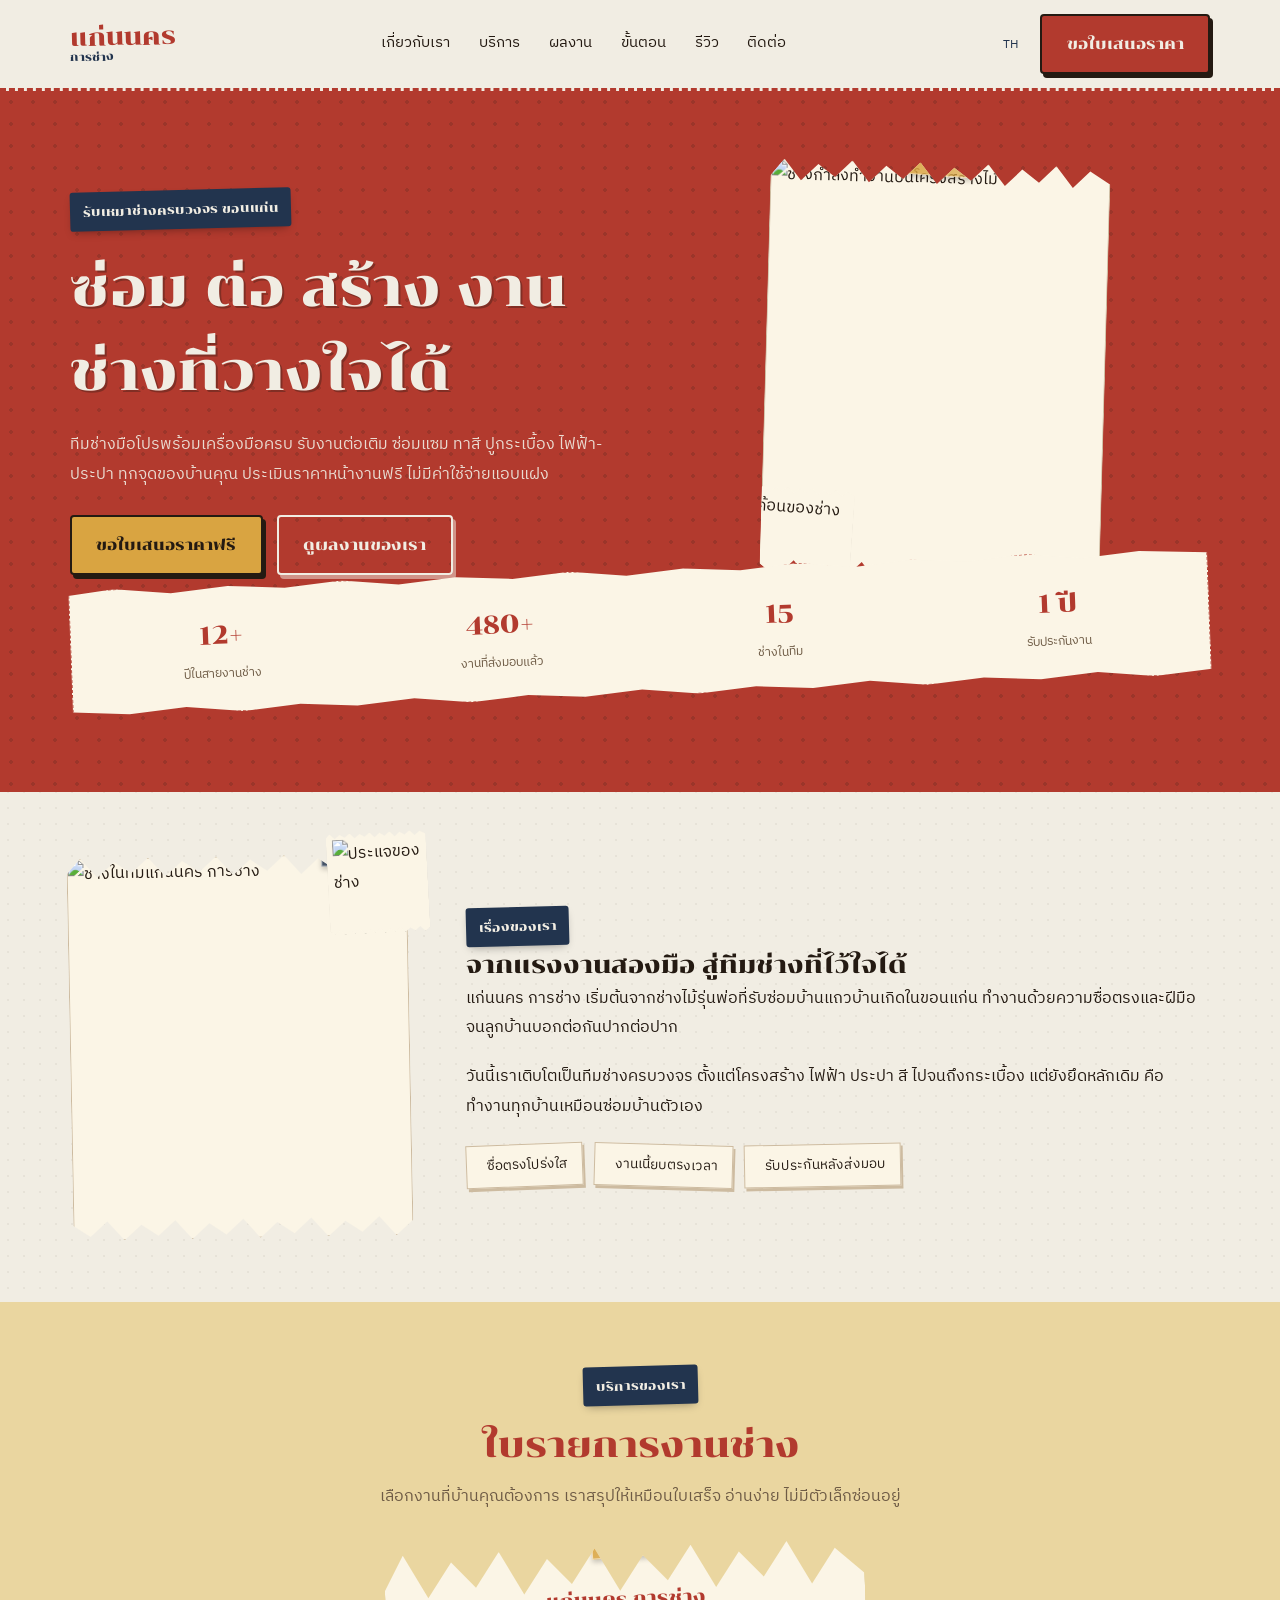
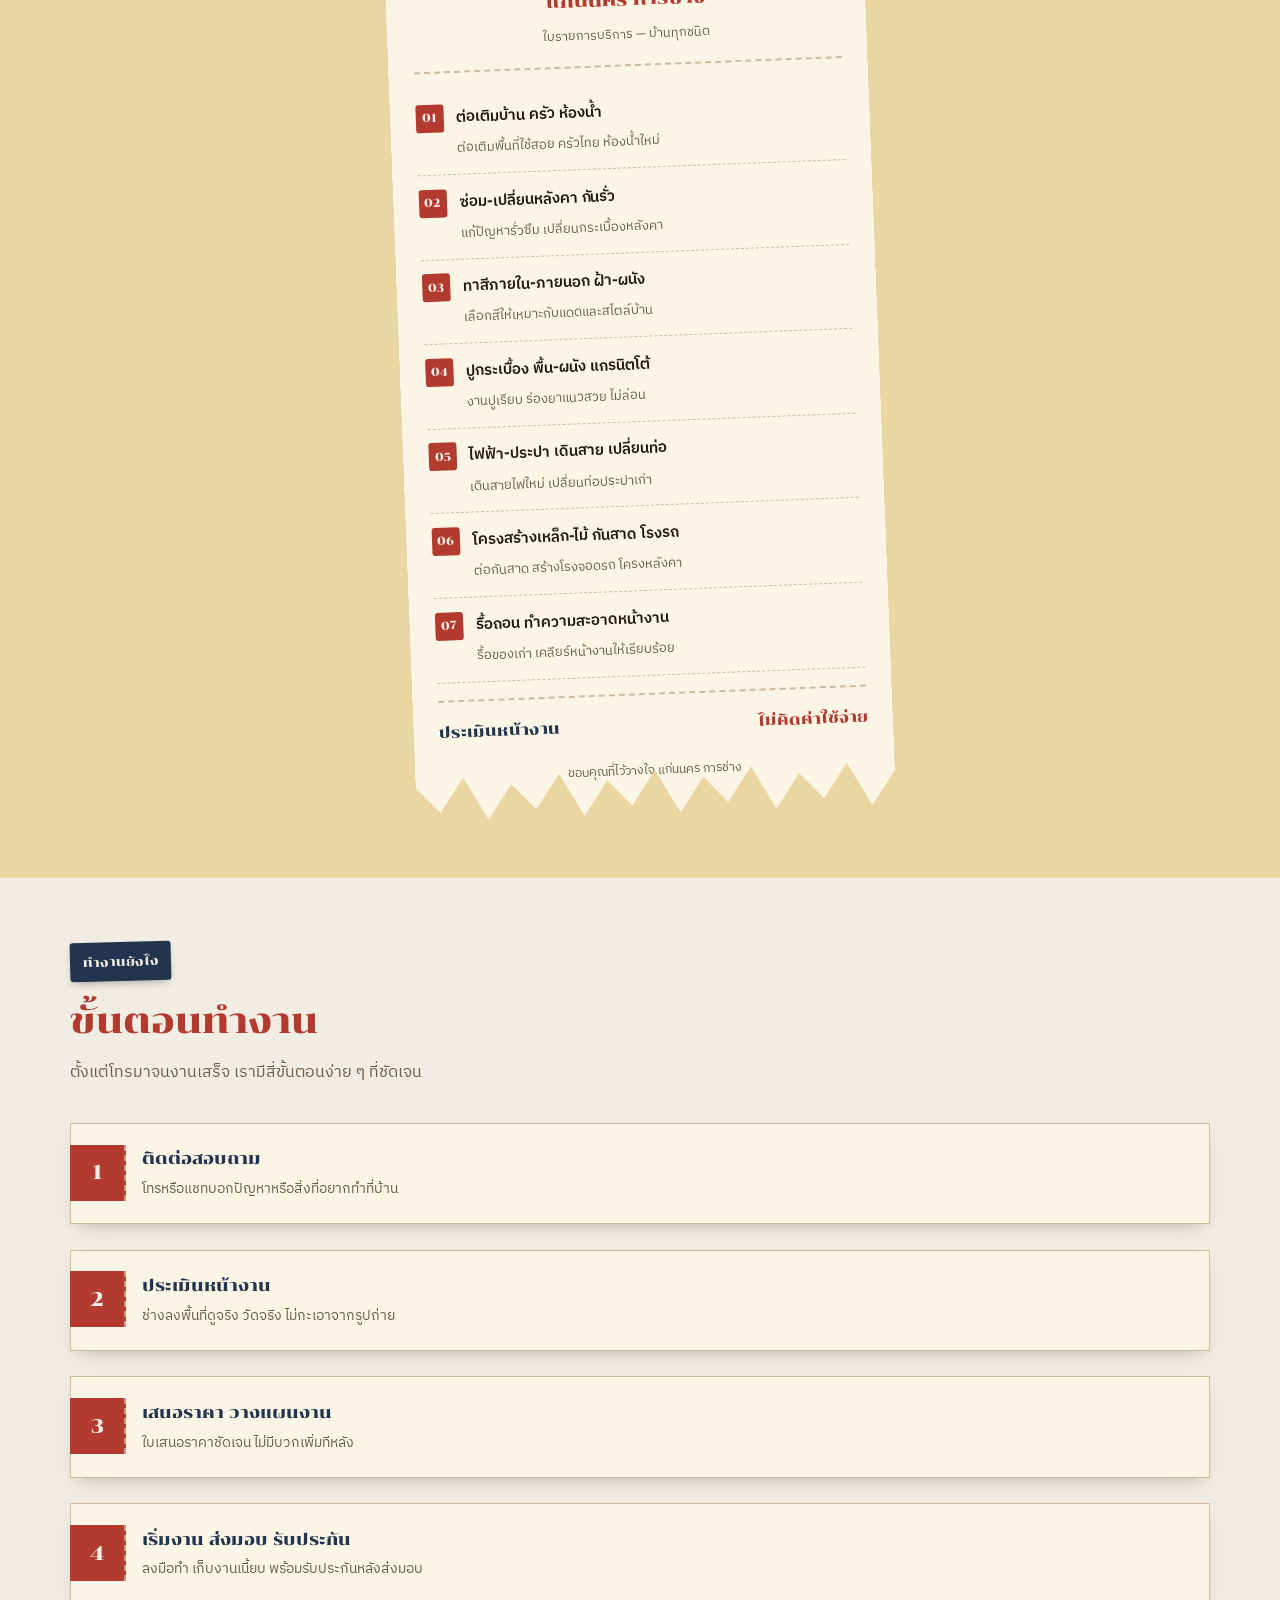
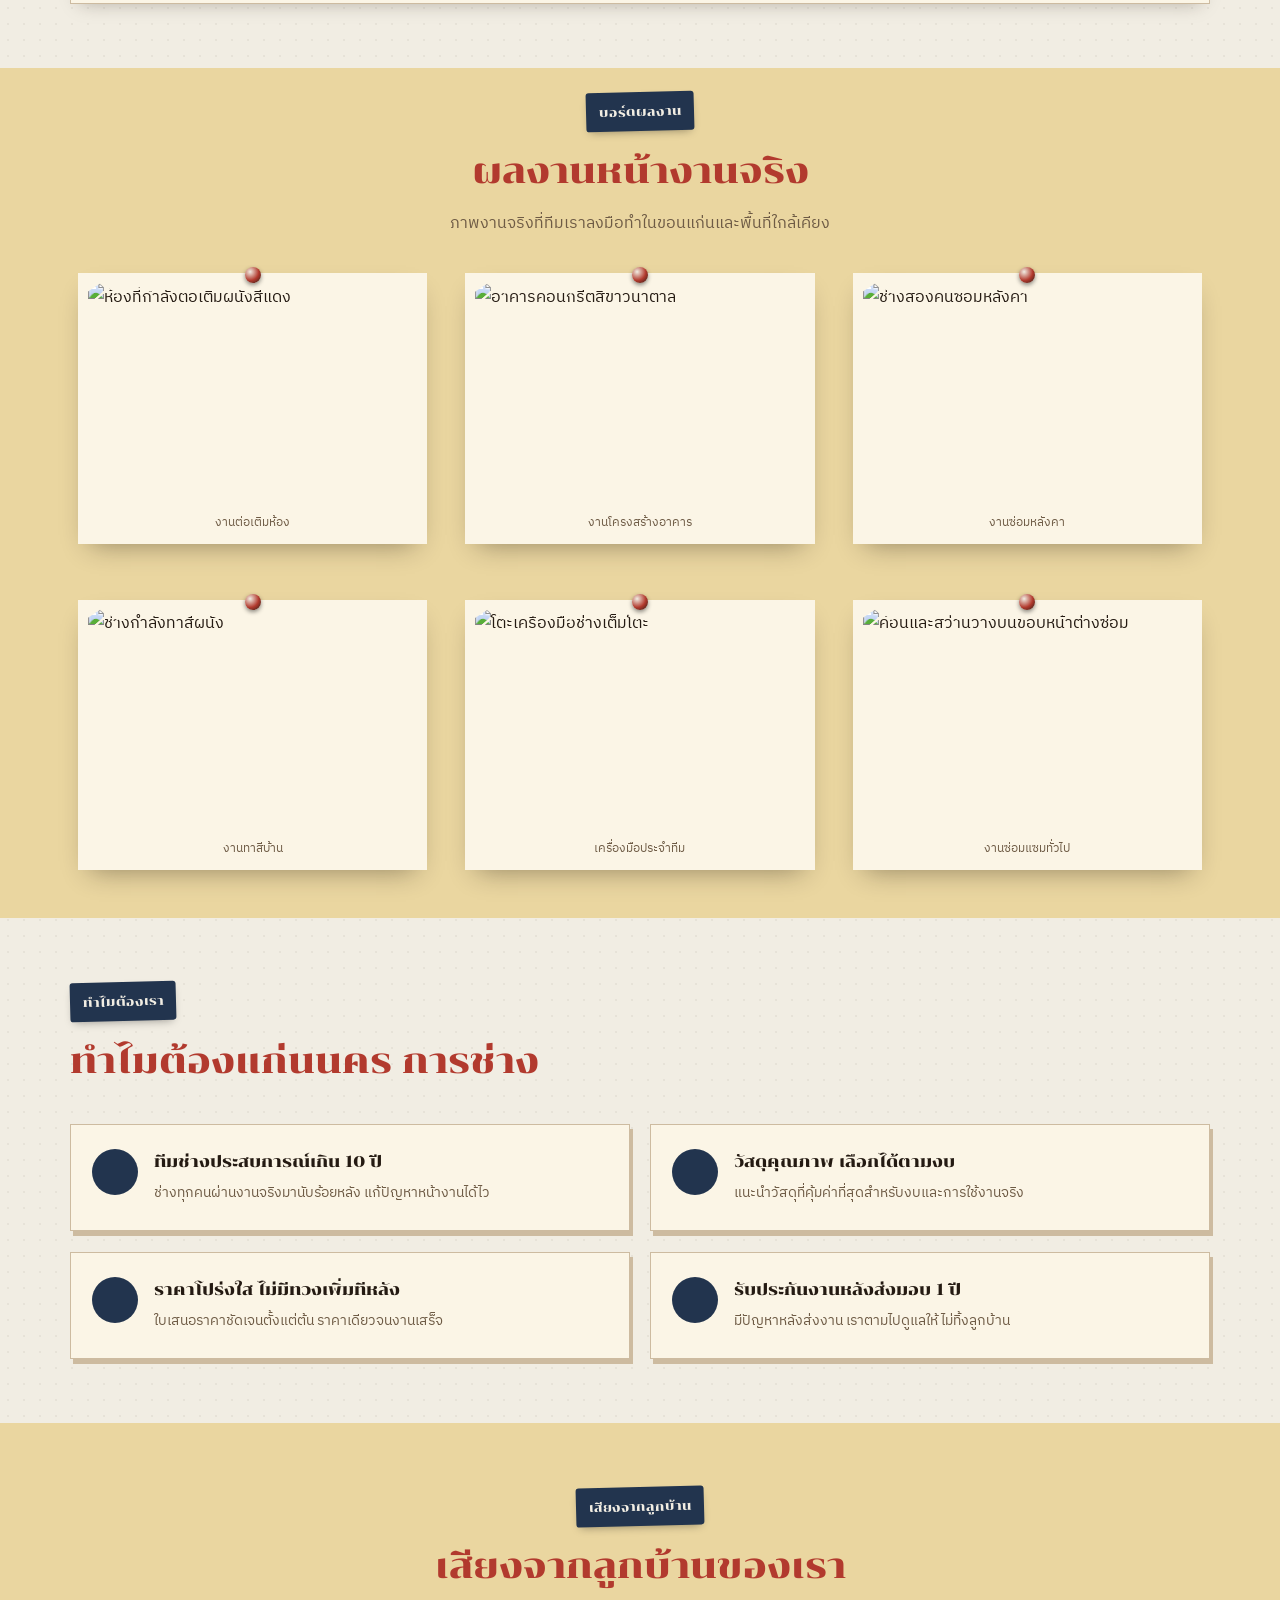
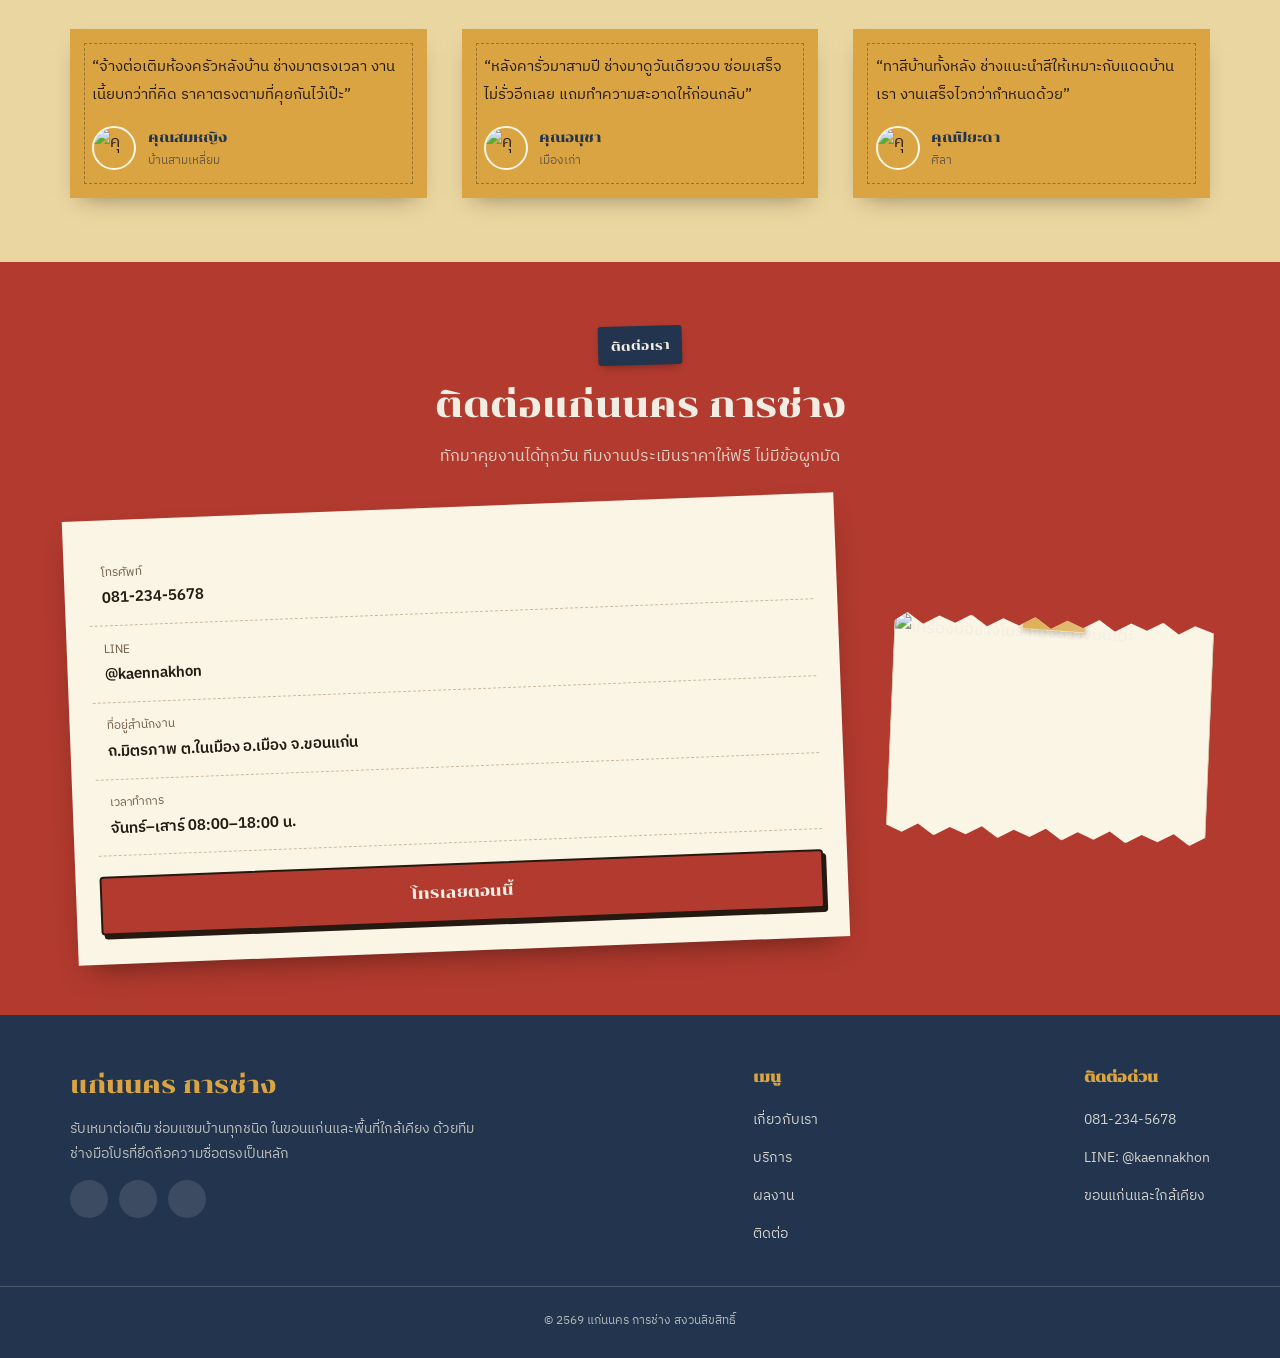
==== index.html @ 8d7f2924 "Lock variant 3 as index.html" ====
<!DOCTYPE html>
<html lang="th">
<head>
<meta charset="UTF-8">
<meta name="viewport" content="width=device-width, initial-scale=1.0">
<title>แก่นนคร การช่าง — รับเหมาต่อเติม ซ่อมแซมบ้านทุกชนิด ขอนแก่น</title>
<meta name="description" content="แก่นนคร การช่าง รับเหมาต่อเติม ซ่อมแซมบ้านทุกชนิด ในขอนแก่นและพื้นที่ใกล้เคียง ทีมช่างมือโปร ประเมินราคาหน้างานฟรี รับประกันงานหลังส่งมอบ">
<link rel="preconnect" href="https://fonts.googleapis.com">
<link rel="preconnect" href="https://fonts.gstatic.com" crossorigin>
<link href="https://fonts.googleapis.com/css2?family=Chonburi&family=IBM+Plex+Sans+Thai:wght@300;400;500;600;700&display=swap" rel="stylesheet">
<script src="https://unpkg.com/lucide@0.460.0"></script>
<style>
  :root{
    --background:#F1EDE3;
    --card:#FBF5E6;
    --bg-accent:#EAD6A0;
    --foreground:#241A12;
    --muted:#6E5B45;
    --border:#CDBBA0;
    --primary:#B23A2E;
    --secondary:#D9A441;
    --accent:#22344E;

    --font-heading:'Chonburi','Kanit',sans-serif;
    --font-body:'IBM Plex Sans Thai','Sarabun',sans-serif;

    --torn: polygon(0% 4%,4% 0%,9% 5%,14% 1%,19% 4%,24% 0%,29% 5%,34% 1%,39% 4%,44% 0%,49% 5%,54% 1%,59% 4%,64% 0%,69% 5%,74% 1%,79% 4%,84% 0%,89% 5%,94% 1%,100% 4%,100% 96%,95% 100%,90% 95%,85% 99%,80% 96%,75% 100%,70% 95%,65% 99%,60% 96%,55% 100%,50% 95%,45% 99%,40% 96%,35% 100%,30% 95%,25% 99%,20% 96%,15% 100%,10% 95%,5% 99%,0% 96%);
  }

  *{margin:0;padding:0;box-sizing:border-box;}
  html{scroll-behavior:smooth;}
  body{
    background:var(--background);
    color:var(--foreground);
    font-family:var(--font-body);
    line-height:1.85;
    word-break:break-word;
    overflow-wrap:break-word;
    overflow-x:hidden;
    font-size:16px;
    background-image:
      radial-gradient(circle, rgba(36,26,18,0.05) 1px, transparent 1.4px);
    background-size:16px 16px;
  }
  img{max-width:100%;height:auto;display:block;}
  a{color:inherit;text-decoration:none;}
  ul{list-style:none;}
  section{position:relative;}

  h1,h2,h3,h4{
    font-family:var(--font-heading);
    line-height:1.55;
    font-weight:400;
    letter-spacing:normal;
  }
  html:lang(en) h1, html:lang(en) h2, html:lang(en) h3, html:lang(en) h4,
  html:lang(en) .stencil, html:lang(en) .kicker, html:lang(en) .stamp, html:lang(en) .receipt-code{
    letter-spacing:0.03em;
  }

  .wrap{max-width:1180px;margin:0 auto;padding:0 1.25rem;}
  .container{max-width:1180px;margin:0 auto;padding:0 1.25rem;}

  /* ---------- utility: torn paper & tape & pins ---------- */
  .torn{ clip-path:var(--torn); }
  .paper{
    background:var(--card);
    border:1px solid var(--border);
    box-shadow:0 10px 24px -10px rgba(36,26,18,.35), 0 2px 0 rgba(36,26,18,.06);
    position:relative;
  }
  .tape{
    position:absolute;
    width:64px;height:24px;
    background:linear-gradient(135deg, rgba(217,164,65,.92), rgba(217,164,65,.68));
    box-shadow:0 3px 5px rgba(0,0,0,.2);
    border:1px solid rgba(255,255,255,.5);
    z-index:3;
  }
  .tape.navy{background:linear-gradient(135deg, rgba(34,52,78,.9), rgba(34,52,78,.65));}
  .pin{
    position:absolute;
    width:16px;height:16px;border-radius:50%;
    background:radial-gradient(circle at 32% 30%, var(--background), var(--primary) 55%, var(--foreground) 100%);
    box-shadow:0 2px 4px rgba(0,0,0,.45);
    z-index:4;
  }
  .rot1{transform:rotate(-2.2deg);}
  .rot2{transform:rotate(1.6deg);}
  .rot3{transform:rotate(-1.1deg);}
  .rot4{transform:rotate(2.4deg);}
  .rot5{transform:rotate(-3deg);}
  .rot6{transform:rotate(1.1deg);}

  .kicker{
    display:inline-flex;align-items:center;gap:.5rem;
    background:var(--accent);
    color:var(--background);
    font-family:var(--font-heading);
    font-size:.78rem;
    padding:.65em 1em;
    border-radius:3px;
    transform:rotate(-1.5deg);
    box-shadow:0 4px 10px -4px rgba(0,0,0,.4);
  }

  .btn{
    display:inline-flex;align-items:center;justify-content:center;gap:.5rem;
    font-family:var(--font-heading);
    font-size:.95rem;
    padding:.9em 1.6em;
    border-radius:4px;
    border:2px solid var(--foreground);
    cursor:pointer;
    min-height:44px;
    box-shadow:3px 4px 0 var(--foreground);
    transition:transform .25s ease, box-shadow .25s ease;
  }
  .btn:hover{transform:translate(-2px,-2px);box-shadow:5px 6px 0 var(--foreground);}
  .btn:active{transform:translate(0,0);box-shadow:1px 1px 0 var(--foreground);}
  .btn-primary{background:var(--primary);color:var(--background);}
  .btn-secondary{background:var(--secondary);color:var(--foreground);}
  .btn-outline{background:transparent;color:var(--background);border-color:var(--background);box-shadow:3px 4px 0 rgba(241,237,227,.5);}
  .btn-outline:hover{box-shadow:5px 6px 0 rgba(241,237,227,.5);}

  .reveal{opacity:0;transform:translateY(26px);transition:opacity .6s ease-out, transform .6s ease-out;}
  .reveal.in-view{opacity:1;transform:translateY(0);}

  /* ---------- NAV ---------- */
  header.nav{
    position:sticky;top:0;z-index:50;
    background:var(--background);
    border-bottom:3px dashed var(--primary);
    padding:.9rem 0;
    transition:background .3s ease, padding .3s ease, box-shadow .3s ease;
  }
  header.nav.scrolled{
    padding:.55rem 0;
    background:var(--card);
    box-shadow:0 6px 16px -8px rgba(36,26,18,.35);
  }
  .nav-inner{display:flex;align-items:center;justify-content:space-between;gap:1rem;}
  .brand{display:flex;flex-direction:column;line-height:1;transform:rotate(-1.5deg);}
  .brand .b1{font-family:var(--font-heading);color:var(--primary);font-size:1.5rem;}
  .brand .b2{font-family:var(--font-heading);color:var(--accent);font-size:.7rem;margin-top:.15rem;}
  .nav-links{display:none;align-items:center;gap:1.6rem;}
  .nav-links a{font-size:.95rem;padding:.5rem .1rem;border-bottom:2px solid transparent;transition:border-color .25s, color .25s;}
  .nav-links a:hover{border-color:var(--primary);color:var(--primary);}
  .nav-right{display:flex;align-items:center;gap:1rem;}
  .lang-sw{display:flex;align-items:center;gap:.3rem;font-size:.78em;color:var(--accent);padding:.4rem;border-radius:3px;}
  .lang-sw svg{stroke:var(--accent);}
  .hamburger{display:flex;align-items:center;justify-content:center;width:44px;height:44px;background:var(--primary);color:var(--background);border-radius:4px;border:none;cursor:pointer;}
  .nav-cta{display:none;}

  .mobile-menu{
    position:fixed;inset:0 0 0 auto;width:78%;max-width:320px;height:100vh;
    background:var(--card);
    border-left:3px dashed var(--primary);
    transform:translateX(100%);
    transition:transform .35s ease;
    z-index:60;
    padding:5.5rem 1.75rem 2rem;
    overflow-y:auto;
  }
  .mobile-menu.open{transform:translateX(0);}
  .mobile-menu a{display:block;font-family:var(--font-heading);font-size:1.15rem;padding:.9rem 0;border-bottom:1px solid var(--border);}
  .menu-backdrop{position:fixed;inset:0;background:rgba(36,26,18,.5);opacity:0;visibility:hidden;transition:opacity .3s ease;z-index:55;}
  .menu-backdrop.open{opacity:1;visibility:visible;}
  .close-menu{position:absolute;top:1.4rem;right:1.4rem;width:40px;height:40px;background:var(--primary);color:var(--background);border-radius:4px;display:flex;align-items:center;justify-content:center;border:none;cursor:pointer;}

  /* ---------- HERO ---------- */
  .hero{
    background:var(--primary);
    padding:3.5rem 0 6rem;
    position:relative;
    overflow:visible;
    background-image:
      radial-gradient(circle, rgba(36,26,18,.16) 1.6px, transparent 1.8px);
    background-size:22px 22px;
  }
  .hero-inner{display:flex;flex-direction:column;gap:2.5rem;}
  .hero-text{color:var(--background);}
  .hero-text h1{font-size:2.1rem;margin:1rem 0 1rem;color:var(--background);text-shadow:2px 2px 0 rgba(36,26,18,.35);}
  .hero-text p{font-size:1.02rem;color:rgba(241,237,227,.9);max-width:34rem;margin-bottom:1.6rem;}
  .hero-ctas{display:flex;flex-direction:column;gap:.9rem;}
  .hero-media{position:relative;display:flex;justify-content:center;padding:1rem 0 2rem;}
  .hero-photo-wrap{position:relative;width:260px;}
  .hero-photo{width:100%;height:330px;object-fit:cover;}
  .hero-chip{
    position:absolute;bottom:-30px;left:-30px;
    width:120px;
    background:var(--card);
    padding:.4rem;
    box-shadow:0 8px 18px -8px rgba(0,0,0,.5);
  }
  .hero-chip img{height:110px;width:100%;object-fit:cover;}

  /* stats strip */
  .stats-wrap{margin-top:-3rem;position:relative;z-index:5;}
  .stats-strip{
    background:var(--card);
    border:1px dashed var(--primary);
    display:grid;grid-template-columns:1fr 1fr;gap:1.4rem;
    padding:1.6rem 1.4rem;
  }
  .stats-strip .stat{text-align:center;}
  .stats-strip .num{font-family:var(--font-heading);font-size:1.6rem;color:var(--primary);}
  .stats-strip .lab{font-size:.78rem;color:var(--muted);margin-top:.2rem;}

  /* ---------- SECTION HEAD ---------- */
  .sec-head{margin-bottom:2.2rem;}
  .sec-head h2{font-size:1.85rem;color:var(--primary);margin-top:.6rem;padding-top:.2rem;}
  .sec-head .lead{color:var(--muted);margin-top:.6rem;max-width:36rem;}
  .section{padding:4rem 0;}
  .section.tint{background:var(--bg-accent);}

  /* ---------- ABOUT ---------- */
  .about-grid{display:flex;flex-direction:column;gap:2.4rem;}
  .about-photo-wrap{position:relative;max-width:340px;margin:0 auto;}
  .about-photo{width:100%;height:380px;object-fit:cover;}
  .about-chip{position:absolute;top:-24px;right:-18px;width:100px;background:var(--card);padding:.35rem;box-shadow:0 8px 16px -8px rgba(0,0,0,.5);}
  .about-chip img{height:90px;width:100%;object-fit:cover;}
  .about-copy p{margin-bottom:1.2rem;color:var(--foreground);}
  .badge-row{display:flex;flex-wrap:wrap;gap:.7rem;margin-top:1.4rem;}
  .badge{
    background:var(--card);border:1px solid var(--border);
    padding:.6em 1em;font-size:.85rem;
    box-shadow:2px 3px 0 var(--border);
    display:flex;align-items:center;gap:.4rem;
  }
  .badge svg{color:var(--primary);flex-shrink:0;}

  /* ---------- RECEIPT / SERVICES ---------- */
  .receipt-wrap{display:flex;justify-content:center;}
  .receipt{
    background:var(--card);
    max-width:480px;width:100%;
    padding:2.2rem 1.6rem 2rem;
    box-shadow:0 16px 32px -14px rgba(36,26,18,.4);
    position:relative;
  }
  .receipt-head{text-align:center;border-bottom:2px dashed var(--border);padding-bottom:1.1rem;margin-bottom:1.1rem;}
  .receipt-head .brandline{font-family:var(--font-heading);color:var(--primary);font-size:1.15rem;}
  .receipt-head .subline{font-size:.8rem;color:var(--muted);margin-top:.4rem;}
  .r-item{padding:.85rem 0;border-bottom:1px dashed var(--border);display:flex;gap:.8rem;}
  .r-item:last-of-type{border-bottom:none;}
  .r-code{
    font-family:var(--font-heading);color:var(--background);background:var(--primary);
    font-size:.72rem;min-width:28px;height:28px;display:flex;align-items:center;justify-content:center;
    border-radius:3px;flex-shrink:0;
  }
  .r-title{font-weight:600;font-size:.95rem;}
  .r-desc{font-size:.82rem;color:var(--muted);margin-top:.25rem;}
  .r-total{
    margin-top:1.1rem;padding-top:1rem;border-top:2px dashed var(--border);
    display:flex;justify-content:space-between;align-items:center;gap:.6rem;
  }
  .r-total .tot-label{font-family:var(--font-heading);color:var(--accent);font-size:.95rem;}
  .r-total .tot-val{font-family:var(--font-heading);color:var(--primary);font-size:.95rem;text-align:right;}
  .receipt-foot{text-align:center;margin-top:1.2rem;font-size:.78rem;color:var(--muted);}
  .receipt-tape{position:absolute;top:-14px;left:50%;transform:translateX(-50%) rotate(-2deg);}

  /* ---------- PROCESS ---------- */
  .process-list{display:flex;flex-direction:column;gap:1.6rem;position:relative;}
  .ticket{
    background:var(--card);border:1px solid var(--border);
    display:flex;align-items:flex-start;gap:1rem;
    padding:1.3rem 1.3rem 1.3rem 0;
    box-shadow:0 8px 18px -10px rgba(36,26,18,.35);
    position:relative;
  }
  .ticket-num{
    font-family:var(--font-heading);
    background:var(--primary);color:var(--background);
    width:56px;min-height:56px;flex-shrink:0;
    display:flex;align-items:center;justify-content:center;
    font-size:1.3rem;
    margin-left:-1px;
    border-right:2px dashed rgba(241,237,227,.5);
  }
  .ticket-body h4{font-size:1.02rem;color:var(--accent);margin-bottom:.35rem;padding-top:.1rem;}
  .ticket-body p{font-size:.85rem;color:var(--muted);}

  /* ---------- GALLERY ---------- */
  .board{
    position:relative;
    background-image:radial-gradient(circle, rgba(36,26,18,.14) 1.5px, transparent 1.7px);
    background-size:20px 20px;
    padding:1.5rem 0 3rem;
  }
  .gallery-grid{display:grid;grid-template-columns:1fr;gap:2.6rem;padding:0 .5rem;}
  .g-card{position:relative;background:var(--card);padding:.6rem;box-shadow:0 12px 26px -12px rgba(36,26,18,.45);}
  .g-card img{width:100%;height:220px;object-fit:cover;}
  .g-cap{font-size:.78rem;color:var(--muted);text-align:center;padding-top:.5rem;}

  /* ---------- WHY US ---------- */
  .why-grid{display:grid;grid-template-columns:1fr;gap:1.3rem;}
  .why-card{
    background:var(--card);border:1px solid var(--border);
    padding:1.5rem 1.3rem;
    display:flex;gap:1rem;align-items:flex-start;
    box-shadow:3px 5px 0 var(--border);
  }
  .why-icon{
    width:46px;height:46px;flex-shrink:0;border-radius:50%;
    background:var(--accent);color:var(--background);
    display:flex;align-items:center;justify-content:center;
  }
  .why-card h4{font-size:1rem;color:var(--foreground);margin-bottom:.35rem;padding-top:.1rem;}
  .why-card p{font-size:.85rem;color:var(--muted);}

  /* ---------- TESTIMONIALS ---------- */
  .notes-grid{display:flex;flex-direction:column;gap:2.2rem;}
  .note{
    background:var(--secondary);
    padding:1.6rem 1.4rem;
    position:relative;
    box-shadow:0 10px 22px -12px rgba(36,26,18,.5);
    color:var(--foreground);
  }
  .note::before{
    content:"";position:absolute;top:14px;left:14px;right:14px;bottom:14px;
    border:1px dashed rgba(36,26,18,.35);pointer-events:none;
  }
  .note p.quote{font-size:.92rem;margin-bottom:1rem;position:relative;z-index:1;}
  .note-person{display:flex;align-items:center;gap:.7rem;}
  .note-person img{width:44px;height:44px;border-radius:50%;object-fit:cover;border:2px solid var(--card);}
  .note-person .nm{font-family:var(--font-heading);font-size:.85rem;color:var(--accent);}
  .note-person .loc{font-size:.75rem;color:var(--muted);}

  /* ---------- CONTACT ---------- */
  .contact-sec{background:var(--primary);padding:4rem 0;color:var(--background);}
  .contact-grid{display:flex;flex-direction:column;gap:2.2rem;}
  .contact-sec .sec-head h2{color:var(--background);}
  .contact-sec .sec-head .lead{color:rgba(241,237,227,.85);}
  .contact-card{
    background:var(--card);color:var(--foreground);
    padding:1.8rem 1.5rem;
    box-shadow:0 14px 30px -14px rgba(0,0,0,.5);
  }
  .c-row{display:flex;align-items:flex-start;gap:.8rem;padding:.8rem 0;border-bottom:1px dashed var(--border);}
  .c-row:last-child{border-bottom:none;}
  .c-row svg{color:var(--primary);flex-shrink:0;margin-top:.2rem;}
  .c-row .c-label{font-size:.75rem;color:var(--muted);}
  .c-row .c-val{font-size:.95rem;font-weight:600;}
  .contact-photo-wrap{position:relative;max-width:320px;margin:0 auto;}
  .contact-photo-wrap img{width:100%;height:220px;object-fit:cover;}

  /* ---------- FOOTER ---------- */
  footer{background:var(--accent);color:var(--background);padding:3rem 0 1.6rem;}
  .foot-grid{display:flex;flex-direction:column;gap:2rem;}
  .foot-brand .b1{font-family:var(--font-heading);color:var(--secondary);font-size:1.5rem;}
  .foot-brand p{color:rgba(241,237,227,.75);font-size:.85rem;margin-top:.6rem;max-width:26rem;}
  .foot-links h5{font-family:var(--font-heading);font-size:.9rem;color:var(--secondary);margin-bottom:.7rem;padding-top:.1rem;}
  .foot-links a{display:block;font-size:.85rem;color:rgba(241,237,227,.85);padding:.4rem 0;}
  .foot-social{display:flex;gap:.7rem;margin-top:.8rem;}
  .foot-social a{width:38px;height:38px;border-radius:50%;background:rgba(241,237,227,.12);display:flex;align-items:center;justify-content:center;}
  .foot-bottom{border-top:1px solid rgba(241,237,227,.2);margin-top:2rem;padding-top:1.4rem;text-align:center;font-size:.78rem;color:rgba(241,237,227,.7);}

  /* ================= DESKTOP ================= */
  @media (min-width:768px){
    .nav-links{display:flex;}
    .hamburger{display:none;}
    .nav-cta{display:inline-flex;}
    .hero-inner{flex-direction:row;align-items:center;justify-content:space-between;}
    .hero-text{flex:1;max-width:560px;}
    .hero-text h1{font-size:2.9rem;}
    .hero-media{flex:1;}
    .hero-photo-wrap{width:340px;}
    .hero-photo{height:420px;}
    .hero-ctas{flex-direction:row;}
    .stats-strip{grid-template-columns:repeat(4,1fr);}
    .about-grid{flex-direction:row;align-items:center;gap:3.5rem;}
    .about-photo-wrap{flex:0 0 340px;}
    .about-copy{flex:1;}
    .gallery-grid{grid-template-columns:repeat(3,1fr);gap:3rem 2rem;}
    .why-grid{grid-template-columns:repeat(2,1fr);}
    .notes-grid{flex-direction:row;}
    .note{flex:1;}
    .contact-grid{flex-direction:row;align-items:center;gap:3rem;}
    .contact-card{flex:1;}
    .contact-photo-wrap{flex:0 0 320px;}
    .foot-grid{flex-direction:row;justify-content:space-between;align-items:flex-start;}
    .sec-head h2{font-size:2.2rem;}
  }
  @media (min-width:1024px){
    .hero-text h1{font-size:3.4rem;}
    .gallery-grid{gap:3.5rem 2.4rem;}
  }
</style>
</head>
<body>

<header class="nav" id="siteNav">
  <div class="wrap nav-inner">
    <a href="#top" class="brand">
      <span class="b1">แก่นนคร</span>
      <span class="b2">การช่าง</span>
    </a>
    <nav class="nav-links">
      <a href="#about" data-lang-th="เกี่ยวกับเรา" data-lang-en="About">เกี่ยวกับเรา</a>
      <a href="#services" data-lang-th="บริการ" data-lang-en="Services">บริการ</a>
      <a href="#gallery" data-lang-th="ผลงาน" data-lang-en="Our Work">ผลงาน</a>
      <a href="#process" data-lang-th="ขั้นตอน" data-lang-en="Process">ขั้นตอน</a>
      <a href="#reviews" data-lang-th="รีวิว" data-lang-en="Reviews">รีวิว</a>
      <a href="#contact" data-lang-th="ติดต่อ" data-lang-en="Contact">ติดต่อ</a>
    </nav>
    <div class="nav-right">
      <div class="lang-sw" aria-label="switch language">
        <i data-lucide="globe" width="14" height="14"></i>
        <span class="lang-sw__label">TH</span>
      </div>
      <a href="#contact" class="btn btn-primary nav-cta" data-lang-th="ขอใบเสนอราคา" data-lang-en="Get a Quote">ขอใบเสนอราคา</a>
      <button class="hamburger" id="openMenu" aria-label="menu"><i data-lucide="menu"></i></button>
    </div>
  </div>
</header>

<div class="menu-backdrop" id="backdrop"></div>
<div class="mobile-menu" id="mobileMenu">
  <button class="close-menu" id="closeMenu" aria-label="close"><i data-lucide="x"></i></button>
  <a href="#about" data-lang-th="เกี่ยวกับเรา" data-lang-en="About">เกี่ยวกับเรา</a>
  <a href="#services" data-lang-th="บริการ" data-lang-en="Services">บริการ</a>
  <a href="#gallery" data-lang-th="ผลงาน" data-lang-en="Our Work">ผลงาน</a>
  <a href="#process" data-lang-th="ขั้นตอน" data-lang-en="Process">ขั้นตอน</a>
  <a href="#reviews" data-lang-th="รีวิว" data-lang-en="Reviews">รีวิว</a>
  <a href="#contact" data-lang-th="ติดต่อ" data-lang-en="Contact">ติดต่อ</a>
  <a href="#contact" class="btn btn-primary" style="margin-top:1.2rem;width:100%;" data-lang-th="ขอใบเสนอราคา" data-lang-en="Get a Quote">ขอใบเสนอราคา</a>
</div>

<main id="top">

  <!-- HERO -->
  <section class="hero">
    <div class="wrap hero-inner">
      <div class="hero-text">
        <span class="kicker stencil" data-lang-th="รับเหมาช่างครบวงจร ขอนแก่น" data-lang-en="Full-Service Trade Contractor — Khon Kaen">รับเหมาช่างครบวงจร ขอนแก่น</span>
        <h1 class="stencil" data-lang-th="ซ่อม ต่อ สร้าง งานช่างที่วางใจได้" data-lang-en="Repair. Extend. Build. Trade work you can trust.">ซ่อม ต่อ สร้าง งานช่างที่วางใจได้</h1>
        <p data-lang-th="ทีมช่างมือโปรพร้อมเครื่องมือครบ รับงานต่อเติม ซ่อมแซม ทาสี ปูกระเบื้อง ไฟฟ้า-ประปา ทุกจุดของบ้านคุณ ประเมินราคาหน้างานฟรี ไม่มีค่าใช้จ่ายแอบแฝง" data-lang-en="A crew of skilled tradesmen with a full set of tools — extensions, repairs, painting, tiling, plumbing and electrical, every corner of your home covered. Free on-site quote, no hidden costs.">ทีมช่างมือโปรพร้อมเครื่องมือครบ รับงานต่อเติม ซ่อมแซม ทาสี ปูกระเบื้อง ไฟฟ้า-ประปา ทุกจุดของบ้านคุณ ประเมินราคาหน้างานฟรี ไม่มีค่าใช้จ่ายแอบแฝง</p>
        <div class="hero-ctas">
          <a href="#contact" class="btn btn-secondary" data-lang-th="ขอใบเสนอราคาฟรี" data-lang-en="Get a Free Quote">ขอใบเสนอราคาฟรี</a>
          <a href="#gallery" class="btn btn-outline" data-lang-th="ดูผลงานของเรา" data-lang-en="See Our Work">ดูผลงานของเรา</a>
        </div>
      </div>
      <div class="hero-media">
        <div class="hero-photo-wrap torn rot2 paper">
          <div class="tape rot4" style="top:-12px;left:calc(50% - 32px);"></div>
          <img class="hero-photo" src="https://images.unsplash.com/photo-1647513690842-e15bc73ac7b2?w=640&h=800&fit=crop" alt="ช่างกำลังทำงานบนโครงสร้างไม้">
          <div class="hero-chip torn rot4">
            <img src="https://images.unsplash.com/photo-1623927576966-9fbc0d3cdda6?w=380&h=380&fit=crop" alt="ค้อนของช่าง">
          </div>
        </div>
      </div>
    </div>

    <div class="wrap stats-wrap reveal">
      <div class="stats-strip rot1 torn">
        <div class="stat">
          <div class="num">12+</div>
          <div class="lab" data-lang-th="ปีในสายงานช่าง" data-lang-en="years in the trade">ปีในสายงานช่าง</div>
        </div>
        <div class="stat">
          <div class="num">480+</div>
          <div class="lab" data-lang-th="งานที่ส่งมอบแล้ว" data-lang-en="jobs delivered">งานที่ส่งมอบแล้ว</div>
        </div>
        <div class="stat">
          <div class="num">15</div>
          <div class="lab" data-lang-th="ช่างในทีม" data-lang-en="crew members">ช่างในทีม</div>
        </div>
        <div class="stat">
          <div class="num">1 <span data-lang-th="ปี" data-lang-en="yr">ปี</span></div>
          <div class="lab" data-lang-th="รับประกันงาน" data-lang-en="workmanship guarantee">รับประกันงาน</div>
        </div>
      </div>
    </div>
  </section>

  <!-- ABOUT -->
  <section class="section" id="about">
    <div class="wrap about-grid">
      <div class="about-photo-wrap reveal">
        <div class="rot3 torn paper" style="overflow:visible;">
          <div class="tape navy rot2" style="top:-12px;right:20px;"></div>
          <img class="about-photo" src="https://images.unsplash.com/photo-1598226863630-2826f1d31532?w=520&h=680&fit=crop" alt="ช่างในทีมแก่นนคร การช่าง">
        </div>
        <div class="about-chip torn rot5">
          <img src="https://images.unsplash.com/photo-1569783899817-a49d2d25287c?w=320&h=320&fit=crop" alt="ประแจของช่าง">
        </div>
      </div>
      <div class="about-copy reveal">
        <span class="kicker stencil rot2" data-lang-th="เรื่องของเรา" data-lang-en="Our Story">เรื่องของเรา</span>
        <h2 class="stencil" data-lang-th="จากแรงงานสองมือ สู่ทีมช่างที่ไว้ใจได้" data-lang-en="From two hands to a crew you can trust">จากแรงงานสองมือ สู่ทีมช่างที่ไว้ใจได้</h2>
        <p data-lang-th="แก่นนคร การช่าง เริ่มต้นจากช่างไม้รุ่นพ่อที่รับซ่อมบ้านแถวบ้านเกิดในขอนแก่น ทำงานด้วยความซื่อตรงและฝีมือจนลูกบ้านบอกต่อกันปากต่อปาก" data-lang-en="Kaen Nakhon Karnchang began with a father's generation of carpenters fixing houses around their hometown in Khon Kaen, building trust job by job through honest work and word of mouth.">แก่นนคร การช่าง เริ่มต้นจากช่างไม้รุ่นพ่อที่รับซ่อมบ้านแถวบ้านเกิดในขอนแก่น ทำงานด้วยความซื่อตรงและฝีมือจนลูกบ้านบอกต่อกันปากต่อปาก</p>
        <p data-lang-th="วันนี้เราเติบโตเป็นทีมช่างครบวงจร ตั้งแต่โครงสร้าง ไฟฟ้า ประปา สี ไปจนถึงกระเบื้อง แต่ยังยึดหลักเดิม คือ ทำงานทุกบ้านเหมือนซ่อมบ้านตัวเอง" data-lang-en="Today we've grown into a full-service crew covering structure, electrical, plumbing, paint and tile — but we still work every house like it's our own.">วันนี้เราเติบโตเป็นทีมช่างครบวงจร ตั้งแต่โครงสร้าง ไฟฟ้า ประปา สี ไปจนถึงกระเบื้อง แต่ยังยึดหลักเดิม คือ ทำงานทุกบ้านเหมือนซ่อมบ้านตัวเอง</p>
        <div class="badge-row">
          <span class="badge rot1"><i data-lucide="shield-check" width="18" height="18"></i><span data-lang-th="ซื่อตรงโปร่งใส" data-lang-en="Honest & transparent">ซื่อตรงโปร่งใส</span></span>
          <span class="badge rot2"><i data-lucide="ruler" width="18" height="18"></i><span data-lang-th="งานเนี้ยบตรงเวลา" data-lang-en="Neat & on schedule">งานเนี้ยบตรงเวลา</span></span>
          <span class="badge rot3"><i data-lucide="check-circle" width="18" height="18"></i><span data-lang-th="รับประกันหลังส่งมอบ" data-lang-en="Warrantied after handover">รับประกันหลังส่งมอบ</span></span>
        </div>
      </div>
    </div>
  </section>

  <!-- SERVICES / RECEIPT -->
  <section class="section tint" id="services">
    <div class="wrap">
      <div class="sec-head reveal" style="text-align:center;">
        <span class="kicker stencil rot3" data-lang-th="บริการของเรา" data-lang-en="Our Services">บริการของเรา</span>
        <h2 class="stencil" data-lang-th="ใบรายการงานช่าง" data-lang-en="The Job Sheet">ใบรายการงานช่าง</h2>
        <p class="lead" style="margin-left:auto;margin-right:auto;" data-lang-th="เลือกงานที่บ้านคุณต้องการ เราสรุปให้เหมือนใบเสร็จ อ่านง่าย ไม่มีตัวเล็กซ่อนอยู่" data-lang-en="Pick what your home needs — laid out like a receipt, easy to read, nothing hidden in the fine print.">เลือกงานที่บ้านคุณต้องการ เราสรุปให้เหมือนใบเสร็จ อ่านง่าย ไม่มีตัวเล็กซ่อนอยู่</p>
      </div>

      <div class="receipt-wrap reveal">
        <div class="receipt rot1 torn">
          <div class="tape receipt-tape"></div>
          <div class="receipt-head">
            <div class="brandline">แก่นนคร การช่าง</div>
            <div class="subline" data-lang-th="ใบรายการบริการ — บ้านทุกชนิด" data-lang-en="SERVICE RECEIPT — All Home Types">ใบรายการบริการ — บ้านทุกชนิด</div>
          </div>

          <div class="r-item">
            <div class="r-code">01</div>
            <div>
              <div class="r-title" data-lang-th="ต่อเติมบ้าน ครัว ห้องน้ำ" data-lang-en="Home Extension, Kitchen & Bath">ต่อเติมบ้าน ครัว ห้องน้ำ</div>
              <div class="r-desc" data-lang-th="ต่อเติมพื้นที่ใช้สอย ครัวไทย ห้องน้ำใหม่" data-lang-en="Extra living space, Thai kitchens, new bathrooms">ต่อเติมพื้นที่ใช้สอย ครัวไทย ห้องน้ำใหม่</div>
            </div>
          </div>
          <div class="r-item">
            <div class="r-code">02</div>
            <div>
              <div class="r-title" data-lang-th="ซ่อม-เปลี่ยนหลังคา กันรั่ว" data-lang-en="Roof Repair & Waterproofing">ซ่อม-เปลี่ยนหลังคา กันรั่ว</div>
              <div class="r-desc" data-lang-th="แก้ปัญหารั่วซึม เปลี่ยนกระเบื้องหลังคา" data-lang-en="Leak diagnosis, re-roofing & sealing">แก้ปัญหารั่วซึม เปลี่ยนกระเบื้องหลังคา</div>
            </div>
          </div>
          <div class="r-item">
            <div class="r-code">03</div>
            <div>
              <div class="r-title" data-lang-th="ทาสีภายใน-ภายนอก ฝ้า-ผนัง" data-lang-en="Interior & Exterior Painting">ทาสีภายใน-ภายนอก ฝ้า-ผนัง</div>
              <div class="r-desc" data-lang-th="เลือกสีให้เหมาะกับแดดและสไตล์บ้าน" data-lang-en="Color advice suited to your home & sun exposure">เลือกสีให้เหมาะกับแดดและสไตล์บ้าน</div>
            </div>
          </div>
          <div class="r-item">
            <div class="r-code">04</div>
            <div>
              <div class="r-title" data-lang-th="ปูกระเบื้อง พื้น-ผนัง แกรนิตโต้" data-lang-en="Tiling — Floor, Wall & Granite">ปูกระเบื้อง พื้น-ผนัง แกรนิตโต้</div>
              <div class="r-desc" data-lang-th="งานปูเรียบ ร่องยาแนวสวย ไม่ล่อน" data-lang-en="Clean lines, tidy grouting, no loose tiles">งานปูเรียบ ร่องยาแนวสวย ไม่ล่อน</div>
            </div>
          </div>
          <div class="r-item">
            <div class="r-code">05</div>
            <div>
              <div class="r-title" data-lang-th="ไฟฟ้า-ประปา เดินสาย เปลี่ยนท่อ" data-lang-en="Electrical & Plumbing">ไฟฟ้า-ประปา เดินสาย เปลี่ยนท่อ</div>
              <div class="r-desc" data-lang-th="เดินสายไฟใหม่ เปลี่ยนท่อประปาเก่า" data-lang-en="Rewiring & repiping, safe and up to code">เดินสายไฟใหม่ เปลี่ยนท่อประปาเก่า</div>
            </div>
          </div>
          <div class="r-item">
            <div class="r-code">06</div>
            <div>
              <div class="r-title" data-lang-th="โครงสร้างเหล็ก-ไม้ กันสาด โรงรถ" data-lang-en="Steel & Wood Structures">โครงสร้างเหล็ก-ไม้ กันสาด โรงรถ</div>
              <div class="r-desc" data-lang-th="ต่อกันสาด สร้างโรงจอดรถ โครงหลังคา" data-lang-en="Awnings, carports, roof framing">ต่อกันสาด สร้างโรงจอดรถ โครงหลังคา</div>
            </div>
          </div>
          <div class="r-item">
            <div class="r-code">07</div>
            <div>
              <div class="r-title" data-lang-th="รื้อถอน ทำความสะอาดหน้างาน" data-lang-en="Demolition & Site Cleanup">รื้อถอน ทำความสะอาดหน้างาน</div>
              <div class="r-desc" data-lang-th="รื้อของเก่า เคลียร์หน้างานให้เรียบร้อย" data-lang-en="Clear out old structures, tidy site before we leave">รื้อของเก่า เคลียร์หน้างานให้เรียบร้อย</div>
            </div>
          </div>

          <div class="r-total">
            <span class="tot-label stencil" data-lang-th="ประเมินหน้างาน" data-lang-en="ON-SITE ESTIMATE">ประเมินหน้างาน</span>
            <span class="tot-val stencil" data-lang-th="ไม่คิดค่าใช้จ่าย" data-lang-en="FREE OF CHARGE">ไม่คิดค่าใช้จ่าย</span>
          </div>
          <div class="receipt-foot" data-lang-th="ขอบคุณที่ไว้วางใจ แก่นนคร การช่าง" data-lang-en="Thank you for trusting Kaen Nakhon Karnchang">ขอบคุณที่ไว้วางใจ แก่นนคร การช่าง</div>
        </div>
      </div>
    </div>
  </section>

  <!-- PROCESS -->
  <section class="section" id="process">
    <div class="wrap">
      <div class="sec-head reveal">
        <span class="kicker stencil rot1" data-lang-th="ทำงานยังไง" data-lang-en="How It Works">ทำงานยังไง</span>
        <h2 class="stencil" data-lang-th="ขั้นตอนทำงาน" data-lang-en="Our Process">ขั้นตอนทำงาน</h2>
        <p class="lead" data-lang-th="ตั้งแต่โทรมาจนงานเสร็จ เรามีสี่ขั้นตอนง่าย ๆ ที่ชัดเจน" data-lang-en="From your first call to the finished job — four clear, simple steps.">ตั้งแต่โทรมาจนงานเสร็จ เรามีสี่ขั้นตอนง่าย ๆ ที่ชัดเจน</p>
      </div>
      <div class="process-list">
        <div class="ticket rot1 reveal">
          <div class="ticket-num">1</div>
          <div class="ticket-body">
            <h4 data-lang-th="ติดต่อสอบถาม" data-lang-en="Contact Us">ติดต่อสอบถาม</h4>
            <p data-lang-th="โทรหรือแชทบอกปัญหาหรือสิ่งที่อยากทำที่บ้าน" data-lang-en="Call or chat with us and tell us what your home needs.">โทรหรือแชทบอกปัญหาหรือสิ่งที่อยากทำที่บ้าน</p>
          </div>
        </div>
        <div class="ticket rot2 reveal">
          <div class="ticket-num">2</div>
          <div class="ticket-body">
            <h4 data-lang-th="ประเมินหน้างาน" data-lang-en="Site Survey">ประเมินหน้างาน</h4>
            <p data-lang-th="ช่างลงพื้นที่ดูจริง วัดจริง ไม่กะเอาจากรูปถ่าย" data-lang-en="Our crew visits, measures and inspects — no guessing from photos.">ช่างลงพื้นที่ดูจริง วัดจริง ไม่กะเอาจากรูปถ่าย</p>
          </div>
        </div>
        <div class="ticket rot3 reveal">
          <div class="ticket-num">3</div>
          <div class="ticket-body">
            <h4 data-lang-th="เสนอราคา วางแผนงาน" data-lang-en="Quote & Plan">เสนอราคา วางแผนงาน</h4>
            <p data-lang-th="ใบเสนอราคาชัดเจน ไม่มีบวกเพิ่มทีหลัง" data-lang-en="Clear written quote with a plan — no surprise add-ons later.">ใบเสนอราคาชัดเจน ไม่มีบวกเพิ่มทีหลัง</p>
          </div>
        </div>
        <div class="ticket rot4 reveal">
          <div class="ticket-num">4</div>
          <div class="ticket-body">
            <h4 data-lang-th="เริ่มงาน ส่งมอบ รับประกัน" data-lang-en="Build & Deliver">เริ่มงาน ส่งมอบ รับประกัน</h4>
            <p data-lang-th="ลงมือทำ เก็บงานเนี้ยบ พร้อมรับประกันหลังส่งมอบ" data-lang-en="We build, clean up thoroughly, and warranty the finished work.">ลงมือทำ เก็บงานเนี้ยบ พร้อมรับประกันหลังส่งมอบ</p>
          </div>
        </div>
      </div>
    </div>
  </section>

  <!-- GALLERY -->
  <section class="section tint board" id="gallery">
    <div class="wrap">
      <div class="sec-head reveal" style="text-align:center;">
        <span class="kicker stencil rot4" data-lang-th="บอร์ดผลงาน" data-lang-en="The Job Board">บอร์ดผลงาน</span>
        <h2 class="stencil" data-lang-th="ผลงานหน้างานจริง" data-lang-en="Real Jobs, Real Sites">ผลงานหน้างานจริง</h2>
        <p class="lead" style="margin-left:auto;margin-right:auto;" data-lang-th="ภาพงานจริงที่ทีมเราลงมือทำในขอนแก่นและพื้นที่ใกล้เคียง" data-lang-en="Real project photos from our crew's work around Khon Kaen and nearby.">ภาพงานจริงที่ทีมเราลงมือทำในขอนแก่นและพื้นที่ใกล้เคียง</p>
      </div>
      <div class="gallery-grid">
        <div class="g-card rot1 reveal">
          <div class="pin" style="top:-6px;left:calc(50% - 8px);"></div>
          <img class="torn" src="https://images.unsplash.com/photo-1736182615481-3795ea557614?w=460&h=340&fit=crop" alt="ห้องที่กำลังต่อเติมผนังสีแดง">
          <div class="g-cap" data-lang-th="งานต่อเติมห้อง" data-lang-en="Room extension">งานต่อเติมห้อง</div>
        </div>
        <div class="g-card rot2 reveal">
          <div class="pin" style="top:-6px;left:calc(50% - 8px);"></div>
          <img class="torn" src="https://images.unsplash.com/photo-1606383446056-eb3fc3cde97b?w=460&h=340&fit=crop" alt="อาคารคอนกรีตสีขาวน้ำตาล">
          <div class="g-cap" data-lang-th="งานโครงสร้างอาคาร" data-lang-en="Structural build">งานโครงสร้างอาคาร</div>
        </div>
        <div class="g-card rot3 reveal">
          <div class="pin" style="top:-6px;left:calc(50% - 8px);"></div>
          <img class="torn" src="https://images.unsplash.com/photo-1635424709961-f3a150459ad4?w=460&h=340&fit=crop" alt="ช่างสองคนซ่อมหลังคา">
          <div class="g-cap" data-lang-th="งานซ่อมหลังคา" data-lang-en="Roof repair">งานซ่อมหลังคา</div>
        </div>
        <div class="g-card rot4 reveal">
          <div class="pin" style="top:-6px;left:calc(50% - 8px);"></div>
          <img class="torn" src="https://images.unsplash.com/photo-1511822148790-e7b58ba14c72?w=460&h=340&fit=crop" alt="ช่างกำลังทาสีผนัง">
          <div class="g-cap" data-lang-th="งานทาสีบ้าน" data-lang-en="House painting">งานทาสีบ้าน</div>
        </div>
        <div class="g-card rot5 reveal">
          <div class="pin" style="top:-6px;left:calc(50% - 8px);"></div>
          <img class="torn" src="https://images.unsplash.com/photo-1641091059144-649f128d23ac?w=460&h=340&fit=crop" alt="โต๊ะเครื่องมือช่างเต็มโต๊ะ">
          <div class="g-cap" data-lang-th="เครื่องมือประจำทีม" data-lang-en="Our tool kit">เครื่องมือประจำทีม</div>
        </div>
        <div class="g-card rot6 reveal">
          <div class="pin" style="top:-6px;left:calc(50% - 8px);"></div>
          <img class="torn" src="https://images.unsplash.com/photo-1783587616528-a37972228563?w=460&h=340&fit=crop" alt="ค้อนและสว่านวางบนขอบหน้าต่างซ่อม">
          <div class="g-cap" data-lang-th="งานซ่อมแซมทั่วไป" data-lang-en="General repairs">งานซ่อมแซมทั่วไป</div>
        </div>
      </div>
    </div>
  </section>

  <!-- WHY US -->
  <section class="section" id="whyus">
    <div class="wrap">
      <div class="sec-head reveal">
        <span class="kicker stencil rot2" data-lang-th="ทำไมต้องเรา" data-lang-en="Why Choose Us">ทำไมต้องเรา</span>
        <h2 class="stencil" data-lang-th="ทำไมต้องแก่นนคร การช่าง" data-lang-en="Why Kaen Nakhon Karnchang">ทำไมต้องแก่นนคร การช่าง</h2>
      </div>
      <div class="why-grid">
        <div class="why-card reveal">
          <div class="why-icon"><i data-lucide="hard-hat" width="22" height="22"></i></div>
          <div>
            <h4 data-lang-th="ทีมช่างประสบการณ์เกิน 10 ปี" data-lang-en="10+ years of hands-on crew experience">ทีมช่างประสบการณ์เกิน 10 ปี</h4>
            <p data-lang-th="ช่างทุกคนผ่านงานจริงมานับร้อยหลัง แก้ปัญหาหน้างานได้ไว" data-lang-en="Every tradesman has worked hundreds of real homes and solves site issues fast.">ช่างทุกคนผ่านงานจริงมานับร้อยหลัง แก้ปัญหาหน้างานได้ไว</p>
          </div>
        </div>
        <div class="why-card reveal">
          <div class="why-icon"><i data-lucide="layers" width="22" height="22"></i></div>
          <div>
            <h4 data-lang-th="วัสดุคุณภาพ เลือกได้ตามงบ" data-lang-en="Quality materials to fit your budget">วัสดุคุณภาพ เลือกได้ตามงบ</h4>
            <p data-lang-th="แนะนำวัสดุที่คุ้มค่าที่สุดสำหรับงบและการใช้งานจริง" data-lang-en="We recommend the best-value materials for your budget and daily use.">แนะนำวัสดุที่คุ้มค่าที่สุดสำหรับงบและการใช้งานจริง</p>
          </div>
        </div>
        <div class="why-card reveal">
          <div class="why-icon"><i data-lucide="receipt" width="22" height="22"></i></div>
          <div>
            <h4 data-lang-th="ราคาโปร่งใส ไม่มีทวงเพิ่มทีหลัง" data-lang-en="Transparent pricing, no surprise add-ons">ราคาโปร่งใส ไม่มีทวงเพิ่มทีหลัง</h4>
            <p data-lang-th="ใบเสนอราคาชัดเจนตั้งแต่ต้น ราคาเดียวจนงานเสร็จ" data-lang-en="Clear quote from day one — the price we quote is the price you pay.">ใบเสนอราคาชัดเจนตั้งแต่ต้น ราคาเดียวจนงานเสร็จ</p>
          </div>
        </div>
        <div class="why-card reveal">
          <div class="why-icon"><i data-lucide="shield-check" width="22" height="22"></i></div>
          <div>
            <h4 data-lang-th="รับประกันงานหลังส่งมอบ 1 ปี" data-lang-en="1-year post-handover warranty">รับประกันงานหลังส่งมอบ 1 ปี</h4>
            <p data-lang-th="มีปัญหาหลังส่งงาน เราตามไปดูแลให้ ไม่ทิ้งลูกบ้าน" data-lang-en="Issues after handover? We follow up and fix them — we never disappear.">มีปัญหาหลังส่งงาน เราตามไปดูแลให้ ไม่ทิ้งลูกบ้าน</p>
          </div>
        </div>
      </div>
    </div>
  </section>

  <!-- TESTIMONIALS -->
  <section class="section tint" id="reviews">
    <div class="wrap">
      <div class="sec-head reveal" style="text-align:center;">
        <span class="kicker stencil rot5" data-lang-th="เสียงจากลูกบ้าน" data-lang-en="Notes From Customers">เสียงจากลูกบ้าน</span>
        <h2 class="stencil" data-lang-th="เสียงจากลูกบ้านของเรา" data-lang-en="Notes From Our Customers">เสียงจากลูกบ้านของเรา</h2>
      </div>
      <div class="notes-grid">
        <div class="note rot1 reveal">
          <p class="quote" data-lang-th="“จ้างต่อเติมห้องครัวหลังบ้าน ช่างมาตรงเวลา งานเนี้ยบกว่าที่คิด ราคาตรงตามที่คุยกันไว้เป๊ะ”" data-lang-en="“Hired them to extend our kitchen — showed up on time, work was neater than expected, and the price matched exactly what we agreed.”">“จ้างต่อเติมห้องครัวหลังบ้าน ช่างมาตรงเวลา งานเนี้ยบกว่าที่คิด ราคาตรงตามที่คุยกันไว้เป๊ะ”</p>
          <div class="note-person">
            <img src="https://images.unsplash.com/photo-1683744319278-19d5b4309576?w=140&h=140&fit=crop" alt="คุณสมหญิง ลูกบ้าน">
            <div>
              <div class="nm">คุณสมหญิง</div>
              <div class="loc" data-lang-th="บ้านสามเหลี่ยม" data-lang-en="Samliam, Khon Kaen">บ้านสามเหลี่ยม</div>
            </div>
          </div>
        </div>
        <div class="note rot2 reveal">
          <p class="quote" data-lang-th="“หลังคารั่วมาสามปี ช่างมาดูวันเดียวจบ ซ่อมเสร็จไม่รั่วอีกเลย แถมทำความสะอาดให้ก่อนกลับ”" data-lang-en="“Our roof leaked for three years — they diagnosed it in one visit, fixed it for good, and even cleaned up before leaving.”">“หลังคารั่วมาสามปี ช่างมาดูวันเดียวจบ ซ่อมเสร็จไม่รั่วอีกเลย แถมทำความสะอาดให้ก่อนกลับ”</p>
          <div class="note-person">
            <img src="https://images.unsplash.com/photo-1598226863630-2826f1d31532?w=140&h=140&fit=crop" alt="คุณอนุชา ลูกบ้าน">
            <div>
              <div class="nm">คุณอนุชา</div>
              <div class="loc" data-lang-th="เมืองเก่า" data-lang-en="Mueang Kao, Khon Kaen">เมืองเก่า</div>
            </div>
          </div>
        </div>
        <div class="note rot3 reveal">
          <p class="quote" data-lang-th="“ทาสีบ้านทั้งหลัง ช่างแนะนำสีให้เหมาะกับแดดบ้านเรา งานเสร็จไวกว่ากำหนดด้วย”" data-lang-en="“Painted our whole house — they even advised on colors that suit our sun exposure, and finished ahead of schedule.”">“ทาสีบ้านทั้งหลัง ช่างแนะนำสีให้เหมาะกับแดดบ้านเรา งานเสร็จไวกว่ากำหนดด้วย”</p>
          <div class="note-person">
            <img src="https://images.unsplash.com/photo-1647513690842-e15bc73ac7b2?w=140&h=140&fit=crop" alt="คุณปิยะดา ลูกบ้าน">
            <div>
              <div class="nm">คุณปิยะดา</div>
              <div class="loc" data-lang-th="ศิลา" data-lang-en="Sila, Khon Kaen">ศิลา</div>
            </div>
          </div>
        </div>
      </div>
    </div>
  </section>

  <!-- CONTACT -->
  <section class="contact-sec" id="contact">
    <div class="wrap">
      <div class="sec-head reveal" style="text-align:center;">
        <span class="kicker stencil rot1" data-lang-th="ติดต่อเรา" data-lang-en="Get In Touch">ติดต่อเรา</span>
        <h2 class="stencil" data-lang-th="ติดต่อแก่นนคร การช่าง" data-lang-en="Contact Kaen Nakhon Karnchang">ติดต่อแก่นนคร การช่าง</h2>
        <p class="lead" style="margin-left:auto;margin-right:auto;" data-lang-th="ทักมาคุยงานได้ทุกวัน ทีมงานประเมินราคาให้ฟรี ไม่มีข้อผูกมัด" data-lang-en="Message us any day — we'll give you a free, no-obligation quote.">ทักมาคุยงานได้ทุกวัน ทีมงานประเมินราคาให้ฟรี ไม่มีข้อผูกมัด</p>
      </div>
      <div class="contact-grid reveal">
        <div class="contact-card rot1">
          <div class="c-row">
            <i data-lucide="phone" width="20" height="20"></i>
            <div>
              <div class="c-label" data-lang-th="โทรศัพท์" data-lang-en="Phone">โทรศัพท์</div>
              <div class="c-val">081-234-5678</div>
            </div>
          </div>
          <div class="c-row">
            <i data-lucide="message-circle" width="20" height="20"></i>
            <div>
              <div class="c-label">LINE</div>
              <div class="c-val">@kaennakhon</div>
            </div>
          </div>
          <div class="c-row">
            <i data-lucide="map-pin" width="20" height="20"></i>
            <div>
              <div class="c-label" data-lang-th="ที่อยู่สำนักงาน" data-lang-en="Office Address">ที่อยู่สำนักงาน</div>
              <div class="c-val" data-lang-th="ถ.มิตรภาพ ต.ในเมือง อ.เมือง จ.ขอนแก่น" data-lang-en="Mittraphap Rd, Nai Mueang, Khon Kaen">ถ.มิตรภาพ ต.ในเมือง อ.เมือง จ.ขอนแก่น</div>
            </div>
          </div>
          <div class="c-row">
            <i data-lucide="clock" width="20" height="20"></i>
            <div>
              <div class="c-label" data-lang-th="เวลาทำการ" data-lang-en="Working Hours">เวลาทำการ</div>
              <div class="c-val" data-lang-th="จันทร์–เสาร์ 08:00–18:00 น." data-lang-en="Mon–Sat, 08:00–18:00">จันทร์–เสาร์ 08:00–18:00 น.</div>
            </div>
          </div>
          <a href="tel:0812345678" class="btn btn-primary" style="width:100%;margin-top:1.2rem;" data-lang-th="โทรเลยตอนนี้" data-lang-en="Call Now">โทรเลยตอนนี้</a>
        </div>
        <div class="contact-photo-wrap">
          <div class="rot4 torn paper" style="overflow:visible;">
            <div class="tape rot2" style="top:-12px;left:calc(50% - 32px);"></div>
            <img src="https://images.unsplash.com/photo-1725916631418-7c000895345f?w=420&h=300&fit=crop" alt="เครื่องมือช่างโบราณจัดวางบนโต๊ะ">
          </div>
        </div>
      </div>
    </div>
  </section>

</main>

<footer>
  <div class="wrap foot-grid">
    <div class="foot-brand">
      <div class="b1">แก่นนคร การช่าง</div>
      <p data-lang-th="รับเหมาต่อเติม ซ่อมแซมบ้านทุกชนิด ในขอนแก่นและพื้นที่ใกล้เคียง ด้วยทีมช่างมือโปรที่ยึดถือความซื่อตรงเป็นหลัก" data-lang-en="Home extension and repair contractors serving Khon Kaen and nearby areas — a skilled crew built on honest, careful work.">รับเหมาต่อเติม ซ่อมแซมบ้านทุกชนิด ในขอนแก่นและพื้นที่ใกล้เคียง ด้วยทีมช่างมือโปรที่ยึดถือความซื่อตรงเป็นหลัก</p>
      <div class="foot-social">
        <a href="#" aria-label="Facebook"><i data-lucide="facebook" width="18" height="18"></i></a>
        <a href="#" aria-label="Instagram"><i data-lucide="instagram" width="18" height="18"></i></a>
        <a href="#" aria-label="Line"><i data-lucide="message-circle" width="18" height="18"></i></a>
      </div>
    </div>
    <div class="foot-links">
      <h5 data-lang-th="เมนู" data-lang-en="Menu">เมนู</h5>
      <a href="#about" data-lang-th="เกี่ยวกับเรา" data-lang-en="About">เกี่ยวกับเรา</a>
      <a href="#services" data-lang-th="บริการ" data-lang-en="Services">บริการ</a>
      <a href="#gallery" data-lang-th="ผลงาน" data-lang-en="Our Work">ผลงาน</a>
      <a href="#contact" data-lang-th="ติดต่อ" data-lang-en="Contact">ติดต่อ</a>
    </div>
    <div class="foot-links">
      <h5 data-lang-th="ติดต่อด่วน" data-lang-en="Quick Contact">ติดต่อด่วน</h5>
      <a href="tel:0812345678">081-234-5678</a>
      <a href="#">LINE: @kaennakhon</a>
      <a href="#" data-lang-th="ขอนแก่นและใกล้เคียง" data-lang-en="Khon Kaen & nearby">ขอนแก่นและใกล้เคียง</a>
    </div>
  </div>
  <div class="foot-bottom">
    <span data-lang-th="© 2569 แก่นนคร การช่าง สงวนลิขสิทธิ์" data-lang-en="© 2026 Kaen Nakhon Karnchang. All rights reserved.">© 2569 แก่นนคร การช่าง สงวนลิขสิทธิ์</span>
  </div>
</footer>

<script>
(function(){var K='site-lang',L=localStorage.getItem(K)||'th';function S(l){L=l;localStorage.setItem(K,l);document.documentElement.lang=l;document.querySelectorAll('[data-lang-th]').forEach(function(e){var t=e.getAttribute('data-lang-'+l);if(t!==null){if(/[<&]/.test(t)){e.innerHTML=t}else{e.textContent=t}}});var lb=document.querySelector('.lang-sw__label');if(lb){lb.textContent=l.toUpperCase()}}var sw=document.querySelector('.lang-sw');if(sw){sw.addEventListener('click',function(){S(L==='th'?'en':'th')});sw.style.cursor='pointer'}if(L!=='th'){S(L)}})();
</script>
<script>
  // navbar shrink on scroll
  var nav = document.getElementById('siteNav');
  window.addEventListener('scroll', function(){
    if(window.scrollY > 40){ nav.classList.add('scrolled'); } else { nav.classList.remove('scrolled'); }
  });

  // mobile menu
  var openBtn = document.getElementById('openMenu');
  var closeBtn = document.getElementById('closeMenu');
  var menu = document.getElementById('mobileMenu');
  var backdrop = document.getElementById('backdrop');
  function openMenu(){ menu.classList.add('open'); backdrop.classList.add('open'); }
  function closeMenu(){ menu.classList.remove('open'); backdrop.classList.remove('open'); }
  openBtn.addEventListener('click', openMenu);
  closeBtn.addEventListener('click', closeMenu);
  backdrop.addEventListener('click', closeMenu);
  menu.querySelectorAll('a').forEach(function(a){ a.addEventListener('click', closeMenu); });

  // scroll reveal
  var reveals = document.querySelectorAll('.reveal');
  var io = new IntersectionObserver(function(entries){
    entries.forEach(function(en){
      if(en.isIntersecting){ en.target.classList.add('in-view'); io.unobserve(en.target); }
    });
  }, {threshold:0.15});
  reveals.forEach(function(el){ io.observe(el); });

  lucide.createIcons();
</script>
</body>
</html>
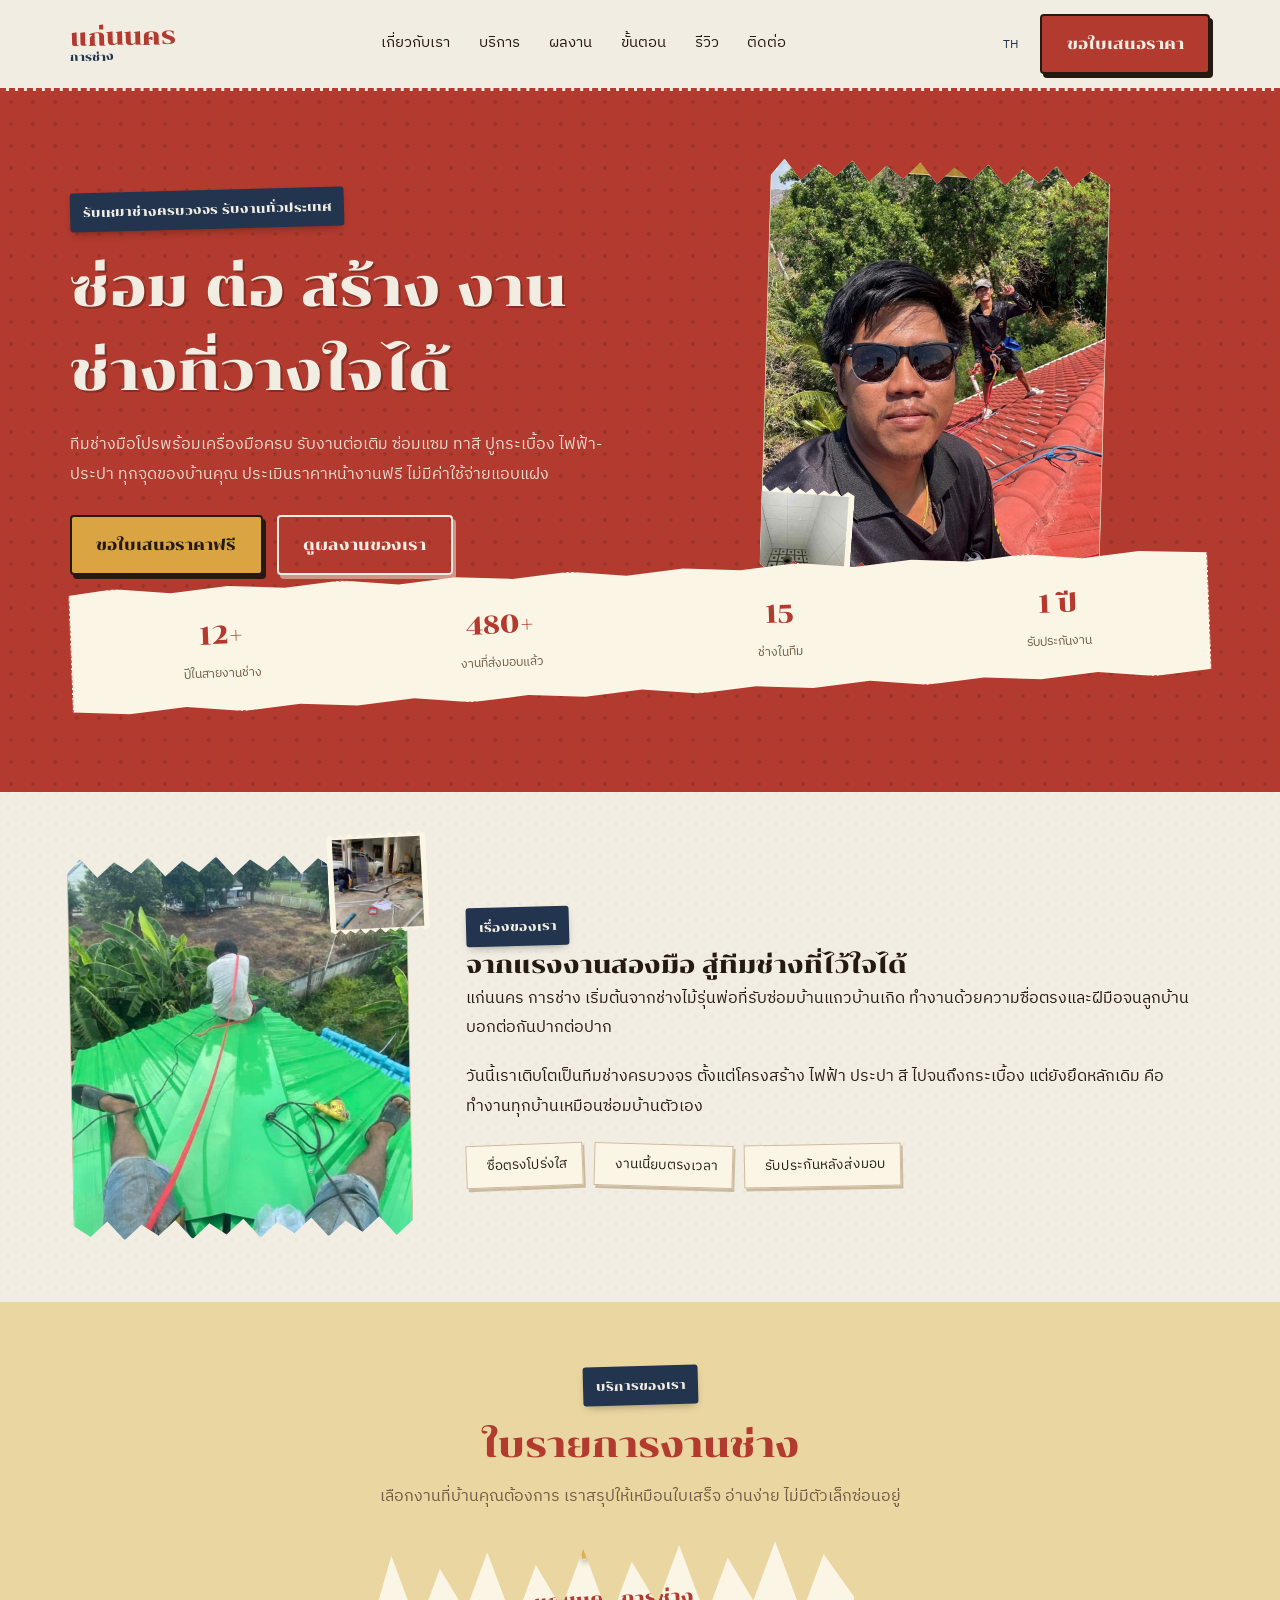
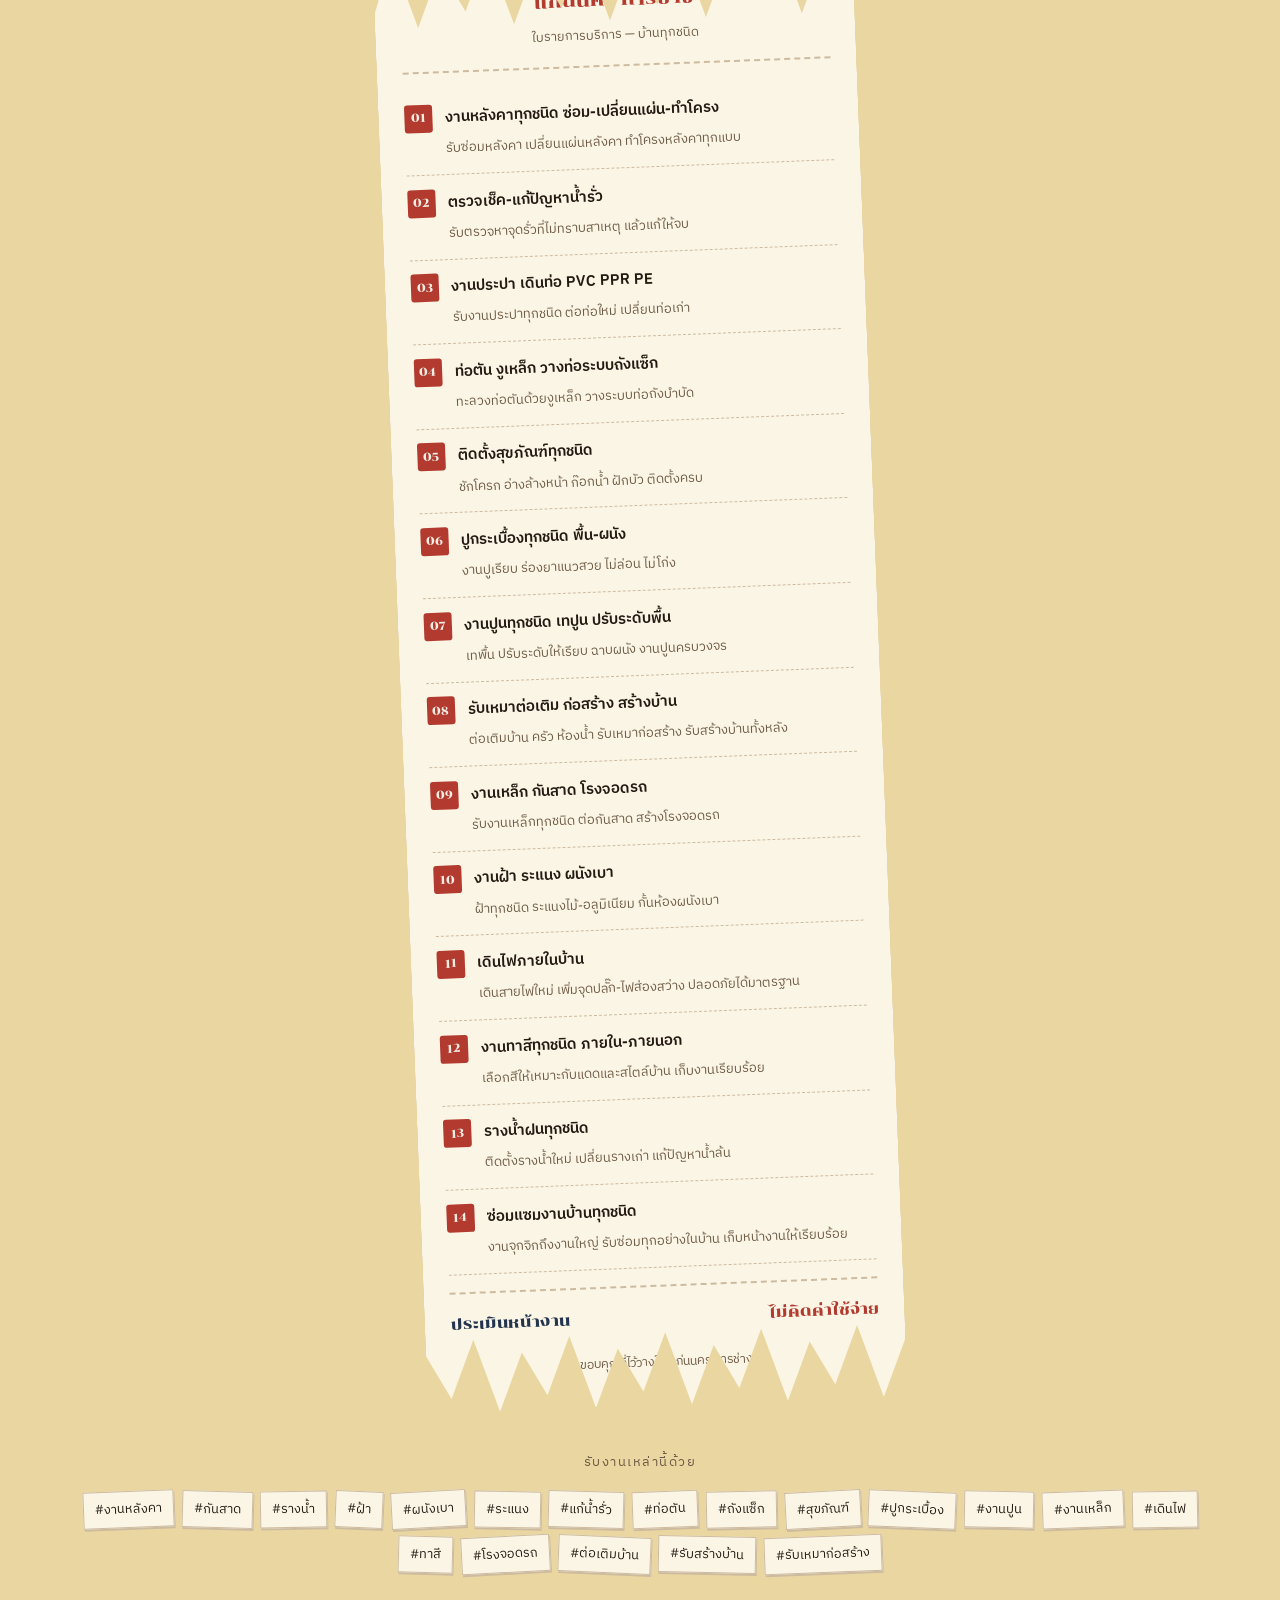
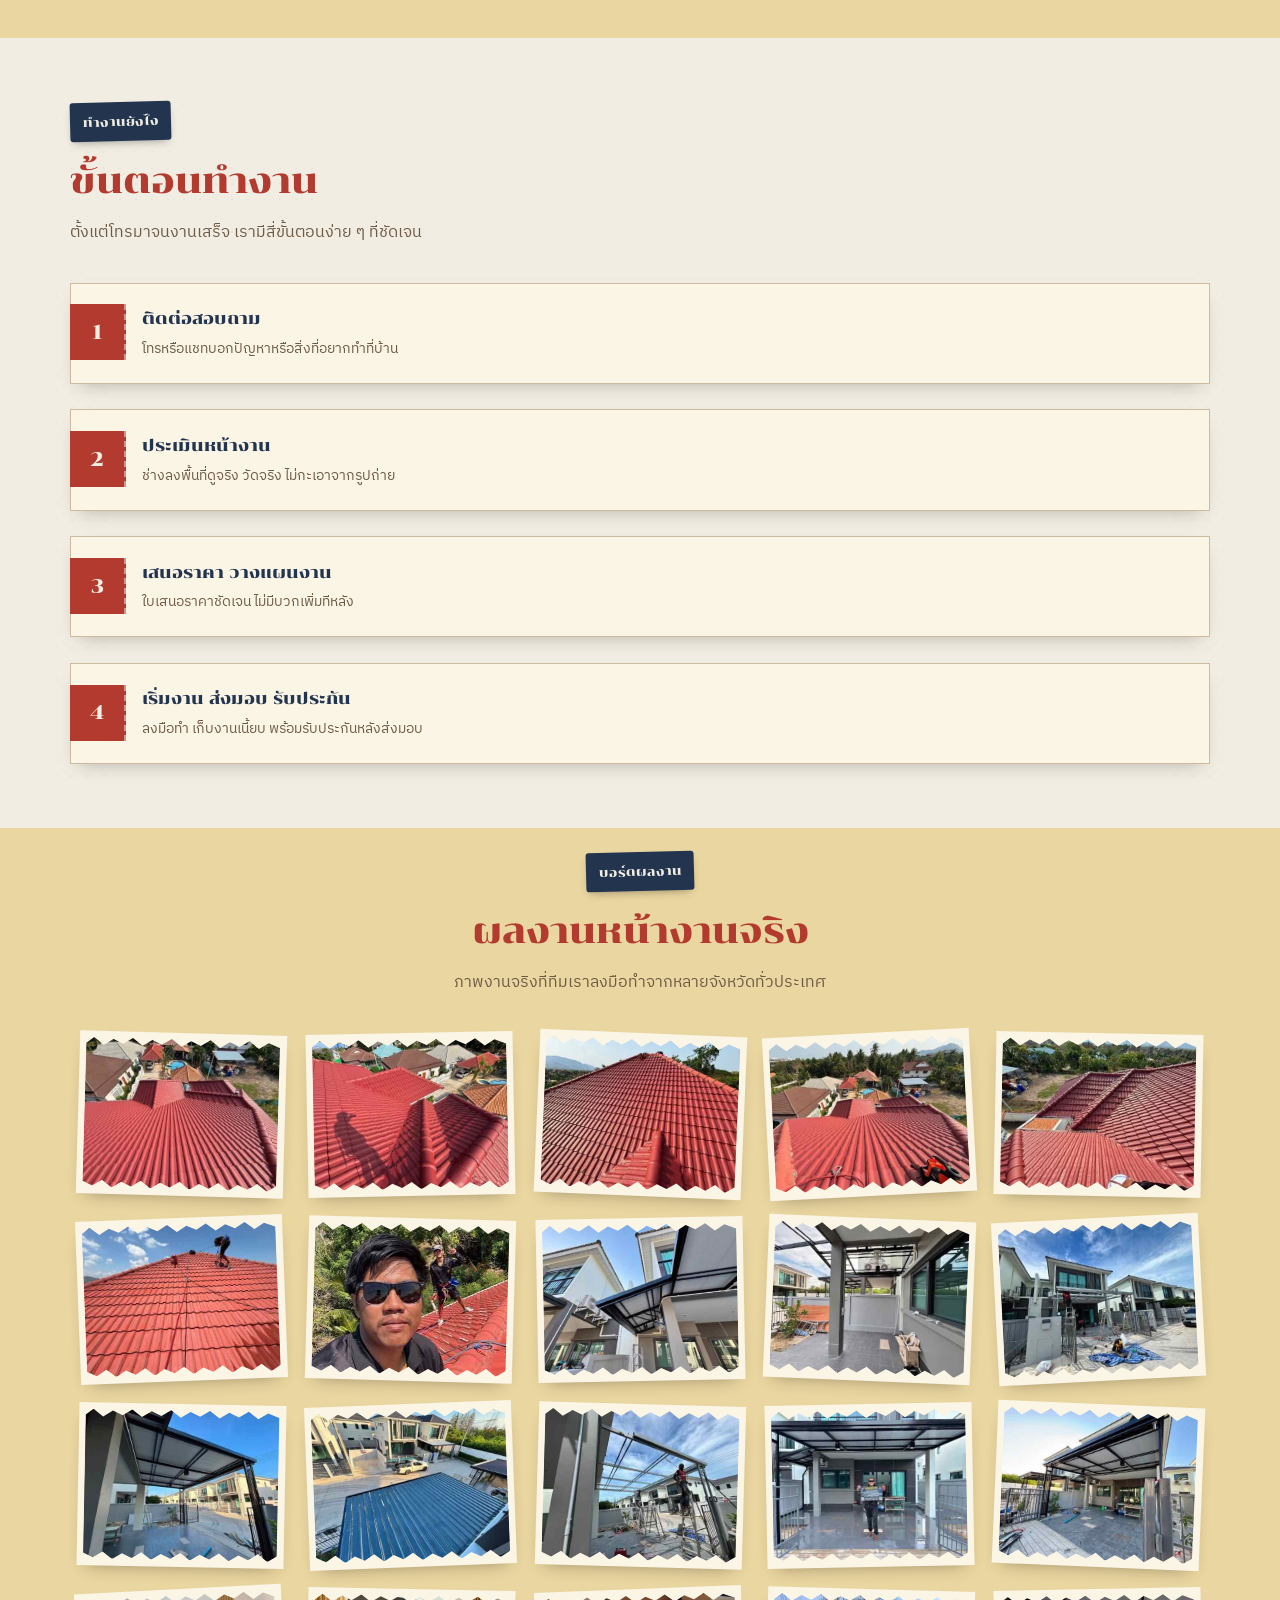
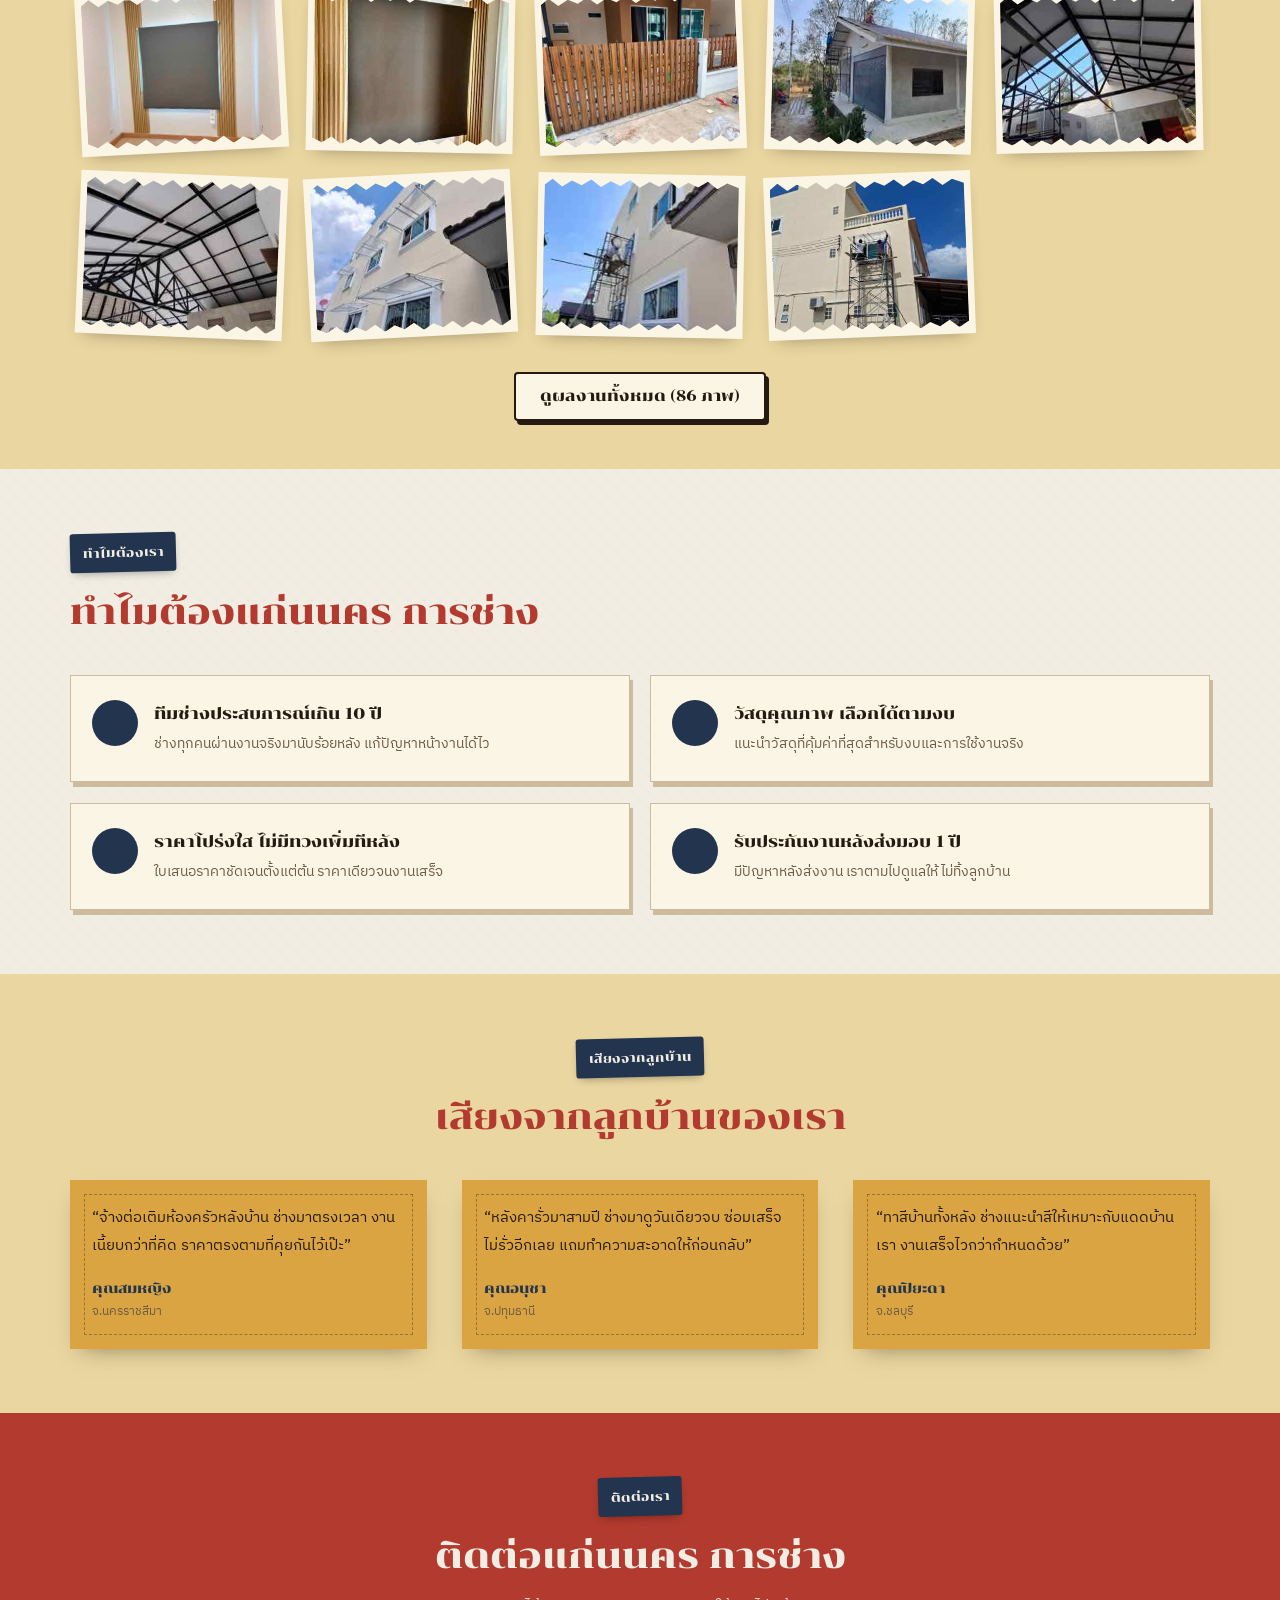
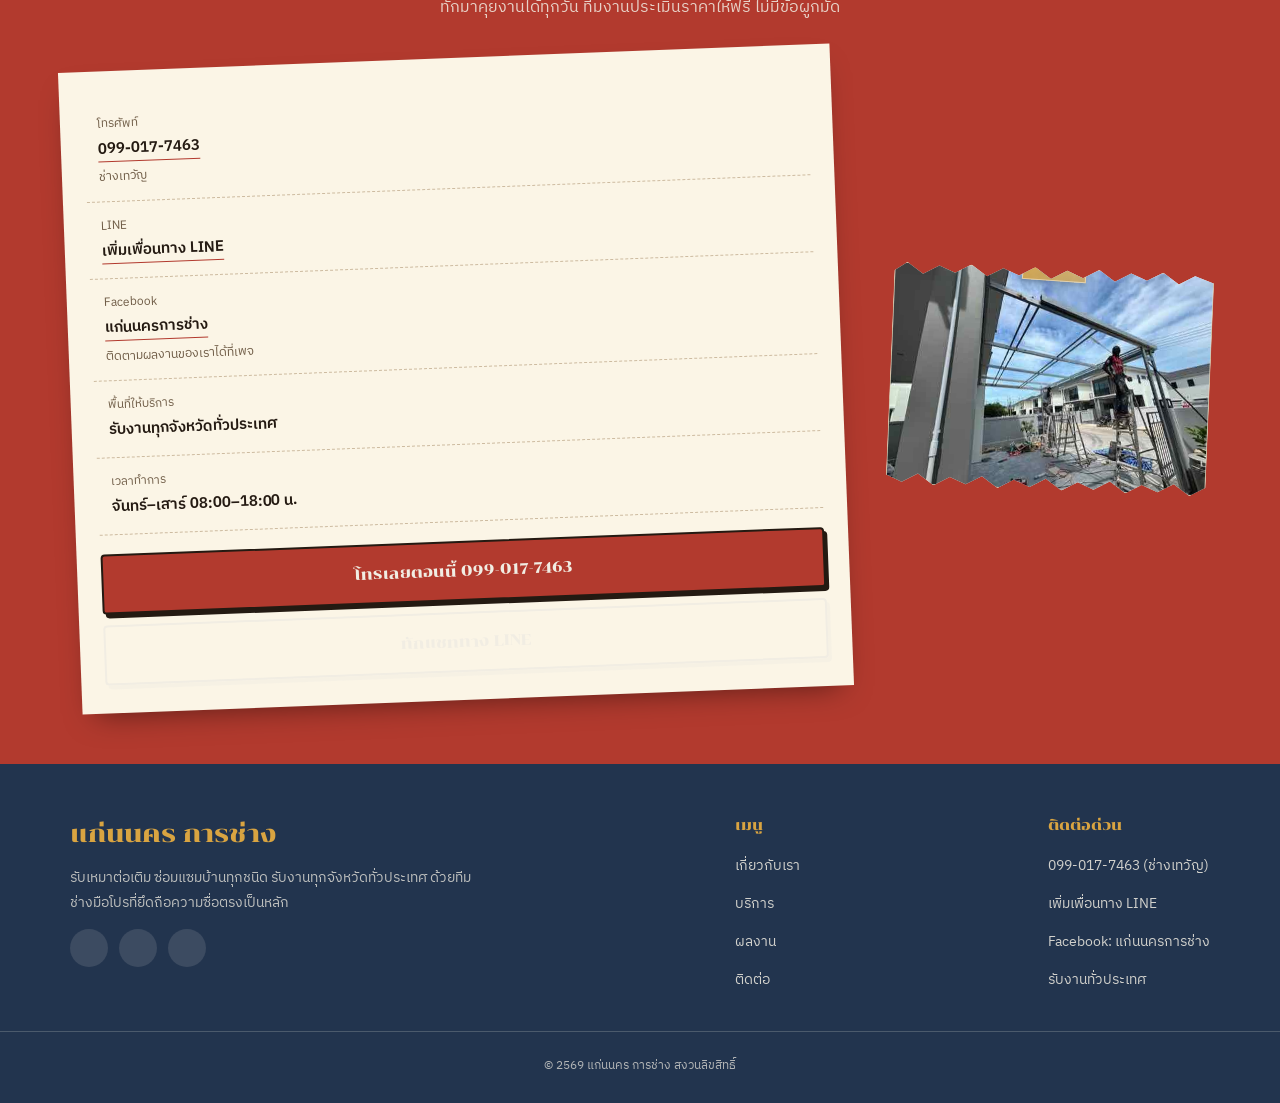
==== commit 16e83232: "Rework landing page: nationwide positioning, real services, photos, gallery Content - Remove all Kho" ====
--- a/index.html
+++ b/index.html
@@ -3,8 +3,9 @@
 <head>
 <meta charset="UTF-8">
 <meta name="viewport" content="width=device-width, initial-scale=1.0">
-<title>แก่นนคร การช่าง — รับเหมาต่อเติม ซ่อมแซมบ้านทุกชนิด ขอนแก่น</title>
-<meta name="description" content="แก่นนคร การช่าง รับเหมาต่อเติม ซ่อมแซมบ้านทุกชนิด ในขอนแก่นและพื้นที่ใกล้เคียง ทีมช่างมือโปร ประเมินราคาหน้างานฟรี รับประกันงานหลังส่งมอบ">
+<title>แก่นนคร การช่าง — รับเหมาต่อเติม ซ่อมแซมบ้านทุกชนิด รับงานทั่วประเทศ</title>
+<meta name="description" content="แก่นนคร การช่าง รับเหมาต่อเติม ซ่อมแซมบ้านทุกชนิด รับงานทุกจังหวัดทั่วประเทศ งานหลังคา ประปา ไฟฟ้า ปูกระเบื้อง ทาสี กันสาด รางน้ำ ทีมช่างมือโปร ประเมินราคาหน้างานฟรี">
+<meta name="keywords" content="รับซ่อมหลังคาทุกชนิด, รับตรวจเช็คน้ำรั่วไม่ทราบสาเหตุ, รับงานประปา, รับปูกระเบื้องทุกชนิด, รับเหมาต่อเติมทุกชนิด, รับทำโครงหลังคาทุกชนิด, เปลี่ยนแผ่นหลังคา, กันสาดทุกชนิด, งานฝ้าทุกชนิด, ระแนงทุกชนิด, เดินไฟภายในบ้าน, ซ่อมแซมงานบ้าน, ปรับระดับพื้นปูนเทปูน, ปูกระเบื้อง, งานซ่อมแซมทุกชนิด, รับติดตั้งสุขภัณฑ์ทุกชนิด, รับวางท่อระบบถังแซ็ก, รับงานทาสีทุกชนิด, รับงานท่อตันงูเหล็กทุกชนิด, รับงานต่อท่อ PVC PPR PE, รับงานปูนทุกชนิด, รับงานเหล็กทุกชนิด, รับงานรางน้ำฝนทุกชนิด, รับต่อเติมบ้าน, รับเหมาก่อสร้าง, รับสร้างบ้าน, รับงานหลังคา, โรงจอดรถ, ผนังเบา, แก้น้ำรั่ว">
 <link rel="preconnect" href="https://fonts.googleapis.com">
 <link rel="preconnect" href="https://fonts.gstatic.com" crossorigin>
 <link href="https://fonts.googleapis.com/css2?family=Chonburi&family=IBM+Plex+Sans+Thai:wght@300;400;500;600;700&display=swap" rel="stylesheet">
@@ -78,13 +79,6 @@
     z-index:3;
   }
   .tape.navy{background:linear-gradient(135deg, rgba(34,52,78,.9), rgba(34,52,78,.65));}
-  .pin{
-    position:absolute;
-    width:16px;height:16px;border-radius:50%;
-    background:radial-gradient(circle at 32% 30%, var(--background), var(--primary) 55%, var(--foreground) 100%);
-    box-shadow:0 2px 4px rgba(0,0,0,.45);
-    z-index:4;
-  }
   .rot1{transform:rotate(-2.2deg);}
   .rot2{transform:rotate(1.6deg);}
   .rot3{transform:rotate(-1.1deg);}
@@ -122,6 +116,8 @@
   .btn-secondary{background:var(--secondary);color:var(--foreground);}
   .btn-outline{background:transparent;color:var(--background);border-color:var(--background);box-shadow:3px 4px 0 rgba(241,237,227,.5);}
   .btn-outline:hover{box-shadow:5px 6px 0 rgba(241,237,227,.5);}
+  /* outline variant for light/tinted backgrounds */
+  .btn-outline-dark{background:var(--card);color:var(--foreground);border-color:var(--foreground);}
 
   .reveal{opacity:0;transform:translateY(26px);transition:opacity .6s ease-out, transform .6s ease-out;}
   .reveal.in-view{opacity:1;transform:translateY(0);}
@@ -230,6 +226,14 @@
   }
   .badge svg{color:var(--primary);flex-shrink:0;}
 
+  .tag-strip{margin-top:2.6rem;text-align:center;}
+  .tag-strip-label{
+    display:inline-block;font-size:.8rem;letter-spacing:.12em;
+    text-transform:uppercase;color:var(--muted);margin-bottom:1rem;
+  }
+  .tag-chips{justify-content:center;gap:.5rem;margin-top:0;}
+  .tag-chips .badge{font-size:.8rem;padding:.45em .85em;box-shadow:1px 2px 0 var(--border);}
+
   /* ---------- RECEIPT / SERVICES ---------- */
   .receipt-wrap{display:flex;justify-content:center;}
   .receipt{
@@ -238,6 +242,11 @@
     padding:2.2rem 1.6rem 2rem;
     box-shadow:0 16px 32px -14px rgba(36,26,18,.4);
     position:relative;
+  }
+  /* the receipt is very tall, so even a 2deg tilt pushes its bounding box
+     past a narrow viewport and causes sideways page scroll — sit it straight on mobile */
+  @media (max-width:767px){
+    .receipt.rot1{transform:none;}
   }
   .receipt-head{text-align:center;border-bottom:2px dashed var(--border);padding-bottom:1.1rem;margin-bottom:1.1rem;}
   .receipt-head .brandline{font-family:var(--font-heading);color:var(--primary);font-size:1.15rem;}
@@ -278,7 +287,7 @@
     margin-left:-1px;
     border-right:2px dashed rgba(241,237,227,.5);
   }
-  .ticket-body h4{font-size:1.02rem;color:var(--accent);margin-bottom:.35rem;padding-top:.1rem;}
+  .ticket-body h3{font-size:1.02rem;color:var(--accent);margin-bottom:.35rem;padding-top:.1rem;}
   .ticket-body p{font-size:.85rem;color:var(--muted);}
 
   /* ---------- GALLERY ---------- */
@@ -288,10 +297,47 @@
     background-size:20px 20px;
     padding:1.5rem 0 3rem;
   }
-  .gallery-grid{display:grid;grid-template-columns:1fr;gap:2.6rem;padding:0 .5rem;}
-  .g-card{position:relative;background:var(--card);padding:.6rem;box-shadow:0 12px 26px -12px rgba(36,26,18,.45);}
-  .g-card img{width:100%;height:220px;object-fit:cover;}
-  .g-cap{font-size:.78rem;color:var(--muted);text-align:center;padding-top:.5rem;}
+  .gallery-grid{
+    display:grid;grid-template-columns:repeat(auto-fill,minmax(140px,1fr));
+    gap:1rem;padding:0 .5rem;
+  }
+  .g-card{
+    position:relative;background:var(--card);padding:.4rem;
+    box-shadow:0 8px 18px -10px rgba(36,26,18,.45);
+    border:none;cursor:pointer;font:inherit;text-align:inherit;
+    transition:transform .18s ease, box-shadow .18s ease;
+  }
+  .g-card img{width:100%;height:130px;object-fit:cover;display:block;background:var(--border);}
+  .g-card:hover,.g-card:focus-visible{transform:translateY(-4px) rotate(0deg);box-shadow:0 16px 30px -12px rgba(36,26,18,.6);z-index:2;}
+  .g-card:focus-visible{outline:3px solid var(--accent);outline-offset:3px;}
+  .g-card.is-hidden{display:none;}
+  .gallery-more{display:flex;justify-content:center;margin-top:2.2rem;}
+
+  /* ---------- LIGHTBOX ---------- */
+  .lb{
+    position:fixed;inset:0;z-index:200;display:none;
+    background:rgba(24,18,12,.94);
+    align-items:center;justify-content:center;
+  }
+  .lb.open{display:flex;}
+  .lb img{max-width:92vw;max-height:82vh;object-fit:contain;box-shadow:0 24px 60px -20px #000;}
+  .lb-count{
+    position:absolute;top:1.1rem;left:50%;transform:translateX(-50%);
+    color:#f3ede2;font-size:.85rem;letter-spacing:.08em;
+  }
+  .lb-btn{
+    position:absolute;background:rgba(243,237,226,.12);border:1px solid rgba(243,237,226,.35);
+    color:#f3ede2;width:46px;height:46px;display:flex;align-items:center;justify-content:center;
+    cursor:pointer;transition:background .15s ease;
+  }
+  .lb-btn:hover{background:rgba(243,237,226,.28);}
+  .lb-close{top:1rem;right:1rem;}
+  .lb-prev{left:1rem;top:50%;transform:translateY(-50%);}
+  .lb-next{right:1rem;top:50%;transform:translateY(-50%);}
+  @media (max-width:600px){
+    .lb-prev{left:.4rem;} .lb-next{right:.4rem;}
+    .lb-btn{width:40px;height:40px;}
+  }
 
   /* ---------- WHY US ---------- */
   .why-grid{display:grid;grid-template-columns:1fr;gap:1.3rem;}
@@ -306,7 +352,7 @@
     background:var(--accent);color:var(--background);
     display:flex;align-items:center;justify-content:center;
   }
-  .why-card h4{font-size:1rem;color:var(--foreground);margin-bottom:.35rem;padding-top:.1rem;}
+  .why-card h3{font-size:1rem;color:var(--foreground);margin-bottom:.35rem;padding-top:.1rem;}
   .why-card p{font-size:.85rem;color:var(--muted);}
 
   /* ---------- TESTIMONIALS ---------- */
@@ -343,6 +389,9 @@
   .c-row svg{color:var(--primary);flex-shrink:0;margin-top:.2rem;}
   .c-row .c-label{font-size:.75rem;color:var(--muted);}
   .c-row .c-val{font-size:.95rem;font-weight:600;}
+  .c-row .c-val a{color:inherit;text-decoration:none;border-bottom:1px solid var(--primary);}
+  .c-row .c-val a:hover{color:var(--primary);}
+  .c-row .c-sub{font-size:.78rem;color:var(--muted);margin-top:.15rem;}
   .contact-photo-wrap{position:relative;max-width:320px;margin:0 auto;}
   .contact-photo-wrap img{width:100%;height:220px;object-fit:cover;}
 
@@ -351,7 +400,7 @@
   .foot-grid{display:flex;flex-direction:column;gap:2rem;}
   .foot-brand .b1{font-family:var(--font-heading);color:var(--secondary);font-size:1.5rem;}
   .foot-brand p{color:rgba(241,237,227,.75);font-size:.85rem;margin-top:.6rem;max-width:26rem;}
-  .foot-links h5{font-family:var(--font-heading);font-size:.9rem;color:var(--secondary);margin-bottom:.7rem;padding-top:.1rem;}
+  .foot-links h2{font-family:var(--font-heading);font-size:.9rem;color:var(--secondary);margin-bottom:.7rem;padding-top:.1rem;}
   .foot-links a{display:block;font-size:.85rem;color:rgba(241,237,227,.85);padding:.4rem 0;}
   .foot-social{display:flex;gap:.7rem;margin-top:.8rem;}
   .foot-social a{width:38px;height:38px;border-radius:50%;background:rgba(241,237,227,.12);display:flex;align-items:center;justify-content:center;}
@@ -373,7 +422,7 @@
     .about-grid{flex-direction:row;align-items:center;gap:3.5rem;}
     .about-photo-wrap{flex:0 0 340px;}
     .about-copy{flex:1;}
-    .gallery-grid{grid-template-columns:repeat(3,1fr);gap:3rem 2rem;}
+    .gallery-grid{grid-template-columns:repeat(auto-fill,minmax(170px,1fr));gap:1.2rem;}
     .why-grid{grid-template-columns:repeat(2,1fr);}
     .notes-grid{flex-direction:row;}
     .note{flex:1;}
@@ -385,7 +434,8 @@
   }
   @media (min-width:1024px){
     .hero-text h1{font-size:3.4rem;}
-    .gallery-grid{gap:3.5rem 2.4rem;}
+    .gallery-grid{gap:1.4rem;}
+    .g-card img{height:150px;}
   }
 </style>
 </head>
@@ -434,7 +484,7 @@
   <section class="hero">
     <div class="wrap hero-inner">
       <div class="hero-text">
-        <span class="kicker stencil" data-lang-th="รับเหมาช่างครบวงจร ขอนแก่น" data-lang-en="Full-Service Trade Contractor — Khon Kaen">รับเหมาช่างครบวงจร ขอนแก่น</span>
+        <span class="kicker stencil" data-lang-th="รับเหมาช่างครบวงจร รับงานทั่วประเทศ" data-lang-en="Full-Service Trade Contractor — Nationwide">รับเหมาช่างครบวงจร รับงานทั่วประเทศ</span>
         <h1 class="stencil" data-lang-th="ซ่อม ต่อ สร้าง งานช่างที่วางใจได้" data-lang-en="Repair. Extend. Build. Trade work you can trust.">ซ่อม ต่อ สร้าง งานช่างที่วางใจได้</h1>
         <p data-lang-th="ทีมช่างมือโปรพร้อมเครื่องมือครบ รับงานต่อเติม ซ่อมแซม ทาสี ปูกระเบื้อง ไฟฟ้า-ประปา ทุกจุดของบ้านคุณ ประเมินราคาหน้างานฟรี ไม่มีค่าใช้จ่ายแอบแฝง" data-lang-en="A crew of skilled tradesmen with a full set of tools — extensions, repairs, painting, tiling, plumbing and electrical, every corner of your home covered. Free on-site quote, no hidden costs.">ทีมช่างมือโปรพร้อมเครื่องมือครบ รับงานต่อเติม ซ่อมแซม ทาสี ปูกระเบื้อง ไฟฟ้า-ประปา ทุกจุดของบ้านคุณ ประเมินราคาหน้างานฟรี ไม่มีค่าใช้จ่ายแอบแฝง</p>
         <div class="hero-ctas">
@@ -445,9 +495,9 @@
       <div class="hero-media">
         <div class="hero-photo-wrap torn rot2 paper">
           <div class="tape rot4" style="top:-12px;left:calc(50% - 32px);"></div>
-          <img class="hero-photo" src="https://images.unsplash.com/photo-1647513690842-e15bc73ac7b2?w=640&h=800&fit=crop" alt="ช่างกำลังทำงานบนโครงสร้างไม้">
+          <img class="hero-photo" src="assets/img/web/line_oa_chat_260730_124318.jpg" loading="eager" width="1050" height="1400" alt="ช่างในทีมแก่นนคร การช่าง ขณะทำงานบนหลังคา">
           <div class="hero-chip torn rot4">
-            <img src="https://images.unsplash.com/photo-1623927576966-9fbc0d3cdda6?w=380&h=380&fit=crop" alt="ค้อนของช่าง">
+            <img src="assets/img/thumb/line_oa_chat_260730_124546.jpg" loading="lazy" width="500" height="375" alt="งานปูกระเบื้องห้องน้ำพร้อมช่องระบายน้ำ">
           </div>
         </div>
       </div>
@@ -481,16 +531,16 @@
       <div class="about-photo-wrap reveal">
         <div class="rot3 torn paper" style="overflow:visible;">
           <div class="tape navy rot2" style="top:-12px;right:20px;"></div>
-          <img class="about-photo" src="https://images.unsplash.com/photo-1598226863630-2826f1d31532?w=520&h=680&fit=crop" alt="ช่างในทีมแก่นนคร การช่าง">
+          <img class="about-photo" src="assets/img/web/line_oa_chat_260730_124625.jpg" loading="lazy" width="1400" height="1050" alt="ช่างกำลังมุงหลังคาเมทัลชีทสีเขียวหน้างานจริง">
         </div>
         <div class="about-chip torn rot5">
-          <img src="https://images.unsplash.com/photo-1569783899817-a49d2d25287c?w=320&h=320&fit=crop" alt="ประแจของช่าง">
+          <img src="assets/img/thumb/line_oa_chat_260730_124653.jpg" loading="lazy" width="500" height="375" alt="ช่างกำลังตัดแผ่นหลังคาโปร่งแสงหน้างาน">
         </div>
       </div>
       <div class="about-copy reveal">
         <span class="kicker stencil rot2" data-lang-th="เรื่องของเรา" data-lang-en="Our Story">เรื่องของเรา</span>
         <h2 class="stencil" data-lang-th="จากแรงงานสองมือ สู่ทีมช่างที่ไว้ใจได้" data-lang-en="From two hands to a crew you can trust">จากแรงงานสองมือ สู่ทีมช่างที่ไว้ใจได้</h2>
-        <p data-lang-th="แก่นนคร การช่าง เริ่มต้นจากช่างไม้รุ่นพ่อที่รับซ่อมบ้านแถวบ้านเกิดในขอนแก่น ทำงานด้วยความซื่อตรงและฝีมือจนลูกบ้านบอกต่อกันปากต่อปาก" data-lang-en="Kaen Nakhon Karnchang began with a father's generation of carpenters fixing houses around their hometown in Khon Kaen, building trust job by job through honest work and word of mouth.">แก่นนคร การช่าง เริ่มต้นจากช่างไม้รุ่นพ่อที่รับซ่อมบ้านแถวบ้านเกิดในขอนแก่น ทำงานด้วยความซื่อตรงและฝีมือจนลูกบ้านบอกต่อกันปากต่อปาก</p>
+        <p data-lang-th="แก่นนคร การช่าง เริ่มต้นจากช่างไม้รุ่นพ่อที่รับซ่อมบ้านแถวบ้านเกิด ทำงานด้วยความซื่อตรงและฝีมือจนลูกบ้านบอกต่อกันปากต่อปาก" data-lang-en="Kaen Nakhon Karnchang began with a father's generation of carpenters fixing houses around their hometown, building trust job by job through honest work and word of mouth.">แก่นนคร การช่าง เริ่มต้นจากช่างไม้รุ่นพ่อที่รับซ่อมบ้านแถวบ้านเกิด ทำงานด้วยความซื่อตรงและฝีมือจนลูกบ้านบอกต่อกันปากต่อปาก</p>
         <p data-lang-th="วันนี้เราเติบโตเป็นทีมช่างครบวงจร ตั้งแต่โครงสร้าง ไฟฟ้า ประปา สี ไปจนถึงกระเบื้อง แต่ยังยึดหลักเดิม คือ ทำงานทุกบ้านเหมือนซ่อมบ้านตัวเอง" data-lang-en="Today we've grown into a full-service crew covering structure, electrical, plumbing, paint and tile — but we still work every house like it's our own.">วันนี้เราเติบโตเป็นทีมช่างครบวงจร ตั้งแต่โครงสร้าง ไฟฟ้า ประปา สี ไปจนถึงกระเบื้อง แต่ยังยึดหลักเดิม คือ ทำงานทุกบ้านเหมือนซ่อมบ้านตัวเอง</p>
         <div class="badge-row">
           <span class="badge rot1"><i data-lucide="shield-check" width="18" height="18"></i><span data-lang-th="ซื่อตรงโปร่งใส" data-lang-en="Honest & transparent">ซื่อตรงโปร่งใส</span></span>
@@ -521,50 +571,99 @@
           <div class="r-item">
             <div class="r-code">01</div>
             <div>
-              <div class="r-title" data-lang-th="ต่อเติมบ้าน ครัว ห้องน้ำ" data-lang-en="Home Extension, Kitchen & Bath">ต่อเติมบ้าน ครัว ห้องน้ำ</div>
-              <div class="r-desc" data-lang-th="ต่อเติมพื้นที่ใช้สอย ครัวไทย ห้องน้ำใหม่" data-lang-en="Extra living space, Thai kitchens, new bathrooms">ต่อเติมพื้นที่ใช้สอย ครัวไทย ห้องน้ำใหม่</div>
+              <div class="r-title" data-lang-th="งานหลังคาทุกชนิด ซ่อม-เปลี่ยนแผ่น-ทำโครง" data-lang-en="All Roofing — Repair, Re-sheet & Framing">งานหลังคาทุกชนิด ซ่อม-เปลี่ยนแผ่น-ทำโครง</div>
+              <div class="r-desc" data-lang-th="รับซ่อมหลังคา เปลี่ยนแผ่นหลังคา ทำโครงหลังคาทุกแบบ" data-lang-en="Roof repairs, sheet replacement and new roof framing of every type">รับซ่อมหลังคา เปลี่ยนแผ่นหลังคา ทำโครงหลังคาทุกแบบ</div>
             </div>
           </div>
           <div class="r-item">
             <div class="r-code">02</div>
             <div>
-              <div class="r-title" data-lang-th="ซ่อม-เปลี่ยนหลังคา กันรั่ว" data-lang-en="Roof Repair & Waterproofing">ซ่อม-เปลี่ยนหลังคา กันรั่ว</div>
-              <div class="r-desc" data-lang-th="แก้ปัญหารั่วซึม เปลี่ยนกระเบื้องหลังคา" data-lang-en="Leak diagnosis, re-roofing & sealing">แก้ปัญหารั่วซึม เปลี่ยนกระเบื้องหลังคา</div>
+              <div class="r-title" data-lang-th="ตรวจเช็ค-แก้ปัญหาน้ำรั่ว" data-lang-en="Leak Tracing & Repair">ตรวจเช็ค-แก้ปัญหาน้ำรั่ว</div>
+              <div class="r-desc" data-lang-th="รับตรวจหาจุดรั่วที่ไม่ทราบสาเหตุ แล้วแก้ให้จบ" data-lang-en="We find leaks with no obvious source — then fix them for good">รับตรวจหาจุดรั่วที่ไม่ทราบสาเหตุ แล้วแก้ให้จบ</div>
             </div>
           </div>
           <div class="r-item">
             <div class="r-code">03</div>
             <div>
-              <div class="r-title" data-lang-th="ทาสีภายใน-ภายนอก ฝ้า-ผนัง" data-lang-en="Interior & Exterior Painting">ทาสีภายใน-ภายนอก ฝ้า-ผนัง</div>
-              <div class="r-desc" data-lang-th="เลือกสีให้เหมาะกับแดดและสไตล์บ้าน" data-lang-en="Color advice suited to your home & sun exposure">เลือกสีให้เหมาะกับแดดและสไตล์บ้าน</div>
+              <div class="r-title" data-lang-th="งานประปา เดินท่อ PVC PPR PE" data-lang-en="Plumbing — PVC, PPR & PE Pipework">งานประปา เดินท่อ PVC PPR PE</div>
+              <div class="r-desc" data-lang-th="รับงานประปาทุกชนิด ต่อท่อใหม่ เปลี่ยนท่อเก่า" data-lang-en="All plumbing work — new runs and replacing tired old pipe">รับงานประปาทุกชนิด ต่อท่อใหม่ เปลี่ยนท่อเก่า</div>
             </div>
           </div>
           <div class="r-item">
             <div class="r-code">04</div>
             <div>
-              <div class="r-title" data-lang-th="ปูกระเบื้อง พื้น-ผนัง แกรนิตโต้" data-lang-en="Tiling — Floor, Wall & Granite">ปูกระเบื้อง พื้น-ผนัง แกรนิตโต้</div>
-              <div class="r-desc" data-lang-th="งานปูเรียบ ร่องยาแนวสวย ไม่ล่อน" data-lang-en="Clean lines, tidy grouting, no loose tiles">งานปูเรียบ ร่องยาแนวสวย ไม่ล่อน</div>
+              <div class="r-title" data-lang-th="ท่อตัน งูเหล็ก วางท่อระบบถังแซ็ก" data-lang-en="Drain Clearing & Septic Lines">ท่อตัน งูเหล็ก วางท่อระบบถังแซ็ก</div>
+              <div class="r-desc" data-lang-th="ทะลวงท่อตันด้วยงูเหล็ก วางระบบท่อถังบำบัด" data-lang-en="Power-snake blocked drains, lay septic tank pipework">ทะลวงท่อตันด้วยงูเหล็ก วางระบบท่อถังบำบัด</div>
             </div>
           </div>
           <div class="r-item">
             <div class="r-code">05</div>
             <div>
-              <div class="r-title" data-lang-th="ไฟฟ้า-ประปา เดินสาย เปลี่ยนท่อ" data-lang-en="Electrical & Plumbing">ไฟฟ้า-ประปา เดินสาย เปลี่ยนท่อ</div>
-              <div class="r-desc" data-lang-th="เดินสายไฟใหม่ เปลี่ยนท่อประปาเก่า" data-lang-en="Rewiring & repiping, safe and up to code">เดินสายไฟใหม่ เปลี่ยนท่อประปาเก่า</div>
+              <div class="r-title" data-lang-th="ติดตั้งสุขภัณฑ์ทุกชนิด" data-lang-en="Sanitary Ware Installation">ติดตั้งสุขภัณฑ์ทุกชนิด</div>
+              <div class="r-desc" data-lang-th="ชักโครก อ่างล้างหน้า ก๊อกน้ำ ฝักบัว ติดตั้งครบ" data-lang-en="Toilets, basins, taps and showers — fitted and sealed properly">ชักโครก อ่างล้างหน้า ก๊อกน้ำ ฝักบัว ติดตั้งครบ</div>
             </div>
           </div>
           <div class="r-item">
             <div class="r-code">06</div>
             <div>
-              <div class="r-title" data-lang-th="โครงสร้างเหล็ก-ไม้ กันสาด โรงรถ" data-lang-en="Steel & Wood Structures">โครงสร้างเหล็ก-ไม้ กันสาด โรงรถ</div>
-              <div class="r-desc" data-lang-th="ต่อกันสาด สร้างโรงจอดรถ โครงหลังคา" data-lang-en="Awnings, carports, roof framing">ต่อกันสาด สร้างโรงจอดรถ โครงหลังคา</div>
+              <div class="r-title" data-lang-th="ปูกระเบื้องทุกชนิด พื้น-ผนัง" data-lang-en="All Tiling — Floor & Wall">ปูกระเบื้องทุกชนิด พื้น-ผนัง</div>
+              <div class="r-desc" data-lang-th="งานปูเรียบ ร่องยาแนวสวย ไม่ล่อน ไม่โก่ง" data-lang-en="Flat lay, tidy grouting, no loose or lifting tiles">งานปูเรียบ ร่องยาแนวสวย ไม่ล่อน ไม่โก่ง</div>
             </div>
           </div>
           <div class="r-item">
             <div class="r-code">07</div>
             <div>
-              <div class="r-title" data-lang-th="รื้อถอน ทำความสะอาดหน้างาน" data-lang-en="Demolition & Site Cleanup">รื้อถอน ทำความสะอาดหน้างาน</div>
-              <div class="r-desc" data-lang-th="รื้อของเก่า เคลียร์หน้างานให้เรียบร้อย" data-lang-en="Clear out old structures, tidy site before we leave">รื้อของเก่า เคลียร์หน้างานให้เรียบร้อย</div>
+              <div class="r-title" data-lang-th="งานปูนทุกชนิด เทปูน ปรับระดับพื้น" data-lang-en="Concrete & Screed — Pouring, Levelling">งานปูนทุกชนิด เทปูน ปรับระดับพื้น</div>
+              <div class="r-desc" data-lang-th="เทพื้น ปรับระดับให้เรียบ ฉาบผนัง งานปูนครบวงจร" data-lang-en="Slab pours, floor levelling, rendering — all concrete work">เทพื้น ปรับระดับให้เรียบ ฉาบผนัง งานปูนครบวงจร</div>
+            </div>
+          </div>
+          <div class="r-item">
+            <div class="r-code">08</div>
+            <div>
+              <div class="r-title" data-lang-th="รับเหมาต่อเติม ก่อสร้าง สร้างบ้าน" data-lang-en="Extensions, Construction & New Builds">รับเหมาต่อเติม ก่อสร้าง สร้างบ้าน</div>
+              <div class="r-desc" data-lang-th="ต่อเติมบ้าน ครัว ห้องน้ำ รับเหมาก่อสร้าง รับสร้างบ้านทั้งหลัง" data-lang-en="Home, kitchen and bathroom extensions, general contracting, full new builds">ต่อเติมบ้าน ครัว ห้องน้ำ รับเหมาก่อสร้าง รับสร้างบ้านทั้งหลัง</div>
+            </div>
+          </div>
+          <div class="r-item">
+            <div class="r-code">09</div>
+            <div>
+              <div class="r-title" data-lang-th="งานเหล็ก กันสาด โรงจอดรถ" data-lang-en="Steelwork, Awnings & Carports">งานเหล็ก กันสาด โรงจอดรถ</div>
+              <div class="r-desc" data-lang-th="รับงานเหล็กทุกชนิด ต่อกันสาด สร้างโรงจอดรถ" data-lang-en="All steel fabrication — awnings of every kind, carports built to fit">รับงานเหล็กทุกชนิด ต่อกันสาด สร้างโรงจอดรถ</div>
+            </div>
+          </div>
+          <div class="r-item">
+            <div class="r-code">10</div>
+            <div>
+              <div class="r-title" data-lang-th="งานฝ้า ระแนง ผนังเบา" data-lang-en="Ceilings, Battens & Lightweight Walls">งานฝ้า ระแนง ผนังเบา</div>
+              <div class="r-desc" data-lang-th="ฝ้าทุกชนิด ระแนงไม้-อลูมิเนียม กั้นห้องผนังเบา" data-lang-en="Ceilings of all types, timber & aluminium battens, partition walls">ฝ้าทุกชนิด ระแนงไม้-อลูมิเนียม กั้นห้องผนังเบา</div>
+            </div>
+          </div>
+          <div class="r-item">
+            <div class="r-code">11</div>
+            <div>
+              <div class="r-title" data-lang-th="เดินไฟภายในบ้าน" data-lang-en="House Wiring">เดินไฟภายในบ้าน</div>
+              <div class="r-desc" data-lang-th="เดินสายไฟใหม่ เพิ่มจุดปลั๊ก-ไฟส่องสว่าง ปลอดภัยได้มาตรฐาน" data-lang-en="New circuits, extra outlets and lighting points — safe and up to code">เดินสายไฟใหม่ เพิ่มจุดปลั๊ก-ไฟส่องสว่าง ปลอดภัยได้มาตรฐาน</div>
+            </div>
+          </div>
+          <div class="r-item">
+            <div class="r-code">12</div>
+            <div>
+              <div class="r-title" data-lang-th="งานทาสีทุกชนิด ภายใน-ภายนอก" data-lang-en="All Painting — Interior & Exterior">งานทาสีทุกชนิด ภายใน-ภายนอก</div>
+              <div class="r-desc" data-lang-th="เลือกสีให้เหมาะกับแดดและสไตล์บ้าน เก็บงานเรียบร้อย" data-lang-en="Color advice suited to your home & sun exposure, clean edges">เลือกสีให้เหมาะกับแดดและสไตล์บ้าน เก็บงานเรียบร้อย</div>
+            </div>
+          </div>
+          <div class="r-item">
+            <div class="r-code">13</div>
+            <div>
+              <div class="r-title" data-lang-th="รางน้ำฝนทุกชนิด" data-lang-en="Rain Gutters — All Types">รางน้ำฝนทุกชนิด</div>
+              <div class="r-desc" data-lang-th="ติดตั้งรางน้ำใหม่ เปลี่ยนรางเก่า แก้ปัญหาน้ำล้น" data-lang-en="New gutter runs, replacements, and fixing overflow problems">ติดตั้งรางน้ำใหม่ เปลี่ยนรางเก่า แก้ปัญหาน้ำล้น</div>
+            </div>
+          </div>
+          <div class="r-item">
+            <div class="r-code">14</div>
+            <div>
+              <div class="r-title" data-lang-th="ซ่อมแซมงานบ้านทุกชนิด" data-lang-en="General Home Repairs — Anything">ซ่อมแซมงานบ้านทุกชนิด</div>
+              <div class="r-desc" data-lang-th="งานจุกจิกถึงงานใหญ่ รับซ่อมทุกอย่างในบ้าน เก็บหน้างานให้เรียบร้อย" data-lang-en="Odd jobs to major work — we repair anything in the house and tidy up after">งานจุกจิกถึงงานใหญ่ รับซ่อมทุกอย่างในบ้าน เก็บหน้างานให้เรียบร้อย</div>
             </div>
           </div>
 
@@ -573,6 +672,31 @@
             <span class="tot-val stencil" data-lang-th="ไม่คิดค่าใช้จ่าย" data-lang-en="FREE OF CHARGE">ไม่คิดค่าใช้จ่าย</span>
           </div>
           <div class="receipt-foot" data-lang-th="ขอบคุณที่ไว้วางใจ แก่นนคร การช่าง" data-lang-en="Thank you for trusting Kaen Nakhon Karnchang">ขอบคุณที่ไว้วางใจ แก่นนคร การช่าง</div>
+        </div>
+      </div>
+
+      <div class="tag-strip reveal">
+        <span class="tag-strip-label stencil" data-lang-th="รับงานเหล่านี้ด้วย" data-lang-en="We also take on">รับงานเหล่านี้ด้วย</span>
+        <div class="badge-row tag-chips">
+          <span class="badge rot1">#งานหลังคา</span>
+          <span class="badge rot2">#กันสาด</span>
+          <span class="badge rot3">#รางน้ำ</span>
+          <span class="badge rot4">#ฝ้า</span>
+          <span class="badge rot5">#ผนังเบา</span>
+          <span class="badge rot6">#ระแนง</span>
+          <span class="badge rot2">#แก้น้ำรั่ว</span>
+          <span class="badge rot1">#ท่อตัน</span>
+          <span class="badge rot3">#ถังแซ็ก</span>
+          <span class="badge rot5">#สุขภัณฑ์</span>
+          <span class="badge rot4">#ปูกระเบื้อง</span>
+          <span class="badge rot6">#งานปูน</span>
+          <span class="badge rot1">#งานเหล็ก</span>
+          <span class="badge rot3">#เดินไฟ</span>
+          <span class="badge rot2">#ทาสี</span>
+          <span class="badge rot5">#โรงจอดรถ</span>
+          <span class="badge rot4">#ต่อเติมบ้าน</span>
+          <span class="badge rot6">#รับสร้างบ้าน</span>
+          <span class="badge rot1">#รับเหมาก่อสร้าง</span>
         </div>
       </div>
     </div>
@@ -590,28 +714,28 @@
         <div class="ticket rot1 reveal">
           <div class="ticket-num">1</div>
           <div class="ticket-body">
-            <h4 data-lang-th="ติดต่อสอบถาม" data-lang-en="Contact Us">ติดต่อสอบถาม</h4>
+            <h3 data-lang-th="ติดต่อสอบถาม" data-lang-en="Contact Us">ติดต่อสอบถาม</h3>
             <p data-lang-th="โทรหรือแชทบอกปัญหาหรือสิ่งที่อยากทำที่บ้าน" data-lang-en="Call or chat with us and tell us what your home needs.">โทรหรือแชทบอกปัญหาหรือสิ่งที่อยากทำที่บ้าน</p>
           </div>
         </div>
         <div class="ticket rot2 reveal">
           <div class="ticket-num">2</div>
           <div class="ticket-body">
-            <h4 data-lang-th="ประเมินหน้างาน" data-lang-en="Site Survey">ประเมินหน้างาน</h4>
+            <h3 data-lang-th="ประเมินหน้างาน" data-lang-en="Site Survey">ประเมินหน้างาน</h3>
             <p data-lang-th="ช่างลงพื้นที่ดูจริง วัดจริง ไม่กะเอาจากรูปถ่าย" data-lang-en="Our crew visits, measures and inspects — no guessing from photos.">ช่างลงพื้นที่ดูจริง วัดจริง ไม่กะเอาจากรูปถ่าย</p>
           </div>
         </div>
         <div class="ticket rot3 reveal">
           <div class="ticket-num">3</div>
           <div class="ticket-body">
-            <h4 data-lang-th="เสนอราคา วางแผนงาน" data-lang-en="Quote & Plan">เสนอราคา วางแผนงาน</h4>
+            <h3 data-lang-th="เสนอราคา วางแผนงาน" data-lang-en="Quote & Plan">เสนอราคา วางแผนงาน</h3>
             <p data-lang-th="ใบเสนอราคาชัดเจน ไม่มีบวกเพิ่มทีหลัง" data-lang-en="Clear written quote with a plan — no surprise add-ons later.">ใบเสนอราคาชัดเจน ไม่มีบวกเพิ่มทีหลัง</p>
           </div>
         </div>
         <div class="ticket rot4 reveal">
           <div class="ticket-num">4</div>
           <div class="ticket-body">
-            <h4 data-lang-th="เริ่มงาน ส่งมอบ รับประกัน" data-lang-en="Build & Deliver">เริ่มงาน ส่งมอบ รับประกัน</h4>
+            <h3 data-lang-th="เริ่มงาน ส่งมอบ รับประกัน" data-lang-en="Build & Deliver">เริ่มงาน ส่งมอบ รับประกัน</h3>
             <p data-lang-th="ลงมือทำ เก็บงานเนี้ยบ พร้อมรับประกันหลังส่งมอบ" data-lang-en="We build, clean up thoroughly, and warranty the finished work.">ลงมือทำ เก็บงานเนี้ยบ พร้อมรับประกันหลังส่งมอบ</p>
           </div>
         </div>
@@ -625,39 +749,270 @@
       <div class="sec-head reveal" style="text-align:center;">
         <span class="kicker stencil rot4" data-lang-th="บอร์ดผลงาน" data-lang-en="The Job Board">บอร์ดผลงาน</span>
         <h2 class="stencil" data-lang-th="ผลงานหน้างานจริง" data-lang-en="Real Jobs, Real Sites">ผลงานหน้างานจริง</h2>
-        <p class="lead" style="margin-left:auto;margin-right:auto;" data-lang-th="ภาพงานจริงที่ทีมเราลงมือทำในขอนแก่นและพื้นที่ใกล้เคียง" data-lang-en="Real project photos from our crew's work around Khon Kaen and nearby.">ภาพงานจริงที่ทีมเราลงมือทำในขอนแก่นและพื้นที่ใกล้เคียง</p>
-      </div>
-      <div class="gallery-grid">
-        <div class="g-card rot1 reveal">
-          <div class="pin" style="top:-6px;left:calc(50% - 8px);"></div>
-          <img class="torn" src="https://images.unsplash.com/photo-1736182615481-3795ea557614?w=460&h=340&fit=crop" alt="ห้องที่กำลังต่อเติมผนังสีแดง">
-          <div class="g-cap" data-lang-th="งานต่อเติมห้อง" data-lang-en="Room extension">งานต่อเติมห้อง</div>
-        </div>
-        <div class="g-card rot2 reveal">
-          <div class="pin" style="top:-6px;left:calc(50% - 8px);"></div>
-          <img class="torn" src="https://images.unsplash.com/photo-1606383446056-eb3fc3cde97b?w=460&h=340&fit=crop" alt="อาคารคอนกรีตสีขาวน้ำตาล">
-          <div class="g-cap" data-lang-th="งานโครงสร้างอาคาร" data-lang-en="Structural build">งานโครงสร้างอาคาร</div>
-        </div>
-        <div class="g-card rot3 reveal">
-          <div class="pin" style="top:-6px;left:calc(50% - 8px);"></div>
-          <img class="torn" src="https://images.unsplash.com/photo-1635424709961-f3a150459ad4?w=460&h=340&fit=crop" alt="ช่างสองคนซ่อมหลังคา">
-          <div class="g-cap" data-lang-th="งานซ่อมหลังคา" data-lang-en="Roof repair">งานซ่อมหลังคา</div>
-        </div>
-        <div class="g-card rot4 reveal">
-          <div class="pin" style="top:-6px;left:calc(50% - 8px);"></div>
-          <img class="torn" src="https://images.unsplash.com/photo-1511822148790-e7b58ba14c72?w=460&h=340&fit=crop" alt="ช่างกำลังทาสีผนัง">
-          <div class="g-cap" data-lang-th="งานทาสีบ้าน" data-lang-en="House painting">งานทาสีบ้าน</div>
-        </div>
-        <div class="g-card rot5 reveal">
-          <div class="pin" style="top:-6px;left:calc(50% - 8px);"></div>
-          <img class="torn" src="https://images.unsplash.com/photo-1641091059144-649f128d23ac?w=460&h=340&fit=crop" alt="โต๊ะเครื่องมือช่างเต็มโต๊ะ">
-          <div class="g-cap" data-lang-th="เครื่องมือประจำทีม" data-lang-en="Our tool kit">เครื่องมือประจำทีม</div>
-        </div>
-        <div class="g-card rot6 reveal">
-          <div class="pin" style="top:-6px;left:calc(50% - 8px);"></div>
-          <img class="torn" src="https://images.unsplash.com/photo-1783587616528-a37972228563?w=460&h=340&fit=crop" alt="ค้อนและสว่านวางบนขอบหน้าต่างซ่อม">
-          <div class="g-cap" data-lang-th="งานซ่อมแซมทั่วไป" data-lang-en="General repairs">งานซ่อมแซมทั่วไป</div>
-        </div>
+        <p class="lead" style="margin-left:auto;margin-right:auto;" data-lang-th="ภาพงานจริงที่ทีมเราลงมือทำจากหลายจังหวัดทั่วประเทศ" data-lang-en="Real project photos from our crew's work in provinces across Thailand.">ภาพงานจริงที่ทีมเราลงมือทำจากหลายจังหวัดทั่วประเทศ</p>
+      </div>
+      <div class="gallery-grid" id="galleryGrid">
+        <button type="button" class="g-card rot2" data-full="assets/img/web/line_oa_chat_260730_124300.jpg" aria-label="ดูภาพผลงานที่ 1 แบบเต็มจอ">
+          <img class="torn" src="assets/img/thumb/line_oa_chat_260730_124300.jpg" loading="lazy" width="500" height="375" alt="ผลงานจริงของแก่นนคร การช่าง ภาพที่ 1">
+        </button>
+        <button type="button" class="g-card rot3" data-full="assets/img/web/line_oa_chat_260730_124303.jpg" aria-label="ดูภาพผลงานที่ 2 แบบเต็มจอ">
+          <img class="torn" src="assets/img/thumb/line_oa_chat_260730_124303.jpg" loading="lazy" width="500" height="375" alt="ผลงานจริงของแก่นนคร การช่าง ภาพที่ 2">
+        </button>
+        <button type="button" class="g-card rot4" data-full="assets/img/web/line_oa_chat_260730_124306.jpg" aria-label="ดูภาพผลงานที่ 3 แบบเต็มจอ">
+          <img class="torn" src="assets/img/thumb/line_oa_chat_260730_124306.jpg" loading="lazy" width="500" height="375" alt="ผลงานจริงของแก่นนคร การช่าง ภาพที่ 3">
+        </button>
+        <button type="button" class="g-card rot5" data-full="assets/img/web/line_oa_chat_260730_124308.jpg" aria-label="ดูภาพผลงานที่ 4 แบบเต็มจอ">
+          <img class="torn" src="assets/img/thumb/line_oa_chat_260730_124308.jpg" loading="lazy" width="500" height="375" alt="ผลงานจริงของแก่นนคร การช่าง ภาพที่ 4">
+        </button>
+        <button type="button" class="g-card rot6" data-full="assets/img/web/line_oa_chat_260730_124311.jpg" aria-label="ดูภาพผลงานที่ 5 แบบเต็มจอ">
+          <img class="torn" src="assets/img/thumb/line_oa_chat_260730_124311.jpg" loading="lazy" width="500" height="375" alt="ผลงานจริงของแก่นนคร การช่าง ภาพที่ 5">
+        </button>
+        <button type="button" class="g-card rot1" data-full="assets/img/web/line_oa_chat_260730_124313.jpg" aria-label="ดูภาพผลงานที่ 6 แบบเต็มจอ">
+          <img class="torn" src="assets/img/thumb/line_oa_chat_260730_124313.jpg" loading="lazy" width="500" height="375" alt="ผลงานจริงของแก่นนคร การช่าง ภาพที่ 6">
+        </button>
+        <button type="button" class="g-card rot2" data-full="assets/img/web/line_oa_chat_260730_124318.jpg" aria-label="ดูภาพผลงานที่ 7 แบบเต็มจอ">
+          <img class="torn" src="assets/img/thumb/line_oa_chat_260730_124318.jpg" loading="lazy" width="375" height="500" alt="ผลงานจริงของแก่นนคร การช่าง ภาพที่ 7">
+        </button>
+        <button type="button" class="g-card rot3" data-full="assets/img/web/line_oa_chat_260730_124321.jpg" aria-label="ดูภาพผลงานที่ 8 แบบเต็มจอ">
+          <img class="torn" src="assets/img/thumb/line_oa_chat_260730_124321.jpg" loading="lazy" width="500" height="375" alt="ผลงานจริงของแก่นนคร การช่าง ภาพที่ 8">
+        </button>
+        <button type="button" class="g-card rot4" data-full="assets/img/web/line_oa_chat_260730_124323.jpg" aria-label="ดูภาพผลงานที่ 9 แบบเต็มจอ">
+          <img class="torn" src="assets/img/thumb/line_oa_chat_260730_124323.jpg" loading="lazy" width="500" height="375" alt="ผลงานจริงของแก่นนคร การช่าง ภาพที่ 9">
+        </button>
+        <button type="button" class="g-card rot5" data-full="assets/img/web/line_oa_chat_260730_124326.jpg" aria-label="ดูภาพผลงานที่ 10 แบบเต็มจอ">
+          <img class="torn" src="assets/img/thumb/line_oa_chat_260730_124326.jpg" loading="lazy" width="500" height="375" alt="ผลงานจริงของแก่นนคร การช่าง ภาพที่ 10">
+        </button>
+        <button type="button" class="g-card rot6" data-full="assets/img/web/line_oa_chat_260730_124328.jpg" aria-label="ดูภาพผลงานที่ 11 แบบเต็มจอ">
+          <img class="torn" src="assets/img/thumb/line_oa_chat_260730_124328.jpg" loading="lazy" width="500" height="375" alt="ผลงานจริงของแก่นนคร การช่าง ภาพที่ 11">
+        </button>
+        <button type="button" class="g-card rot1" data-full="assets/img/web/line_oa_chat_260730_124331.jpg" aria-label="ดูภาพผลงานที่ 12 แบบเต็มจอ">
+          <img class="torn" src="assets/img/thumb/line_oa_chat_260730_124331.jpg" loading="lazy" width="500" height="375" alt="ผลงานจริงของแก่นนคร การช่าง ภาพที่ 12">
+        </button>
+        <button type="button" class="g-card rot2" data-full="assets/img/web/line_oa_chat_260730_124334.jpg" aria-label="ดูภาพผลงานที่ 13 แบบเต็มจอ">
+          <img class="torn" src="assets/img/thumb/line_oa_chat_260730_124334.jpg" loading="lazy" width="500" height="375" alt="ผลงานจริงของแก่นนคร การช่าง ภาพที่ 13">
+        </button>
+        <button type="button" class="g-card rot3" data-full="assets/img/web/line_oa_chat_260730_124341.jpg" aria-label="ดูภาพผลงานที่ 14 แบบเต็มจอ">
+          <img class="torn" src="assets/img/thumb/line_oa_chat_260730_124341.jpg" loading="lazy" width="500" height="375" alt="ผลงานจริงของแก่นนคร การช่าง ภาพที่ 14">
+        </button>
+        <button type="button" class="g-card rot4" data-full="assets/img/web/line_oa_chat_260730_124345.jpg" aria-label="ดูภาพผลงานที่ 15 แบบเต็มจอ">
+          <img class="torn" src="assets/img/thumb/line_oa_chat_260730_124345.jpg" loading="lazy" width="500" height="375" alt="ผลงานจริงของแก่นนคร การช่าง ภาพที่ 15">
+        </button>
+        <button type="button" class="g-card rot5" data-full="assets/img/web/line_oa_chat_260730_124347.jpg" aria-label="ดูภาพผลงานที่ 16 แบบเต็มจอ">
+          <img class="torn" src="assets/img/thumb/line_oa_chat_260730_124347.jpg" loading="lazy" width="500" height="375" alt="ผลงานจริงของแก่นนคร การช่าง ภาพที่ 16">
+        </button>
+        <button type="button" class="g-card rot6" data-full="assets/img/web/line_oa_chat_260730_124350.jpg" aria-label="ดูภาพผลงานที่ 17 แบบเต็มจอ">
+          <img class="torn" src="assets/img/thumb/line_oa_chat_260730_124350.jpg" loading="lazy" width="375" height="500" alt="ผลงานจริงของแก่นนคร การช่าง ภาพที่ 17">
+        </button>
+        <button type="button" class="g-card rot1" data-full="assets/img/web/line_oa_chat_260730_124352.jpg" aria-label="ดูภาพผลงานที่ 18 แบบเต็มจอ">
+          <img class="torn" src="assets/img/thumb/line_oa_chat_260730_124352.jpg" loading="lazy" width="500" height="375" alt="ผลงานจริงของแก่นนคร การช่าง ภาพที่ 18">
+        </button>
+        <button type="button" class="g-card rot2" data-full="assets/img/web/line_oa_chat_260730_124355.jpg" aria-label="ดูภาพผลงานที่ 19 แบบเต็มจอ">
+          <img class="torn" src="assets/img/thumb/line_oa_chat_260730_124355.jpg" loading="lazy" width="500" height="230" alt="ผลงานจริงของแก่นนคร การช่าง ภาพที่ 19">
+        </button>
+        <button type="button" class="g-card rot3" data-full="assets/img/web/line_oa_chat_260730_124358.jpg" aria-label="ดูภาพผลงานที่ 20 แบบเต็มจอ">
+          <img class="torn" src="assets/img/thumb/line_oa_chat_260730_124358.jpg" loading="lazy" width="500" height="230" alt="ผลงานจริงของแก่นนคร การช่าง ภาพที่ 20">
+        </button>
+        <button type="button" class="g-card rot4" data-full="assets/img/web/line_oa_chat_260730_124400.jpg" aria-label="ดูภาพผลงานที่ 21 แบบเต็มจอ">
+          <img class="torn" src="assets/img/thumb/line_oa_chat_260730_124400.jpg" loading="lazy" width="500" height="230" alt="ผลงานจริงของแก่นนคร การช่าง ภาพที่ 21">
+        </button>
+        <button type="button" class="g-card rot5" data-full="assets/img/web/line_oa_chat_260730_124403.jpg" aria-label="ดูภาพผลงานที่ 22 แบบเต็มจอ">
+          <img class="torn" src="assets/img/thumb/line_oa_chat_260730_124403.jpg" loading="lazy" width="500" height="230" alt="ผลงานจริงของแก่นนคร การช่าง ภาพที่ 22">
+        </button>
+        <button type="button" class="g-card rot6" data-full="assets/img/web/line_oa_chat_260730_124406.jpg" aria-label="ดูภาพผลงานที่ 23 แบบเต็มจอ">
+          <img class="torn" src="assets/img/thumb/line_oa_chat_260730_124406.jpg" loading="lazy" width="230" height="500" alt="ผลงานจริงของแก่นนคร การช่าง ภาพที่ 23">
+        </button>
+        <button type="button" class="g-card rot1" data-full="assets/img/web/line_oa_chat_260730_124408.jpg" aria-label="ดูภาพผลงานที่ 24 แบบเต็มจอ">
+          <img class="torn" src="assets/img/thumb/line_oa_chat_260730_124408.jpg" loading="lazy" width="375" height="500" alt="ผลงานจริงของแก่นนคร การช่าง ภาพที่ 24">
+        </button>
+        <button type="button" class="g-card rot2 is-hidden" data-full="assets/img/web/line_oa_chat_260730_124410.jpg" aria-label="ดูภาพผลงานที่ 25 แบบเต็มจอ">
+          <img class="torn" src="assets/img/thumb/line_oa_chat_260730_124410.jpg" loading="lazy" width="500" height="230" alt="ผลงานจริงของแก่นนคร การช่าง ภาพที่ 25">
+        </button>
+        <button type="button" class="g-card rot3 is-hidden" data-full="assets/img/web/line_oa_chat_260730_124422.jpg" aria-label="ดูภาพผลงานที่ 26 แบบเต็มจอ">
+          <img class="torn" src="assets/img/thumb/line_oa_chat_260730_124422.jpg" loading="lazy" width="500" height="375" alt="ผลงานจริงของแก่นนคร การช่าง ภาพที่ 26">
+        </button>
+        <button type="button" class="g-card rot4 is-hidden" data-full="assets/img/web/line_oa_chat_260730_124427.jpg" aria-label="ดูภาพผลงานที่ 27 แบบเต็มจอ">
+          <img class="torn" src="assets/img/thumb/line_oa_chat_260730_124427.jpg" loading="lazy" width="500" height="375" alt="ผลงานจริงของแก่นนคร การช่าง ภาพที่ 27">
+        </button>
+        <button type="button" class="g-card rot5 is-hidden" data-full="assets/img/web/line_oa_chat_260730_124430.jpg" aria-label="ดูภาพผลงานที่ 28 แบบเต็มจอ">
+          <img class="torn" src="assets/img/thumb/line_oa_chat_260730_124430.jpg" loading="lazy" width="500" height="375" alt="ผลงานจริงของแก่นนคร การช่าง ภาพที่ 28">
+        </button>
+        <button type="button" class="g-card rot6 is-hidden" data-full="assets/img/web/line_oa_chat_260730_124433.jpg" aria-label="ดูภาพผลงานที่ 29 แบบเต็มจอ">
+          <img class="torn" src="assets/img/thumb/line_oa_chat_260730_124433.jpg" loading="lazy" width="500" height="230" alt="ผลงานจริงของแก่นนคร การช่าง ภาพที่ 29">
+        </button>
+        <button type="button" class="g-card rot1 is-hidden" data-full="assets/img/web/line_oa_chat_260730_124436.jpg" aria-label="ดูภาพผลงานที่ 30 แบบเต็มจอ">
+          <img class="torn" src="assets/img/thumb/line_oa_chat_260730_124436.jpg" loading="lazy" width="500" height="230" alt="ผลงานจริงของแก่นนคร การช่าง ภาพที่ 30">
+        </button>
+        <button type="button" class="g-card rot2 is-hidden" data-full="assets/img/web/line_oa_chat_260730_124438.jpg" aria-label="ดูภาพผลงานที่ 31 แบบเต็มจอ">
+          <img class="torn" src="assets/img/thumb/line_oa_chat_260730_124438.jpg" loading="lazy" width="500" height="230" alt="ผลงานจริงของแก่นนคร การช่าง ภาพที่ 31">
+        </button>
+        <button type="button" class="g-card rot3 is-hidden" data-full="assets/img/web/line_oa_chat_260730_124440.jpg" aria-label="ดูภาพผลงานที่ 32 แบบเต็มจอ">
+          <img class="torn" src="assets/img/thumb/line_oa_chat_260730_124440.jpg" loading="lazy" width="500" height="231" alt="ผลงานจริงของแก่นนคร การช่าง ภาพที่ 32">
+        </button>
+        <button type="button" class="g-card rot4 is-hidden" data-full="assets/img/web/line_oa_chat_260730_124443.jpg" aria-label="ดูภาพผลงานที่ 33 แบบเต็มจอ">
+          <img class="torn" src="assets/img/thumb/line_oa_chat_260730_124443.jpg" loading="lazy" width="500" height="231" alt="ผลงานจริงของแก่นนคร การช่าง ภาพที่ 33">
+        </button>
+        <button type="button" class="g-card rot5 is-hidden" data-full="assets/img/web/line_oa_chat_260730_124446.jpg" aria-label="ดูภาพผลงานที่ 34 แบบเต็มจอ">
+          <img class="torn" src="assets/img/thumb/line_oa_chat_260730_124446.jpg" loading="lazy" width="231" height="500" alt="ผลงานจริงของแก่นนคร การช่าง ภาพที่ 34">
+        </button>
+        <button type="button" class="g-card rot6 is-hidden" data-full="assets/img/web/line_oa_chat_260730_124448.jpg" aria-label="ดูภาพผลงานที่ 35 แบบเต็มจอ">
+          <img class="torn" src="assets/img/thumb/line_oa_chat_260730_124448.jpg" loading="lazy" width="500" height="231" alt="ผลงานจริงของแก่นนคร การช่าง ภาพที่ 35">
+        </button>
+        <button type="button" class="g-card rot1 is-hidden" data-full="assets/img/web/line_oa_chat_260730_124450.jpg" aria-label="ดูภาพผลงานที่ 36 แบบเต็มจอ">
+          <img class="torn" src="assets/img/thumb/line_oa_chat_260730_124450.jpg" loading="lazy" width="500" height="231" alt="ผลงานจริงของแก่นนคร การช่าง ภาพที่ 36">
+        </button>
+        <button type="button" class="g-card rot2 is-hidden" data-full="assets/img/web/line_oa_chat_260730_124453.jpg" aria-label="ดูภาพผลงานที่ 37 แบบเต็มจอ">
+          <img class="torn" src="assets/img/thumb/line_oa_chat_260730_124453.jpg" loading="lazy" width="500" height="231" alt="ผลงานจริงของแก่นนคร การช่าง ภาพที่ 37">
+        </button>
+        <button type="button" class="g-card rot3 is-hidden" data-full="assets/img/web/line_oa_chat_260730_124456.jpg" aria-label="ดูภาพผลงานที่ 38 แบบเต็มจอ">
+          <img class="torn" src="assets/img/thumb/line_oa_chat_260730_124456.jpg" loading="lazy" width="500" height="231" alt="ผลงานจริงของแก่นนคร การช่าง ภาพที่ 38">
+        </button>
+        <button type="button" class="g-card rot4 is-hidden" data-full="assets/img/web/line_oa_chat_260730_124458.jpg" aria-label="ดูภาพผลงานที่ 39 แบบเต็มจอ">
+          <img class="torn" src="assets/img/thumb/line_oa_chat_260730_124458.jpg" loading="lazy" width="500" height="230" alt="ผลงานจริงของแก่นนคร การช่าง ภาพที่ 39">
+        </button>
+        <button type="button" class="g-card rot5 is-hidden" data-full="assets/img/web/line_oa_chat_260730_124500.jpg" aria-label="ดูภาพผลงานที่ 40 แบบเต็มจอ">
+          <img class="torn" src="assets/img/thumb/line_oa_chat_260730_124500.jpg" loading="lazy" width="500" height="230" alt="ผลงานจริงของแก่นนคร การช่าง ภาพที่ 40">
+        </button>
+        <button type="button" class="g-card rot6 is-hidden" data-full="assets/img/web/line_oa_chat_260730_124502.jpg" aria-label="ดูภาพผลงานที่ 41 แบบเต็มจอ">
+          <img class="torn" src="assets/img/thumb/line_oa_chat_260730_124502.jpg" loading="lazy" width="500" height="230" alt="ผลงานจริงของแก่นนคร การช่าง ภาพที่ 41">
+        </button>
+        <button type="button" class="g-card rot1 is-hidden" data-full="assets/img/web/line_oa_chat_260730_124505.jpg" aria-label="ดูภาพผลงานที่ 42 แบบเต็มจอ">
+          <img class="torn" src="assets/img/thumb/line_oa_chat_260730_124505.jpg" loading="lazy" width="500" height="230" alt="ผลงานจริงของแก่นนคร การช่าง ภาพที่ 42">
+        </button>
+        <button type="button" class="g-card rot2 is-hidden" data-full="assets/img/web/line_oa_chat_260730_124509.jpg" aria-label="ดูภาพผลงานที่ 43 แบบเต็มจอ">
+          <img class="torn" src="assets/img/thumb/line_oa_chat_260730_124509.jpg" loading="lazy" width="500" height="230" alt="ผลงานจริงของแก่นนคร การช่าง ภาพที่ 43">
+        </button>
+        <button type="button" class="g-card rot3 is-hidden" data-full="assets/img/web/line_oa_chat_260730_124511.jpg" aria-label="ดูภาพผลงานที่ 44 แบบเต็มจอ">
+          <img class="torn" src="assets/img/thumb/line_oa_chat_260730_124511.jpg" loading="lazy" width="500" height="230" alt="ผลงานจริงของแก่นนคร การช่าง ภาพที่ 44">
+        </button>
+        <button type="button" class="g-card rot4 is-hidden" data-full="assets/img/web/line_oa_chat_260730_124513.jpg" aria-label="ดูภาพผลงานที่ 45 แบบเต็มจอ">
+          <img class="torn" src="assets/img/thumb/line_oa_chat_260730_124513.jpg" loading="lazy" width="500" height="230" alt="ผลงานจริงของแก่นนคร การช่าง ภาพที่ 45">
+        </button>
+        <button type="button" class="g-card rot5 is-hidden" data-full="assets/img/web/line_oa_chat_260730_124514.jpg" aria-label="ดูภาพผลงานที่ 46 แบบเต็มจอ">
+          <img class="torn" src="assets/img/thumb/line_oa_chat_260730_124514.jpg" loading="lazy" width="500" height="230" alt="ผลงานจริงของแก่นนคร การช่าง ภาพที่ 46">
+        </button>
+        <button type="button" class="g-card rot6 is-hidden" data-full="assets/img/web/line_oa_chat_260730_124516.jpg" aria-label="ดูภาพผลงานที่ 47 แบบเต็มจอ">
+          <img class="torn" src="assets/img/thumb/line_oa_chat_260730_124516.jpg" loading="lazy" width="500" height="230" alt="ผลงานจริงของแก่นนคร การช่าง ภาพที่ 47">
+        </button>
+        <button type="button" class="g-card rot1 is-hidden" data-full="assets/img/web/line_oa_chat_260730_124519.jpg" aria-label="ดูภาพผลงานที่ 48 แบบเต็มจอ">
+          <img class="torn" src="assets/img/thumb/line_oa_chat_260730_124519.jpg" loading="lazy" width="500" height="230" alt="ผลงานจริงของแก่นนคร การช่าง ภาพที่ 48">
+        </button>
+        <button type="button" class="g-card rot2 is-hidden" data-full="assets/img/web/line_oa_chat_260730_124522.jpg" aria-label="ดูภาพผลงานที่ 49 แบบเต็มจอ">
+          <img class="torn" src="assets/img/thumb/line_oa_chat_260730_124522.jpg" loading="lazy" width="500" height="230" alt="ผลงานจริงของแก่นนคร การช่าง ภาพที่ 49">
+        </button>
+        <button type="button" class="g-card rot3 is-hidden" data-full="assets/img/web/line_oa_chat_260730_124524.jpg" aria-label="ดูภาพผลงานที่ 50 แบบเต็มจอ">
+          <img class="torn" src="assets/img/thumb/line_oa_chat_260730_124524.jpg" loading="lazy" width="500" height="230" alt="ผลงานจริงของแก่นนคร การช่าง ภาพที่ 50">
+        </button>
+        <button type="button" class="g-card rot4 is-hidden" data-full="assets/img/web/line_oa_chat_260730_124526.jpg" aria-label="ดูภาพผลงานที่ 51 แบบเต็มจอ">
+          <img class="torn" src="assets/img/thumb/line_oa_chat_260730_124526.jpg" loading="lazy" width="500" height="230" alt="ผลงานจริงของแก่นนคร การช่าง ภาพที่ 51">
+        </button>
+        <button type="button" class="g-card rot5 is-hidden" data-full="assets/img/web/line_oa_chat_260730_124528.jpg" aria-label="ดูภาพผลงานที่ 52 แบบเต็มจอ">
+          <img class="torn" src="assets/img/thumb/line_oa_chat_260730_124528.jpg" loading="lazy" width="500" height="375" alt="ผลงานจริงของแก่นนคร การช่าง ภาพที่ 52">
+        </button>
+        <button type="button" class="g-card rot6 is-hidden" data-full="assets/img/web/line_oa_chat_260730_124531.jpg" aria-label="ดูภาพผลงานที่ 53 แบบเต็มจอ">
+          <img class="torn" src="assets/img/thumb/line_oa_chat_260730_124531.jpg" loading="lazy" width="500" height="375" alt="ผลงานจริงของแก่นนคร การช่าง ภาพที่ 53">
+        </button>
+        <button type="button" class="g-card rot1 is-hidden" data-full="assets/img/web/line_oa_chat_260730_124533.jpg" aria-label="ดูภาพผลงานที่ 54 แบบเต็มจอ">
+          <img class="torn" src="assets/img/thumb/line_oa_chat_260730_124533.jpg" loading="lazy" width="500" height="375" alt="ผลงานจริงของแก่นนคร การช่าง ภาพที่ 54">
+        </button>
+        <button type="button" class="g-card rot2 is-hidden" data-full="assets/img/web/line_oa_chat_260730_124536.jpg" aria-label="ดูภาพผลงานที่ 55 แบบเต็มจอ">
+          <img class="torn" src="assets/img/thumb/line_oa_chat_260730_124536.jpg" loading="lazy" width="500" height="375" alt="ผลงานจริงของแก่นนคร การช่าง ภาพที่ 55">
+        </button>
+        <button type="button" class="g-card rot3 is-hidden" data-full="assets/img/web/line_oa_chat_260730_124539.jpg" aria-label="ดูภาพผลงานที่ 56 แบบเต็มจอ">
+          <img class="torn" src="assets/img/thumb/line_oa_chat_260730_124539.jpg" loading="lazy" width="500" height="375" alt="ผลงานจริงของแก่นนคร การช่าง ภาพที่ 56">
+        </button>
+        <button type="button" class="g-card rot4 is-hidden" data-full="assets/img/web/line_oa_chat_260730_124541.jpg" aria-label="ดูภาพผลงานที่ 57 แบบเต็มจอ">
+          <img class="torn" src="assets/img/thumb/line_oa_chat_260730_124541.jpg" loading="lazy" width="500" height="375" alt="ผลงานจริงของแก่นนคร การช่าง ภาพที่ 57">
+        </button>
+        <button type="button" class="g-card rot5 is-hidden" data-full="assets/img/web/line_oa_chat_260730_124543.jpg" aria-label="ดูภาพผลงานที่ 58 แบบเต็มจอ">
+          <img class="torn" src="assets/img/thumb/line_oa_chat_260730_124543.jpg" loading="lazy" width="500" height="375" alt="ผลงานจริงของแก่นนคร การช่าง ภาพที่ 58">
+        </button>
+        <button type="button" class="g-card rot6 is-hidden" data-full="assets/img/web/line_oa_chat_260730_124546.jpg" aria-label="ดูภาพผลงานที่ 59 แบบเต็มจอ">
+          <img class="torn" src="assets/img/thumb/line_oa_chat_260730_124546.jpg" loading="lazy" width="500" height="375" alt="ผลงานจริงของแก่นนคร การช่าง ภาพที่ 59">
+        </button>
+        <button type="button" class="g-card rot1 is-hidden" data-full="assets/img/web/line_oa_chat_260730_124548.jpg" aria-label="ดูภาพผลงานที่ 60 แบบเต็มจอ">
+          <img class="torn" src="assets/img/thumb/line_oa_chat_260730_124548.jpg" loading="lazy" width="500" height="375" alt="ผลงานจริงของแก่นนคร การช่าง ภาพที่ 60">
+        </button>
+        <button type="button" class="g-card rot2 is-hidden" data-full="assets/img/web/line_oa_chat_260730_124550.jpg" aria-label="ดูภาพผลงานที่ 61 แบบเต็มจอ">
+          <img class="torn" src="assets/img/thumb/line_oa_chat_260730_124550.jpg" loading="lazy" width="500" height="375" alt="ผลงานจริงของแก่นนคร การช่าง ภาพที่ 61">
+        </button>
+        <button type="button" class="g-card rot3 is-hidden" data-full="assets/img/web/line_oa_chat_260730_124552.jpg" aria-label="ดูภาพผลงานที่ 62 แบบเต็มจอ">
+          <img class="torn" src="assets/img/thumb/line_oa_chat_260730_124552.jpg" loading="lazy" width="500" height="375" alt="ผลงานจริงของแก่นนคร การช่าง ภาพที่ 62">
+        </button>
+        <button type="button" class="g-card rot4 is-hidden" data-full="assets/img/web/line_oa_chat_260730_124555.jpg" aria-label="ดูภาพผลงานที่ 63 แบบเต็มจอ">
+          <img class="torn" src="assets/img/thumb/line_oa_chat_260730_124555.jpg" loading="lazy" width="500" height="375" alt="ผลงานจริงของแก่นนคร การช่าง ภาพที่ 63">
+        </button>
+        <button type="button" class="g-card rot5 is-hidden" data-full="assets/img/web/line_oa_chat_260730_124557.jpg" aria-label="ดูภาพผลงานที่ 64 แบบเต็มจอ">
+          <img class="torn" src="assets/img/thumb/line_oa_chat_260730_124557.jpg" loading="lazy" width="500" height="281" alt="ผลงานจริงของแก่นนคร การช่าง ภาพที่ 64">
+        </button>
+        <button type="button" class="g-card rot6 is-hidden" data-full="assets/img/web/line_oa_chat_260730_124559.jpg" aria-label="ดูภาพผลงานที่ 65 แบบเต็มจอ">
+          <img class="torn" src="assets/img/thumb/line_oa_chat_260730_124559.jpg" loading="lazy" width="500" height="375" alt="ผลงานจริงของแก่นนคร การช่าง ภาพที่ 65">
+        </button>
+        <button type="button" class="g-card rot1 is-hidden" data-full="assets/img/web/line_oa_chat_260730_124602.jpg" aria-label="ดูภาพผลงานที่ 66 แบบเต็มจอ">
+          <img class="torn" src="assets/img/thumb/line_oa_chat_260730_124602.jpg" loading="lazy" width="500" height="375" alt="ผลงานจริงของแก่นนคร การช่าง ภาพที่ 66">
+        </button>
+        <button type="button" class="g-card rot2 is-hidden" data-full="assets/img/web/line_oa_chat_260730_124604.jpg" aria-label="ดูภาพผลงานที่ 67 แบบเต็มจอ">
+          <img class="torn" src="assets/img/thumb/line_oa_chat_260730_124604.jpg" loading="lazy" width="500" height="375" alt="ผลงานจริงของแก่นนคร การช่าง ภาพที่ 67">
+        </button>
+        <button type="button" class="g-card rot3 is-hidden" data-full="assets/img/web/line_oa_chat_260730_124606.jpg" aria-label="ดูภาพผลงานที่ 68 แบบเต็มจอ">
+          <img class="torn" src="assets/img/thumb/line_oa_chat_260730_124606.jpg" loading="lazy" width="375" height="500" alt="ผลงานจริงของแก่นนคร การช่าง ภาพที่ 68">
+        </button>
+        <button type="button" class="g-card rot4 is-hidden" data-full="assets/img/web/line_oa_chat_260730_124608.jpg" aria-label="ดูภาพผลงานที่ 69 แบบเต็มจอ">
+          <img class="torn" src="assets/img/thumb/line_oa_chat_260730_124608.jpg" loading="lazy" width="500" height="375" alt="ผลงานจริงของแก่นนคร การช่าง ภาพที่ 69">
+        </button>
+        <button type="button" class="g-card rot5 is-hidden" data-full="assets/img/web/line_oa_chat_260730_124611.jpg" aria-label="ดูภาพผลงานที่ 70 แบบเต็มจอ">
+          <img class="torn" src="assets/img/thumb/line_oa_chat_260730_124611.jpg" loading="lazy" width="500" height="375" alt="ผลงานจริงของแก่นนคร การช่าง ภาพที่ 70">
+        </button>
+        <button type="button" class="g-card rot6 is-hidden" data-full="assets/img/web/line_oa_chat_260730_124614.jpg" aria-label="ดูภาพผลงานที่ 71 แบบเต็มจอ">
+          <img class="torn" src="assets/img/thumb/line_oa_chat_260730_124614.jpg" loading="lazy" width="375" height="500" alt="ผลงานจริงของแก่นนคร การช่าง ภาพที่ 71">
+        </button>
+        <button type="button" class="g-card rot1 is-hidden" data-full="assets/img/web/line_oa_chat_260730_124617.jpg" aria-label="ดูภาพผลงานที่ 72 แบบเต็มจอ">
+          <img class="torn" src="assets/img/thumb/line_oa_chat_260730_124617.jpg" loading="lazy" width="500" height="375" alt="ผลงานจริงของแก่นนคร การช่าง ภาพที่ 72">
+        </button>
+        <button type="button" class="g-card rot2 is-hidden" data-full="assets/img/web/line_oa_chat_260730_124619.jpg" aria-label="ดูภาพผลงานที่ 73 แบบเต็มจอ">
+          <img class="torn" src="assets/img/thumb/line_oa_chat_260730_124619.jpg" loading="lazy" width="500" height="375" alt="ผลงานจริงของแก่นนคร การช่าง ภาพที่ 73">
+        </button>
+        <button type="button" class="g-card rot3 is-hidden" data-full="assets/img/web/line_oa_chat_260730_124621.jpg" aria-label="ดูภาพผลงานที่ 74 แบบเต็มจอ">
+          <img class="torn" src="assets/img/thumb/line_oa_chat_260730_124621.jpg" loading="lazy" width="500" height="375" alt="ผลงานจริงของแก่นนคร การช่าง ภาพที่ 74">
+        </button>
+        <button type="button" class="g-card rot4 is-hidden" data-full="assets/img/web/line_oa_chat_260730_124625.jpg" aria-label="ดูภาพผลงานที่ 75 แบบเต็มจอ">
+          <img class="torn" src="assets/img/thumb/line_oa_chat_260730_124625.jpg" loading="lazy" width="500" height="375" alt="ผลงานจริงของแก่นนคร การช่าง ภาพที่ 75">
+        </button>
+        <button type="button" class="g-card rot5 is-hidden" data-full="assets/img/web/line_oa_chat_260730_124627.jpg" aria-label="ดูภาพผลงานที่ 76 แบบเต็มจอ">
+          <img class="torn" src="assets/img/thumb/line_oa_chat_260730_124627.jpg" loading="lazy" width="500" height="281" alt="ผลงานจริงของแก่นนคร การช่าง ภาพที่ 76">
+        </button>
+        <button type="button" class="g-card rot6 is-hidden" data-full="assets/img/web/line_oa_chat_260730_124646.jpg" aria-label="ดูภาพผลงานที่ 77 แบบเต็มจอ">
+          <img class="torn" src="assets/img/thumb/line_oa_chat_260730_124646.jpg" loading="lazy" width="500" height="375" alt="ผลงานจริงของแก่นนคร การช่าง ภาพที่ 77">
+        </button>
+        <button type="button" class="g-card rot1 is-hidden" data-full="assets/img/web/line_oa_chat_260730_124648.jpg" aria-label="ดูภาพผลงานที่ 78 แบบเต็มจอ">
+          <img class="torn" src="assets/img/thumb/line_oa_chat_260730_124648.jpg" loading="lazy" width="500" height="375" alt="ผลงานจริงของแก่นนคร การช่าง ภาพที่ 78">
+        </button>
+        <button type="button" class="g-card rot2 is-hidden" data-full="assets/img/web/line_oa_chat_260730_124650.jpg" aria-label="ดูภาพผลงานที่ 79 แบบเต็มจอ">
+          <img class="torn" src="assets/img/thumb/line_oa_chat_260730_124650.jpg" loading="lazy" width="500" height="375" alt="ผลงานจริงของแก่นนคร การช่าง ภาพที่ 79">
+        </button>
+        <button type="button" class="g-card rot3 is-hidden" data-full="assets/img/web/line_oa_chat_260730_124651.jpg" aria-label="ดูภาพผลงานที่ 80 แบบเต็มจอ">
+          <img class="torn" src="assets/img/thumb/line_oa_chat_260730_124651.jpg" loading="lazy" width="500" height="375" alt="ผลงานจริงของแก่นนคร การช่าง ภาพที่ 80">
+        </button>
+        <button type="button" class="g-card rot4 is-hidden" data-full="assets/img/web/line_oa_chat_260730_124653.jpg" aria-label="ดูภาพผลงานที่ 81 แบบเต็มจอ">
+          <img class="torn" src="assets/img/thumb/line_oa_chat_260730_124653.jpg" loading="lazy" width="500" height="375" alt="ผลงานจริงของแก่นนคร การช่าง ภาพที่ 81">
+        </button>
+        <button type="button" class="g-card rot5 is-hidden" data-full="assets/img/web/line_oa_chat_260730_124656.jpg" aria-label="ดูภาพผลงานที่ 82 แบบเต็มจอ">
+          <img class="torn" src="assets/img/thumb/line_oa_chat_260730_124656.jpg" loading="lazy" width="500" height="375" alt="ผลงานจริงของแก่นนคร การช่าง ภาพที่ 82">
+        </button>
+        <button type="button" class="g-card rot6 is-hidden" data-full="assets/img/web/line_oa_chat_260730_124658.jpg" aria-label="ดูภาพผลงานที่ 83 แบบเต็มจอ">
+          <img class="torn" src="assets/img/thumb/line_oa_chat_260730_124658.jpg" loading="lazy" width="375" height="500" alt="ผลงานจริงของแก่นนคร การช่าง ภาพที่ 83">
+        </button>
+        <button type="button" class="g-card rot1 is-hidden" data-full="assets/img/web/line_oa_chat_260730_124700.jpg" aria-label="ดูภาพผลงานที่ 84 แบบเต็มจอ">
+          <img class="torn" src="assets/img/thumb/line_oa_chat_260730_124700.jpg" loading="lazy" width="281" height="500" alt="ผลงานจริงของแก่นนคร การช่าง ภาพที่ 84">
+        </button>
+        <button type="button" class="g-card rot2 is-hidden" data-full="assets/img/web/line_oa_chat_260730_124705.jpg" aria-label="ดูภาพผลงานที่ 85 แบบเต็มจอ">
+          <img class="torn" src="assets/img/thumb/line_oa_chat_260730_124705.jpg" loading="lazy" width="281" height="500" alt="ผลงานจริงของแก่นนคร การช่าง ภาพที่ 85">
+        </button>
+        <button type="button" class="g-card rot3 is-hidden" data-full="assets/img/web/line_oa_chat_260730_124706.jpg" aria-label="ดูภาพผลงานที่ 86 แบบเต็มจอ">
+          <img class="torn" src="assets/img/thumb/line_oa_chat_260730_124706.jpg" loading="lazy" width="281" height="500" alt="ผลงานจริงของแก่นนคร การช่าง ภาพที่ 86">
+        </button>
+      </div>
+      <div class="gallery-more">
+        <button type="button" id="galleryMore" class="btn btn-outline-dark" data-lang-th="ดูผลงานทั้งหมด (86 ภาพ)" data-lang-en="View all work (86 photos)">ดูผลงานทั้งหมด (86 ภาพ)</button>
       </div>
     </div>
   </section>
@@ -673,28 +1028,28 @@
         <div class="why-card reveal">
           <div class="why-icon"><i data-lucide="hard-hat" width="22" height="22"></i></div>
           <div>
-            <h4 data-lang-th="ทีมช่างประสบการณ์เกิน 10 ปี" data-lang-en="10+ years of hands-on crew experience">ทีมช่างประสบการณ์เกิน 10 ปี</h4>
+            <h3 data-lang-th="ทีมช่างประสบการณ์เกิน 10 ปี" data-lang-en="10+ years of hands-on crew experience">ทีมช่างประสบการณ์เกิน 10 ปี</h3>
             <p data-lang-th="ช่างทุกคนผ่านงานจริงมานับร้อยหลัง แก้ปัญหาหน้างานได้ไว" data-lang-en="Every tradesman has worked hundreds of real homes and solves site issues fast.">ช่างทุกคนผ่านงานจริงมานับร้อยหลัง แก้ปัญหาหน้างานได้ไว</p>
           </div>
         </div>
         <div class="why-card reveal">
           <div class="why-icon"><i data-lucide="layers" width="22" height="22"></i></div>
           <div>
-            <h4 data-lang-th="วัสดุคุณภาพ เลือกได้ตามงบ" data-lang-en="Quality materials to fit your budget">วัสดุคุณภาพ เลือกได้ตามงบ</h4>
+            <h3 data-lang-th="วัสดุคุณภาพ เลือกได้ตามงบ" data-lang-en="Quality materials to fit your budget">วัสดุคุณภาพ เลือกได้ตามงบ</h3>
             <p data-lang-th="แนะนำวัสดุที่คุ้มค่าที่สุดสำหรับงบและการใช้งานจริง" data-lang-en="We recommend the best-value materials for your budget and daily use.">แนะนำวัสดุที่คุ้มค่าที่สุดสำหรับงบและการใช้งานจริง</p>
           </div>
         </div>
         <div class="why-card reveal">
           <div class="why-icon"><i data-lucide="receipt" width="22" height="22"></i></div>
           <div>
-            <h4 data-lang-th="ราคาโปร่งใส ไม่มีทวงเพิ่มทีหลัง" data-lang-en="Transparent pricing, no surprise add-ons">ราคาโปร่งใส ไม่มีทวงเพิ่มทีหลัง</h4>
+            <h3 data-lang-th="ราคาโปร่งใส ไม่มีทวงเพิ่มทีหลัง" data-lang-en="Transparent pricing, no surprise add-ons">ราคาโปร่งใส ไม่มีทวงเพิ่มทีหลัง</h3>
             <p data-lang-th="ใบเสนอราคาชัดเจนตั้งแต่ต้น ราคาเดียวจนงานเสร็จ" data-lang-en="Clear quote from day one — the price we quote is the price you pay.">ใบเสนอราคาชัดเจนตั้งแต่ต้น ราคาเดียวจนงานเสร็จ</p>
           </div>
         </div>
         <div class="why-card reveal">
           <div class="why-icon"><i data-lucide="shield-check" width="22" height="22"></i></div>
           <div>
-            <h4 data-lang-th="รับประกันงานหลังส่งมอบ 1 ปี" data-lang-en="1-year post-handover warranty">รับประกันงานหลังส่งมอบ 1 ปี</h4>
+            <h3 data-lang-th="รับประกันงานหลังส่งมอบ 1 ปี" data-lang-en="1-year post-handover warranty">รับประกันงานหลังส่งมอบ 1 ปี</h3>
             <p data-lang-th="มีปัญหาหลังส่งงาน เราตามไปดูแลให้ ไม่ทิ้งลูกบ้าน" data-lang-en="Issues after handover? We follow up and fix them — we never disappear.">มีปัญหาหลังส่งงาน เราตามไปดูแลให้ ไม่ทิ้งลูกบ้าน</p>
           </div>
         </div>
@@ -713,30 +1068,27 @@
         <div class="note rot1 reveal">
           <p class="quote" data-lang-th="“จ้างต่อเติมห้องครัวหลังบ้าน ช่างมาตรงเวลา งานเนี้ยบกว่าที่คิด ราคาตรงตามที่คุยกันไว้เป๊ะ”" data-lang-en="“Hired them to extend our kitchen — showed up on time, work was neater than expected, and the price matched exactly what we agreed.”">“จ้างต่อเติมห้องครัวหลังบ้าน ช่างมาตรงเวลา งานเนี้ยบกว่าที่คิด ราคาตรงตามที่คุยกันไว้เป๊ะ”</p>
           <div class="note-person">
-            <img src="https://images.unsplash.com/photo-1683744319278-19d5b4309576?w=140&h=140&fit=crop" alt="คุณสมหญิง ลูกบ้าน">
             <div>
               <div class="nm">คุณสมหญิง</div>
-              <div class="loc" data-lang-th="บ้านสามเหลี่ยม" data-lang-en="Samliam, Khon Kaen">บ้านสามเหลี่ยม</div>
+              <div class="loc" data-lang-th="จ.นครราชสีมา" data-lang-en="Nakhon Ratchasima">จ.นครราชสีมา</div>
             </div>
           </div>
         </div>
         <div class="note rot2 reveal">
           <p class="quote" data-lang-th="“หลังคารั่วมาสามปี ช่างมาดูวันเดียวจบ ซ่อมเสร็จไม่รั่วอีกเลย แถมทำความสะอาดให้ก่อนกลับ”" data-lang-en="“Our roof leaked for three years — they diagnosed it in one visit, fixed it for good, and even cleaned up before leaving.”">“หลังคารั่วมาสามปี ช่างมาดูวันเดียวจบ ซ่อมเสร็จไม่รั่วอีกเลย แถมทำความสะอาดให้ก่อนกลับ”</p>
           <div class="note-person">
-            <img src="https://images.unsplash.com/photo-1598226863630-2826f1d31532?w=140&h=140&fit=crop" alt="คุณอนุชา ลูกบ้าน">
             <div>
               <div class="nm">คุณอนุชา</div>
-              <div class="loc" data-lang-th="เมืองเก่า" data-lang-en="Mueang Kao, Khon Kaen">เมืองเก่า</div>
+              <div class="loc" data-lang-th="จ.ปทุมธานี" data-lang-en="Pathum Thani">จ.ปทุมธานี</div>
             </div>
           </div>
         </div>
         <div class="note rot3 reveal">
           <p class="quote" data-lang-th="“ทาสีบ้านทั้งหลัง ช่างแนะนำสีให้เหมาะกับแดดบ้านเรา งานเสร็จไวกว่ากำหนดด้วย”" data-lang-en="“Painted our whole house — they even advised on colors that suit our sun exposure, and finished ahead of schedule.”">“ทาสีบ้านทั้งหลัง ช่างแนะนำสีให้เหมาะกับแดดบ้านเรา งานเสร็จไวกว่ากำหนดด้วย”</p>
           <div class="note-person">
-            <img src="https://images.unsplash.com/photo-1647513690842-e15bc73ac7b2?w=140&h=140&fit=crop" alt="คุณปิยะดา ลูกบ้าน">
             <div>
               <div class="nm">คุณปิยะดา</div>
-              <div class="loc" data-lang-th="ศิลา" data-lang-en="Sila, Khon Kaen">ศิลา</div>
+              <div class="loc" data-lang-th="จ.ชลบุรี" data-lang-en="Chonburi">จ.ชลบุรี</div>
             </div>
           </div>
         </div>
@@ -758,21 +1110,30 @@
             <i data-lucide="phone" width="20" height="20"></i>
             <div>
               <div class="c-label" data-lang-th="โทรศัพท์" data-lang-en="Phone">โทรศัพท์</div>
-              <div class="c-val">081-234-5678</div>
+              <div class="c-val"><a href="tel:0990177463">099-017-7463</a></div>
+              <div class="c-sub" data-lang-th="ช่างเทวัญ" data-lang-en="Foreman Thewan">ช่างเทวัญ</div>
             </div>
           </div>
           <div class="c-row">
             <i data-lucide="message-circle" width="20" height="20"></i>
             <div>
               <div class="c-label">LINE</div>
-              <div class="c-val">@kaennakhon</div>
+              <div class="c-val"><a href="https://line.me/ti/p/tC8r5s-Dsp" target="_blank" rel="noopener" data-lang-th="เพิ่มเพื่อนทาง LINE" data-lang-en="Add us on LINE">เพิ่มเพื่อนทาง LINE</a></div>
+            </div>
+          </div>
+          <div class="c-row">
+            <i data-lucide="facebook" width="20" height="20"></i>
+            <div>
+              <div class="c-label">Facebook</div>
+              <div class="c-val"><a href="https://www.facebook.com/share/1DUG4TAhbw/?mibextid=wwXIfr" target="_blank" rel="noopener">แก่นนครการช่าง</a></div>
+              <div class="c-sub" data-lang-th="ติดตามผลงานของเราได้ที่เพจ" data-lang-en="Follow our work on the page">ติดตามผลงานของเราได้ที่เพจ</div>
             </div>
           </div>
           <div class="c-row">
             <i data-lucide="map-pin" width="20" height="20"></i>
             <div>
-              <div class="c-label" data-lang-th="ที่อยู่สำนักงาน" data-lang-en="Office Address">ที่อยู่สำนักงาน</div>
-              <div class="c-val" data-lang-th="ถ.มิตรภาพ ต.ในเมือง อ.เมือง จ.ขอนแก่น" data-lang-en="Mittraphap Rd, Nai Mueang, Khon Kaen">ถ.มิตรภาพ ต.ในเมือง อ.เมือง จ.ขอนแก่น</div>
+              <div class="c-label" data-lang-th="พื้นที่ให้บริการ" data-lang-en="Service Area">พื้นที่ให้บริการ</div>
+              <div class="c-val" data-lang-th="รับงานทุกจังหวัดทั่วประเทศ" data-lang-en="All provinces nationwide">รับงานทุกจังหวัดทั่วประเทศ</div>
             </div>
           </div>
           <div class="c-row">
@@ -782,12 +1143,13 @@
               <div class="c-val" data-lang-th="จันทร์–เสาร์ 08:00–18:00 น." data-lang-en="Mon–Sat, 08:00–18:00">จันทร์–เสาร์ 08:00–18:00 น.</div>
             </div>
           </div>
-          <a href="tel:0812345678" class="btn btn-primary" style="width:100%;margin-top:1.2rem;" data-lang-th="โทรเลยตอนนี้" data-lang-en="Call Now">โทรเลยตอนนี้</a>
+          <a href="tel:0990177463" class="btn btn-primary" style="width:100%;margin-top:1.2rem;" data-lang-th="โทรเลยตอนนี้ 099-017-7463" data-lang-en="Call Now — 099-017-7463">โทรเลยตอนนี้ 099-017-7463</a>
+          <a href="https://line.me/ti/p/tC8r5s-Dsp" target="_blank" rel="noopener" class="btn btn-outline" style="width:100%;margin-top:.7rem;" data-lang-th="ทักแชททาง LINE" data-lang-en="Chat with us on LINE">ทักแชททาง LINE</a>
         </div>
         <div class="contact-photo-wrap">
           <div class="rot4 torn paper" style="overflow:visible;">
             <div class="tape rot2" style="top:-12px;left:calc(50% - 32px);"></div>
-            <img src="https://images.unsplash.com/photo-1725916631418-7c000895345f?w=420&h=300&fit=crop" alt="เครื่องมือช่างโบราณจัดวางบนโต๊ะ">
+            <img src="assets/img/thumb/line_oa_chat_260730_124334.jpg" loading="lazy" width="500" height="375" alt="ทีมช่างแก่นนคร การช่าง กำลังติดตั้งโครงหลังคาเหล็ก">
           </div>
         </div>
       </div>
@@ -800,31 +1162,40 @@
   <div class="wrap foot-grid">
     <div class="foot-brand">
       <div class="b1">แก่นนคร การช่าง</div>
-      <p data-lang-th="รับเหมาต่อเติม ซ่อมแซมบ้านทุกชนิด ในขอนแก่นและพื้นที่ใกล้เคียง ด้วยทีมช่างมือโปรที่ยึดถือความซื่อตรงเป็นหลัก" data-lang-en="Home extension and repair contractors serving Khon Kaen and nearby areas — a skilled crew built on honest, careful work.">รับเหมาต่อเติม ซ่อมแซมบ้านทุกชนิด ในขอนแก่นและพื้นที่ใกล้เคียง ด้วยทีมช่างมือโปรที่ยึดถือความซื่อตรงเป็นหลัก</p>
+      <p data-lang-th="รับเหมาต่อเติม ซ่อมแซมบ้านทุกชนิด รับงานทุกจังหวัดทั่วประเทศ ด้วยทีมช่างมือโปรที่ยึดถือความซื่อตรงเป็นหลัก" data-lang-en="Home extension and repair contractors taking jobs in every province nationwide — a skilled crew built on honest, careful work.">รับเหมาต่อเติม ซ่อมแซมบ้านทุกชนิด รับงานทุกจังหวัดทั่วประเทศ ด้วยทีมช่างมือโปรที่ยึดถือความซื่อตรงเป็นหลัก</p>
       <div class="foot-social">
-        <a href="#" aria-label="Facebook"><i data-lucide="facebook" width="18" height="18"></i></a>
-        <a href="#" aria-label="Instagram"><i data-lucide="instagram" width="18" height="18"></i></a>
-        <a href="#" aria-label="Line"><i data-lucide="message-circle" width="18" height="18"></i></a>
+        <a href="https://www.facebook.com/share/1DUG4TAhbw/?mibextid=wwXIfr" target="_blank" rel="noopener" aria-label="Facebook: แก่นนครการช่าง"><i data-lucide="facebook" width="18" height="18"></i></a>
+        <a href="https://line.me/ti/p/tC8r5s-Dsp" target="_blank" rel="noopener" aria-label="Line"><i data-lucide="message-circle" width="18" height="18"></i></a>
+        <a href="tel:0990177463" aria-label="โทร 099-017-7463"><i data-lucide="phone" width="18" height="18"></i></a>
       </div>
     </div>
     <div class="foot-links">
-      <h5 data-lang-th="เมนู" data-lang-en="Menu">เมนู</h5>
+      <h2 data-lang-th="เมนู" data-lang-en="Menu">เมนู</h2>
       <a href="#about" data-lang-th="เกี่ยวกับเรา" data-lang-en="About">เกี่ยวกับเรา</a>
       <a href="#services" data-lang-th="บริการ" data-lang-en="Services">บริการ</a>
       <a href="#gallery" data-lang-th="ผลงาน" data-lang-en="Our Work">ผลงาน</a>
       <a href="#contact" data-lang-th="ติดต่อ" data-lang-en="Contact">ติดต่อ</a>
     </div>
     <div class="foot-links">
-      <h5 data-lang-th="ติดต่อด่วน" data-lang-en="Quick Contact">ติดต่อด่วน</h5>
-      <a href="tel:0812345678">081-234-5678</a>
-      <a href="#">LINE: @kaennakhon</a>
-      <a href="#" data-lang-th="ขอนแก่นและใกล้เคียง" data-lang-en="Khon Kaen & nearby">ขอนแก่นและใกล้เคียง</a>
+      <h2 data-lang-th="ติดต่อด่วน" data-lang-en="Quick Contact">ติดต่อด่วน</h2>
+      <a href="tel:0990177463" data-lang-th="099-017-7463 (ช่างเทวัญ)" data-lang-en="099-017-7463 (Foreman Thewan)">099-017-7463 (ช่างเทวัญ)</a>
+      <a href="https://line.me/ti/p/tC8r5s-Dsp" target="_blank" rel="noopener" data-lang-th="เพิ่มเพื่อนทาง LINE" data-lang-en="Add us on LINE">เพิ่มเพื่อนทาง LINE</a>
+      <a href="https://www.facebook.com/share/1DUG4TAhbw/?mibextid=wwXIfr" target="_blank" rel="noopener" data-lang-th="Facebook: แก่นนครการช่าง" data-lang-en="Facebook: แก่นนครการช่าง">Facebook: แก่นนครการช่าง</a>
+      <a href="#" data-lang-th="รับงานทั่วประเทศ" data-lang-en="Nationwide service">รับงานทั่วประเทศ</a>
     </div>
   </div>
   <div class="foot-bottom">
     <span data-lang-th="© 2569 แก่นนคร การช่าง สงวนลิขสิทธิ์" data-lang-en="© 2026 Kaen Nakhon Karnchang. All rights reserved.">© 2569 แก่นนคร การช่าง สงวนลิขสิทธิ์</span>
   </div>
 </footer>
+
+<div class="lb" id="lightbox" role="dialog" aria-modal="true" aria-label="ภาพผลงานขยาย">
+  <div class="lb-count" id="lbCount"></div>
+  <button type="button" class="lb-btn lb-close" id="lbClose" aria-label="ปิด"><i data-lucide="x"></i></button>
+  <button type="button" class="lb-btn lb-prev" id="lbPrev" aria-label="ภาพก่อนหน้า"><i data-lucide="chevron-left"></i></button>
+  <img id="lbImg" src="" alt="">
+  <button type="button" class="lb-btn lb-next" id="lbNext" aria-label="ภาพถัดไป"><i data-lucide="chevron-right"></i></button>
+</div>
 
 <script>
 (function(){var K='site-lang',L=localStorage.getItem(K)||'th';function S(l){L=l;localStorage.setItem(K,l);document.documentElement.lang=l;document.querySelectorAll('[data-lang-th]').forEach(function(e){var t=e.getAttribute('data-lang-'+l);if(t!==null){if(/[<&]/.test(t)){e.innerHTML=t}else{e.textContent=t}}});var lb=document.querySelector('.lang-sw__label');if(lb){lb.textContent=l.toUpperCase()}}var sw=document.querySelector('.lang-sw');if(sw){sw.addEventListener('click',function(){S(L==='th'?'en':'th')});sw.style.cursor='pointer'}if(L!=='th'){S(L)}})();
@@ -841,8 +1212,11 @@
   var closeBtn = document.getElementById('closeMenu');
   var menu = document.getElementById('mobileMenu');
   var backdrop = document.getElementById('backdrop');
-  function openMenu(){ menu.classList.add('open'); backdrop.classList.add('open'); }
-  function closeMenu(){ menu.classList.remove('open'); backdrop.classList.remove('open'); }
+  // inert keeps the off-canvas links out of the tab order while the menu is closed,
+  // without affecting layout or the slide transition
+  menu.inert = true;
+  function openMenu(){ menu.classList.add('open'); backdrop.classList.add('open'); menu.inert = false; }
+  function closeMenu(){ menu.classList.remove('open'); backdrop.classList.remove('open'); menu.inert = true; }
   openBtn.addEventListener('click', openMenu);
   closeBtn.addEventListener('click', closeMenu);
   backdrop.addEventListener('click', closeMenu);
@@ -857,6 +1231,78 @@
   }, {threshold:0.15});
   reveals.forEach(function(el){ io.observe(el); });
 
+  // gallery: show all / show less toggle
+  var moreBtn = document.getElementById('galleryMore');
+  if(moreBtn){
+    var PREVIEW = 24;
+    var gCards = document.querySelectorAll('#galleryGrid .g-card');
+    var expanded = false;
+    var LABELS = {
+      more: { th:'ดูผลงานทั้งหมด (' + gCards.length + ' ภาพ)', en:'View all work (' + gCards.length + ' photos)' },
+      less: { th:'แสดงน้อยลง', en:'Show less' }
+    };
+    function setLabel(kind){
+      var l = LABELS[kind];
+      moreBtn.setAttribute('data-lang-th', l.th);
+      moreBtn.setAttribute('data-lang-en', l.en);
+      moreBtn.textContent = (document.documentElement.lang === 'en') ? l.en : l.th;
+    }
+    moreBtn.addEventListener('click', function(){
+      expanded = !expanded;
+      for(var i = PREVIEW; i < gCards.length; i++){
+        gCards[i].classList.toggle('is-hidden', !expanded);
+      }
+      setLabel(expanded ? 'less' : 'more');
+      if(!expanded){
+        var g = document.getElementById('gallery');
+        window.scrollTo({ top: g.getBoundingClientRect().top + window.scrollY - 70, behavior:'smooth' });
+      }
+    });
+  }
+
+  // gallery lightbox
+  var cards   = Array.prototype.slice.call(document.querySelectorAll('.g-card'));
+  var lb      = document.getElementById('lightbox');
+  var lbImg   = document.getElementById('lbImg');
+  var lbCount = document.getElementById('lbCount');
+  var cur     = 0;
+  var lastFocus = null;
+
+  function show(i){
+    cur = (i + cards.length) % cards.length;
+    var card = cards[cur];
+    lbImg.src = card.getAttribute('data-full');
+    lbImg.alt = card.querySelector('img').alt;
+    lbCount.textContent = (cur + 1) + ' / ' + cards.length;
+  }
+  function openLb(i){
+    lastFocus = document.activeElement;
+    show(i);
+    lb.classList.add('open');
+    document.body.style.overflow = 'hidden';
+    document.getElementById('lbClose').focus();
+  }
+  function closeLb(){
+    lb.classList.remove('open');
+    lbImg.src = '';
+    document.body.style.overflow = '';
+    if(lastFocus){ lastFocus.focus(); }
+  }
+
+  cards.forEach(function(card, i){
+    card.addEventListener('click', function(){ openLb(i); });
+  });
+  document.getElementById('lbClose').addEventListener('click', closeLb);
+  document.getElementById('lbPrev').addEventListener('click', function(){ show(cur - 1); });
+  document.getElementById('lbNext').addEventListener('click', function(){ show(cur + 1); });
+  lb.addEventListener('click', function(e){ if(e.target === lb){ closeLb(); } });
+  document.addEventListener('keydown', function(e){
+    if(!lb.classList.contains('open')) return;
+    if(e.key === 'Escape'){ closeLb(); }
+    else if(e.key === 'ArrowLeft'){ show(cur - 1); }
+    else if(e.key === 'ArrowRight'){ show(cur + 1); }
+  });
+
   lucide.createIcons();
 </script>
 </body>
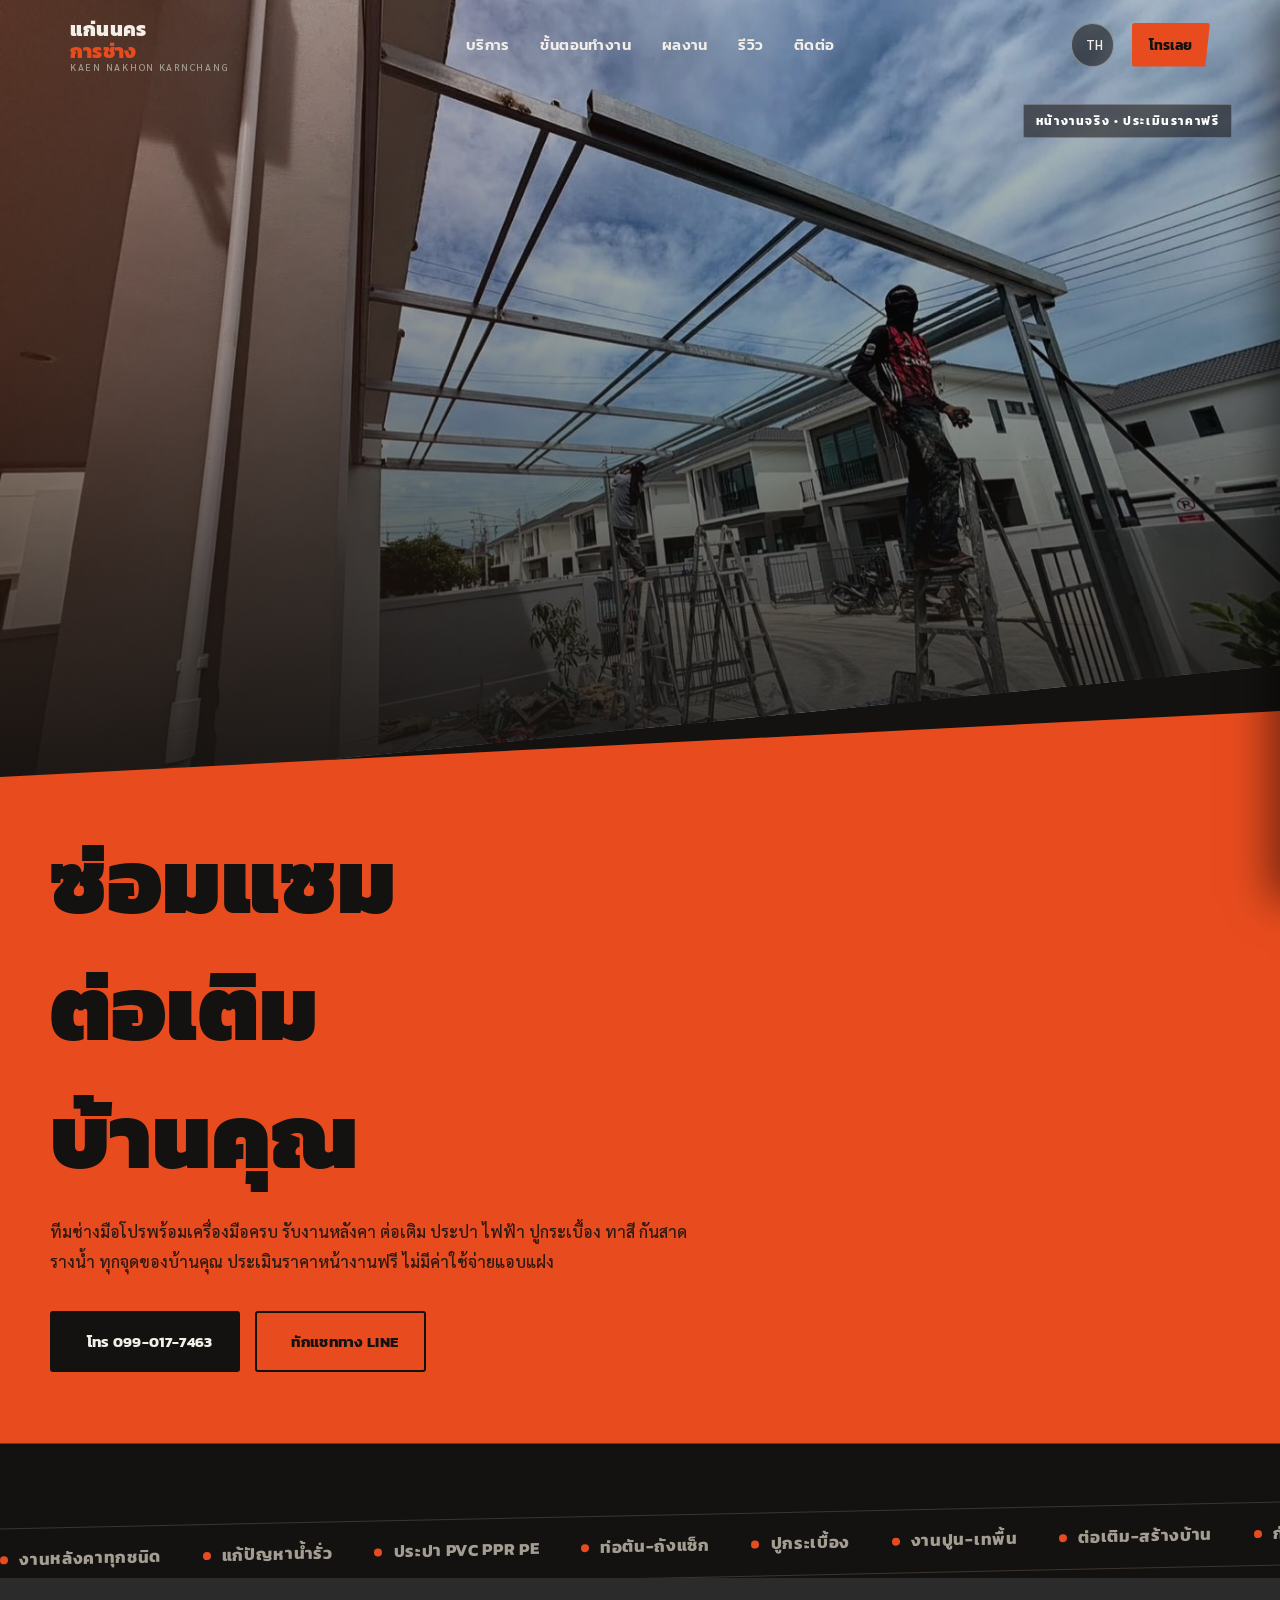
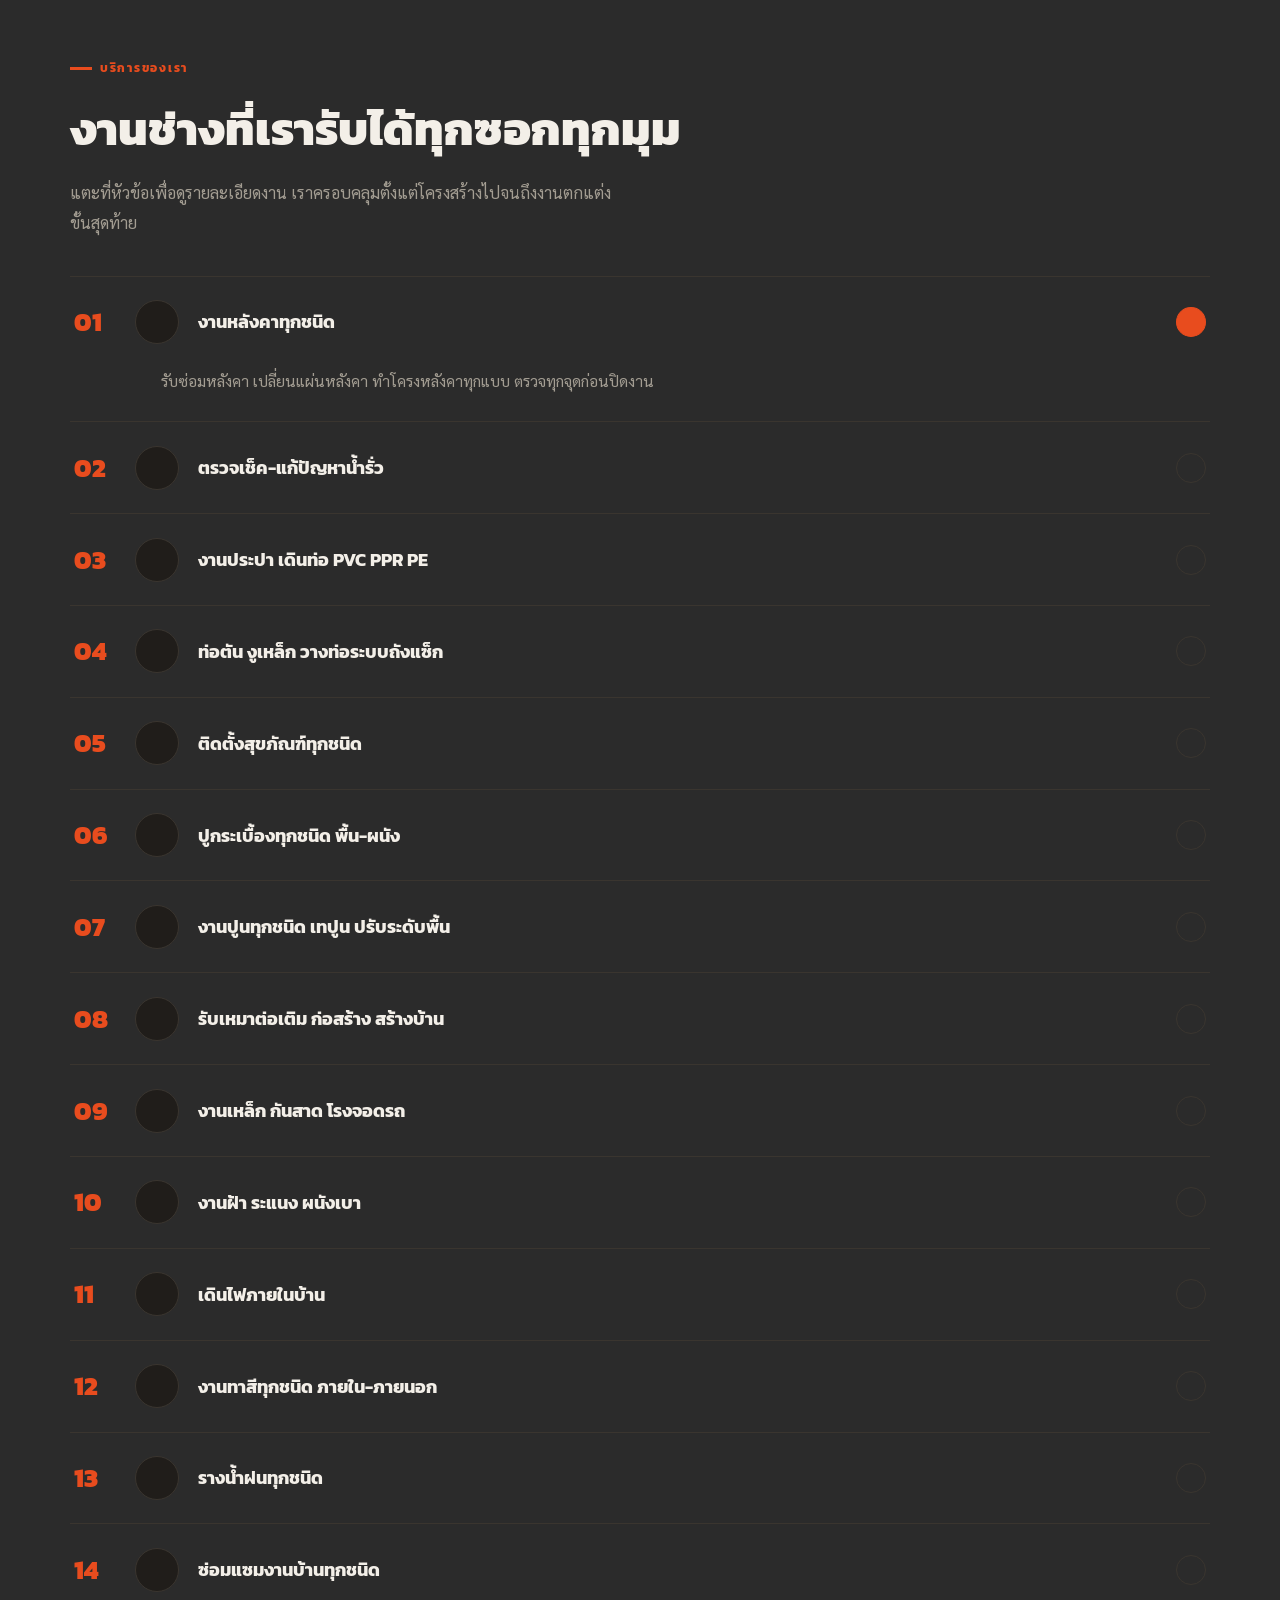
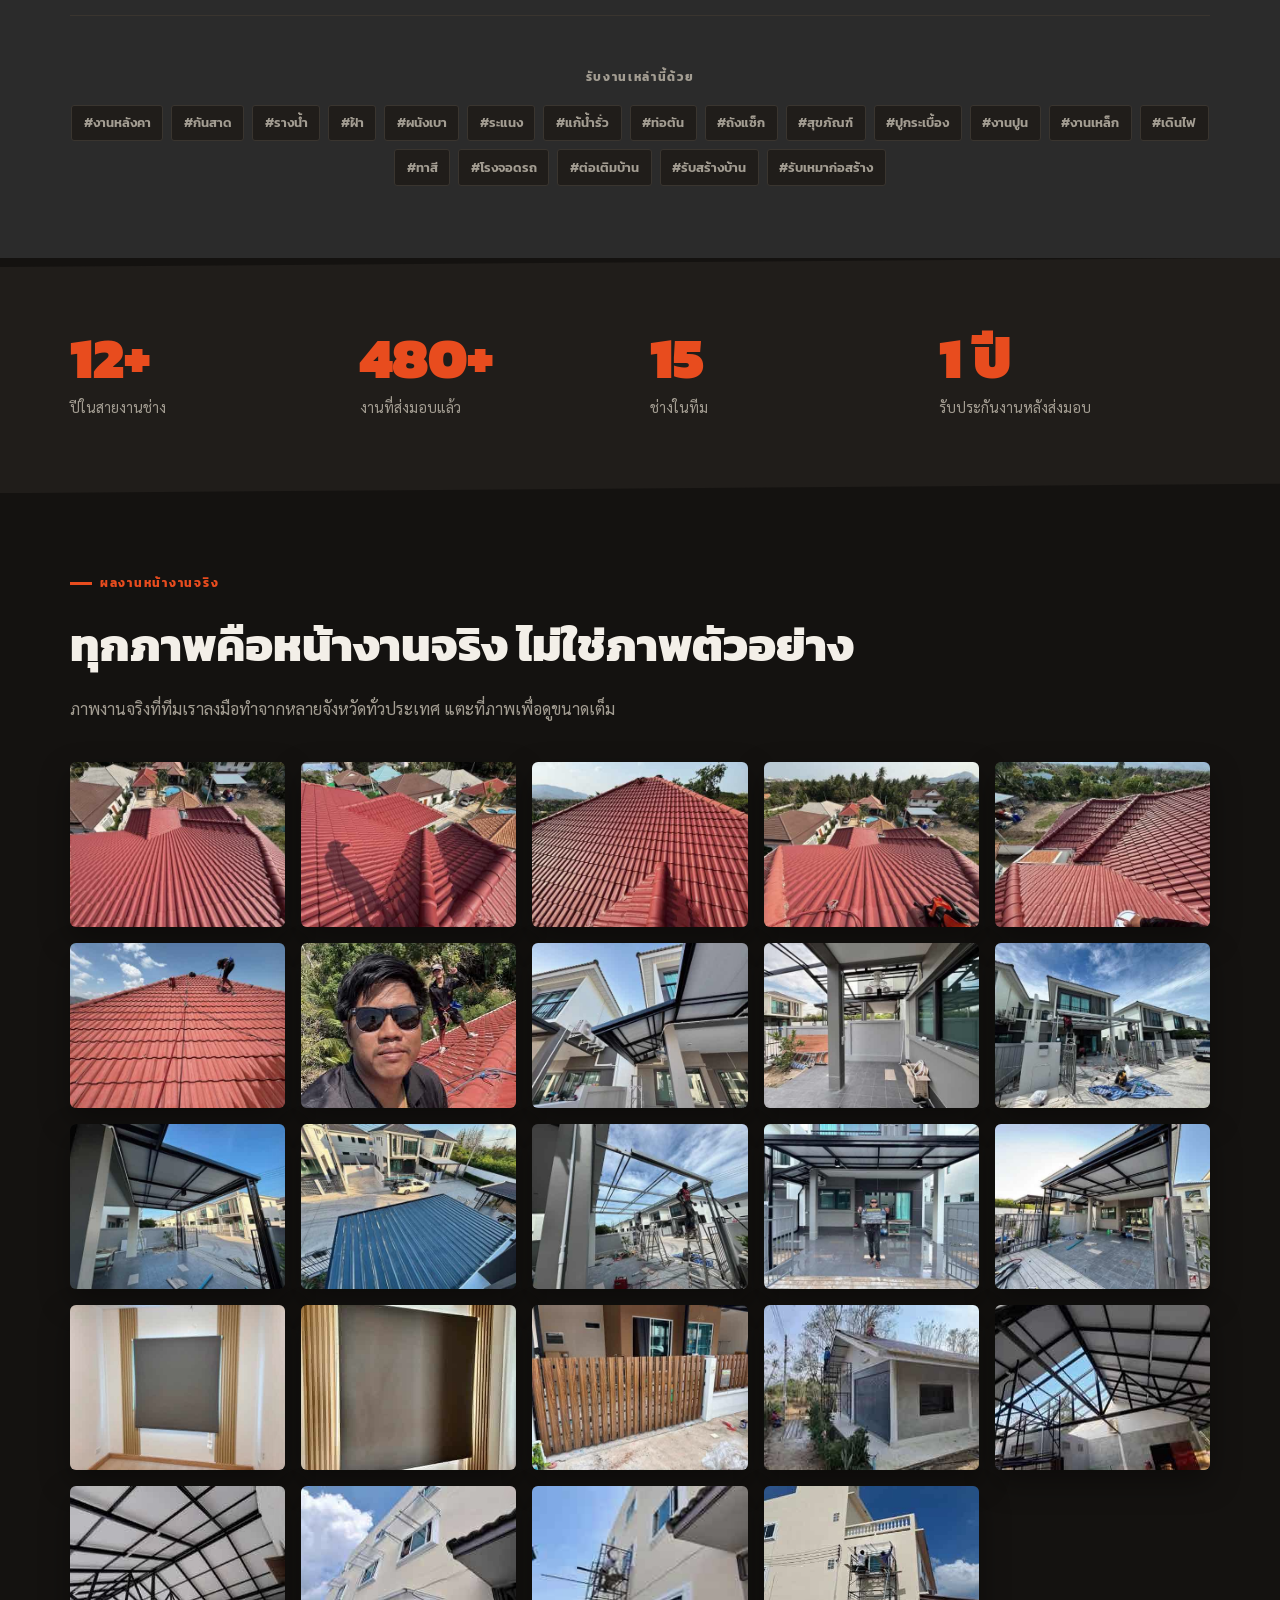
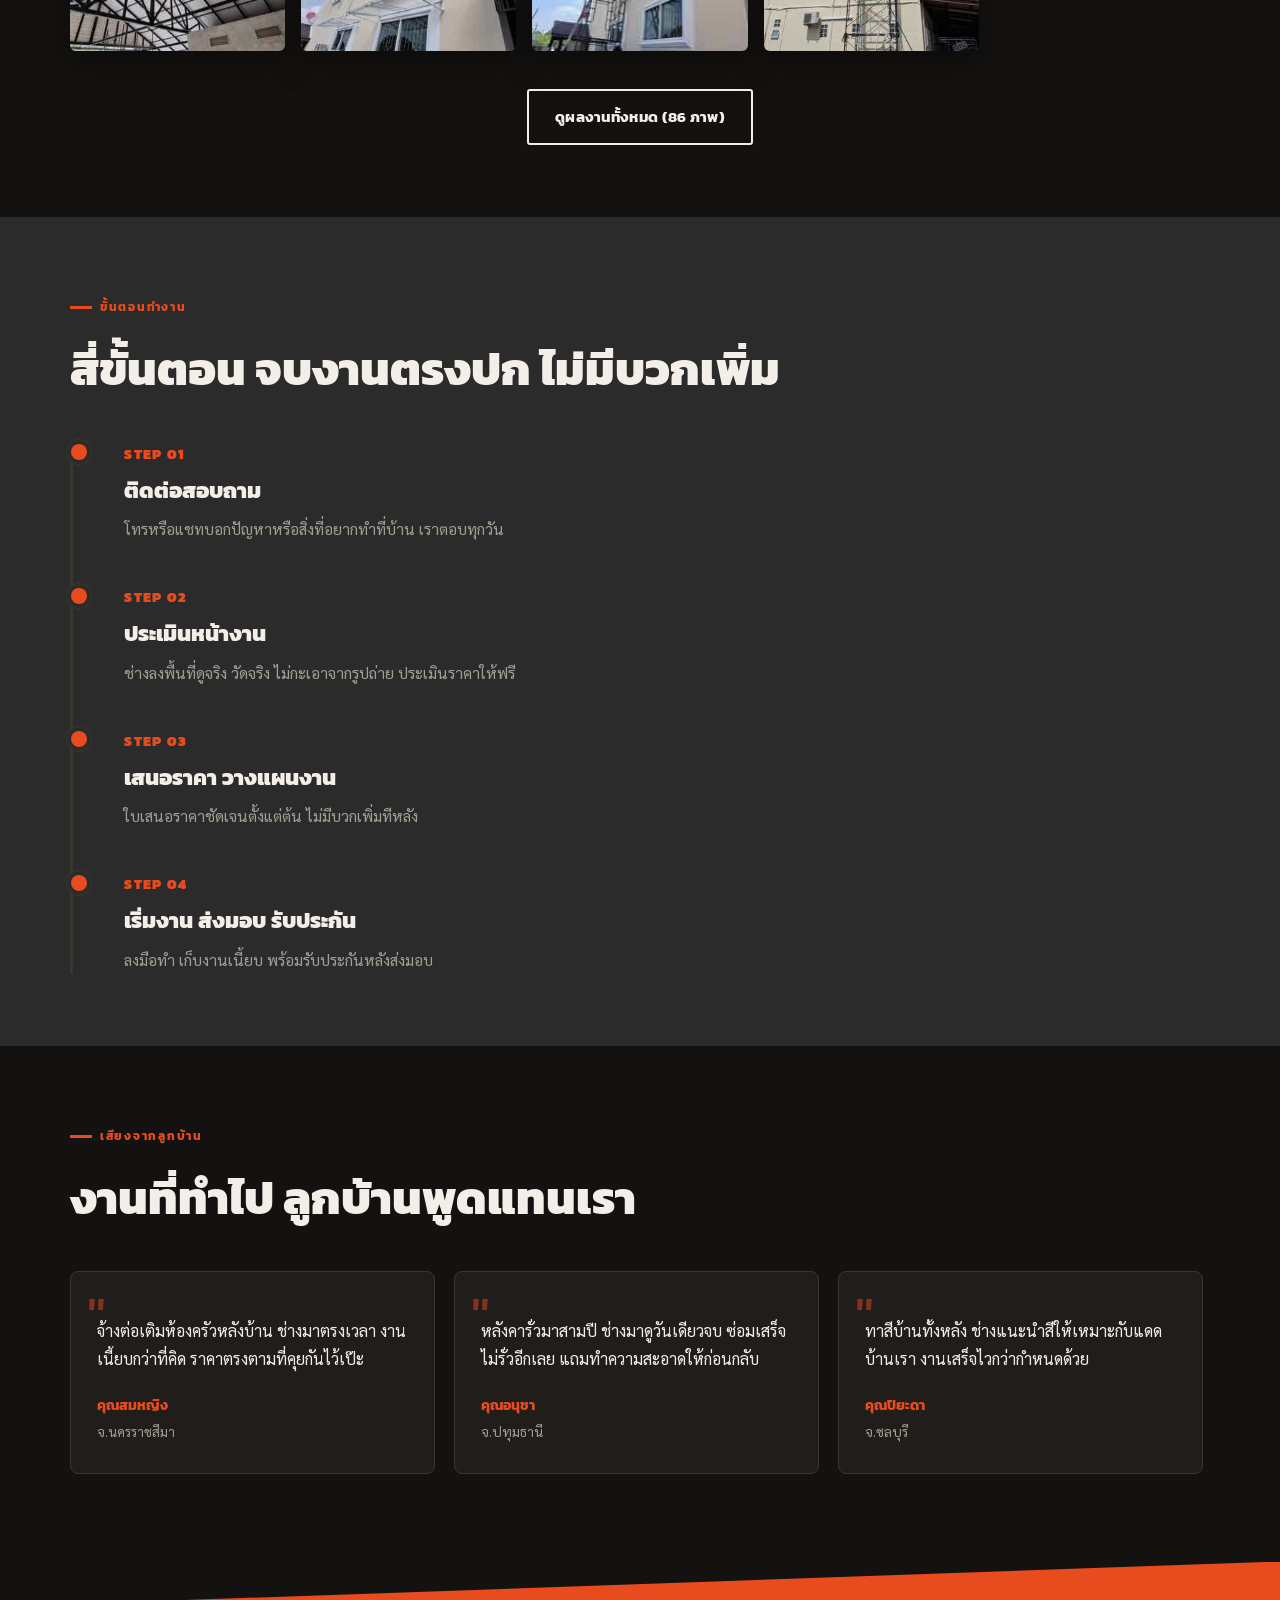
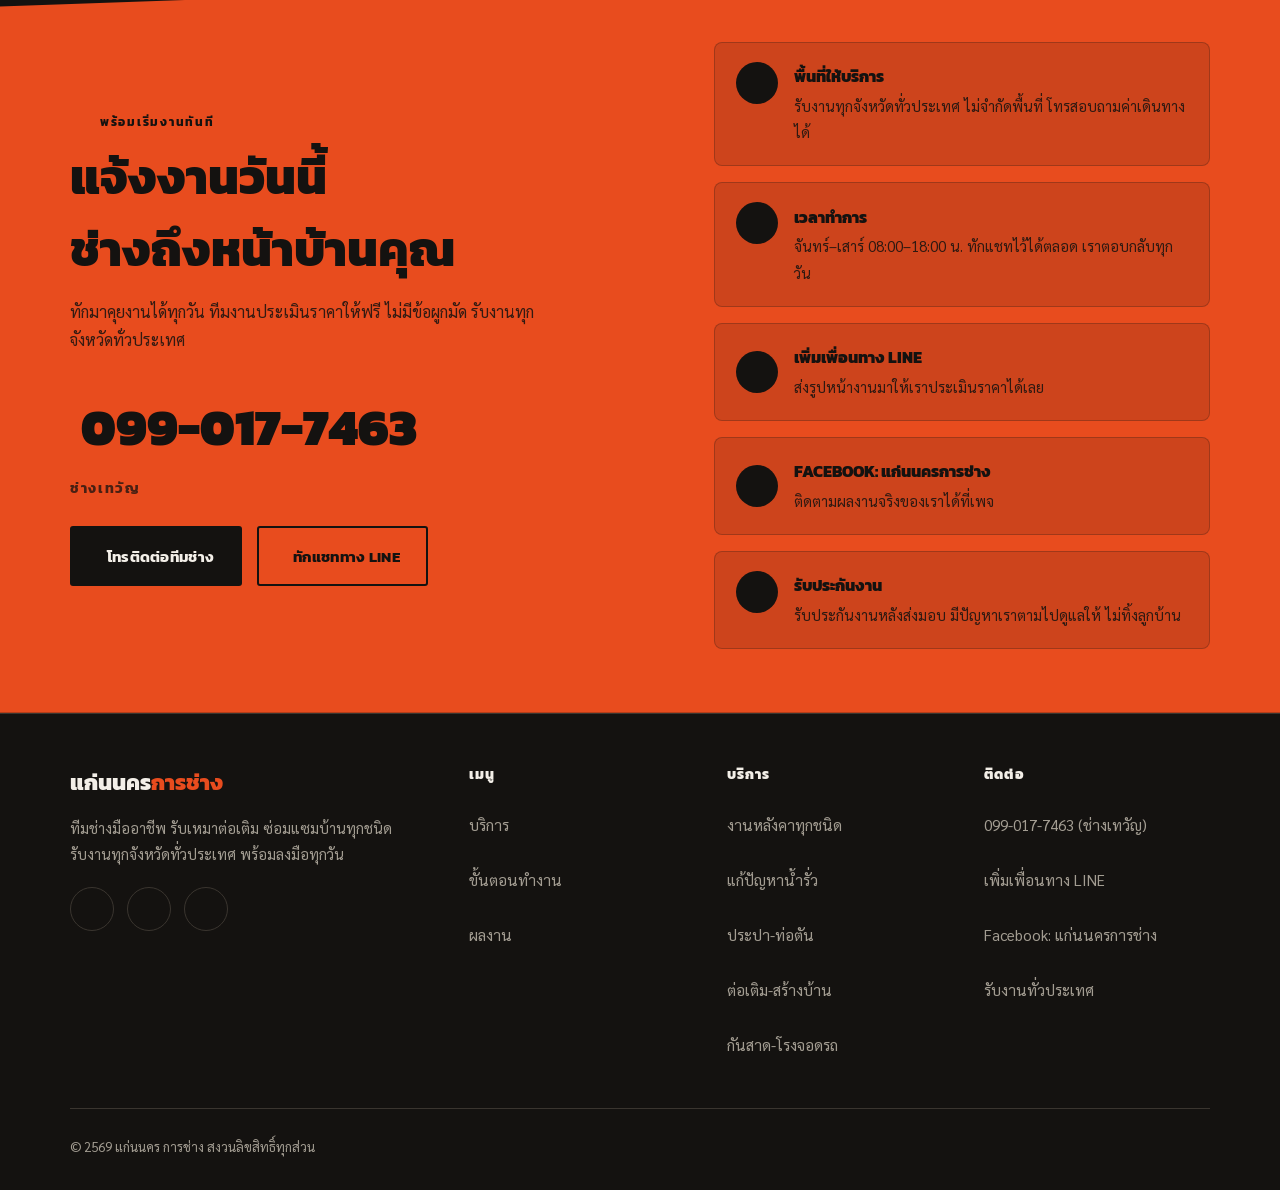
==== commit 44b65bc7: "Rebuild index.html on the v1 design, carrying the current content Swap the landing page to the v1 va" ====
--- a/index.html
+++ b/index.html
@@ -3,1307 +3,1328 @@
 <head>
 <meta charset="UTF-8">
 <meta name="viewport" content="width=device-width, initial-scale=1.0">
-<title>แก่นนคร การช่าง — รับเหมาต่อเติม ซ่อมแซมบ้านทุกชนิด รับงานทั่วประเทศ</title>
-<meta name="description" content="แก่นนคร การช่าง รับเหมาต่อเติม ซ่อมแซมบ้านทุกชนิด รับงานทุกจังหวัดทั่วประเทศ งานหลังคา ประปา ไฟฟ้า ปูกระเบื้อง ทาสี กันสาด รางน้ำ ทีมช่างมือโปร ประเมินราคาหน้างานฟรี">
+<title>แก่นนคร การช่าง | รับเหมาต่อเติม ซ่อมแซมบ้านทุกชนิด รับงานทั่วประเทศ</title>
+<meta name="description" content="แก่นนคร การช่าง ทีมช่างมืออาชีพ รับเหมาต่อเติม ซ่อมแซมบ้านทุกชนิด รับงานทุกจังหวัดทั่วประเทศ งานหลังคา ประปา ไฟฟ้า ปูกระเบื้อง ทาสี กันสาด รางน้ำ ประเมินราคาหน้างานฟรี">
 <meta name="keywords" content="รับซ่อมหลังคาทุกชนิด, รับตรวจเช็คน้ำรั่วไม่ทราบสาเหตุ, รับงานประปา, รับปูกระเบื้องทุกชนิด, รับเหมาต่อเติมทุกชนิด, รับทำโครงหลังคาทุกชนิด, เปลี่ยนแผ่นหลังคา, กันสาดทุกชนิด, งานฝ้าทุกชนิด, ระแนงทุกชนิด, เดินไฟภายในบ้าน, ซ่อมแซมงานบ้าน, ปรับระดับพื้นปูนเทปูน, ปูกระเบื้อง, งานซ่อมแซมทุกชนิด, รับติดตั้งสุขภัณฑ์ทุกชนิด, รับวางท่อระบบถังแซ็ก, รับงานทาสีทุกชนิด, รับงานท่อตันงูเหล็กทุกชนิด, รับงานต่อท่อ PVC PPR PE, รับงานปูนทุกชนิด, รับงานเหล็กทุกชนิด, รับงานรางน้ำฝนทุกชนิด, รับต่อเติมบ้าน, รับเหมาก่อสร้าง, รับสร้างบ้าน, รับงานหลังคา, โรงจอดรถ, ผนังเบา, แก้น้ำรั่ว">
 <link rel="preconnect" href="https://fonts.googleapis.com">
 <link rel="preconnect" href="https://fonts.gstatic.com" crossorigin>
-<link href="https://fonts.googleapis.com/css2?family=Chonburi&family=IBM+Plex+Sans+Thai:wght@300;400;500;600;700&display=swap" rel="stylesheet">
+<link href="https://fonts.googleapis.com/css2?family=Kanit:wght@400;500;600;700;800;900&family=Sarabun:wght@300;400;500;600;700&display=swap" rel="stylesheet">
 <script src="https://unpkg.com/lucide@0.460.0"></script>
 <style>
-  :root{
-    --background:#F1EDE3;
-    --card:#FBF5E6;
-    --bg-accent:#EAD6A0;
-    --foreground:#241A12;
-    --muted:#6E5B45;
-    --border:#CDBBA0;
-    --primary:#B23A2E;
-    --secondary:#D9A441;
-    --accent:#22344E;
-
-    --font-heading:'Chonburi','Kanit',sans-serif;
-    --font-body:'IBM Plex Sans Thai','Sarabun',sans-serif;
-
-    --torn: polygon(0% 4%,4% 0%,9% 5%,14% 1%,19% 4%,24% 0%,29% 5%,34% 1%,39% 4%,44% 0%,49% 5%,54% 1%,59% 4%,64% 0%,69% 5%,74% 1%,79% 4%,84% 0%,89% 5%,94% 1%,100% 4%,100% 96%,95% 100%,90% 95%,85% 99%,80% 96%,75% 100%,70% 95%,65% 99%,60% 96%,55% 100%,50% 95%,45% 99%,40% 96%,35% 100%,30% 95%,25% 99%,20% 96%,15% 100%,10% 95%,5% 99%,0% 96%);
-  }
-
-  *{margin:0;padding:0;box-sizing:border-box;}
-  html{scroll-behavior:smooth;}
-  body{
-    background:var(--background);
-    color:var(--foreground);
-    font-family:var(--font-body);
-    line-height:1.85;
-    word-break:break-word;
-    overflow-wrap:break-word;
-    overflow-x:hidden;
-    font-size:16px;
-    background-image:
-      radial-gradient(circle, rgba(36,26,18,0.05) 1px, transparent 1.4px);
-    background-size:16px 16px;
-  }
-  img{max-width:100%;height:auto;display:block;}
-  a{color:inherit;text-decoration:none;}
-  ul{list-style:none;}
-  section{position:relative;}
-
-  h1,h2,h3,h4{
-    font-family:var(--font-heading);
-    line-height:1.55;
-    font-weight:400;
-    letter-spacing:normal;
-  }
-  html:lang(en) h1, html:lang(en) h2, html:lang(en) h3, html:lang(en) h4,
-  html:lang(en) .stencil, html:lang(en) .kicker, html:lang(en) .stamp, html:lang(en) .receipt-code{
-    letter-spacing:0.03em;
-  }
-
-  .wrap{max-width:1180px;margin:0 auto;padding:0 1.25rem;}
-  .container{max-width:1180px;margin:0 auto;padding:0 1.25rem;}
-
-  /* ---------- utility: torn paper & tape & pins ---------- */
-  .torn{ clip-path:var(--torn); }
-  .paper{
-    background:var(--card);
-    border:1px solid var(--border);
-    box-shadow:0 10px 24px -10px rgba(36,26,18,.35), 0 2px 0 rgba(36,26,18,.06);
-    position:relative;
-  }
-  .tape{
-    position:absolute;
-    width:64px;height:24px;
-    background:linear-gradient(135deg, rgba(217,164,65,.92), rgba(217,164,65,.68));
-    box-shadow:0 3px 5px rgba(0,0,0,.2);
-    border:1px solid rgba(255,255,255,.5);
-    z-index:3;
-  }
-  .tape.navy{background:linear-gradient(135deg, rgba(34,52,78,.9), rgba(34,52,78,.65));}
-  .rot1{transform:rotate(-2.2deg);}
-  .rot2{transform:rotate(1.6deg);}
-  .rot3{transform:rotate(-1.1deg);}
-  .rot4{transform:rotate(2.4deg);}
-  .rot5{transform:rotate(-3deg);}
-  .rot6{transform:rotate(1.1deg);}
-
-  .kicker{
-    display:inline-flex;align-items:center;gap:.5rem;
-    background:var(--accent);
-    color:var(--background);
-    font-family:var(--font-heading);
-    font-size:.78rem;
-    padding:.65em 1em;
-    border-radius:3px;
-    transform:rotate(-1.5deg);
-    box-shadow:0 4px 10px -4px rgba(0,0,0,.4);
-  }
-
-  .btn{
-    display:inline-flex;align-items:center;justify-content:center;gap:.5rem;
-    font-family:var(--font-heading);
-    font-size:.95rem;
-    padding:.9em 1.6em;
-    border-radius:4px;
-    border:2px solid var(--foreground);
-    cursor:pointer;
-    min-height:44px;
-    box-shadow:3px 4px 0 var(--foreground);
-    transition:transform .25s ease, box-shadow .25s ease;
-  }
-  .btn:hover{transform:translate(-2px,-2px);box-shadow:5px 6px 0 var(--foreground);}
-  .btn:active{transform:translate(0,0);box-shadow:1px 1px 0 var(--foreground);}
-  .btn-primary{background:var(--primary);color:var(--background);}
-  .btn-secondary{background:var(--secondary);color:var(--foreground);}
-  .btn-outline{background:transparent;color:var(--background);border-color:var(--background);box-shadow:3px 4px 0 rgba(241,237,227,.5);}
-  .btn-outline:hover{box-shadow:5px 6px 0 rgba(241,237,227,.5);}
-  /* outline variant for light/tinted backgrounds */
-  .btn-outline-dark{background:var(--card);color:var(--foreground);border-color:var(--foreground);}
-
-  .reveal{opacity:0;transform:translateY(26px);transition:opacity .6s ease-out, transform .6s ease-out;}
-  .reveal.in-view{opacity:1;transform:translateY(0);}
-
-  /* ---------- NAV ---------- */
-  header.nav{
-    position:sticky;top:0;z-index:50;
-    background:var(--background);
-    border-bottom:3px dashed var(--primary);
-    padding:.9rem 0;
-    transition:background .3s ease, padding .3s ease, box-shadow .3s ease;
-  }
-  header.nav.scrolled{
-    padding:.55rem 0;
-    background:var(--card);
-    box-shadow:0 6px 16px -8px rgba(36,26,18,.35);
-  }
-  .nav-inner{display:flex;align-items:center;justify-content:space-between;gap:1rem;}
-  .brand{display:flex;flex-direction:column;line-height:1;transform:rotate(-1.5deg);}
-  .brand .b1{font-family:var(--font-heading);color:var(--primary);font-size:1.5rem;}
-  .brand .b2{font-family:var(--font-heading);color:var(--accent);font-size:.7rem;margin-top:.15rem;}
-  .nav-links{display:none;align-items:center;gap:1.6rem;}
-  .nav-links a{font-size:.95rem;padding:.5rem .1rem;border-bottom:2px solid transparent;transition:border-color .25s, color .25s;}
-  .nav-links a:hover{border-color:var(--primary);color:var(--primary);}
-  .nav-right{display:flex;align-items:center;gap:1rem;}
-  .lang-sw{display:flex;align-items:center;gap:.3rem;font-size:.78em;color:var(--accent);padding:.4rem;border-radius:3px;}
-  .lang-sw svg{stroke:var(--accent);}
-  .hamburger{display:flex;align-items:center;justify-content:center;width:44px;height:44px;background:var(--primary);color:var(--background);border-radius:4px;border:none;cursor:pointer;}
-  .nav-cta{display:none;}
-
-  .mobile-menu{
-    position:fixed;inset:0 0 0 auto;width:78%;max-width:320px;height:100vh;
-    background:var(--card);
-    border-left:3px dashed var(--primary);
-    transform:translateX(100%);
-    transition:transform .35s ease;
-    z-index:60;
-    padding:5.5rem 1.75rem 2rem;
-    overflow-y:auto;
-  }
-  .mobile-menu.open{transform:translateX(0);}
-  .mobile-menu a{display:block;font-family:var(--font-heading);font-size:1.15rem;padding:.9rem 0;border-bottom:1px solid var(--border);}
-  .menu-backdrop{position:fixed;inset:0;background:rgba(36,26,18,.5);opacity:0;visibility:hidden;transition:opacity .3s ease;z-index:55;}
-  .menu-backdrop.open{opacity:1;visibility:visible;}
-  .close-menu{position:absolute;top:1.4rem;right:1.4rem;width:40px;height:40px;background:var(--primary);color:var(--background);border-radius:4px;display:flex;align-items:center;justify-content:center;border:none;cursor:pointer;}
-
-  /* ---------- HERO ---------- */
-  .hero{
-    background:var(--primary);
-    padding:3.5rem 0 6rem;
-    position:relative;
-    overflow:visible;
-    background-image:
-      radial-gradient(circle, rgba(36,26,18,.16) 1.6px, transparent 1.8px);
-    background-size:22px 22px;
-  }
-  .hero-inner{display:flex;flex-direction:column;gap:2.5rem;}
-  .hero-text{color:var(--background);}
-  .hero-text h1{font-size:2.1rem;margin:1rem 0 1rem;color:var(--background);text-shadow:2px 2px 0 rgba(36,26,18,.35);}
-  .hero-text p{font-size:1.02rem;color:rgba(241,237,227,.9);max-width:34rem;margin-bottom:1.6rem;}
-  .hero-ctas{display:flex;flex-direction:column;gap:.9rem;}
-  .hero-media{position:relative;display:flex;justify-content:center;padding:1rem 0 2rem;}
-  .hero-photo-wrap{position:relative;width:260px;}
-  .hero-photo{width:100%;height:330px;object-fit:cover;}
-  .hero-chip{
-    position:absolute;bottom:-30px;left:-30px;
-    width:120px;
-    background:var(--card);
-    padding:.4rem;
-    box-shadow:0 8px 18px -8px rgba(0,0,0,.5);
-  }
-  .hero-chip img{height:110px;width:100%;object-fit:cover;}
-
-  /* stats strip */
-  .stats-wrap{margin-top:-3rem;position:relative;z-index:5;}
-  .stats-strip{
-    background:var(--card);
-    border:1px dashed var(--primary);
-    display:grid;grid-template-columns:1fr 1fr;gap:1.4rem;
-    padding:1.6rem 1.4rem;
-  }
-  .stats-strip .stat{text-align:center;}
-  .stats-strip .num{font-family:var(--font-heading);font-size:1.6rem;color:var(--primary);}
-  .stats-strip .lab{font-size:.78rem;color:var(--muted);margin-top:.2rem;}
-
-  /* ---------- SECTION HEAD ---------- */
-  .sec-head{margin-bottom:2.2rem;}
-  .sec-head h2{font-size:1.85rem;color:var(--primary);margin-top:.6rem;padding-top:.2rem;}
-  .sec-head .lead{color:var(--muted);margin-top:.6rem;max-width:36rem;}
-  .section{padding:4rem 0;}
-  .section.tint{background:var(--bg-accent);}
-
-  /* ---------- ABOUT ---------- */
-  .about-grid{display:flex;flex-direction:column;gap:2.4rem;}
-  .about-photo-wrap{position:relative;max-width:340px;margin:0 auto;}
-  .about-photo{width:100%;height:380px;object-fit:cover;}
-  .about-chip{position:absolute;top:-24px;right:-18px;width:100px;background:var(--card);padding:.35rem;box-shadow:0 8px 16px -8px rgba(0,0,0,.5);}
-  .about-chip img{height:90px;width:100%;object-fit:cover;}
-  .about-copy p{margin-bottom:1.2rem;color:var(--foreground);}
-  .badge-row{display:flex;flex-wrap:wrap;gap:.7rem;margin-top:1.4rem;}
-  .badge{
-    background:var(--card);border:1px solid var(--border);
-    padding:.6em 1em;font-size:.85rem;
-    box-shadow:2px 3px 0 var(--border);
-    display:flex;align-items:center;gap:.4rem;
-  }
-  .badge svg{color:var(--primary);flex-shrink:0;}
-
-  .tag-strip{margin-top:2.6rem;text-align:center;}
-  .tag-strip-label{
-    display:inline-block;font-size:.8rem;letter-spacing:.12em;
-    text-transform:uppercase;color:var(--muted);margin-bottom:1rem;
-  }
-  .tag-chips{justify-content:center;gap:.5rem;margin-top:0;}
-  .tag-chips .badge{font-size:.8rem;padding:.45em .85em;box-shadow:1px 2px 0 var(--border);}
-
-  /* ---------- RECEIPT / SERVICES ---------- */
-  .receipt-wrap{display:flex;justify-content:center;}
-  .receipt{
-    background:var(--card);
-    max-width:480px;width:100%;
-    padding:2.2rem 1.6rem 2rem;
-    box-shadow:0 16px 32px -14px rgba(36,26,18,.4);
-    position:relative;
-  }
-  /* the receipt is very tall, so even a 2deg tilt pushes its bounding box
-     past a narrow viewport and causes sideways page scroll — sit it straight on mobile */
-  @media (max-width:767px){
-    .receipt.rot1{transform:none;}
-  }
-  .receipt-head{text-align:center;border-bottom:2px dashed var(--border);padding-bottom:1.1rem;margin-bottom:1.1rem;}
-  .receipt-head .brandline{font-family:var(--font-heading);color:var(--primary);font-size:1.15rem;}
-  .receipt-head .subline{font-size:.8rem;color:var(--muted);margin-top:.4rem;}
-  .r-item{padding:.85rem 0;border-bottom:1px dashed var(--border);display:flex;gap:.8rem;}
-  .r-item:last-of-type{border-bottom:none;}
-  .r-code{
-    font-family:var(--font-heading);color:var(--background);background:var(--primary);
-    font-size:.72rem;min-width:28px;height:28px;display:flex;align-items:center;justify-content:center;
-    border-radius:3px;flex-shrink:0;
-  }
-  .r-title{font-weight:600;font-size:.95rem;}
-  .r-desc{font-size:.82rem;color:var(--muted);margin-top:.25rem;}
-  .r-total{
-    margin-top:1.1rem;padding-top:1rem;border-top:2px dashed var(--border);
-    display:flex;justify-content:space-between;align-items:center;gap:.6rem;
-  }
-  .r-total .tot-label{font-family:var(--font-heading);color:var(--accent);font-size:.95rem;}
-  .r-total .tot-val{font-family:var(--font-heading);color:var(--primary);font-size:.95rem;text-align:right;}
-  .receipt-foot{text-align:center;margin-top:1.2rem;font-size:.78rem;color:var(--muted);}
-  .receipt-tape{position:absolute;top:-14px;left:50%;transform:translateX(-50%) rotate(-2deg);}
-
-  /* ---------- PROCESS ---------- */
-  .process-list{display:flex;flex-direction:column;gap:1.6rem;position:relative;}
-  .ticket{
-    background:var(--card);border:1px solid var(--border);
-    display:flex;align-items:flex-start;gap:1rem;
-    padding:1.3rem 1.3rem 1.3rem 0;
-    box-shadow:0 8px 18px -10px rgba(36,26,18,.35);
-    position:relative;
-  }
-  .ticket-num{
-    font-family:var(--font-heading);
-    background:var(--primary);color:var(--background);
-    width:56px;min-height:56px;flex-shrink:0;
-    display:flex;align-items:center;justify-content:center;
-    font-size:1.3rem;
-    margin-left:-1px;
-    border-right:2px dashed rgba(241,237,227,.5);
-  }
-  .ticket-body h3{font-size:1.02rem;color:var(--accent);margin-bottom:.35rem;padding-top:.1rem;}
-  .ticket-body p{font-size:.85rem;color:var(--muted);}
-
-  /* ---------- GALLERY ---------- */
-  .board{
-    position:relative;
-    background-image:radial-gradient(circle, rgba(36,26,18,.14) 1.5px, transparent 1.7px);
-    background-size:20px 20px;
-    padding:1.5rem 0 3rem;
-  }
-  .gallery-grid{
-    display:grid;grid-template-columns:repeat(auto-fill,minmax(140px,1fr));
-    gap:1rem;padding:0 .5rem;
-  }
-  .g-card{
-    position:relative;background:var(--card);padding:.4rem;
-    box-shadow:0 8px 18px -10px rgba(36,26,18,.45);
-    border:none;cursor:pointer;font:inherit;text-align:inherit;
-    transition:transform .18s ease, box-shadow .18s ease;
-  }
-  .g-card img{width:100%;height:130px;object-fit:cover;display:block;background:var(--border);}
-  .g-card:hover,.g-card:focus-visible{transform:translateY(-4px) rotate(0deg);box-shadow:0 16px 30px -12px rgba(36,26,18,.6);z-index:2;}
-  .g-card:focus-visible{outline:3px solid var(--accent);outline-offset:3px;}
-  .g-card.is-hidden{display:none;}
-  .gallery-more{display:flex;justify-content:center;margin-top:2.2rem;}
-
-  /* ---------- LIGHTBOX ---------- */
-  .lb{
-    position:fixed;inset:0;z-index:200;display:none;
-    background:rgba(24,18,12,.94);
-    align-items:center;justify-content:center;
-  }
-  .lb.open{display:flex;}
-  .lb img{max-width:92vw;max-height:82vh;object-fit:contain;box-shadow:0 24px 60px -20px #000;}
-  .lb-count{
-    position:absolute;top:1.1rem;left:50%;transform:translateX(-50%);
-    color:#f3ede2;font-size:.85rem;letter-spacing:.08em;
-  }
-  .lb-btn{
-    position:absolute;background:rgba(243,237,226,.12);border:1px solid rgba(243,237,226,.35);
-    color:#f3ede2;width:46px;height:46px;display:flex;align-items:center;justify-content:center;
-    cursor:pointer;transition:background .15s ease;
-  }
-  .lb-btn:hover{background:rgba(243,237,226,.28);}
-  .lb-close{top:1rem;right:1rem;}
-  .lb-prev{left:1rem;top:50%;transform:translateY(-50%);}
-  .lb-next{right:1rem;top:50%;transform:translateY(-50%);}
-  @media (max-width:600px){
-    .lb-prev{left:.4rem;} .lb-next{right:.4rem;}
-    .lb-btn{width:40px;height:40px;}
-  }
-
-  /* ---------- WHY US ---------- */
-  .why-grid{display:grid;grid-template-columns:1fr;gap:1.3rem;}
-  .why-card{
-    background:var(--card);border:1px solid var(--border);
-    padding:1.5rem 1.3rem;
-    display:flex;gap:1rem;align-items:flex-start;
-    box-shadow:3px 5px 0 var(--border);
-  }
-  .why-icon{
-    width:46px;height:46px;flex-shrink:0;border-radius:50%;
-    background:var(--accent);color:var(--background);
-    display:flex;align-items:center;justify-content:center;
-  }
-  .why-card h3{font-size:1rem;color:var(--foreground);margin-bottom:.35rem;padding-top:.1rem;}
-  .why-card p{font-size:.85rem;color:var(--muted);}
-
-  /* ---------- TESTIMONIALS ---------- */
-  .notes-grid{display:flex;flex-direction:column;gap:2.2rem;}
-  .note{
-    background:var(--secondary);
-    padding:1.6rem 1.4rem;
-    position:relative;
-    box-shadow:0 10px 22px -12px rgba(36,26,18,.5);
-    color:var(--foreground);
-  }
-  .note::before{
-    content:"";position:absolute;top:14px;left:14px;right:14px;bottom:14px;
-    border:1px dashed rgba(36,26,18,.35);pointer-events:none;
-  }
-  .note p.quote{font-size:.92rem;margin-bottom:1rem;position:relative;z-index:1;}
-  .note-person{display:flex;align-items:center;gap:.7rem;}
-  .note-person img{width:44px;height:44px;border-radius:50%;object-fit:cover;border:2px solid var(--card);}
-  .note-person .nm{font-family:var(--font-heading);font-size:.85rem;color:var(--accent);}
-  .note-person .loc{font-size:.75rem;color:var(--muted);}
-
-  /* ---------- CONTACT ---------- */
-  .contact-sec{background:var(--primary);padding:4rem 0;color:var(--background);}
-  .contact-grid{display:flex;flex-direction:column;gap:2.2rem;}
-  .contact-sec .sec-head h2{color:var(--background);}
-  .contact-sec .sec-head .lead{color:rgba(241,237,227,.85);}
-  .contact-card{
-    background:var(--card);color:var(--foreground);
-    padding:1.8rem 1.5rem;
-    box-shadow:0 14px 30px -14px rgba(0,0,0,.5);
-  }
-  .c-row{display:flex;align-items:flex-start;gap:.8rem;padding:.8rem 0;border-bottom:1px dashed var(--border);}
-  .c-row:last-child{border-bottom:none;}
-  .c-row svg{color:var(--primary);flex-shrink:0;margin-top:.2rem;}
-  .c-row .c-label{font-size:.75rem;color:var(--muted);}
-  .c-row .c-val{font-size:.95rem;font-weight:600;}
-  .c-row .c-val a{color:inherit;text-decoration:none;border-bottom:1px solid var(--primary);}
-  .c-row .c-val a:hover{color:var(--primary);}
-  .c-row .c-sub{font-size:.78rem;color:var(--muted);margin-top:.15rem;}
-  .contact-photo-wrap{position:relative;max-width:320px;margin:0 auto;}
-  .contact-photo-wrap img{width:100%;height:220px;object-fit:cover;}
-
-  /* ---------- FOOTER ---------- */
-  footer{background:var(--accent);color:var(--background);padding:3rem 0 1.6rem;}
-  .foot-grid{display:flex;flex-direction:column;gap:2rem;}
-  .foot-brand .b1{font-family:var(--font-heading);color:var(--secondary);font-size:1.5rem;}
-  .foot-brand p{color:rgba(241,237,227,.75);font-size:.85rem;margin-top:.6rem;max-width:26rem;}
-  .foot-links h2{font-family:var(--font-heading);font-size:.9rem;color:var(--secondary);margin-bottom:.7rem;padding-top:.1rem;}
-  .foot-links a{display:block;font-size:.85rem;color:rgba(241,237,227,.85);padding:.4rem 0;}
-  .foot-social{display:flex;gap:.7rem;margin-top:.8rem;}
-  .foot-social a{width:38px;height:38px;border-radius:50%;background:rgba(241,237,227,.12);display:flex;align-items:center;justify-content:center;}
-  .foot-bottom{border-top:1px solid rgba(241,237,227,.2);margin-top:2rem;padding-top:1.4rem;text-align:center;font-size:.78rem;color:rgba(241,237,227,.7);}
-
-  /* ================= DESKTOP ================= */
-  @media (min-width:768px){
-    .nav-links{display:flex;}
-    .hamburger{display:none;}
-    .nav-cta{display:inline-flex;}
-    .hero-inner{flex-direction:row;align-items:center;justify-content:space-between;}
-    .hero-text{flex:1;max-width:560px;}
-    .hero-text h1{font-size:2.9rem;}
-    .hero-media{flex:1;}
-    .hero-photo-wrap{width:340px;}
-    .hero-photo{height:420px;}
-    .hero-ctas{flex-direction:row;}
-    .stats-strip{grid-template-columns:repeat(4,1fr);}
-    .about-grid{flex-direction:row;align-items:center;gap:3.5rem;}
-    .about-photo-wrap{flex:0 0 340px;}
-    .about-copy{flex:1;}
-    .gallery-grid{grid-template-columns:repeat(auto-fill,minmax(170px,1fr));gap:1.2rem;}
-    .why-grid{grid-template-columns:repeat(2,1fr);}
-    .notes-grid{flex-direction:row;}
-    .note{flex:1;}
-    .contact-grid{flex-direction:row;align-items:center;gap:3rem;}
-    .contact-card{flex:1;}
-    .contact-photo-wrap{flex:0 0 320px;}
-    .foot-grid{flex-direction:row;justify-content:space-between;align-items:flex-start;}
-    .sec-head h2{font-size:2.2rem;}
-  }
-  @media (min-width:1024px){
-    .hero-text h1{font-size:3.4rem;}
-    .gallery-grid{gap:1.4rem;}
-    .g-card img{height:150px;}
-  }
+:root{
+  --background:#141210;
+  --card:#201d1a;
+  --bg-accent:#2b2b2b;
+  --foreground:#f3efe8;
+  --muted:#a39d92;
+  --border:#3a352f;
+  --primary:#e84c1e;
+  --secondary:#3f3b36;
+  --accent:#ff7a3d;
+
+  --font-heading:'Kanit', 'Sarabun', sans-serif;
+  --font-body:'Sarabun', 'Sukhumvit Set', sans-serif;
+}
+*{margin:0;padding:0;box-sizing:border-box;}
+html{scroll-behavior:smooth;}
+body{
+  background:var(--background);
+  color:var(--foreground);
+  font-family:var(--font-body);
+  line-height:1.8;
+  word-break:break-word;
+  overflow-wrap:break-word;
+  overflow-x:hidden;
+  font-size:16px;
+}
+img{max-width:100%;height:auto;display:block;}
+a{color:inherit;text-decoration:none;}
+h1,h2,h3,h4{
+  font-family:var(--font-heading);
+  font-weight:800;
+  line-height:1.5;
+  text-transform:uppercase;
+  padding-top:.15em;
+}
+.container{width:100%;max-width:1180px;margin:0 auto;padding:0 1.25rem;}
+.eyebrow{
+  display:inline-flex;align-items:center;gap:.5rem;
+  font-family:var(--font-heading);
+  font-weight:700;font-size:.78rem;
+  letter-spacing:.14em;
+  text-transform:uppercase;
+  color:var(--primary);
+}
+.eyebrow::before{content:'';width:22px;height:3px;background:var(--primary);display:inline-block;}
+
+/* ---------- NAV ---------- */
+.nav{
+  position:fixed;top:0;left:0;right:0;z-index:100;
+  padding:1.1rem 0;
+  transition:background .35s ease, padding .35s ease, box-shadow .35s ease;
+}
+.nav.scrolled{
+  background:rgba(20,18,16,.94);
+  backdrop-filter:blur(8px);
+  padding:.7rem 0;
+  box-shadow:0 6px 24px rgba(0,0,0,.4);
+  border-bottom:1px solid var(--border);
+}
+.nav__inner{display:flex;align-items:center;justify-content:space-between;}
+.logo{
+  font-family:var(--font-heading);
+  font-weight:800;
+  font-size:1.25rem;
+  text-transform:uppercase;
+  letter-spacing:.01em;
+  line-height:1.1;
+  color:var(--foreground);
+  display:flex;flex-direction:column;
+}
+.logo span{color:var(--primary);}
+.logo small{
+  font-family:var(--font-body);
+  font-weight:500;
+  font-size:.6rem;
+  letter-spacing:.18em;
+  color:var(--muted);
+  text-transform:uppercase;
+}
+.nav__links{
+  display:none;
+  align-items:center;
+  gap:1.9rem;
+}
+.nav__links a{
+  font-family:var(--font-heading);
+  font-weight:600;
+  font-size:.92rem;
+  text-transform:uppercase;
+  letter-spacing:.03em;
+  padding:.6rem 0;
+  position:relative;
+  color:var(--foreground);
+}
+.nav__links a::after{
+  content:'';position:absolute;left:0;bottom:0;width:0;height:2px;background:var(--primary);
+  transition:width .3s ease;
+}
+.nav__links a:hover::after{width:100%;}
+.nav__right{display:flex;align-items:center;gap:1.1rem;}
+.nav__cta{
+  display:none;
+  font-family:var(--font-heading);
+  font-weight:700;
+  text-transform:uppercase;
+  font-size:.85rem;
+  background:var(--primary);
+  color:var(--background);
+  padding:.7em 1.3em;
+  border-radius:3px;
+  clip-path:polygon(0 0,100% 0,94% 100%,0% 100%);
+}
+.lang-sw{
+  display:flex;align-items:center;gap:.3rem;
+  font-size:.8em;font-weight:600;
+  /* the nav sits over the hero photo before scroll, so the pill carries its own
+     translucent backdrop to stay legible against bright sky or dark ground */
+  color:var(--foreground);
+  background:rgba(20,18,16,.55);
+  border:1px solid rgba(243,239,232,.4);
+  backdrop-filter:blur(4px);
+  padding:.4em .75em;
+  border-radius:22px;
+  min-height:44px;
+  font-family:inherit;cursor:pointer;
+}
+.lang-sw:focus-visible{outline:3px solid var(--primary);outline-offset:2px;}
+.lang-sw:hover{color:var(--background);background:var(--primary);border-color:var(--primary);}
+.nav.scrolled .lang-sw{background:transparent;border-color:var(--border);color:var(--muted);backdrop-filter:none;}
+.nav.scrolled .lang-sw:hover{color:var(--primary);border-color:var(--primary);background:transparent;}
+.hamburger{
+  display:flex;flex-direction:column;justify-content:center;gap:5px;
+  width:44px;height:44px;
+  border:none;background:transparent;cursor:pointer;
+  padding:0;
+}
+.hamburger span{display:block;width:24px;height:2px;background:var(--foreground);transition:all .3s ease;}
+.hamburger.open span:nth-child(1){transform:translateY(7px) rotate(45deg);}
+.hamburger.open span:nth-child(2){opacity:0;}
+.hamburger.open span:nth-child(3){transform:translateY(-7px) rotate(-45deg);}
+
+.mobile-menu{
+  position:fixed;top:0;right:0;bottom:0;
+  width:78%;max-width:320px;
+  background:var(--card);
+  border-left:1px solid var(--border);
+  z-index:99;
+  transform:translateX(100%);
+  transition:transform .4s ease;
+  padding:6rem 2rem 2rem;
+  display:flex;flex-direction:column;gap:1.6rem;
+  box-shadow:-10px 0 40px rgba(0,0,0,.5);
+}
+.mobile-menu.open{transform:translateX(0);}
+.mobile-menu a{
+  font-family:var(--font-heading);
+  font-weight:700;font-size:1.2rem;text-transform:uppercase;
+  padding:.5rem 0;border-bottom:1px solid var(--border);
+  min-height:44px;display:flex;align-items:center;
+}
+.overlay{
+  position:fixed;inset:0;background:rgba(0,0,0,.6);z-index:98;
+  opacity:0;visibility:hidden;transition:opacity .35s ease;
+}
+.overlay.open{opacity:1;visibility:visible;}
+
+/* ---------- HERO ---------- */
+.hero{position:relative;padding-top:0;}
+.hero__media{
+  position:relative;height:88vh;min-height:520px;max-height:820px;
+  overflow:hidden;
+  clip-path:polygon(0 0,100% 0,100% 84%,0 100%);
+}
+.hero__media img{
+  width:100%;height:100%;object-fit:cover;object-position:center 30%;
+  filter:grayscale(.15) contrast(1.12) brightness(.9);
+  animation:slowzoom 18s ease-in-out infinite alternate;
+}
+@keyframes slowzoom{from{transform:scale(1);}to{transform:scale(1.12);}}
+.hero__media::after{
+  content:'';position:absolute;inset:0;
+  background:linear-gradient(180deg, rgba(20,18,16,.15) 0%, rgba(20,18,16,.35) 45%, rgba(20,18,16,.92) 100%),
+             linear-gradient(100deg, rgba(232,76,30,.28), transparent 55%);
+}
+.hero__tag{
+  position:absolute;left:1.25rem;top:6.5rem;z-index:2;
+  color:#fff;font-family:var(--font-heading);
+  background:rgba(20,18,16,.55);
+  border:1px solid rgba(255,255,255,.25);
+  padding:.5em 1em;border-radius:2px;
+  font-size:.72rem;letter-spacing:.14em;font-weight:700;text-transform:uppercase;
+  backdrop-filter:blur(4px);
+}
+.hero__band{
+  position:relative;margin-top:-9vh;z-index:2;
+  background:var(--primary);
+  clip-path:polygon(0 9%,100% 0,100% 100%,0 100%);
+  padding:3.2rem 1.25rem 3.4rem;
+}
+.hero__band-inner{max-width:1180px;margin:0 auto;}
+.hero__headline{
+  color:var(--background);
+  font-size:clamp(2.4rem, 9vw, 5.4rem);
+  font-weight:900;
+  letter-spacing:0;
+  line-height:1.42;
+}
+.hero__sub{
+  color:var(--background);
+  opacity:.88;
+  max-width:640px;
+  margin-top:1.1rem;
+  font-size:1.02rem;
+  font-weight:500;
+}
+.hero__ctas{display:flex;flex-wrap:wrap;gap:.9rem;margin-top:1.8rem;}
+.btn{
+  font-family:var(--font-heading);font-weight:700;text-transform:uppercase;
+  font-size:.95rem;letter-spacing:.02em;
+  padding:.95em 1.7em;
+  border-radius:3px;
+  display:inline-flex;align-items:center;gap:.55rem;
+  min-height:44px;
+  border:2px solid transparent;
+  transition:transform .25s ease, box-shadow .25s ease, background .25s ease;
+  cursor:pointer;
+}
+.btn:hover{transform:translateY(-3px);}
+.btn-dark{background:var(--background);color:var(--foreground);}
+.btn-dark:hover{box-shadow:0 10px 26px rgba(0,0,0,.5);}
+.btn-outline{background:transparent;border-color:var(--background);color:var(--background);}
+.btn-outline:hover{background:rgba(20,18,16,.12);}
+/* .btn-outline is dark-on-light, for use on the orange bands. This variant is for
+   the dark page background, where the dark outline would be invisible. */
+.btn-outline-light{background:transparent;border-color:var(--foreground);color:var(--foreground);}
+.btn-outline-light:hover{background:var(--primary);border-color:var(--primary);color:var(--background);}
+
+/* ---------- MARQUEE ---------- */
+.marquee{
+  background:var(--background);
+  border-top:1px solid var(--border);border-bottom:1px solid var(--border);
+  overflow:hidden;padding:1rem 0;
+  transform:skewY(-1.2deg);
+  margin:-1px 0;
+}
+.marquee__track{
+  display:flex;width:max-content;
+  animation:scrollx 26s linear infinite;
+  gap:2.6rem;
+}
+.marquee__track span{
+  font-family:var(--font-heading);font-weight:700;text-transform:uppercase;
+  font-size:1.05rem;letter-spacing:.04em;color:var(--muted);white-space:nowrap;
+  display:flex;align-items:center;gap:.7rem;
+}
+.marquee__track span::before{content:'';width:8px;height:8px;background:var(--primary);border-radius:50%;flex-shrink:0;}
+@keyframes scrollx{from{transform:translateX(0);}to{transform:translateX(-50%);}}
+
+/* ---------- SECTION GENERIC ---------- */
+section{padding:4.5rem 0;}
+.section-head{margin-bottom:2.4rem;}
+.section-head h2{font-size:clamp(1.9rem,5vw,2.9rem);color:var(--foreground);margin-top:.5rem;}
+.section-head p{color:var(--muted);max-width:560px;margin-top:.9rem;font-size:1.02rem;}
+
+.reveal{opacity:0;transform:translateY(28px);transition:opacity .7s ease, transform .7s ease;}
+.reveal.in{opacity:1;transform:translateY(0);}
+
+/* ---------- SERVICES ACCORDION ---------- */
+.services{background:var(--bg-accent);position:relative;}
+.acc-list{border-top:1px solid var(--border);}
+.acc-item{border-bottom:1px solid var(--border);}
+.acc-item summary{
+  list-style:none;cursor:pointer;
+  display:flex;align-items:center;gap:1.2rem;
+  padding:1.4rem .25rem;
+  min-height:44px;
+}
+.acc-item summary::-webkit-details-marker{display:none;}
+.acc-num{
+  font-family:var(--font-heading);font-weight:800;font-size:1.6rem;color:var(--primary);
+  min-width:2.6rem;
+}
+.acc-icon{
+  width:44px;height:44px;flex-shrink:0;border-radius:50%;
+  background:var(--card);border:1px solid var(--border);
+  display:flex;align-items:center;justify-content:center;color:var(--primary);
+}
+.acc-title{
+  font-family:var(--font-heading);font-weight:700;font-size:1.15rem;text-transform:uppercase;
+  flex:1;color:var(--foreground);
+}
+.acc-plus{
+  width:30px;height:30px;border-radius:50%;border:1px solid var(--border);
+  display:flex;align-items:center;justify-content:center;flex-shrink:0;
+  transition:transform .3s ease, background .3s ease;
+}
+.acc-item[open] .acc-plus{transform:rotate(45deg);background:var(--primary);border-color:var(--primary);}
+.acc-body{padding:0 .25rem 1.6rem 5.7rem;color:var(--muted);max-width:640px;font-size:.98rem;}
+
+/* ---------- STATS ---------- */
+.stats{
+  background:var(--card);
+  position:relative;
+  clip-path:polygon(0 4%, 100% 0, 100% 96%, 0 100%);
+  padding:4.5rem 0;
+}
+.stats-grid{display:grid;grid-template-columns:1fr 1fr;gap:2.2rem 1.2rem;}
+.stat-num{
+  font-family:var(--font-heading);font-weight:900;font-size:clamp(2.4rem,6vw,3.6rem);
+  color:var(--primary);line-height:1;
+}
+.stat-label{color:var(--muted);font-size:.9rem;margin-top:.5rem;max-width:220px;}
+
+/* ---------- GALLERY ---------- */
+.gallery{background:var(--background);}
+.gallery-grid{
+  display:grid;grid-template-columns:repeat(auto-fill,minmax(150px,1fr));gap:.9rem;
+}
+.g-item{
+  position:relative;border-radius:6px;overflow:hidden;
+  box-shadow:0 12px 30px rgba(0,0,0,.35);
+  padding:0;border:none;background:var(--card);cursor:pointer;
+  font:inherit;color:inherit;display:block;
+}
+.g-item:focus-visible{outline:3px solid var(--primary);outline-offset:3px;}
+.g-item.is-hidden{display:none;}
+.gallery-more{display:flex;justify-content:center;margin-top:2.4rem;}
+.g-item img{width:100%;height:140px;object-fit:cover;transition:transform .5s ease, filter .5s ease;filter:grayscale(.2);background:var(--bg-accent);}
+.g-item:hover img{transform:scale(1.08);filter:grayscale(0);}
+
+
+/* ---------- PROCESS TIMELINE ---------- */
+.process{background:var(--bg-accent);position:relative;}
+.timeline{position:relative;padding-left:1.6rem;border-left:3px solid var(--border);}
+.tl-step{position:relative;padding:0 0 2.6rem 1.6rem;}
+.tl-step:last-child{padding-bottom:0;}
+.tl-step::before{
+  content:'';position:absolute;left:-1.7rem;top:.15rem;
+  width:16px;height:16px;border-radius:50%;background:var(--primary);
+  box-shadow:0 0 0 4px var(--bg-accent), 0 0 0 5px var(--border);
+}
+.tl-step .tl-num{font-family:var(--font-heading);font-weight:900;color:var(--primary);font-size:.85rem;letter-spacing:.1em;}
+.tl-step h3{font-size:1.35rem;margin-top:.35rem;color:var(--foreground);}
+.tl-step p{color:var(--muted);margin-top:.5rem;max-width:520px;font-size:.98rem;}
+
+/* ---------- TESTIMONIALS ---------- */
+.testi{background:var(--background);}
+.testi-row{display:flex;gap:1.2rem;overflow-x:auto;padding-bottom:1rem;scroll-snap-type:x mandatory;}
+.testi-row::-webkit-scrollbar{height:6px;}
+.testi-row::-webkit-scrollbar-thumb{background:var(--border);border-radius:3px;}
+.t-card{
+  flex:0 0 82%;scroll-snap-align:start;
+  background:var(--card);border:1px solid var(--border);
+  border-radius:8px;padding:1.8rem 1.6rem;
+  position:relative;
+}
+.t-card::before{
+  content:'"';position:absolute;top:-.4rem;left:1rem;
+  font-family:var(--font-heading);font-size:3.5rem;color:var(--primary);opacity:.5;
+}
+.t-quote{font-size:1rem;color:var(--foreground);margin-top:1rem;}
+.t-name{margin-top:1.2rem;font-family:var(--font-heading);font-weight:700;color:var(--primary);text-transform:uppercase;font-size:.9rem;}
+.t-role{color:var(--muted);font-size:.85rem;}
+
+/* ---------- CONTACT ---------- */
+.contact{
+  position:relative;background:var(--primary);
+  clip-path:polygon(0 6%, 100% 0, 100% 100%, 0 100%);
+  padding:5rem 0 4rem;
+  color:var(--background);
+}
+.contact-grid{display:grid;grid-template-columns:1fr;gap:2.4rem;}
+.contact h2{color:var(--background);font-size:clamp(2rem,6vw,3rem);}
+.contact p.lead{color:var(--background);opacity:.85;margin-top:.8rem;max-width:480px;}
+.contact-phone{
+  font-family:var(--font-heading);font-weight:900;font-size:clamp(2rem,7vw,3.2rem);
+  color:var(--background);margin-top:1.6rem;display:flex;align-items:center;gap:.7rem;
+}
+.contact-person{
+  font-family:var(--font-heading);font-weight:700;
+  font-size:.85rem;letter-spacing:.12em;text-transform:uppercase;
+  color:var(--background);opacity:.75;margin-top:.2rem;
+}
+.contact-info{display:grid;gap:1rem;}
+.c-card{
+  background:rgba(20,18,16,.12);
+  border:1px solid rgba(20,18,16,.25);
+  border-radius:8px;padding:1.2rem 1.3rem;
+  display:flex;gap:1rem;align-items:flex-start;
+}
+.c-card .ic{
+  width:42px;height:42px;border-radius:50%;background:var(--background);
+  color:var(--primary);display:flex;align-items:center;justify-content:center;flex-shrink:0;
+}
+.c-card h3{color:var(--background);font-size:1rem;text-transform:uppercase;}
+.c-card p{color:var(--background);opacity:.85;font-size:.92rem;margin-top:.3rem;}
+/* LINE/Facebook cards are links: the whole card is the tap target, not just the text */
+.c-card--link{
+  align-items:center;min-height:44px;cursor:pointer;
+  transition:background .2s ease, border-color .2s ease, transform .2s ease;
+}
+.c-card--link:hover,.c-card--link:focus-visible{
+  background:rgba(20,18,16,.22);border-color:var(--background);transform:translateY(-2px);
+}
+.c-card--link:focus-visible{outline:3px solid var(--background);outline-offset:2px;}
+.c-card--link > div{flex:1;}
+.c-card__go{
+  flex-shrink:0;color:var(--background);opacity:.55;
+  display:flex;align-items:center;transition:opacity .2s ease, transform .2s ease;
+}
+.c-card--link:hover .c-card__go{opacity:1;transform:translate(2px,-2px);}
+
+/* ---------- FOOTER ---------- */
+footer{background:var(--background);border-top:1px solid var(--border);padding:3rem 0 2rem;}
+.footer-grid{display:grid;grid-template-columns:1fr;gap:2rem;}
+.footer-logo{font-family:var(--font-heading);font-weight:800;font-size:1.4rem;text-transform:uppercase;}
+.footer-logo span{color:var(--primary);}
+.footer-desc{color:var(--muted);margin-top:.8rem;max-width:340px;font-size:.92rem;}
+.footer-links{display:flex;flex-direction:column;gap:.7rem;}
+.footer-links a{color:var(--muted);font-size:.95rem;min-height:44px;display:flex;align-items:center;}
+.footer-links a:hover{color:var(--primary);}
+.footer-links h4{color:var(--foreground);text-transform:uppercase;font-size:.85rem;letter-spacing:.08em;margin-bottom:.5rem;font-family:var(--font-heading);}
+.social-row{display:flex;gap:.8rem;margin-top:1.2rem;}
+.social-row a{
+  width:44px;height:44px;border-radius:50%;border:1px solid var(--border);
+  display:flex;align-items:center;justify-content:center;color:var(--muted);
+}
+.social-row a:hover{color:var(--primary);border-color:var(--primary);}
+.footer-bottom{
+  margin-top:2.5rem;padding-top:1.6rem;border-top:1px solid var(--border);
+  display:flex;flex-direction:column;gap:.6rem;color:var(--muted);font-size:.82rem;
+}
+
+/* ---------- DESKTOP ---------- */
+@media (min-width:768px){
+  .nav__links{display:flex;}
+  .nav__cta{display:inline-flex;}
+  .hamburger{display:none;}
+  .hero__band{padding:4rem 2rem 4.5rem;}
+  .hero__tag{left:auto;right:3rem;}
+  .hero__ctas{margin-top:2.2rem;}
+  .stats-grid{grid-template-columns:repeat(4,1fr);}
+  .gallery-grid{grid-template-columns:repeat(auto-fill,minmax(180px,1fr));gap:1rem;}
+  .g-item img{height:165px;}
+  .contact-grid{grid-template-columns:1.1fr .9fr;align-items:center;}
+  .footer-grid{grid-template-columns:1.3fr .8fr .8fr .8fr;}
+  .t-card{flex:0 0 32%;}
+  .acc-body{padding-left:5.7rem;}
+}
+@media (min-width:1024px){
+  .hero__headline{font-size:clamp(3.4rem,7vw,6.2rem);}
+}
+
+/* ---------- KEYWORD CHIPS ---------- */
+.tag-strip{margin-top:2.8rem;text-align:center;}
+.tag-strip__label{
+  display:inline-block;font-family:var(--font-heading);font-weight:700;
+  font-size:.75rem;letter-spacing:.14em;text-transform:uppercase;
+  color:var(--muted);margin-bottom:1rem;
+}
+.tag-chips{display:flex;flex-wrap:wrap;gap:.5rem;justify-content:center;}
+.tag-chips span{
+  font-family:var(--font-heading);font-weight:600;font-size:.8rem;
+  background:var(--card);border:1px solid var(--border);
+  color:var(--muted);padding:.45em .9em;border-radius:3px;
+}
+
+/* ---------- LIGHTBOX ---------- */
+.lb{position:fixed;inset:0;z-index:200;display:none;background:rgba(10,9,8,.96);
+  align-items:center;justify-content:center;}
+.lb.open{display:flex;}
+.lb img{max-width:92vw;max-height:82vh;object-fit:contain;border-radius:4px;
+  box-shadow:0 30px 70px rgba(0,0,0,.8);}
+.lb__count{position:absolute;top:1.1rem;left:50%;transform:translateX(-50%);
+  font-family:var(--font-heading);font-weight:700;font-size:.8rem;
+  letter-spacing:.14em;color:var(--muted);}
+.lb__btn{position:absolute;background:rgba(243,239,232,.1);
+  border:1px solid rgba(243,239,232,.3);color:var(--foreground);
+  width:46px;height:46px;border-radius:3px;cursor:pointer;
+  display:flex;align-items:center;justify-content:center;transition:background .2s ease;}
+.lb__btn:hover{background:var(--primary);border-color:var(--primary);color:var(--background);}
+.lb__close{top:1rem;right:1rem;}
+.lb__prev{left:1rem;top:50%;transform:translateY(-50%);}
+.lb__next{right:1rem;top:50%;transform:translateY(-50%);}
+@media (max-width:600px){
+  .lb__prev{left:.4rem;} .lb__next{right:.4rem;}
+  .lb__btn{width:40px;height:40px;}
+}
 </style>
 </head>
 <body>
 
-<header class="nav" id="siteNav">
-  <div class="wrap nav-inner">
-    <a href="#top" class="brand">
-      <span class="b1">แก่นนคร</span>
-      <span class="b2">การช่าง</span>
-    </a>
-    <nav class="nav-links">
-      <a href="#about" data-lang-th="เกี่ยวกับเรา" data-lang-en="About">เกี่ยวกับเรา</a>
+<header>
+<nav class="nav" id="nav">
+  <div class="container nav__inner">
+    <a href="#top" class="logo">แก่นนคร<span>การช่าง</span><small>KAEN NAKHON KARNCHANG</small></a>
+    <div class="nav__links">
       <a href="#services" data-lang-th="บริการ" data-lang-en="Services">บริการ</a>
-      <a href="#gallery" data-lang-th="ผลงาน" data-lang-en="Our Work">ผลงาน</a>
-      <a href="#process" data-lang-th="ขั้นตอน" data-lang-en="Process">ขั้นตอน</a>
+      <a href="#process" data-lang-th="ขั้นตอนทำงาน" data-lang-en="Process">ขั้นตอนทำงาน</a>
+      <a href="#gallery" data-lang-th="ผลงาน" data-lang-en="Work">ผลงาน</a>
       <a href="#reviews" data-lang-th="รีวิว" data-lang-en="Reviews">รีวิว</a>
       <a href="#contact" data-lang-th="ติดต่อ" data-lang-en="Contact">ติดต่อ</a>
-    </nav>
-    <div class="nav-right">
-      <div class="lang-sw" aria-label="switch language">
-        <i data-lucide="globe" width="14" height="14"></i>
-        <span class="lang-sw__label">TH</span>
-      </div>
-      <a href="#contact" class="btn btn-primary nav-cta" data-lang-th="ขอใบเสนอราคา" data-lang-en="Get a Quote">ขอใบเสนอราคา</a>
-      <button class="hamburger" id="openMenu" aria-label="menu"><i data-lucide="menu"></i></button>
+    </div>
+    <div class="nav__right">
+      <button type="button" class="lang-sw" aria-label="เปลี่ยนภาษา / Switch language"><i data-lucide="globe" width="14" height="14"></i><span class="lang-sw__label">TH</span></button>
+      <a href="tel:0990177463" class="nav__cta" data-lang-th="โทรเลย" data-lang-en="Call Now">โทรเลย</a>
+      <button class="hamburger" id="hamburger" aria-label="Menu"><span></span><span></span><span></span></button>
     </div>
   </div>
+</nav>
 </header>
 
-<div class="menu-backdrop" id="backdrop"></div>
+<div class="overlay" id="overlay"></div>
 <div class="mobile-menu" id="mobileMenu">
-  <button class="close-menu" id="closeMenu" aria-label="close"><i data-lucide="x"></i></button>
-  <a href="#about" data-lang-th="เกี่ยวกับเรา" data-lang-en="About">เกี่ยวกับเรา</a>
   <a href="#services" data-lang-th="บริการ" data-lang-en="Services">บริการ</a>
-  <a href="#gallery" data-lang-th="ผลงาน" data-lang-en="Our Work">ผลงาน</a>
-  <a href="#process" data-lang-th="ขั้นตอน" data-lang-en="Process">ขั้นตอน</a>
+  <a href="#process" data-lang-th="ขั้นตอนทำงาน" data-lang-en="Process">ขั้นตอนทำงาน</a>
+  <a href="#gallery" data-lang-th="ผลงาน" data-lang-en="Work">ผลงาน</a>
   <a href="#reviews" data-lang-th="รีวิว" data-lang-en="Reviews">รีวิว</a>
   <a href="#contact" data-lang-th="ติดต่อ" data-lang-en="Contact">ติดต่อ</a>
-  <a href="#contact" class="btn btn-primary" style="margin-top:1.2rem;width:100%;" data-lang-th="ขอใบเสนอราคา" data-lang-en="Get a Quote">ขอใบเสนอราคา</a>
+  <a href="tel:0990177463" data-lang-th="โทร 099-017-7463" data-lang-en="Call 099-017-7463">โทร 099-017-7463</a>
 </div>
 
 <main id="top">
 
-  <!-- HERO -->
-  <section class="hero">
-    <div class="wrap hero-inner">
-      <div class="hero-text">
-        <span class="kicker stencil" data-lang-th="รับเหมาช่างครบวงจร รับงานทั่วประเทศ" data-lang-en="Full-Service Trade Contractor — Nationwide">รับเหมาช่างครบวงจร รับงานทั่วประเทศ</span>
-        <h1 class="stencil" data-lang-th="ซ่อม ต่อ สร้าง งานช่างที่วางใจได้" data-lang-en="Repair. Extend. Build. Trade work you can trust.">ซ่อม ต่อ สร้าง งานช่างที่วางใจได้</h1>
-        <p data-lang-th="ทีมช่างมือโปรพร้อมเครื่องมือครบ รับงานต่อเติม ซ่อมแซม ทาสี ปูกระเบื้อง ไฟฟ้า-ประปา ทุกจุดของบ้านคุณ ประเมินราคาหน้างานฟรี ไม่มีค่าใช้จ่ายแอบแฝง" data-lang-en="A crew of skilled tradesmen with a full set of tools — extensions, repairs, painting, tiling, plumbing and electrical, every corner of your home covered. Free on-site quote, no hidden costs.">ทีมช่างมือโปรพร้อมเครื่องมือครบ รับงานต่อเติม ซ่อมแซม ทาสี ปูกระเบื้อง ไฟฟ้า-ประปา ทุกจุดของบ้านคุณ ประเมินราคาหน้างานฟรี ไม่มีค่าใช้จ่ายแอบแฝง</p>
-        <div class="hero-ctas">
-          <a href="#contact" class="btn btn-secondary" data-lang-th="ขอใบเสนอราคาฟรี" data-lang-en="Get a Free Quote">ขอใบเสนอราคาฟรี</a>
-          <a href="#gallery" class="btn btn-outline" data-lang-th="ดูผลงานของเรา" data-lang-en="See Our Work">ดูผลงานของเรา</a>
+<section class="hero">
+  <div class="hero__media">
+    <img src="assets/img/web/line_oa_chat_260730_124334.jpg" width="1400" height="1050" fetchpriority="high" alt="ทีมช่างแก่นนคร การช่าง กำลังติดตั้งโครงหลังคาเหล็กหน้างานจริง">
+    <span class="hero__tag" data-lang-th="หน้างานจริง • ประเมินราคาฟรี" data-lang-en="REAL JOBSITES • FREE QUOTE">หน้างานจริง • ประเมินราคาฟรี</span>
+  </div>
+  <div class="hero__band">
+    <div class="hero__band-inner">
+      <span class="eyebrow" data-lang-th="ทีมช่างมืออาชีพ รับงานทุกจังหวัดทั่วประเทศ" data-lang-en="Professional Crew — Nationwide">ทีมช่างมืออาชีพ รับงานทุกจังหวัดทั่วประเทศ</span>
+      <h1 class="hero__headline" data-lang-th="ซ่อมแซม<br>ต่อเติม<br>บ้านคุณ" data-lang-en="REPAIR<br>EXTEND<br>YOUR HOME">ซ่อมแซม<br>ต่อเติม<br>บ้านคุณ</h1>
+      <p class="hero__sub" data-lang-th="ทีมช่างมือโปรพร้อมเครื่องมือครบ รับงานหลังคา ต่อเติม ประปา ไฟฟ้า ปูกระเบื้อง ทาสี กันสาด รางน้ำ ทุกจุดของบ้านคุณ ประเมินราคาหน้างานฟรี ไม่มีค่าใช้จ่ายแอบแฝง" data-lang-en="A crew of skilled tradesmen with a full set of tools — roofing, extensions, plumbing, electrical, tiling, painting, awnings and gutters. Free on-site quote, no hidden costs.">ทีมช่างมือโปรพร้อมเครื่องมือครบ รับงานหลังคา ต่อเติม ประปา ไฟฟ้า ปูกระเบื้อง ทาสี กันสาด รางน้ำ ทุกจุดของบ้านคุณ ประเมินราคาหน้างานฟรี ไม่มีค่าใช้จ่ายแอบแฝง</p>
+      <div class="hero__ctas">
+        <a href="tel:0990177463" class="btn btn-dark"><i data-lucide="phone"></i><span data-lang-th="โทร 099-017-7463" data-lang-en="Call 099-017-7463">โทร 099-017-7463</span></a>
+        <a href="https://line.me/ti/p/tC8r5s-Dsp" target="_blank" rel="noopener" class="btn btn-outline"><i data-lucide="message-circle"></i><span data-lang-th="ทักแชททาง LINE" data-lang-en="Chat on LINE">ทักแชททาง LINE</span></a>
+      </div>
+    </div>
+  </div>
+</section>
+
+<div class="marquee">
+  <div class="marquee__track" id="marqueeTrack">
+    <span data-lang-th="งานหลังคาทุกชนิด" data-lang-en="All Roofing">งานหลังคาทุกชนิด</span>
+    <span data-lang-th="แก้ปัญหาน้ำรั่ว" data-lang-en="Leak Fixes">แก้ปัญหาน้ำรั่ว</span>
+    <span data-lang-th="ประปา PVC PPR PE" data-lang-en="Plumbing PVC/PPR/PE">ประปา PVC PPR PE</span>
+    <span data-lang-th="ท่อตัน-ถังแซ็ก" data-lang-en="Drains & Septic">ท่อตัน-ถังแซ็ก</span>
+    <span data-lang-th="ปูกระเบื้อง" data-lang-en="Tiling">ปูกระเบื้อง</span>
+    <span data-lang-th="งานปูน-เทพื้น" data-lang-en="Concrete & Screed">งานปูน-เทพื้น</span>
+    <span data-lang-th="ต่อเติม-สร้างบ้าน" data-lang-en="Extensions & New Builds">ต่อเติม-สร้างบ้าน</span>
+    <span data-lang-th="กันสาด-โรงจอดรถ" data-lang-en="Awnings & Carports">กันสาด-โรงจอดรถ</span>
+    <span data-lang-th="ฝ้า-ระแนง-ผนังเบา" data-lang-en="Ceilings & Partitions">ฝ้า-ระแนง-ผนังเบา</span>
+    <span data-lang-th="เดินไฟภายในบ้าน" data-lang-en="House Wiring">เดินไฟภายในบ้าน</span>
+    <span data-lang-th="งานทาสี" data-lang-en="Painting">งานทาสี</span>
+    <span data-lang-th="รางน้ำฝน" data-lang-en="Rain Gutters">รางน้ำฝน</span>
+    <span data-lang-th="งานหลังคาทุกชนิด" data-lang-en="All Roofing">งานหลังคาทุกชนิด</span>
+    <span data-lang-th="แก้ปัญหาน้ำรั่ว" data-lang-en="Leak Fixes">แก้ปัญหาน้ำรั่ว</span>
+    <span data-lang-th="ประปา PVC PPR PE" data-lang-en="Plumbing PVC/PPR/PE">ประปา PVC PPR PE</span>
+    <span data-lang-th="ท่อตัน-ถังแซ็ก" data-lang-en="Drains & Septic">ท่อตัน-ถังแซ็ก</span>
+    <span data-lang-th="ปูกระเบื้อง" data-lang-en="Tiling">ปูกระเบื้อง</span>
+    <span data-lang-th="งานปูน-เทพื้น" data-lang-en="Concrete & Screed">งานปูน-เทพื้น</span>
+    <span data-lang-th="ต่อเติม-สร้างบ้าน" data-lang-en="Extensions & New Builds">ต่อเติม-สร้างบ้าน</span>
+    <span data-lang-th="กันสาด-โรงจอดรถ" data-lang-en="Awnings & Carports">กันสาด-โรงจอดรถ</span>
+    <span data-lang-th="ฝ้า-ระแนง-ผนังเบา" data-lang-en="Ceilings & Partitions">ฝ้า-ระแนง-ผนังเบา</span>
+    <span data-lang-th="เดินไฟภายในบ้าน" data-lang-en="House Wiring">เดินไฟภายในบ้าน</span>
+    <span data-lang-th="งานทาสี" data-lang-en="Painting">งานทาสี</span>
+    <span data-lang-th="รางน้ำฝน" data-lang-en="Rain Gutters">รางน้ำฝน</span>
+  </div>
+</div>
+
+<section class="services" id="services">
+  <div class="container">
+    <div class="section-head reveal">
+      <span class="eyebrow" data-lang-th="บริการของเรา" data-lang-en="Our Services">บริการของเรา</span>
+      <h2 data-lang-th="งานช่างที่เรารับได้ทุกซอกทุกมุม" data-lang-en="Every Trade Under One Crew">งานช่างที่เรารับได้ทุกซอกทุกมุม</h2>
+      <p data-lang-th="แตะที่หัวข้อเพื่อดูรายละเอียดงาน เราครอบคลุมตั้งแต่โครงสร้างไปจนถึงงานตกแต่งขั้นสุดท้าย" data-lang-en="Tap a heading to expand the details. We cover everything from structural work to final finishing touches.">แตะที่หัวข้อเพื่อดูรายละเอียดงาน เราครอบคลุมตั้งแต่โครงสร้างไปจนถึงงานตกแต่งขั้นสุดท้าย</p>
+    </div>
+
+    <div class="acc-list reveal">
+      <details class="acc-item" open>
+        <summary>
+          <span class="acc-num">01</span>
+          <span class="acc-icon"><i data-lucide="home"></i></span>
+          <span class="acc-title" data-lang-th="งานหลังคาทุกชนิด" data-lang-en="All Roofing">งานหลังคาทุกชนิด</span>
+          <span class="acc-plus"><i data-lucide="plus" width="16" height="16"></i></span>
+        </summary>
+        <div class="acc-body" data-lang-th="รับซ่อมหลังคา เปลี่ยนแผ่นหลังคา ทำโครงหลังคาทุกแบบ ตรวจทุกจุดก่อนปิดงาน" data-lang-en="Roof repairs, sheet replacement and new roof framing of every type, with every seam checked before close-out.">รับซ่อมหลังคา เปลี่ยนแผ่นหลังคา ทำโครงหลังคาทุกแบบ ตรวจทุกจุดก่อนปิดงาน</div>
+      </details>
+      <details class="acc-item">
+        <summary>
+          <span class="acc-num">02</span>
+          <span class="acc-icon"><i data-lucide="droplets"></i></span>
+          <span class="acc-title" data-lang-th="ตรวจเช็ค-แก้ปัญหาน้ำรั่ว" data-lang-en="Leak Tracing & Repair">ตรวจเช็ค-แก้ปัญหาน้ำรั่ว</span>
+          <span class="acc-plus"><i data-lucide="plus" width="16" height="16"></i></span>
+        </summary>
+        <div class="acc-body" data-lang-th="รับตรวจหาจุดรั่วที่ไม่ทราบสาเหตุ หาให้เจอแล้วแก้ให้จบ ไม่ใช่แค่ปิดผิวชั่วคราว" data-lang-en="We trace leaks with no obvious source, find them, and fix them for good — not a temporary patch.">รับตรวจหาจุดรั่วที่ไม่ทราบสาเหตุ หาให้เจอแล้วแก้ให้จบ ไม่ใช่แค่ปิดผิวชั่วคราว</div>
+      </details>
+      <details class="acc-item">
+        <summary>
+          <span class="acc-num">03</span>
+          <span class="acc-icon"><i data-lucide="waves"></i></span>
+          <span class="acc-title" data-lang-th="งานประปา เดินท่อ PVC PPR PE" data-lang-en="Plumbing — PVC, PPR & PE">งานประปา เดินท่อ PVC PPR PE</span>
+          <span class="acc-plus"><i data-lucide="plus" width="16" height="16"></i></span>
+        </summary>
+        <div class="acc-body" data-lang-th="รับงานประปาทุกชนิด ต่อท่อใหม่ เปลี่ยนท่อเก่าที่ผุกร่อน วางระบบให้ใช้งานได้ยาว" data-lang-en="All plumbing work — new pipe runs and replacing corroded old pipe, laid out to last.">รับงานประปาทุกชนิด ต่อท่อใหม่ เปลี่ยนท่อเก่าที่ผุกร่อน วางระบบให้ใช้งานได้ยาว</div>
+      </details>
+      <details class="acc-item">
+        <summary>
+          <span class="acc-num">04</span>
+          <span class="acc-icon"><i data-lucide="wrench"></i></span>
+          <span class="acc-title" data-lang-th="ท่อตัน งูเหล็ก วางท่อระบบถังแซ็ก" data-lang-en="Drain Clearing & Septic Lines">ท่อตัน งูเหล็ก วางท่อระบบถังแซ็ก</span>
+          <span class="acc-plus"><i data-lucide="plus" width="16" height="16"></i></span>
+        </summary>
+        <div class="acc-body" data-lang-th="ทะลวงท่อตันด้วยงูเหล็กทุกขนาด วางระบบท่อถังบำบัดให้ระบายได้จริง" data-lang-en="Power-snake blocked drains of any size and lay septic tank pipework that actually drains.">ทะลวงท่อตันด้วยงูเหล็กทุกขนาด วางระบบท่อถังบำบัดให้ระบายได้จริง</div>
+      </details>
+      <details class="acc-item">
+        <summary>
+          <span class="acc-num">05</span>
+          <span class="acc-icon"><i data-lucide="shower-head"></i></span>
+          <span class="acc-title" data-lang-th="ติดตั้งสุขภัณฑ์ทุกชนิด" data-lang-en="Sanitary Ware Installation">ติดตั้งสุขภัณฑ์ทุกชนิด</span>
+          <span class="acc-plus"><i data-lucide="plus" width="16" height="16"></i></span>
+        </summary>
+        <div class="acc-body" data-lang-th="ชักโครก อ่างล้างหน้า ก๊อกน้ำ ฝักบัว ติดตั้งครบ ยาแนวเรียบร้อยไม่รั่วซึม" data-lang-en="Toilets, basins, taps and showers — fitted and sealed properly so nothing weeps.">ชักโครก อ่างล้างหน้า ก๊อกน้ำ ฝักบัว ติดตั้งครบ ยาแนวเรียบร้อยไม่รั่วซึม</div>
+      </details>
+      <details class="acc-item">
+        <summary>
+          <span class="acc-num">06</span>
+          <span class="acc-icon"><i data-lucide="grid-3x3"></i></span>
+          <span class="acc-title" data-lang-th="ปูกระเบื้องทุกชนิด พื้น-ผนัง" data-lang-en="All Tiling — Floor & Wall">ปูกระเบื้องทุกชนิด พื้น-ผนัง</span>
+          <span class="acc-plus"><i data-lucide="plus" width="16" height="16"></i></span>
+        </summary>
+        <div class="acc-body" data-lang-th="งานปูเรียบ ร่องยาแนวสวย ไม่ล่อน ไม่โก่ง ทั้งกระเบื้องแผ่นเล็กและแกรนิตโต้แผ่นใหญ่" data-lang-en="Flat lay, tidy grouting, no loose or lifting tiles — from small format to large granite slabs.">งานปูเรียบ ร่องยาแนวสวย ไม่ล่อน ไม่โก่ง ทั้งกระเบื้องแผ่นเล็กและแกรนิตโต้แผ่นใหญ่</div>
+      </details>
+      <details class="acc-item">
+        <summary>
+          <span class="acc-num">07</span>
+          <span class="acc-icon"><i data-lucide="layers"></i></span>
+          <span class="acc-title" data-lang-th="งานปูนทุกชนิด เทปูน ปรับระดับพื้น" data-lang-en="Concrete & Screed">งานปูนทุกชนิด เทปูน ปรับระดับพื้น</span>
+          <span class="acc-plus"><i data-lucide="plus" width="16" height="16"></i></span>
+        </summary>
+        <div class="acc-body" data-lang-th="เทพื้น ปรับระดับให้เรียบ ฉาบผนัง งานปูนครบวงจรตั้งแต่พื้นถึงผนัง" data-lang-en="Slab pours, floor levelling and rendering — complete concrete work from floor to wall.">เทพื้น ปรับระดับให้เรียบ ฉาบผนัง งานปูนครบวงจรตั้งแต่พื้นถึงผนัง</div>
+      </details>
+      <details class="acc-item">
+        <summary>
+          <span class="acc-num">08</span>
+          <span class="acc-icon"><i data-lucide="building-2"></i></span>
+          <span class="acc-title" data-lang-th="รับเหมาต่อเติม ก่อสร้าง สร้างบ้าน" data-lang-en="Extensions, Construction & New Builds">รับเหมาต่อเติม ก่อสร้าง สร้างบ้าน</span>
+          <span class="acc-plus"><i data-lucide="plus" width="16" height="16"></i></span>
+        </summary>
+        <div class="acc-body" data-lang-th="ต่อเติมบ้าน ครัว ห้องน้ำ รับเหมาก่อสร้าง รับสร้างบ้านทั้งหลัง คำนวณโครงสร้างให้แข็งแรง" data-lang-en="Home, kitchen and bathroom extensions, general contracting and full new builds, structurally calculated.">ต่อเติมบ้าน ครัว ห้องน้ำ รับเหมาก่อสร้าง รับสร้างบ้านทั้งหลัง คำนวณโครงสร้างให้แข็งแรง</div>
+      </details>
+      <details class="acc-item">
+        <summary>
+          <span class="acc-num">09</span>
+          <span class="acc-icon"><i data-lucide="warehouse"></i></span>
+          <span class="acc-title" data-lang-th="งานเหล็ก กันสาด โรงจอดรถ" data-lang-en="Steelwork, Awnings & Carports">งานเหล็ก กันสาด โรงจอดรถ</span>
+          <span class="acc-plus"><i data-lucide="plus" width="16" height="16"></i></span>
+        </summary>
+        <div class="acc-body" data-lang-th="รับงานเหล็กทุกชนิด ต่อกันสาด สร้างโรงจอดรถ เชื่อมแน่นทาสีกันสนิมครบ" data-lang-en="All steel fabrication — awnings and carports, solidly welded and rust-treated.">รับงานเหล็กทุกชนิด ต่อกันสาด สร้างโรงจอดรถ เชื่อมแน่นทาสีกันสนิมครบ</div>
+      </details>
+      <details class="acc-item">
+        <summary>
+          <span class="acc-num">10</span>
+          <span class="acc-icon"><i data-lucide="construction"></i></span>
+          <span class="acc-title" data-lang-th="งานฝ้า ระแนง ผนังเบา" data-lang-en="Ceilings, Battens & Partitions">งานฝ้า ระแนง ผนังเบา</span>
+          <span class="acc-plus"><i data-lucide="plus" width="16" height="16"></i></span>
+        </summary>
+        <div class="acc-body" data-lang-th="ฝ้าทุกชนิด ระแนงไม้-อลูมิเนียม กั้นห้องผนังเบา เรียบร้อยได้แนวได้ระดับ" data-lang-en="Ceilings of all types, timber and aluminium battens, lightweight partition walls — straight and level.">ฝ้าทุกชนิด ระแนงไม้-อลูมิเนียม กั้นห้องผนังเบา เรียบร้อยได้แนวได้ระดับ</div>
+      </details>
+      <details class="acc-item">
+        <summary>
+          <span class="acc-num">11</span>
+          <span class="acc-icon"><i data-lucide="plug-zap"></i></span>
+          <span class="acc-title" data-lang-th="เดินไฟภายในบ้าน" data-lang-en="House Wiring">เดินไฟภายในบ้าน</span>
+          <span class="acc-plus"><i data-lucide="plus" width="16" height="16"></i></span>
+        </summary>
+        <div class="acc-body" data-lang-th="เดินสายไฟใหม่ เพิ่มจุดปลั๊กและไฟส่องสว่าง ปลอดภัยได้มาตรฐานทุกจุด" data-lang-en="New circuits, extra outlets and lighting points — safe and up to code throughout.">เดินสายไฟใหม่ เพิ่มจุดปลั๊กและไฟส่องสว่าง ปลอดภัยได้มาตรฐานทุกจุด</div>
+      </details>
+      <details class="acc-item">
+        <summary>
+          <span class="acc-num">12</span>
+          <span class="acc-icon"><i data-lucide="paintbrush"></i></span>
+          <span class="acc-title" data-lang-th="งานทาสีทุกชนิด ภายใน-ภายนอก" data-lang-en="All Painting — Interior & Exterior">งานทาสีทุกชนิด ภายใน-ภายนอก</span>
+          <span class="acc-plus"><i data-lucide="plus" width="16" height="16"></i></span>
+        </summary>
+        <div class="acc-body" data-lang-th="เลือกสีให้เหมาะกับแดดและสไตล์บ้าน เก็บงานขอบมุมเรียบร้อยทุกจุด" data-lang-en="Colour advice suited to your home and sun exposure, with clean edges everywhere.">เลือกสีให้เหมาะกับแดดและสไตล์บ้าน เก็บงานขอบมุมเรียบร้อยทุกจุด</div>
+      </details>
+      <details class="acc-item">
+        <summary>
+          <span class="acc-num">13</span>
+          <span class="acc-icon"><i data-lucide="cloud-rain-wind"></i></span>
+          <span class="acc-title" data-lang-th="รางน้ำฝนทุกชนิด" data-lang-en="Rain Gutters — All Types">รางน้ำฝนทุกชนิด</span>
+          <span class="acc-plus"><i data-lucide="plus" width="16" height="16"></i></span>
+        </summary>
+        <div class="acc-body" data-lang-th="ติดตั้งรางน้ำใหม่ เปลี่ยนรางเก่า แก้ปัญหาน้ำล้นและน้ำย้อนเข้าฝ้า" data-lang-en="New gutter runs, replacements, and fixing overflow or water backing into the ceiling.">ติดตั้งรางน้ำใหม่ เปลี่ยนรางเก่า แก้ปัญหาน้ำล้นและน้ำย้อนเข้าฝ้า</div>
+      </details>
+      <details class="acc-item">
+        <summary>
+          <span class="acc-num">14</span>
+          <span class="acc-icon"><i data-lucide="hammer"></i></span>
+          <span class="acc-title" data-lang-th="ซ่อมแซมงานบ้านทุกชนิด" data-lang-en="General Home Repairs">ซ่อมแซมงานบ้านทุกชนิด</span>
+          <span class="acc-plus"><i data-lucide="plus" width="16" height="16"></i></span>
+        </summary>
+        <div class="acc-body" data-lang-th="งานจุกจิกถึงงานใหญ่ รับซ่อมทุกอย่างในบ้าน เก็บหน้างานให้เรียบร้อยก่อนกลับ" data-lang-en="Odd jobs to major work — we repair anything in the house and tidy the site before we leave.">งานจุกจิกถึงงานใหญ่ รับซ่อมทุกอย่างในบ้าน เก็บหน้างานให้เรียบร้อยก่อนกลับ</div>
+      </details>
+    </div>
+
+    <div class="tag-strip reveal">
+      <span class="tag-strip__label" data-lang-th="รับงานเหล่านี้ด้วย" data-lang-en="We also take on">รับงานเหล่านี้ด้วย</span>
+      <div class="tag-chips">
+        <span>#งานหลังคา</span>
+        <span>#กันสาด</span>
+        <span>#รางน้ำ</span>
+        <span>#ฝ้า</span>
+        <span>#ผนังเบา</span>
+        <span>#ระแนง</span>
+        <span>#แก้น้ำรั่ว</span>
+        <span>#ท่อตัน</span>
+        <span>#ถังแซ็ก</span>
+        <span>#สุขภัณฑ์</span>
+        <span>#ปูกระเบื้อง</span>
+        <span>#งานปูน</span>
+        <span>#งานเหล็ก</span>
+        <span>#เดินไฟ</span>
+        <span>#ทาสี</span>
+        <span>#โรงจอดรถ</span>
+        <span>#ต่อเติมบ้าน</span>
+        <span>#รับสร้างบ้าน</span>
+        <span>#รับเหมาก่อสร้าง</span>
+      </div>
+    </div>
+  </div>
+</section>
+
+<section class="stats">
+  <div class="container">
+    <div class="stats-grid reveal">
+      <div>
+        <div class="stat-num">12+</div>
+        <div class="stat-label" data-lang-th="ปีในสายงานช่าง" data-lang-en="Years in the trade">ปีในสายงานช่าง</div>
+      </div>
+      <div>
+        <div class="stat-num">480+</div>
+        <div class="stat-label" data-lang-th="งานที่ส่งมอบแล้ว" data-lang-en="Jobs delivered">งานที่ส่งมอบแล้ว</div>
+      </div>
+      <div>
+        <div class="stat-num">15</div>
+        <div class="stat-label" data-lang-th="ช่างในทีม" data-lang-en="Crew members">ช่างในทีม</div>
+      </div>
+      <div>
+        <div class="stat-num">1 ปี</div>
+        <div class="stat-label" data-lang-th="รับประกันงานหลังส่งมอบ" data-lang-en="Workmanship warranty">รับประกันงานหลังส่งมอบ</div>
+      </div>
+    </div>
+  </div>
+</section>
+
+<section class="gallery" id="gallery">
+  <div class="container">
+    <div class="section-head reveal">
+      <span class="eyebrow" data-lang-th="ผลงานหน้างานจริง" data-lang-en="Real Jobsite Work">ผลงานหน้างานจริง</span>
+      <h2 data-lang-th="ทุกภาพคือหน้างานจริง ไม่ใช่ภาพตัวอย่าง" data-lang-en="Every Shot Is a Real Job, Not a Stock Sample">ทุกภาพคือหน้างานจริง ไม่ใช่ภาพตัวอย่าง</h2>
+      <p data-lang-th="ภาพงานจริงที่ทีมเราลงมือทำจากหลายจังหวัดทั่วประเทศ แตะที่ภาพเพื่อดูขนาดเต็ม" data-lang-en="Real project photos from our crew across Thailand — tap any photo to view it full size.">ภาพงานจริงที่ทีมเราลงมือทำจากหลายจังหวัดทั่วประเทศ แตะที่ภาพเพื่อดูขนาดเต็ม</p>
+    </div>
+    <div class="gallery-grid reveal" id="galleryGrid">
+      <button type="button" class="g-item" data-full="assets/img/web/line_oa_chat_260730_124300.jpg" aria-label="ดูภาพผลงานที่ 1 แบบเต็มจอ">
+        <img src="assets/img/thumb/line_oa_chat_260730_124300.jpg" loading="lazy" width="500" height="375" alt="ผลงานจริงของแก่นนคร การช่าง ภาพที่ 1">
+      </button>
+      <button type="button" class="g-item" data-full="assets/img/web/line_oa_chat_260730_124303.jpg" aria-label="ดูภาพผลงานที่ 2 แบบเต็มจอ">
+        <img src="assets/img/thumb/line_oa_chat_260730_124303.jpg" loading="lazy" width="500" height="375" alt="ผลงานจริงของแก่นนคร การช่าง ภาพที่ 2">
+      </button>
+      <button type="button" class="g-item" data-full="assets/img/web/line_oa_chat_260730_124306.jpg" aria-label="ดูภาพผลงานที่ 3 แบบเต็มจอ">
+        <img src="assets/img/thumb/line_oa_chat_260730_124306.jpg" loading="lazy" width="500" height="375" alt="ผลงานจริงของแก่นนคร การช่าง ภาพที่ 3">
+      </button>
+      <button type="button" class="g-item" data-full="assets/img/web/line_oa_chat_260730_124308.jpg" aria-label="ดูภาพผลงานที่ 4 แบบเต็มจอ">
+        <img src="assets/img/thumb/line_oa_chat_260730_124308.jpg" loading="lazy" width="500" height="375" alt="ผลงานจริงของแก่นนคร การช่าง ภาพที่ 4">
+      </button>
+      <button type="button" class="g-item" data-full="assets/img/web/line_oa_chat_260730_124311.jpg" aria-label="ดูภาพผลงานที่ 5 แบบเต็มจอ">
+        <img src="assets/img/thumb/line_oa_chat_260730_124311.jpg" loading="lazy" width="500" height="375" alt="ผลงานจริงของแก่นนคร การช่าง ภาพที่ 5">
+      </button>
+      <button type="button" class="g-item" data-full="assets/img/web/line_oa_chat_260730_124313.jpg" aria-label="ดูภาพผลงานที่ 6 แบบเต็มจอ">
+        <img src="assets/img/thumb/line_oa_chat_260730_124313.jpg" loading="lazy" width="500" height="375" alt="ผลงานจริงของแก่นนคร การช่าง ภาพที่ 6">
+      </button>
+      <button type="button" class="g-item" data-full="assets/img/web/line_oa_chat_260730_124318.jpg" aria-label="ดูภาพผลงานที่ 7 แบบเต็มจอ">
+        <img src="assets/img/thumb/line_oa_chat_260730_124318.jpg" loading="lazy" width="375" height="500" alt="ผลงานจริงของแก่นนคร การช่าง ภาพที่ 7">
+      </button>
+      <button type="button" class="g-item" data-full="assets/img/web/line_oa_chat_260730_124321.jpg" aria-label="ดูภาพผลงานที่ 8 แบบเต็มจอ">
+        <img src="assets/img/thumb/line_oa_chat_260730_124321.jpg" loading="lazy" width="500" height="375" alt="ผลงานจริงของแก่นนคร การช่าง ภาพที่ 8">
+      </button>
+      <button type="button" class="g-item" data-full="assets/img/web/line_oa_chat_260730_124323.jpg" aria-label="ดูภาพผลงานที่ 9 แบบเต็มจอ">
+        <img src="assets/img/thumb/line_oa_chat_260730_124323.jpg" loading="lazy" width="500" height="375" alt="ผลงานจริงของแก่นนคร การช่าง ภาพที่ 9">
+      </button>
+      <button type="button" class="g-item" data-full="assets/img/web/line_oa_chat_260730_124326.jpg" aria-label="ดูภาพผลงานที่ 10 แบบเต็มจอ">
+        <img src="assets/img/thumb/line_oa_chat_260730_124326.jpg" loading="lazy" width="500" height="375" alt="ผลงานจริงของแก่นนคร การช่าง ภาพที่ 10">
+      </button>
+      <button type="button" class="g-item" data-full="assets/img/web/line_oa_chat_260730_124328.jpg" aria-label="ดูภาพผลงานที่ 11 แบบเต็มจอ">
+        <img src="assets/img/thumb/line_oa_chat_260730_124328.jpg" loading="lazy" width="500" height="375" alt="ผลงานจริงของแก่นนคร การช่าง ภาพที่ 11">
+      </button>
+      <button type="button" class="g-item" data-full="assets/img/web/line_oa_chat_260730_124331.jpg" aria-label="ดูภาพผลงานที่ 12 แบบเต็มจอ">
+        <img src="assets/img/thumb/line_oa_chat_260730_124331.jpg" loading="lazy" width="500" height="375" alt="ผลงานจริงของแก่นนคร การช่าง ภาพที่ 12">
+      </button>
+      <button type="button" class="g-item" data-full="assets/img/web/line_oa_chat_260730_124334.jpg" aria-label="ดูภาพผลงานที่ 13 แบบเต็มจอ">
+        <img src="assets/img/thumb/line_oa_chat_260730_124334.jpg" loading="lazy" width="500" height="375" alt="ผลงานจริงของแก่นนคร การช่าง ภาพที่ 13">
+      </button>
+      <button type="button" class="g-item" data-full="assets/img/web/line_oa_chat_260730_124341.jpg" aria-label="ดูภาพผลงานที่ 14 แบบเต็มจอ">
+        <img src="assets/img/thumb/line_oa_chat_260730_124341.jpg" loading="lazy" width="500" height="375" alt="ผลงานจริงของแก่นนคร การช่าง ภาพที่ 14">
+      </button>
+      <button type="button" class="g-item" data-full="assets/img/web/line_oa_chat_260730_124345.jpg" aria-label="ดูภาพผลงานที่ 15 แบบเต็มจอ">
+        <img src="assets/img/thumb/line_oa_chat_260730_124345.jpg" loading="lazy" width="500" height="375" alt="ผลงานจริงของแก่นนคร การช่าง ภาพที่ 15">
+      </button>
+      <button type="button" class="g-item" data-full="assets/img/web/line_oa_chat_260730_124347.jpg" aria-label="ดูภาพผลงานที่ 16 แบบเต็มจอ">
+        <img src="assets/img/thumb/line_oa_chat_260730_124347.jpg" loading="lazy" width="500" height="375" alt="ผลงานจริงของแก่นนคร การช่าง ภาพที่ 16">
+      </button>
+      <button type="button" class="g-item" data-full="assets/img/web/line_oa_chat_260730_124350.jpg" aria-label="ดูภาพผลงานที่ 17 แบบเต็มจอ">
+        <img src="assets/img/thumb/line_oa_chat_260730_124350.jpg" loading="lazy" width="375" height="500" alt="ผลงานจริงของแก่นนคร การช่าง ภาพที่ 17">
+      </button>
+      <button type="button" class="g-item" data-full="assets/img/web/line_oa_chat_260730_124352.jpg" aria-label="ดูภาพผลงานที่ 18 แบบเต็มจอ">
+        <img src="assets/img/thumb/line_oa_chat_260730_124352.jpg" loading="lazy" width="500" height="375" alt="ผลงานจริงของแก่นนคร การช่าง ภาพที่ 18">
+      </button>
+      <button type="button" class="g-item" data-full="assets/img/web/line_oa_chat_260730_124355.jpg" aria-label="ดูภาพผลงานที่ 19 แบบเต็มจอ">
+        <img src="assets/img/thumb/line_oa_chat_260730_124355.jpg" loading="lazy" width="500" height="230" alt="ผลงานจริงของแก่นนคร การช่าง ภาพที่ 19">
+      </button>
+      <button type="button" class="g-item" data-full="assets/img/web/line_oa_chat_260730_124358.jpg" aria-label="ดูภาพผลงานที่ 20 แบบเต็มจอ">
+        <img src="assets/img/thumb/line_oa_chat_260730_124358.jpg" loading="lazy" width="500" height="230" alt="ผลงานจริงของแก่นนคร การช่าง ภาพที่ 20">
+      </button>
+      <button type="button" class="g-item" data-full="assets/img/web/line_oa_chat_260730_124400.jpg" aria-label="ดูภาพผลงานที่ 21 แบบเต็มจอ">
+        <img src="assets/img/thumb/line_oa_chat_260730_124400.jpg" loading="lazy" width="500" height="230" alt="ผลงานจริงของแก่นนคร การช่าง ภาพที่ 21">
+      </button>
+      <button type="button" class="g-item" data-full="assets/img/web/line_oa_chat_260730_124403.jpg" aria-label="ดูภาพผลงานที่ 22 แบบเต็มจอ">
+        <img src="assets/img/thumb/line_oa_chat_260730_124403.jpg" loading="lazy" width="500" height="230" alt="ผลงานจริงของแก่นนคร การช่าง ภาพที่ 22">
+      </button>
+      <button type="button" class="g-item" data-full="assets/img/web/line_oa_chat_260730_124406.jpg" aria-label="ดูภาพผลงานที่ 23 แบบเต็มจอ">
+        <img src="assets/img/thumb/line_oa_chat_260730_124406.jpg" loading="lazy" width="230" height="500" alt="ผลงานจริงของแก่นนคร การช่าง ภาพที่ 23">
+      </button>
+      <button type="button" class="g-item" data-full="assets/img/web/line_oa_chat_260730_124408.jpg" aria-label="ดูภาพผลงานที่ 24 แบบเต็มจอ">
+        <img src="assets/img/thumb/line_oa_chat_260730_124408.jpg" loading="lazy" width="375" height="500" alt="ผลงานจริงของแก่นนคร การช่าง ภาพที่ 24">
+      </button>
+      <button type="button" class="g-item is-hidden" data-full="assets/img/web/line_oa_chat_260730_124410.jpg" aria-label="ดูภาพผลงานที่ 25 แบบเต็มจอ">
+        <img src="assets/img/thumb/line_oa_chat_260730_124410.jpg" loading="lazy" width="500" height="230" alt="ผลงานจริงของแก่นนคร การช่าง ภาพที่ 25">
+      </button>
+      <button type="button" class="g-item is-hidden" data-full="assets/img/web/line_oa_chat_260730_124422.jpg" aria-label="ดูภาพผลงานที่ 26 แบบเต็มจอ">
+        <img src="assets/img/thumb/line_oa_chat_260730_124422.jpg" loading="lazy" width="500" height="375" alt="ผลงานจริงของแก่นนคร การช่าง ภาพที่ 26">
+      </button>
+      <button type="button" class="g-item is-hidden" data-full="assets/img/web/line_oa_chat_260730_124427.jpg" aria-label="ดูภาพผลงานที่ 27 แบบเต็มจอ">
+        <img src="assets/img/thumb/line_oa_chat_260730_124427.jpg" loading="lazy" width="500" height="375" alt="ผลงานจริงของแก่นนคร การช่าง ภาพที่ 27">
+      </button>
+      <button type="button" class="g-item is-hidden" data-full="assets/img/web/line_oa_chat_260730_124430.jpg" aria-label="ดูภาพผลงานที่ 28 แบบเต็มจอ">
+        <img src="assets/img/thumb/line_oa_chat_260730_124430.jpg" loading="lazy" width="500" height="375" alt="ผลงานจริงของแก่นนคร การช่าง ภาพที่ 28">
+      </button>
+      <button type="button" class="g-item is-hidden" data-full="assets/img/web/line_oa_chat_260730_124433.jpg" aria-label="ดูภาพผลงานที่ 29 แบบเต็มจอ">
+        <img src="assets/img/thumb/line_oa_chat_260730_124433.jpg" loading="lazy" width="500" height="230" alt="ผลงานจริงของแก่นนคร การช่าง ภาพที่ 29">
+      </button>
+      <button type="button" class="g-item is-hidden" data-full="assets/img/web/line_oa_chat_260730_124436.jpg" aria-label="ดูภาพผลงานที่ 30 แบบเต็มจอ">
+        <img src="assets/img/thumb/line_oa_chat_260730_124436.jpg" loading="lazy" width="500" height="230" alt="ผลงานจริงของแก่นนคร การช่าง ภาพที่ 30">
+      </button>
+      <button type="button" class="g-item is-hidden" data-full="assets/img/web/line_oa_chat_260730_124438.jpg" aria-label="ดูภาพผลงานที่ 31 แบบเต็มจอ">
+        <img src="assets/img/thumb/line_oa_chat_260730_124438.jpg" loading="lazy" width="500" height="230" alt="ผลงานจริงของแก่นนคร การช่าง ภาพที่ 31">
+      </button>
+      <button type="button" class="g-item is-hidden" data-full="assets/img/web/line_oa_chat_260730_124440.jpg" aria-label="ดูภาพผลงานที่ 32 แบบเต็มจอ">
+        <img src="assets/img/thumb/line_oa_chat_260730_124440.jpg" loading="lazy" width="500" height="231" alt="ผลงานจริงของแก่นนคร การช่าง ภาพที่ 32">
+      </button>
+      <button type="button" class="g-item is-hidden" data-full="assets/img/web/line_oa_chat_260730_124443.jpg" aria-label="ดูภาพผลงานที่ 33 แบบเต็มจอ">
+        <img src="assets/img/thumb/line_oa_chat_260730_124443.jpg" loading="lazy" width="500" height="231" alt="ผลงานจริงของแก่นนคร การช่าง ภาพที่ 33">
+      </button>
+      <button type="button" class="g-item is-hidden" data-full="assets/img/web/line_oa_chat_260730_124446.jpg" aria-label="ดูภาพผลงานที่ 34 แบบเต็มจอ">
+        <img src="assets/img/thumb/line_oa_chat_260730_124446.jpg" loading="lazy" width="231" height="500" alt="ผลงานจริงของแก่นนคร การช่าง ภาพที่ 34">
+      </button>
+      <button type="button" class="g-item is-hidden" data-full="assets/img/web/line_oa_chat_260730_124448.jpg" aria-label="ดูภาพผลงานที่ 35 แบบเต็มจอ">
+        <img src="assets/img/thumb/line_oa_chat_260730_124448.jpg" loading="lazy" width="500" height="231" alt="ผลงานจริงของแก่นนคร การช่าง ภาพที่ 35">
+      </button>
+      <button type="button" class="g-item is-hidden" data-full="assets/img/web/line_oa_chat_260730_124450.jpg" aria-label="ดูภาพผลงานที่ 36 แบบเต็มจอ">
+        <img src="assets/img/thumb/line_oa_chat_260730_124450.jpg" loading="lazy" width="500" height="231" alt="ผลงานจริงของแก่นนคร การช่าง ภาพที่ 36">
+      </button>
+      <button type="button" class="g-item is-hidden" data-full="assets/img/web/line_oa_chat_260730_124453.jpg" aria-label="ดูภาพผลงานที่ 37 แบบเต็มจอ">
+        <img src="assets/img/thumb/line_oa_chat_260730_124453.jpg" loading="lazy" width="500" height="231" alt="ผลงานจริงของแก่นนคร การช่าง ภาพที่ 37">
+      </button>
+      <button type="button" class="g-item is-hidden" data-full="assets/img/web/line_oa_chat_260730_124456.jpg" aria-label="ดูภาพผลงานที่ 38 แบบเต็มจอ">
+        <img src="assets/img/thumb/line_oa_chat_260730_124456.jpg" loading="lazy" width="500" height="231" alt="ผลงานจริงของแก่นนคร การช่าง ภาพที่ 38">
+      </button>
+      <button type="button" class="g-item is-hidden" data-full="assets/img/web/line_oa_chat_260730_124458.jpg" aria-label="ดูภาพผลงานที่ 39 แบบเต็มจอ">
+        <img src="assets/img/thumb/line_oa_chat_260730_124458.jpg" loading="lazy" width="500" height="230" alt="ผลงานจริงของแก่นนคร การช่าง ภาพที่ 39">
+      </button>
+      <button type="button" class="g-item is-hidden" data-full="assets/img/web/line_oa_chat_260730_124500.jpg" aria-label="ดูภาพผลงานที่ 40 แบบเต็มจอ">
+        <img src="assets/img/thumb/line_oa_chat_260730_124500.jpg" loading="lazy" width="500" height="230" alt="ผลงานจริงของแก่นนคร การช่าง ภาพที่ 40">
+      </button>
+      <button type="button" class="g-item is-hidden" data-full="assets/img/web/line_oa_chat_260730_124502.jpg" aria-label="ดูภาพผลงานที่ 41 แบบเต็มจอ">
+        <img src="assets/img/thumb/line_oa_chat_260730_124502.jpg" loading="lazy" width="500" height="230" alt="ผลงานจริงของแก่นนคร การช่าง ภาพที่ 41">
+      </button>
+      <button type="button" class="g-item is-hidden" data-full="assets/img/web/line_oa_chat_260730_124505.jpg" aria-label="ดูภาพผลงานที่ 42 แบบเต็มจอ">
+        <img src="assets/img/thumb/line_oa_chat_260730_124505.jpg" loading="lazy" width="500" height="230" alt="ผลงานจริงของแก่นนคร การช่าง ภาพที่ 42">
+      </button>
+      <button type="button" class="g-item is-hidden" data-full="assets/img/web/line_oa_chat_260730_124509.jpg" aria-label="ดูภาพผลงานที่ 43 แบบเต็มจอ">
+        <img src="assets/img/thumb/line_oa_chat_260730_124509.jpg" loading="lazy" width="500" height="230" alt="ผลงานจริงของแก่นนคร การช่าง ภาพที่ 43">
+      </button>
+      <button type="button" class="g-item is-hidden" data-full="assets/img/web/line_oa_chat_260730_124511.jpg" aria-label="ดูภาพผลงานที่ 44 แบบเต็มจอ">
+        <img src="assets/img/thumb/line_oa_chat_260730_124511.jpg" loading="lazy" width="500" height="230" alt="ผลงานจริงของแก่นนคร การช่าง ภาพที่ 44">
+      </button>
+      <button type="button" class="g-item is-hidden" data-full="assets/img/web/line_oa_chat_260730_124513.jpg" aria-label="ดูภาพผลงานที่ 45 แบบเต็มจอ">
+        <img src="assets/img/thumb/line_oa_chat_260730_124513.jpg" loading="lazy" width="500" height="230" alt="ผลงานจริงของแก่นนคร การช่าง ภาพที่ 45">
+      </button>
+      <button type="button" class="g-item is-hidden" data-full="assets/img/web/line_oa_chat_260730_124514.jpg" aria-label="ดูภาพผลงานที่ 46 แบบเต็มจอ">
+        <img src="assets/img/thumb/line_oa_chat_260730_124514.jpg" loading="lazy" width="500" height="230" alt="ผลงานจริงของแก่นนคร การช่าง ภาพที่ 46">
+      </button>
+      <button type="button" class="g-item is-hidden" data-full="assets/img/web/line_oa_chat_260730_124516.jpg" aria-label="ดูภาพผลงานที่ 47 แบบเต็มจอ">
+        <img src="assets/img/thumb/line_oa_chat_260730_124516.jpg" loading="lazy" width="500" height="230" alt="ผลงานจริงของแก่นนคร การช่าง ภาพที่ 47">
+      </button>
+      <button type="button" class="g-item is-hidden" data-full="assets/img/web/line_oa_chat_260730_124519.jpg" aria-label="ดูภาพผลงานที่ 48 แบบเต็มจอ">
+        <img src="assets/img/thumb/line_oa_chat_260730_124519.jpg" loading="lazy" width="500" height="230" alt="ผลงานจริงของแก่นนคร การช่าง ภาพที่ 48">
+      </button>
+      <button type="button" class="g-item is-hidden" data-full="assets/img/web/line_oa_chat_260730_124522.jpg" aria-label="ดูภาพผลงานที่ 49 แบบเต็มจอ">
+        <img src="assets/img/thumb/line_oa_chat_260730_124522.jpg" loading="lazy" width="500" height="230" alt="ผลงานจริงของแก่นนคร การช่าง ภาพที่ 49">
+      </button>
+      <button type="button" class="g-item is-hidden" data-full="assets/img/web/line_oa_chat_260730_124524.jpg" aria-label="ดูภาพผลงานที่ 50 แบบเต็มจอ">
+        <img src="assets/img/thumb/line_oa_chat_260730_124524.jpg" loading="lazy" width="500" height="230" alt="ผลงานจริงของแก่นนคร การช่าง ภาพที่ 50">
+      </button>
+      <button type="button" class="g-item is-hidden" data-full="assets/img/web/line_oa_chat_260730_124526.jpg" aria-label="ดูภาพผลงานที่ 51 แบบเต็มจอ">
+        <img src="assets/img/thumb/line_oa_chat_260730_124526.jpg" loading="lazy" width="500" height="230" alt="ผลงานจริงของแก่นนคร การช่าง ภาพที่ 51">
+      </button>
+      <button type="button" class="g-item is-hidden" data-full="assets/img/web/line_oa_chat_260730_124528.jpg" aria-label="ดูภาพผลงานที่ 52 แบบเต็มจอ">
+        <img src="assets/img/thumb/line_oa_chat_260730_124528.jpg" loading="lazy" width="500" height="375" alt="ผลงานจริงของแก่นนคร การช่าง ภาพที่ 52">
+      </button>
+      <button type="button" class="g-item is-hidden" data-full="assets/img/web/line_oa_chat_260730_124531.jpg" aria-label="ดูภาพผลงานที่ 53 แบบเต็มจอ">
+        <img src="assets/img/thumb/line_oa_chat_260730_124531.jpg" loading="lazy" width="500" height="375" alt="ผลงานจริงของแก่นนคร การช่าง ภาพที่ 53">
+      </button>
+      <button type="button" class="g-item is-hidden" data-full="assets/img/web/line_oa_chat_260730_124533.jpg" aria-label="ดูภาพผลงานที่ 54 แบบเต็มจอ">
+        <img src="assets/img/thumb/line_oa_chat_260730_124533.jpg" loading="lazy" width="500" height="375" alt="ผลงานจริงของแก่นนคร การช่าง ภาพที่ 54">
+      </button>
+      <button type="button" class="g-item is-hidden" data-full="assets/img/web/line_oa_chat_260730_124536.jpg" aria-label="ดูภาพผลงานที่ 55 แบบเต็มจอ">
+        <img src="assets/img/thumb/line_oa_chat_260730_124536.jpg" loading="lazy" width="500" height="375" alt="ผลงานจริงของแก่นนคร การช่าง ภาพที่ 55">
+      </button>
+      <button type="button" class="g-item is-hidden" data-full="assets/img/web/line_oa_chat_260730_124539.jpg" aria-label="ดูภาพผลงานที่ 56 แบบเต็มจอ">
+        <img src="assets/img/thumb/line_oa_chat_260730_124539.jpg" loading="lazy" width="500" height="375" alt="ผลงานจริงของแก่นนคร การช่าง ภาพที่ 56">
+      </button>
+      <button type="button" class="g-item is-hidden" data-full="assets/img/web/line_oa_chat_260730_124541.jpg" aria-label="ดูภาพผลงานที่ 57 แบบเต็มจอ">
+        <img src="assets/img/thumb/line_oa_chat_260730_124541.jpg" loading="lazy" width="500" height="375" alt="ผลงานจริงของแก่นนคร การช่าง ภาพที่ 57">
+      </button>
+      <button type="button" class="g-item is-hidden" data-full="assets/img/web/line_oa_chat_260730_124543.jpg" aria-label="ดูภาพผลงานที่ 58 แบบเต็มจอ">
+        <img src="assets/img/thumb/line_oa_chat_260730_124543.jpg" loading="lazy" width="500" height="375" alt="ผลงานจริงของแก่นนคร การช่าง ภาพที่ 58">
+      </button>
+      <button type="button" class="g-item is-hidden" data-full="assets/img/web/line_oa_chat_260730_124546.jpg" aria-label="ดูภาพผลงานที่ 59 แบบเต็มจอ">
+        <img src="assets/img/thumb/line_oa_chat_260730_124546.jpg" loading="lazy" width="500" height="375" alt="ผลงานจริงของแก่นนคร การช่าง ภาพที่ 59">
+      </button>
+      <button type="button" class="g-item is-hidden" data-full="assets/img/web/line_oa_chat_260730_124548.jpg" aria-label="ดูภาพผลงานที่ 60 แบบเต็มจอ">
+        <img src="assets/img/thumb/line_oa_chat_260730_124548.jpg" loading="lazy" width="500" height="375" alt="ผลงานจริงของแก่นนคร การช่าง ภาพที่ 60">
+      </button>
+      <button type="button" class="g-item is-hidden" data-full="assets/img/web/line_oa_chat_260730_124550.jpg" aria-label="ดูภาพผลงานที่ 61 แบบเต็มจอ">
+        <img src="assets/img/thumb/line_oa_chat_260730_124550.jpg" loading="lazy" width="500" height="375" alt="ผลงานจริงของแก่นนคร การช่าง ภาพที่ 61">
+      </button>
+      <button type="button" class="g-item is-hidden" data-full="assets/img/web/line_oa_chat_260730_124552.jpg" aria-label="ดูภาพผลงานที่ 62 แบบเต็มจอ">
+        <img src="assets/img/thumb/line_oa_chat_260730_124552.jpg" loading="lazy" width="500" height="375" alt="ผลงานจริงของแก่นนคร การช่าง ภาพที่ 62">
+      </button>
+      <button type="button" class="g-item is-hidden" data-full="assets/img/web/line_oa_chat_260730_124555.jpg" aria-label="ดูภาพผลงานที่ 63 แบบเต็มจอ">
+        <img src="assets/img/thumb/line_oa_chat_260730_124555.jpg" loading="lazy" width="500" height="375" alt="ผลงานจริงของแก่นนคร การช่าง ภาพที่ 63">
+      </button>
+      <button type="button" class="g-item is-hidden" data-full="assets/img/web/line_oa_chat_260730_124557.jpg" aria-label="ดูภาพผลงานที่ 64 แบบเต็มจอ">
+        <img src="assets/img/thumb/line_oa_chat_260730_124557.jpg" loading="lazy" width="500" height="281" alt="ผลงานจริงของแก่นนคร การช่าง ภาพที่ 64">
+      </button>
+      <button type="button" class="g-item is-hidden" data-full="assets/img/web/line_oa_chat_260730_124559.jpg" aria-label="ดูภาพผลงานที่ 65 แบบเต็มจอ">
+        <img src="assets/img/thumb/line_oa_chat_260730_124559.jpg" loading="lazy" width="500" height="375" alt="ผลงานจริงของแก่นนคร การช่าง ภาพที่ 65">
+      </button>
+      <button type="button" class="g-item is-hidden" data-full="assets/img/web/line_oa_chat_260730_124602.jpg" aria-label="ดูภาพผลงานที่ 66 แบบเต็มจอ">
+        <img src="assets/img/thumb/line_oa_chat_260730_124602.jpg" loading="lazy" width="500" height="375" alt="ผลงานจริงของแก่นนคร การช่าง ภาพที่ 66">
+      </button>
+      <button type="button" class="g-item is-hidden" data-full="assets/img/web/line_oa_chat_260730_124604.jpg" aria-label="ดูภาพผลงานที่ 67 แบบเต็มจอ">
+        <img src="assets/img/thumb/line_oa_chat_260730_124604.jpg" loading="lazy" width="500" height="375" alt="ผลงานจริงของแก่นนคร การช่าง ภาพที่ 67">
+      </button>
+      <button type="button" class="g-item is-hidden" data-full="assets/img/web/line_oa_chat_260730_124606.jpg" aria-label="ดูภาพผลงานที่ 68 แบบเต็มจอ">
+        <img src="assets/img/thumb/line_oa_chat_260730_124606.jpg" loading="lazy" width="375" height="500" alt="ผลงานจริงของแก่นนคร การช่าง ภาพที่ 68">
+      </button>
+      <button type="button" class="g-item is-hidden" data-full="assets/img/web/line_oa_chat_260730_124608.jpg" aria-label="ดูภาพผลงานที่ 69 แบบเต็มจอ">
+        <img src="assets/img/thumb/line_oa_chat_260730_124608.jpg" loading="lazy" width="500" height="375" alt="ผลงานจริงของแก่นนคร การช่าง ภาพที่ 69">
+      </button>
+      <button type="button" class="g-item is-hidden" data-full="assets/img/web/line_oa_chat_260730_124611.jpg" aria-label="ดูภาพผลงานที่ 70 แบบเต็มจอ">
+        <img src="assets/img/thumb/line_oa_chat_260730_124611.jpg" loading="lazy" width="500" height="375" alt="ผลงานจริงของแก่นนคร การช่าง ภาพที่ 70">
+      </button>
+      <button type="button" class="g-item is-hidden" data-full="assets/img/web/line_oa_chat_260730_124614.jpg" aria-label="ดูภาพผลงานที่ 71 แบบเต็มจอ">
+        <img src="assets/img/thumb/line_oa_chat_260730_124614.jpg" loading="lazy" width="375" height="500" alt="ผลงานจริงของแก่นนคร การช่าง ภาพที่ 71">
+      </button>
+      <button type="button" class="g-item is-hidden" data-full="assets/img/web/line_oa_chat_260730_124617.jpg" aria-label="ดูภาพผลงานที่ 72 แบบเต็มจอ">
+        <img src="assets/img/thumb/line_oa_chat_260730_124617.jpg" loading="lazy" width="500" height="375" alt="ผลงานจริงของแก่นนคร การช่าง ภาพที่ 72">
+      </button>
+      <button type="button" class="g-item is-hidden" data-full="assets/img/web/line_oa_chat_260730_124619.jpg" aria-label="ดูภาพผลงานที่ 73 แบบเต็มจอ">
+        <img src="assets/img/thumb/line_oa_chat_260730_124619.jpg" loading="lazy" width="500" height="375" alt="ผลงานจริงของแก่นนคร การช่าง ภาพที่ 73">
+      </button>
+      <button type="button" class="g-item is-hidden" data-full="assets/img/web/line_oa_chat_260730_124621.jpg" aria-label="ดูภาพผลงานที่ 74 แบบเต็มจอ">
+        <img src="assets/img/thumb/line_oa_chat_260730_124621.jpg" loading="lazy" width="500" height="375" alt="ผลงานจริงของแก่นนคร การช่าง ภาพที่ 74">
+      </button>
+      <button type="button" class="g-item is-hidden" data-full="assets/img/web/line_oa_chat_260730_124625.jpg" aria-label="ดูภาพผลงานที่ 75 แบบเต็มจอ">
+        <img src="assets/img/thumb/line_oa_chat_260730_124625.jpg" loading="lazy" width="500" height="375" alt="ผลงานจริงของแก่นนคร การช่าง ภาพที่ 75">
+      </button>
+      <button type="button" class="g-item is-hidden" data-full="assets/img/web/line_oa_chat_260730_124627.jpg" aria-label="ดูภาพผลงานที่ 76 แบบเต็มจอ">
+        <img src="assets/img/thumb/line_oa_chat_260730_124627.jpg" loading="lazy" width="500" height="281" alt="ผลงานจริงของแก่นนคร การช่าง ภาพที่ 76">
+      </button>
+      <button type="button" class="g-item is-hidden" data-full="assets/img/web/line_oa_chat_260730_124646.jpg" aria-label="ดูภาพผลงานที่ 77 แบบเต็มจอ">
+        <img src="assets/img/thumb/line_oa_chat_260730_124646.jpg" loading="lazy" width="500" height="375" alt="ผลงานจริงของแก่นนคร การช่าง ภาพที่ 77">
+      </button>
+      <button type="button" class="g-item is-hidden" data-full="assets/img/web/line_oa_chat_260730_124648.jpg" aria-label="ดูภาพผลงานที่ 78 แบบเต็มจอ">
+        <img src="assets/img/thumb/line_oa_chat_260730_124648.jpg" loading="lazy" width="500" height="375" alt="ผลงานจริงของแก่นนคร การช่าง ภาพที่ 78">
+      </button>
+      <button type="button" class="g-item is-hidden" data-full="assets/img/web/line_oa_chat_260730_124650.jpg" aria-label="ดูภาพผลงานที่ 79 แบบเต็มจอ">
+        <img src="assets/img/thumb/line_oa_chat_260730_124650.jpg" loading="lazy" width="500" height="375" alt="ผลงานจริงของแก่นนคร การช่าง ภาพที่ 79">
+      </button>
+      <button type="button" class="g-item is-hidden" data-full="assets/img/web/line_oa_chat_260730_124651.jpg" aria-label="ดูภาพผลงานที่ 80 แบบเต็มจอ">
+        <img src="assets/img/thumb/line_oa_chat_260730_124651.jpg" loading="lazy" width="500" height="375" alt="ผลงานจริงของแก่นนคร การช่าง ภาพที่ 80">
+      </button>
+      <button type="button" class="g-item is-hidden" data-full="assets/img/web/line_oa_chat_260730_124653.jpg" aria-label="ดูภาพผลงานที่ 81 แบบเต็มจอ">
+        <img src="assets/img/thumb/line_oa_chat_260730_124653.jpg" loading="lazy" width="500" height="375" alt="ผลงานจริงของแก่นนคร การช่าง ภาพที่ 81">
+      </button>
+      <button type="button" class="g-item is-hidden" data-full="assets/img/web/line_oa_chat_260730_124656.jpg" aria-label="ดูภาพผลงานที่ 82 แบบเต็มจอ">
+        <img src="assets/img/thumb/line_oa_chat_260730_124656.jpg" loading="lazy" width="500" height="375" alt="ผลงานจริงของแก่นนคร การช่าง ภาพที่ 82">
+      </button>
+      <button type="button" class="g-item is-hidden" data-full="assets/img/web/line_oa_chat_260730_124658.jpg" aria-label="ดูภาพผลงานที่ 83 แบบเต็มจอ">
+        <img src="assets/img/thumb/line_oa_chat_260730_124658.jpg" loading="lazy" width="375" height="500" alt="ผลงานจริงของแก่นนคร การช่าง ภาพที่ 83">
+      </button>
+      <button type="button" class="g-item is-hidden" data-full="assets/img/web/line_oa_chat_260730_124700.jpg" aria-label="ดูภาพผลงานที่ 84 แบบเต็มจอ">
+        <img src="assets/img/thumb/line_oa_chat_260730_124700.jpg" loading="lazy" width="281" height="500" alt="ผลงานจริงของแก่นนคร การช่าง ภาพที่ 84">
+      </button>
+      <button type="button" class="g-item is-hidden" data-full="assets/img/web/line_oa_chat_260730_124705.jpg" aria-label="ดูภาพผลงานที่ 85 แบบเต็มจอ">
+        <img src="assets/img/thumb/line_oa_chat_260730_124705.jpg" loading="lazy" width="281" height="500" alt="ผลงานจริงของแก่นนคร การช่าง ภาพที่ 85">
+      </button>
+      <button type="button" class="g-item is-hidden" data-full="assets/img/web/line_oa_chat_260730_124706.jpg" aria-label="ดูภาพผลงานที่ 86 แบบเต็มจอ">
+        <img src="assets/img/thumb/line_oa_chat_260730_124706.jpg" loading="lazy" width="281" height="500" alt="ผลงานจริงของแก่นนคร การช่าง ภาพที่ 86">
+      </button>
+    </div>
+
+    <div class="gallery-more reveal">
+      <button type="button" id="galleryMore" class="btn btn-outline-light" data-lang-th="ดูผลงานทั้งหมด (86 ภาพ)" data-lang-en="View all work (86 photos)">ดูผลงานทั้งหมด (86 ภาพ)</button>
+    </div>
+  </div>
+</section>
+
+<section class="process" id="process">
+  <div class="container">
+    <div class="section-head reveal">
+      <span class="eyebrow" data-lang-th="ขั้นตอนทำงาน" data-lang-en="How We Work">ขั้นตอนทำงาน</span>
+      <h2 data-lang-th="สี่ขั้นตอน จบงานตรงปก ไม่มีบวกเพิ่ม" data-lang-en="Four Steps, No Surprises">สี่ขั้นตอน จบงานตรงปก ไม่มีบวกเพิ่ม</h2>
+    </div>
+    <div class="timeline reveal">
+      <div class="tl-step">
+        <div class="tl-num">STEP 01</div>
+        <h3 data-lang-th="ติดต่อสอบถาม" data-lang-en="Contact Us">ติดต่อสอบถาม</h3>
+        <p data-lang-th="โทรหรือแชทบอกปัญหาหรือสิ่งที่อยากทำที่บ้าน เราตอบทุกวัน" data-lang-en="Call or chat and tell us what your home needs — we reply every day.">โทรหรือแชทบอกปัญหาหรือสิ่งที่อยากทำที่บ้าน เราตอบทุกวัน</p>
+      </div>
+      <div class="tl-step">
+        <div class="tl-num">STEP 02</div>
+        <h3 data-lang-th="ประเมินหน้างาน" data-lang-en="Site Survey">ประเมินหน้างาน</h3>
+        <p data-lang-th="ช่างลงพื้นที่ดูจริง วัดจริง ไม่กะเอาจากรูปถ่าย ประเมินราคาให้ฟรี" data-lang-en="Our crew visits, measures and inspects in person — no guessing from photos, and the quote is free.">ช่างลงพื้นที่ดูจริง วัดจริง ไม่กะเอาจากรูปถ่าย ประเมินราคาให้ฟรี</p>
+      </div>
+      <div class="tl-step">
+        <div class="tl-num">STEP 03</div>
+        <h3 data-lang-th="เสนอราคา วางแผนงาน" data-lang-en="Quote & Plan">เสนอราคา วางแผนงาน</h3>
+        <p data-lang-th="ใบเสนอราคาชัดเจนตั้งแต่ต้น ไม่มีบวกเพิ่มทีหลัง" data-lang-en="A clear written quote up front — no surprise add-ons later.">ใบเสนอราคาชัดเจนตั้งแต่ต้น ไม่มีบวกเพิ่มทีหลัง</p>
+      </div>
+      <div class="tl-step">
+        <div class="tl-num">STEP 04</div>
+        <h3 data-lang-th="เริ่มงาน ส่งมอบ รับประกัน" data-lang-en="Build & Deliver">เริ่มงาน ส่งมอบ รับประกัน</h3>
+        <p data-lang-th="ลงมือทำ เก็บงานเนี้ยบ พร้อมรับประกันหลังส่งมอบ" data-lang-en="We build, clean up thoroughly, and warranty the finished work.">ลงมือทำ เก็บงานเนี้ยบ พร้อมรับประกันหลังส่งมอบ</p>
+      </div>
+    </div>
+  </div>
+</section>
+
+<section class="testi" id="reviews">
+  <div class="container">
+    <div class="section-head reveal">
+      <span class="eyebrow" data-lang-th="เสียงจากลูกบ้าน" data-lang-en="What Customers Say">เสียงจากลูกบ้าน</span>
+      <h2 data-lang-th="งานที่ทำไป ลูกบ้านพูดแทนเรา" data-lang-en="Let the Homeowners Speak">งานที่ทำไป ลูกบ้านพูดแทนเรา</h2>
+    </div>
+    <div class="testi-row reveal">
+      <div class="t-card">
+        <p class="t-quote" data-lang-th="จ้างต่อเติมห้องครัวหลังบ้าน ช่างมาตรงเวลา งานเนี้ยบกว่าที่คิด ราคาตรงตามที่คุยกันไว้เป๊ะ" data-lang-en="Hired them to extend our kitchen — showed up on time, work was neater than expected, and the price matched exactly what we agreed.">จ้างต่อเติมห้องครัวหลังบ้าน ช่างมาตรงเวลา งานเนี้ยบกว่าที่คิด ราคาตรงตามที่คุยกันไว้เป๊ะ</p>
+        <div class="t-name">คุณสมหญิง</div>
+        <div class="t-role" data-lang-th="จ.นครราชสีมา" data-lang-en="Nakhon Ratchasima">จ.นครราชสีมา</div>
+      </div>
+      <div class="t-card">
+        <p class="t-quote" data-lang-th="หลังคารั่วมาสามปี ช่างมาดูวันเดียวจบ ซ่อมเสร็จไม่รั่วอีกเลย แถมทำความสะอาดให้ก่อนกลับ" data-lang-en="Our roof leaked for three years — they diagnosed it in one visit, fixed it for good, and even cleaned up before leaving.">หลังคารั่วมาสามปี ช่างมาดูวันเดียวจบ ซ่อมเสร็จไม่รั่วอีกเลย แถมทำความสะอาดให้ก่อนกลับ</p>
+        <div class="t-name">คุณอนุชา</div>
+        <div class="t-role" data-lang-th="จ.ปทุมธานี" data-lang-en="Pathum Thani">จ.ปทุมธานี</div>
+      </div>
+      <div class="t-card">
+        <p class="t-quote" data-lang-th="ทาสีบ้านทั้งหลัง ช่างแนะนำสีให้เหมาะกับแดดบ้านเรา งานเสร็จไวกว่ากำหนดด้วย" data-lang-en="Painted our whole house — they even advised on colours that suit our sun exposure, and finished ahead of schedule.">ทาสีบ้านทั้งหลัง ช่างแนะนำสีให้เหมาะกับแดดบ้านเรา งานเสร็จไวกว่ากำหนดด้วย</p>
+        <div class="t-name">คุณปิยะดา</div>
+        <div class="t-role" data-lang-th="จ.ชลบุรี" data-lang-en="Chonburi">จ.ชลบุรี</div>
+      </div>
+    </div>
+  </div>
+</section>
+
+<section class="contact" id="contact">
+  <div class="container">
+    <div class="contact-grid">
+      <div class="reveal">
+        <span class="eyebrow" style="color:var(--background)" data-lang-th="พร้อมเริ่มงานทันที" data-lang-en="Ready to Start Now">พร้อมเริ่มงานทันที</span>
+        <h2 data-lang-th="แจ้งงานวันนี้<br>ช่างถึงหน้าบ้านคุณ" data-lang-en="Call Today<br>We're At Your Door">แจ้งงานวันนี้<br>ช่างถึงหน้าบ้านคุณ</h2>
+        <p class="lead" data-lang-th="ทักมาคุยงานได้ทุกวัน ทีมงานประเมินราคาให้ฟรี ไม่มีข้อผูกมัด รับงานทุกจังหวัดทั่วประเทศ" data-lang-en="Message us any day for a free, no-obligation quote — we take jobs in every province nationwide.">ทักมาคุยงานได้ทุกวัน ทีมงานประเมินราคาให้ฟรี ไม่มีข้อผูกมัด รับงานทุกจังหวัดทั่วประเทศ</p>
+        <a href="tel:0990177463" class="contact-phone"><i data-lucide="phone-call"></i>099-017-7463</a>
+        <div class="contact-person" data-lang-th="ช่างเทวัญ" data-lang-en="Foreman Thewan">ช่างเทวัญ</div>
+        <div class="hero__ctas" style="margin-top:1.6rem;">
+          <a href="tel:0990177463" class="btn btn-dark"><i data-lucide="phone"></i><span data-lang-th="โทรติดต่อทีมช่าง" data-lang-en="Call the Crew">โทรติดต่อทีมช่าง</span></a>
+          <a href="https://line.me/ti/p/tC8r5s-Dsp" target="_blank" rel="noopener" class="btn btn-outline"><i data-lucide="message-circle"></i><span data-lang-th="ทักแชททาง LINE" data-lang-en="Chat on LINE">ทักแชททาง LINE</span></a>
         </div>
       </div>
-      <div class="hero-media">
-        <div class="hero-photo-wrap torn rot2 paper">
-          <div class="tape rot4" style="top:-12px;left:calc(50% - 32px);"></div>
-          <img class="hero-photo" src="assets/img/web/line_oa_chat_260730_124318.jpg" loading="eager" width="1050" height="1400" alt="ช่างในทีมแก่นนคร การช่าง ขณะทำงานบนหลังคา">
-          <div class="hero-chip torn rot4">
-            <img src="assets/img/thumb/line_oa_chat_260730_124546.jpg" loading="lazy" width="500" height="375" alt="งานปูกระเบื้องห้องน้ำพร้อมช่องระบายน้ำ">
+      <div class="contact-info reveal">
+        <div class="c-card">
+          <span class="ic"><i data-lucide="map-pin"></i></span>
+          <div>
+            <h3 data-lang-th="พื้นที่ให้บริการ" data-lang-en="Service Area">พื้นที่ให้บริการ</h3>
+            <p data-lang-th="รับงานทุกจังหวัดทั่วประเทศ ไม่จำกัดพื้นที่ โทรสอบถามค่าเดินทางได้" data-lang-en="We take jobs in every province nationwide — call to ask about travel costs.">รับงานทุกจังหวัดทั่วประเทศ ไม่จำกัดพื้นที่ โทรสอบถามค่าเดินทางได้</p>
           </div>
         </div>
-      </div>
-    </div>
-
-    <div class="wrap stats-wrap reveal">
-      <div class="stats-strip rot1 torn">
-        <div class="stat">
-          <div class="num">12+</div>
-          <div class="lab" data-lang-th="ปีในสายงานช่าง" data-lang-en="years in the trade">ปีในสายงานช่าง</div>
-        </div>
-        <div class="stat">
-          <div class="num">480+</div>
-          <div class="lab" data-lang-th="งานที่ส่งมอบแล้ว" data-lang-en="jobs delivered">งานที่ส่งมอบแล้ว</div>
-        </div>
-        <div class="stat">
-          <div class="num">15</div>
-          <div class="lab" data-lang-th="ช่างในทีม" data-lang-en="crew members">ช่างในทีม</div>
-        </div>
-        <div class="stat">
-          <div class="num">1 <span data-lang-th="ปี" data-lang-en="yr">ปี</span></div>
-          <div class="lab" data-lang-th="รับประกันงาน" data-lang-en="workmanship guarantee">รับประกันงาน</div>
-        </div>
-      </div>
-    </div>
-  </section>
-
-  <!-- ABOUT -->
-  <section class="section" id="about">
-    <div class="wrap about-grid">
-      <div class="about-photo-wrap reveal">
-        <div class="rot3 torn paper" style="overflow:visible;">
-          <div class="tape navy rot2" style="top:-12px;right:20px;"></div>
-          <img class="about-photo" src="assets/img/web/line_oa_chat_260730_124625.jpg" loading="lazy" width="1400" height="1050" alt="ช่างกำลังมุงหลังคาเมทัลชีทสีเขียวหน้างานจริง">
-        </div>
-        <div class="about-chip torn rot5">
-          <img src="assets/img/thumb/line_oa_chat_260730_124653.jpg" loading="lazy" width="500" height="375" alt="ช่างกำลังตัดแผ่นหลังคาโปร่งแสงหน้างาน">
-        </div>
-      </div>
-      <div class="about-copy reveal">
-        <span class="kicker stencil rot2" data-lang-th="เรื่องของเรา" data-lang-en="Our Story">เรื่องของเรา</span>
-        <h2 class="stencil" data-lang-th="จากแรงงานสองมือ สู่ทีมช่างที่ไว้ใจได้" data-lang-en="From two hands to a crew you can trust">จากแรงงานสองมือ สู่ทีมช่างที่ไว้ใจได้</h2>
-        <p data-lang-th="แก่นนคร การช่าง เริ่มต้นจากช่างไม้รุ่นพ่อที่รับซ่อมบ้านแถวบ้านเกิด ทำงานด้วยความซื่อตรงและฝีมือจนลูกบ้านบอกต่อกันปากต่อปาก" data-lang-en="Kaen Nakhon Karnchang began with a father's generation of carpenters fixing houses around their hometown, building trust job by job through honest work and word of mouth.">แก่นนคร การช่าง เริ่มต้นจากช่างไม้รุ่นพ่อที่รับซ่อมบ้านแถวบ้านเกิด ทำงานด้วยความซื่อตรงและฝีมือจนลูกบ้านบอกต่อกันปากต่อปาก</p>
-        <p data-lang-th="วันนี้เราเติบโตเป็นทีมช่างครบวงจร ตั้งแต่โครงสร้าง ไฟฟ้า ประปา สี ไปจนถึงกระเบื้อง แต่ยังยึดหลักเดิม คือ ทำงานทุกบ้านเหมือนซ่อมบ้านตัวเอง" data-lang-en="Today we've grown into a full-service crew covering structure, electrical, plumbing, paint and tile — but we still work every house like it's our own.">วันนี้เราเติบโตเป็นทีมช่างครบวงจร ตั้งแต่โครงสร้าง ไฟฟ้า ประปา สี ไปจนถึงกระเบื้อง แต่ยังยึดหลักเดิม คือ ทำงานทุกบ้านเหมือนซ่อมบ้านตัวเอง</p>
-        <div class="badge-row">
-          <span class="badge rot1"><i data-lucide="shield-check" width="18" height="18"></i><span data-lang-th="ซื่อตรงโปร่งใส" data-lang-en="Honest & transparent">ซื่อตรงโปร่งใส</span></span>
-          <span class="badge rot2"><i data-lucide="ruler" width="18" height="18"></i><span data-lang-th="งานเนี้ยบตรงเวลา" data-lang-en="Neat & on schedule">งานเนี้ยบตรงเวลา</span></span>
-          <span class="badge rot3"><i data-lucide="check-circle" width="18" height="18"></i><span data-lang-th="รับประกันหลังส่งมอบ" data-lang-en="Warrantied after handover">รับประกันหลังส่งมอบ</span></span>
-        </div>
-      </div>
-    </div>
-  </section>
-
-  <!-- SERVICES / RECEIPT -->
-  <section class="section tint" id="services">
-    <div class="wrap">
-      <div class="sec-head reveal" style="text-align:center;">
-        <span class="kicker stencil rot3" data-lang-th="บริการของเรา" data-lang-en="Our Services">บริการของเรา</span>
-        <h2 class="stencil" data-lang-th="ใบรายการงานช่าง" data-lang-en="The Job Sheet">ใบรายการงานช่าง</h2>
-        <p class="lead" style="margin-left:auto;margin-right:auto;" data-lang-th="เลือกงานที่บ้านคุณต้องการ เราสรุปให้เหมือนใบเสร็จ อ่านง่าย ไม่มีตัวเล็กซ่อนอยู่" data-lang-en="Pick what your home needs — laid out like a receipt, easy to read, nothing hidden in the fine print.">เลือกงานที่บ้านคุณต้องการ เราสรุปให้เหมือนใบเสร็จ อ่านง่าย ไม่มีตัวเล็กซ่อนอยู่</p>
-      </div>
-
-      <div class="receipt-wrap reveal">
-        <div class="receipt rot1 torn">
-          <div class="tape receipt-tape"></div>
-          <div class="receipt-head">
-            <div class="brandline">แก่นนคร การช่าง</div>
-            <div class="subline" data-lang-th="ใบรายการบริการ — บ้านทุกชนิด" data-lang-en="SERVICE RECEIPT — All Home Types">ใบรายการบริการ — บ้านทุกชนิด</div>
-          </div>
-
-          <div class="r-item">
-            <div class="r-code">01</div>
-            <div>
-              <div class="r-title" data-lang-th="งานหลังคาทุกชนิด ซ่อม-เปลี่ยนแผ่น-ทำโครง" data-lang-en="All Roofing — Repair, Re-sheet & Framing">งานหลังคาทุกชนิด ซ่อม-เปลี่ยนแผ่น-ทำโครง</div>
-              <div class="r-desc" data-lang-th="รับซ่อมหลังคา เปลี่ยนแผ่นหลังคา ทำโครงหลังคาทุกแบบ" data-lang-en="Roof repairs, sheet replacement and new roof framing of every type">รับซ่อมหลังคา เปลี่ยนแผ่นหลังคา ทำโครงหลังคาทุกแบบ</div>
-            </div>
-          </div>
-          <div class="r-item">
-            <div class="r-code">02</div>
-            <div>
-              <div class="r-title" data-lang-th="ตรวจเช็ค-แก้ปัญหาน้ำรั่ว" data-lang-en="Leak Tracing & Repair">ตรวจเช็ค-แก้ปัญหาน้ำรั่ว</div>
-              <div class="r-desc" data-lang-th="รับตรวจหาจุดรั่วที่ไม่ทราบสาเหตุ แล้วแก้ให้จบ" data-lang-en="We find leaks with no obvious source — then fix them for good">รับตรวจหาจุดรั่วที่ไม่ทราบสาเหตุ แล้วแก้ให้จบ</div>
-            </div>
-          </div>
-          <div class="r-item">
-            <div class="r-code">03</div>
-            <div>
-              <div class="r-title" data-lang-th="งานประปา เดินท่อ PVC PPR PE" data-lang-en="Plumbing — PVC, PPR & PE Pipework">งานประปา เดินท่อ PVC PPR PE</div>
-              <div class="r-desc" data-lang-th="รับงานประปาทุกชนิด ต่อท่อใหม่ เปลี่ยนท่อเก่า" data-lang-en="All plumbing work — new runs and replacing tired old pipe">รับงานประปาทุกชนิด ต่อท่อใหม่ เปลี่ยนท่อเก่า</div>
-            </div>
-          </div>
-          <div class="r-item">
-            <div class="r-code">04</div>
-            <div>
-              <div class="r-title" data-lang-th="ท่อตัน งูเหล็ก วางท่อระบบถังแซ็ก" data-lang-en="Drain Clearing & Septic Lines">ท่อตัน งูเหล็ก วางท่อระบบถังแซ็ก</div>
-              <div class="r-desc" data-lang-th="ทะลวงท่อตันด้วยงูเหล็ก วางระบบท่อถังบำบัด" data-lang-en="Power-snake blocked drains, lay septic tank pipework">ทะลวงท่อตันด้วยงูเหล็ก วางระบบท่อถังบำบัด</div>
-            </div>
-          </div>
-          <div class="r-item">
-            <div class="r-code">05</div>
-            <div>
-              <div class="r-title" data-lang-th="ติดตั้งสุขภัณฑ์ทุกชนิด" data-lang-en="Sanitary Ware Installation">ติดตั้งสุขภัณฑ์ทุกชนิด</div>
-              <div class="r-desc" data-lang-th="ชักโครก อ่างล้างหน้า ก๊อกน้ำ ฝักบัว ติดตั้งครบ" data-lang-en="Toilets, basins, taps and showers — fitted and sealed properly">ชักโครก อ่างล้างหน้า ก๊อกน้ำ ฝักบัว ติดตั้งครบ</div>
-            </div>
-          </div>
-          <div class="r-item">
-            <div class="r-code">06</div>
-            <div>
-              <div class="r-title" data-lang-th="ปูกระเบื้องทุกชนิด พื้น-ผนัง" data-lang-en="All Tiling — Floor & Wall">ปูกระเบื้องทุกชนิด พื้น-ผนัง</div>
-              <div class="r-desc" data-lang-th="งานปูเรียบ ร่องยาแนวสวย ไม่ล่อน ไม่โก่ง" data-lang-en="Flat lay, tidy grouting, no loose or lifting tiles">งานปูเรียบ ร่องยาแนวสวย ไม่ล่อน ไม่โก่ง</div>
-            </div>
-          </div>
-          <div class="r-item">
-            <div class="r-code">07</div>
-            <div>
-              <div class="r-title" data-lang-th="งานปูนทุกชนิด เทปูน ปรับระดับพื้น" data-lang-en="Concrete & Screed — Pouring, Levelling">งานปูนทุกชนิด เทปูน ปรับระดับพื้น</div>
-              <div class="r-desc" data-lang-th="เทพื้น ปรับระดับให้เรียบ ฉาบผนัง งานปูนครบวงจร" data-lang-en="Slab pours, floor levelling, rendering — all concrete work">เทพื้น ปรับระดับให้เรียบ ฉาบผนัง งานปูนครบวงจร</div>
-            </div>
-          </div>
-          <div class="r-item">
-            <div class="r-code">08</div>
-            <div>
-              <div class="r-title" data-lang-th="รับเหมาต่อเติม ก่อสร้าง สร้างบ้าน" data-lang-en="Extensions, Construction & New Builds">รับเหมาต่อเติม ก่อสร้าง สร้างบ้าน</div>
-              <div class="r-desc" data-lang-th="ต่อเติมบ้าน ครัว ห้องน้ำ รับเหมาก่อสร้าง รับสร้างบ้านทั้งหลัง" data-lang-en="Home, kitchen and bathroom extensions, general contracting, full new builds">ต่อเติมบ้าน ครัว ห้องน้ำ รับเหมาก่อสร้าง รับสร้างบ้านทั้งหลัง</div>
-            </div>
-          </div>
-          <div class="r-item">
-            <div class="r-code">09</div>
-            <div>
-              <div class="r-title" data-lang-th="งานเหล็ก กันสาด โรงจอดรถ" data-lang-en="Steelwork, Awnings & Carports">งานเหล็ก กันสาด โรงจอดรถ</div>
-              <div class="r-desc" data-lang-th="รับงานเหล็กทุกชนิด ต่อกันสาด สร้างโรงจอดรถ" data-lang-en="All steel fabrication — awnings of every kind, carports built to fit">รับงานเหล็กทุกชนิด ต่อกันสาด สร้างโรงจอดรถ</div>
-            </div>
-          </div>
-          <div class="r-item">
-            <div class="r-code">10</div>
-            <div>
-              <div class="r-title" data-lang-th="งานฝ้า ระแนง ผนังเบา" data-lang-en="Ceilings, Battens & Lightweight Walls">งานฝ้า ระแนง ผนังเบา</div>
-              <div class="r-desc" data-lang-th="ฝ้าทุกชนิด ระแนงไม้-อลูมิเนียม กั้นห้องผนังเบา" data-lang-en="Ceilings of all types, timber & aluminium battens, partition walls">ฝ้าทุกชนิด ระแนงไม้-อลูมิเนียม กั้นห้องผนังเบา</div>
-            </div>
-          </div>
-          <div class="r-item">
-            <div class="r-code">11</div>
-            <div>
-              <div class="r-title" data-lang-th="เดินไฟภายในบ้าน" data-lang-en="House Wiring">เดินไฟภายในบ้าน</div>
-              <div class="r-desc" data-lang-th="เดินสายไฟใหม่ เพิ่มจุดปลั๊ก-ไฟส่องสว่าง ปลอดภัยได้มาตรฐาน" data-lang-en="New circuits, extra outlets and lighting points — safe and up to code">เดินสายไฟใหม่ เพิ่มจุดปลั๊ก-ไฟส่องสว่าง ปลอดภัยได้มาตรฐาน</div>
-            </div>
-          </div>
-          <div class="r-item">
-            <div class="r-code">12</div>
-            <div>
-              <div class="r-title" data-lang-th="งานทาสีทุกชนิด ภายใน-ภายนอก" data-lang-en="All Painting — Interior & Exterior">งานทาสีทุกชนิด ภายใน-ภายนอก</div>
-              <div class="r-desc" data-lang-th="เลือกสีให้เหมาะกับแดดและสไตล์บ้าน เก็บงานเรียบร้อย" data-lang-en="Color advice suited to your home & sun exposure, clean edges">เลือกสีให้เหมาะกับแดดและสไตล์บ้าน เก็บงานเรียบร้อย</div>
-            </div>
-          </div>
-          <div class="r-item">
-            <div class="r-code">13</div>
-            <div>
-              <div class="r-title" data-lang-th="รางน้ำฝนทุกชนิด" data-lang-en="Rain Gutters — All Types">รางน้ำฝนทุกชนิด</div>
-              <div class="r-desc" data-lang-th="ติดตั้งรางน้ำใหม่ เปลี่ยนรางเก่า แก้ปัญหาน้ำล้น" data-lang-en="New gutter runs, replacements, and fixing overflow problems">ติดตั้งรางน้ำใหม่ เปลี่ยนรางเก่า แก้ปัญหาน้ำล้น</div>
-            </div>
-          </div>
-          <div class="r-item">
-            <div class="r-code">14</div>
-            <div>
-              <div class="r-title" data-lang-th="ซ่อมแซมงานบ้านทุกชนิด" data-lang-en="General Home Repairs — Anything">ซ่อมแซมงานบ้านทุกชนิด</div>
-              <div class="r-desc" data-lang-th="งานจุกจิกถึงงานใหญ่ รับซ่อมทุกอย่างในบ้าน เก็บหน้างานให้เรียบร้อย" data-lang-en="Odd jobs to major work — we repair anything in the house and tidy up after">งานจุกจิกถึงงานใหญ่ รับซ่อมทุกอย่างในบ้าน เก็บหน้างานให้เรียบร้อย</div>
-            </div>
-          </div>
-
-          <div class="r-total">
-            <span class="tot-label stencil" data-lang-th="ประเมินหน้างาน" data-lang-en="ON-SITE ESTIMATE">ประเมินหน้างาน</span>
-            <span class="tot-val stencil" data-lang-th="ไม่คิดค่าใช้จ่าย" data-lang-en="FREE OF CHARGE">ไม่คิดค่าใช้จ่าย</span>
-          </div>
-          <div class="receipt-foot" data-lang-th="ขอบคุณที่ไว้วางใจ แก่นนคร การช่าง" data-lang-en="Thank you for trusting Kaen Nakhon Karnchang">ขอบคุณที่ไว้วางใจ แก่นนคร การช่าง</div>
-        </div>
-      </div>
-
-      <div class="tag-strip reveal">
-        <span class="tag-strip-label stencil" data-lang-th="รับงานเหล่านี้ด้วย" data-lang-en="We also take on">รับงานเหล่านี้ด้วย</span>
-        <div class="badge-row tag-chips">
-          <span class="badge rot1">#งานหลังคา</span>
-          <span class="badge rot2">#กันสาด</span>
-          <span class="badge rot3">#รางน้ำ</span>
-          <span class="badge rot4">#ฝ้า</span>
-          <span class="badge rot5">#ผนังเบา</span>
-          <span class="badge rot6">#ระแนง</span>
-          <span class="badge rot2">#แก้น้ำรั่ว</span>
-          <span class="badge rot1">#ท่อตัน</span>
-          <span class="badge rot3">#ถังแซ็ก</span>
-          <span class="badge rot5">#สุขภัณฑ์</span>
-          <span class="badge rot4">#ปูกระเบื้อง</span>
-          <span class="badge rot6">#งานปูน</span>
-          <span class="badge rot1">#งานเหล็ก</span>
-          <span class="badge rot3">#เดินไฟ</span>
-          <span class="badge rot2">#ทาสี</span>
-          <span class="badge rot5">#โรงจอดรถ</span>
-          <span class="badge rot4">#ต่อเติมบ้าน</span>
-          <span class="badge rot6">#รับสร้างบ้าน</span>
-          <span class="badge rot1">#รับเหมาก่อสร้าง</span>
-        </div>
-      </div>
-    </div>
-  </section>
-
-  <!-- PROCESS -->
-  <section class="section" id="process">
-    <div class="wrap">
-      <div class="sec-head reveal">
-        <span class="kicker stencil rot1" data-lang-th="ทำงานยังไง" data-lang-en="How It Works">ทำงานยังไง</span>
-        <h2 class="stencil" data-lang-th="ขั้นตอนทำงาน" data-lang-en="Our Process">ขั้นตอนทำงาน</h2>
-        <p class="lead" data-lang-th="ตั้งแต่โทรมาจนงานเสร็จ เรามีสี่ขั้นตอนง่าย ๆ ที่ชัดเจน" data-lang-en="From your first call to the finished job — four clear, simple steps.">ตั้งแต่โทรมาจนงานเสร็จ เรามีสี่ขั้นตอนง่าย ๆ ที่ชัดเจน</p>
-      </div>
-      <div class="process-list">
-        <div class="ticket rot1 reveal">
-          <div class="ticket-num">1</div>
-          <div class="ticket-body">
-            <h3 data-lang-th="ติดต่อสอบถาม" data-lang-en="Contact Us">ติดต่อสอบถาม</h3>
-            <p data-lang-th="โทรหรือแชทบอกปัญหาหรือสิ่งที่อยากทำที่บ้าน" data-lang-en="Call or chat with us and tell us what your home needs.">โทรหรือแชทบอกปัญหาหรือสิ่งที่อยากทำที่บ้าน</p>
+        <div class="c-card">
+          <span class="ic"><i data-lucide="clock"></i></span>
+          <div>
+            <h3 data-lang-th="เวลาทำการ" data-lang-en="Working Hours">เวลาทำการ</h3>
+            <p data-lang-th="จันทร์–เสาร์ 08:00–18:00 น. ทักแชทไว้ได้ตลอด เราตอบกลับทุกวัน" data-lang-en="Mon–Sat 08:00–18:00. Message us any time and we reply every day.">จันทร์–เสาร์ 08:00–18:00 น. ทักแชทไว้ได้ตลอด เราตอบกลับทุกวัน</p>
           </div>
         </div>
-        <div class="ticket rot2 reveal">
-          <div class="ticket-num">2</div>
-          <div class="ticket-body">
-            <h3 data-lang-th="ประเมินหน้างาน" data-lang-en="Site Survey">ประเมินหน้างาน</h3>
-            <p data-lang-th="ช่างลงพื้นที่ดูจริง วัดจริง ไม่กะเอาจากรูปถ่าย" data-lang-en="Our crew visits, measures and inspects — no guessing from photos.">ช่างลงพื้นที่ดูจริง วัดจริง ไม่กะเอาจากรูปถ่าย</p>
+        <a class="c-card c-card--link" href="https://line.me/ti/p/tC8r5s-Dsp" target="_blank" rel="noopener">
+          <span class="ic"><i data-lucide="message-circle"></i></span>
+          <div>
+            <h3 data-lang-th="เพิ่มเพื่อนทาง LINE" data-lang-en="Add us on LINE">เพิ่มเพื่อนทาง LINE</h3>
+            <p data-lang-th="ส่งรูปหน้างานมาให้เราประเมินราคาได้เลย" data-lang-en="Send photos of the job and we'll quote it.">ส่งรูปหน้างานมาให้เราประเมินราคาได้เลย</p>
+          </div>
+          <span class="c-card__go" aria-hidden="true"><i data-lucide="arrow-up-right" width="18" height="18"></i></span>
+        </a>
+        <a class="c-card c-card--link" href="https://www.facebook.com/share/1DUG4TAhbw/?mibextid=wwXIfr" target="_blank" rel="noopener">
+          <span class="ic"><i data-lucide="facebook"></i></span>
+          <div>
+            <h3>Facebook: แก่นนครการช่าง</h3>
+            <p data-lang-th="ติดตามผลงานจริงของเราได้ที่เพจ" data-lang-en="Follow our real project photos on the page.">ติดตามผลงานจริงของเราได้ที่เพจ</p>
+          </div>
+          <span class="c-card__go" aria-hidden="true"><i data-lucide="arrow-up-right" width="18" height="18"></i></span>
+        </a>
+        <div class="c-card">
+          <span class="ic"><i data-lucide="shield-check"></i></span>
+          <div>
+            <h3 data-lang-th="รับประกันงาน" data-lang-en="Workmanship Warranty">รับประกันงาน</h3>
+            <p data-lang-th="รับประกันงานหลังส่งมอบ มีปัญหาเราตามไปดูแลให้ ไม่ทิ้งลูกบ้าน" data-lang-en="Warrantied after handover — if something goes wrong we come back. We never disappear.">รับประกันงานหลังส่งมอบ มีปัญหาเราตามไปดูแลให้ ไม่ทิ้งลูกบ้าน</p>
           </div>
         </div>
-        <div class="ticket rot3 reveal">
-          <div class="ticket-num">3</div>
-          <div class="ticket-body">
-            <h3 data-lang-th="เสนอราคา วางแผนงาน" data-lang-en="Quote & Plan">เสนอราคา วางแผนงาน</h3>
-            <p data-lang-th="ใบเสนอราคาชัดเจน ไม่มีบวกเพิ่มทีหลัง" data-lang-en="Clear written quote with a plan — no surprise add-ons later.">ใบเสนอราคาชัดเจน ไม่มีบวกเพิ่มทีหลัง</p>
-          </div>
+      </div>
+    </div>
+  </div>
+</section>
+
+</main>
+
+<footer>
+  <div class="container">
+    <div class="footer-grid">
+      <div>
+        <div class="footer-logo">แก่นนคร<span>การช่าง</span></div>
+        <p class="footer-desc" data-lang-th="ทีมช่างมืออาชีพ รับเหมาต่อเติม ซ่อมแซมบ้านทุกชนิด รับงานทุกจังหวัดทั่วประเทศ พร้อมลงมือทุกวัน" data-lang-en="A professional crew handling renovation and repair for every type of home, taking jobs in every province nationwide, ready to work every day.">ทีมช่างมืออาชีพ รับเหมาต่อเติม ซ่อมแซมบ้านทุกชนิด รับงานทุกจังหวัดทั่วประเทศ พร้อมลงมือทุกวัน</p>
+        <div class="social-row">
+          <a href="https://www.facebook.com/share/1DUG4TAhbw/?mibextid=wwXIfr" target="_blank" rel="noopener" aria-label="Facebook: แก่นนครการช่าง"><i data-lucide="facebook" width="18" height="18"></i></a>
+          <a href="https://line.me/ti/p/tC8r5s-Dsp" target="_blank" rel="noopener" aria-label="LINE"><i data-lucide="message-square" width="18" height="18"></i></a>
+          <a href="tel:0990177463" aria-label="Phone"><i data-lucide="phone" width="18" height="18"></i></a>
         </div>
-        <div class="ticket rot4 reveal">
-          <div class="ticket-num">4</div>
-          <div class="ticket-body">
-            <h3 data-lang-th="เริ่มงาน ส่งมอบ รับประกัน" data-lang-en="Build & Deliver">เริ่มงาน ส่งมอบ รับประกัน</h3>
-            <p data-lang-th="ลงมือทำ เก็บงานเนี้ยบ พร้อมรับประกันหลังส่งมอบ" data-lang-en="We build, clean up thoroughly, and warranty the finished work.">ลงมือทำ เก็บงานเนี้ยบ พร้อมรับประกันหลังส่งมอบ</p>
-          </div>
-        </div>
-      </div>
-    </div>
-  </section>
-
-  <!-- GALLERY -->
-  <section class="section tint board" id="gallery">
-    <div class="wrap">
-      <div class="sec-head reveal" style="text-align:center;">
-        <span class="kicker stencil rot4" data-lang-th="บอร์ดผลงาน" data-lang-en="The Job Board">บอร์ดผลงาน</span>
-        <h2 class="stencil" data-lang-th="ผลงานหน้างานจริง" data-lang-en="Real Jobs, Real Sites">ผลงานหน้างานจริง</h2>
-        <p class="lead" style="margin-left:auto;margin-right:auto;" data-lang-th="ภาพงานจริงที่ทีมเราลงมือทำจากหลายจังหวัดทั่วประเทศ" data-lang-en="Real project photos from our crew's work in provinces across Thailand.">ภาพงานจริงที่ทีมเราลงมือทำจากหลายจังหวัดทั่วประเทศ</p>
-      </div>
-      <div class="gallery-grid" id="galleryGrid">
-        <button type="button" class="g-card rot2" data-full="assets/img/web/line_oa_chat_260730_124300.jpg" aria-label="ดูภาพผลงานที่ 1 แบบเต็มจอ">
-          <img class="torn" src="assets/img/thumb/line_oa_chat_260730_124300.jpg" loading="lazy" width="500" height="375" alt="ผลงานจริงของแก่นนคร การช่าง ภาพที่ 1">
-        </button>
-        <button type="button" class="g-card rot3" data-full="assets/img/web/line_oa_chat_260730_124303.jpg" aria-label="ดูภาพผลงานที่ 2 แบบเต็มจอ">
-          <img class="torn" src="assets/img/thumb/line_oa_chat_260730_124303.jpg" loading="lazy" width="500" height="375" alt="ผลงานจริงของแก่นนคร การช่าง ภาพที่ 2">
-        </button>
-        <button type="button" class="g-card rot4" data-full="assets/img/web/line_oa_chat_260730_124306.jpg" aria-label="ดูภาพผลงานที่ 3 แบบเต็มจอ">
-          <img class="torn" src="assets/img/thumb/line_oa_chat_260730_124306.jpg" loading="lazy" width="500" height="375" alt="ผลงานจริงของแก่นนคร การช่าง ภาพที่ 3">
-        </button>
-        <button type="button" class="g-card rot5" data-full="assets/img/web/line_oa_chat_260730_124308.jpg" aria-label="ดูภาพผลงานที่ 4 แบบเต็มจอ">
-          <img class="torn" src="assets/img/thumb/line_oa_chat_260730_124308.jpg" loading="lazy" width="500" height="375" alt="ผลงานจริงของแก่นนคร การช่าง ภาพที่ 4">
-        </button>
-        <button type="button" class="g-card rot6" data-full="assets/img/web/line_oa_chat_260730_124311.jpg" aria-label="ดูภาพผลงานที่ 5 แบบเต็มจอ">
-          <img class="torn" src="assets/img/thumb/line_oa_chat_260730_124311.jpg" loading="lazy" width="500" height="375" alt="ผลงานจริงของแก่นนคร การช่าง ภาพที่ 5">
-        </button>
-        <button type="button" class="g-card rot1" data-full="assets/img/web/line_oa_chat_260730_124313.jpg" aria-label="ดูภาพผลงานที่ 6 แบบเต็มจอ">
-          <img class="torn" src="assets/img/thumb/line_oa_chat_260730_124313.jpg" loading="lazy" width="500" height="375" alt="ผลงานจริงของแก่นนคร การช่าง ภาพที่ 6">
-        </button>
-        <button type="button" class="g-card rot2" data-full="assets/img/web/line_oa_chat_260730_124318.jpg" aria-label="ดูภาพผลงานที่ 7 แบบเต็มจอ">
-          <img class="torn" src="assets/img/thumb/line_oa_chat_260730_124318.jpg" loading="lazy" width="375" height="500" alt="ผลงานจริงของแก่นนคร การช่าง ภาพที่ 7">
-        </button>
-        <button type="button" class="g-card rot3" data-full="assets/img/web/line_oa_chat_260730_124321.jpg" aria-label="ดูภาพผลงานที่ 8 แบบเต็มจอ">
-          <img class="torn" src="assets/img/thumb/line_oa_chat_260730_124321.jpg" loading="lazy" width="500" height="375" alt="ผลงานจริงของแก่นนคร การช่าง ภาพที่ 8">
-        </button>
-        <button type="button" class="g-card rot4" data-full="assets/img/web/line_oa_chat_260730_124323.jpg" aria-label="ดูภาพผลงานที่ 9 แบบเต็มจอ">
-          <img class="torn" src="assets/img/thumb/line_oa_chat_260730_124323.jpg" loading="lazy" width="500" height="375" alt="ผลงานจริงของแก่นนคร การช่าง ภาพที่ 9">
-        </button>
-        <button type="button" class="g-card rot5" data-full="assets/img/web/line_oa_chat_260730_124326.jpg" aria-label="ดูภาพผลงานที่ 10 แบบเต็มจอ">
-          <img class="torn" src="assets/img/thumb/line_oa_chat_260730_124326.jpg" loading="lazy" width="500" height="375" alt="ผลงานจริงของแก่นนคร การช่าง ภาพที่ 10">
-        </button>
-        <button type="button" class="g-card rot6" data-full="assets/img/web/line_oa_chat_260730_124328.jpg" aria-label="ดูภาพผลงานที่ 11 แบบเต็มจอ">
-          <img class="torn" src="assets/img/thumb/line_oa_chat_260730_124328.jpg" loading="lazy" width="500" height="375" alt="ผลงานจริงของแก่นนคร การช่าง ภาพที่ 11">
-        </button>
-        <button type="button" class="g-card rot1" data-full="assets/img/web/line_oa_chat_260730_124331.jpg" aria-label="ดูภาพผลงานที่ 12 แบบเต็มจอ">
-          <img class="torn" src="assets/img/thumb/line_oa_chat_260730_124331.jpg" loading="lazy" width="500" height="375" alt="ผลงานจริงของแก่นนคร การช่าง ภาพที่ 12">
-        </button>
-        <button type="button" class="g-card rot2" data-full="assets/img/web/line_oa_chat_260730_124334.jpg" aria-label="ดูภาพผลงานที่ 13 แบบเต็มจอ">
-          <img class="torn" src="assets/img/thumb/line_oa_chat_260730_124334.jpg" loading="lazy" width="500" height="375" alt="ผลงานจริงของแก่นนคร การช่าง ภาพที่ 13">
-        </button>
-        <button type="button" class="g-card rot3" data-full="assets/img/web/line_oa_chat_260730_124341.jpg" aria-label="ดูภาพผลงานที่ 14 แบบเต็มจอ">
-          <img class="torn" src="assets/img/thumb/line_oa_chat_260730_124341.jpg" loading="lazy" width="500" height="375" alt="ผลงานจริงของแก่นนคร การช่าง ภาพที่ 14">
-        </button>
-        <button type="button" class="g-card rot4" data-full="assets/img/web/line_oa_chat_260730_124345.jpg" aria-label="ดูภาพผลงานที่ 15 แบบเต็มจอ">
-          <img class="torn" src="assets/img/thumb/line_oa_chat_260730_124345.jpg" loading="lazy" width="500" height="375" alt="ผลงานจริงของแก่นนคร การช่าง ภาพที่ 15">
-        </button>
-        <button type="button" class="g-card rot5" data-full="assets/img/web/line_oa_chat_260730_124347.jpg" aria-label="ดูภาพผลงานที่ 16 แบบเต็มจอ">
-          <img class="torn" src="assets/img/thumb/line_oa_chat_260730_124347.jpg" loading="lazy" width="500" height="375" alt="ผลงานจริงของแก่นนคร การช่าง ภาพที่ 16">
-        </button>
-        <button type="button" class="g-card rot6" data-full="assets/img/web/line_oa_chat_260730_124350.jpg" aria-label="ดูภาพผลงานที่ 17 แบบเต็มจอ">
-          <img class="torn" src="assets/img/thumb/line_oa_chat_260730_124350.jpg" loading="lazy" width="375" height="500" alt="ผลงานจริงของแก่นนคร การช่าง ภาพที่ 17">
-        </button>
-        <button type="button" class="g-card rot1" data-full="assets/img/web/line_oa_chat_260730_124352.jpg" aria-label="ดูภาพผลงานที่ 18 แบบเต็มจอ">
-          <img class="torn" src="assets/img/thumb/line_oa_chat_260730_124352.jpg" loading="lazy" width="500" height="375" alt="ผลงานจริงของแก่นนคร การช่าง ภาพที่ 18">
-        </button>
-        <button type="button" class="g-card rot2" data-full="assets/img/web/line_oa_chat_260730_124355.jpg" aria-label="ดูภาพผลงานที่ 19 แบบเต็มจอ">
-          <img class="torn" src="assets/img/thumb/line_oa_chat_260730_124355.jpg" loading="lazy" width="500" height="230" alt="ผลงานจริงของแก่นนคร การช่าง ภาพที่ 19">
-        </button>
-        <button type="button" class="g-card rot3" data-full="assets/img/web/line_oa_chat_260730_124358.jpg" aria-label="ดูภาพผลงานที่ 20 แบบเต็มจอ">
-          <img class="torn" src="assets/img/thumb/line_oa_chat_260730_124358.jpg" loading="lazy" width="500" height="230" alt="ผลงานจริงของแก่นนคร การช่าง ภาพที่ 20">
-        </button>
-        <button type="button" class="g-card rot4" data-full="assets/img/web/line_oa_chat_260730_124400.jpg" aria-label="ดูภาพผลงานที่ 21 แบบเต็มจอ">
-          <img class="torn" src="assets/img/thumb/line_oa_chat_260730_124400.jpg" loading="lazy" width="500" height="230" alt="ผลงานจริงของแก่นนคร การช่าง ภาพที่ 21">
-        </button>
-        <button type="button" class="g-card rot5" data-full="assets/img/web/line_oa_chat_260730_124403.jpg" aria-label="ดูภาพผลงานที่ 22 แบบเต็มจอ">
-          <img class="torn" src="assets/img/thumb/line_oa_chat_260730_124403.jpg" loading="lazy" width="500" height="230" alt="ผลงานจริงของแก่นนคร การช่าง ภาพที่ 22">
-        </button>
-        <button type="button" class="g-card rot6" data-full="assets/img/web/line_oa_chat_260730_124406.jpg" aria-label="ดูภาพผลงานที่ 23 แบบเต็มจอ">
-          <img class="torn" src="assets/img/thumb/line_oa_chat_260730_124406.jpg" loading="lazy" width="230" height="500" alt="ผลงานจริงของแก่นนคร การช่าง ภาพที่ 23">
-        </button>
-        <button type="button" class="g-card rot1" data-full="assets/img/web/line_oa_chat_260730_124408.jpg" aria-label="ดูภาพผลงานที่ 24 แบบเต็มจอ">
-          <img class="torn" src="assets/img/thumb/line_oa_chat_260730_124408.jpg" loading="lazy" width="375" height="500" alt="ผลงานจริงของแก่นนคร การช่าง ภาพที่ 24">
-        </button>
-        <button type="button" class="g-card rot2 is-hidden" data-full="assets/img/web/line_oa_chat_260730_124410.jpg" aria-label="ดูภาพผลงานที่ 25 แบบเต็มจอ">
-          <img class="torn" src="assets/img/thumb/line_oa_chat_260730_124410.jpg" loading="lazy" width="500" height="230" alt="ผลงานจริงของแก่นนคร การช่าง ภาพที่ 25">
-        </button>
-        <button type="button" class="g-card rot3 is-hidden" data-full="assets/img/web/line_oa_chat_260730_124422.jpg" aria-label="ดูภาพผลงานที่ 26 แบบเต็มจอ">
-          <img class="torn" src="assets/img/thumb/line_oa_chat_260730_124422.jpg" loading="lazy" width="500" height="375" alt="ผลงานจริงของแก่นนคร การช่าง ภาพที่ 26">
-        </button>
-        <button type="button" class="g-card rot4 is-hidden" data-full="assets/img/web/line_oa_chat_260730_124427.jpg" aria-label="ดูภาพผลงานที่ 27 แบบเต็มจอ">
-          <img class="torn" src="assets/img/thumb/line_oa_chat_260730_124427.jpg" loading="lazy" width="500" height="375" alt="ผลงานจริงของแก่นนคร การช่าง ภาพที่ 27">
-        </button>
-        <button type="button" class="g-card rot5 is-hidden" data-full="assets/img/web/line_oa_chat_260730_124430.jpg" aria-label="ดูภาพผลงานที่ 28 แบบเต็มจอ">
-          <img class="torn" src="assets/img/thumb/line_oa_chat_260730_124430.jpg" loading="lazy" width="500" height="375" alt="ผลงานจริงของแก่นนคร การช่าง ภาพที่ 28">
-        </button>
-        <button type="button" class="g-card rot6 is-hidden" data-full="assets/img/web/line_oa_chat_260730_124433.jpg" aria-label="ดูภาพผลงานที่ 29 แบบเต็มจอ">
-          <img class="torn" src="assets/img/thumb/line_oa_chat_260730_124433.jpg" loading="lazy" width="500" height="230" alt="ผลงานจริงของแก่นนคร การช่าง ภาพที่ 29">
-        </button>
-        <button type="button" class="g-card rot1 is-hidden" data-full="assets/img/web/line_oa_chat_260730_124436.jpg" aria-label="ดูภาพผลงานที่ 30 แบบเต็มจอ">
-          <img class="torn" src="assets/img/thumb/line_oa_chat_260730_124436.jpg" loading="lazy" width="500" height="230" alt="ผลงานจริงของแก่นนคร การช่าง ภาพที่ 30">
-        </button>
-        <button type="button" class="g-card rot2 is-hidden" data-full="assets/img/web/line_oa_chat_260730_124438.jpg" aria-label="ดูภาพผลงานที่ 31 แบบเต็มจอ">
-          <img class="torn" src="assets/img/thumb/line_oa_chat_260730_124438.jpg" loading="lazy" width="500" height="230" alt="ผลงานจริงของแก่นนคร การช่าง ภาพที่ 31">
-        </button>
-        <button type="button" class="g-card rot3 is-hidden" data-full="assets/img/web/line_oa_chat_260730_124440.jpg" aria-label="ดูภาพผลงานที่ 32 แบบเต็มจอ">
-          <img class="torn" src="assets/img/thumb/line_oa_chat_260730_124440.jpg" loading="lazy" width="500" height="231" alt="ผลงานจริงของแก่นนคร การช่าง ภาพที่ 32">
-        </button>
-        <button type="button" class="g-card rot4 is-hidden" data-full="assets/img/web/line_oa_chat_260730_124443.jpg" aria-label="ดูภาพผลงานที่ 33 แบบเต็มจอ">
-          <img class="torn" src="assets/img/thumb/line_oa_chat_260730_124443.jpg" loading="lazy" width="500" height="231" alt="ผลงานจริงของแก่นนคร การช่าง ภาพที่ 33">
-        </button>
-        <button type="button" class="g-card rot5 is-hidden" data-full="assets/img/web/line_oa_chat_260730_124446.jpg" aria-label="ดูภาพผลงานที่ 34 แบบเต็มจอ">
-          <img class="torn" src="assets/img/thumb/line_oa_chat_260730_124446.jpg" loading="lazy" width="231" height="500" alt="ผลงานจริงของแก่นนคร การช่าง ภาพที่ 34">
-        </button>
-        <button type="button" class="g-card rot6 is-hidden" data-full="assets/img/web/line_oa_chat_260730_124448.jpg" aria-label="ดูภาพผลงานที่ 35 แบบเต็มจอ">
-          <img class="torn" src="assets/img/thumb/line_oa_chat_260730_124448.jpg" loading="lazy" width="500" height="231" alt="ผลงานจริงของแก่นนคร การช่าง ภาพที่ 35">
-        </button>
-        <button type="button" class="g-card rot1 is-hidden" data-full="assets/img/web/line_oa_chat_260730_124450.jpg" aria-label="ดูภาพผลงานที่ 36 แบบเต็มจอ">
-          <img class="torn" src="assets/img/thumb/line_oa_chat_260730_124450.jpg" loading="lazy" width="500" height="231" alt="ผลงานจริงของแก่นนคร การช่าง ภาพที่ 36">
-        </button>
-        <button type="button" class="g-card rot2 is-hidden" data-full="assets/img/web/line_oa_chat_260730_124453.jpg" aria-label="ดูภาพผลงานที่ 37 แบบเต็มจอ">
-          <img class="torn" src="assets/img/thumb/line_oa_chat_260730_124453.jpg" loading="lazy" width="500" height="231" alt="ผลงานจริงของแก่นนคร การช่าง ภาพที่ 37">
-        </button>
-        <button type="button" class="g-card rot3 is-hidden" data-full="assets/img/web/line_oa_chat_260730_124456.jpg" aria-label="ดูภาพผลงานที่ 38 แบบเต็มจอ">
-          <img class="torn" src="assets/img/thumb/line_oa_chat_260730_124456.jpg" loading="lazy" width="500" height="231" alt="ผลงานจริงของแก่นนคร การช่าง ภาพที่ 38">
-        </button>
-        <button type="button" class="g-card rot4 is-hidden" data-full="assets/img/web/line_oa_chat_260730_124458.jpg" aria-label="ดูภาพผลงานที่ 39 แบบเต็มจอ">
-          <img class="torn" src="assets/img/thumb/line_oa_chat_260730_124458.jpg" loading="lazy" width="500" height="230" alt="ผลงานจริงของแก่นนคร การช่าง ภาพที่ 39">
-        </button>
-        <button type="button" class="g-card rot5 is-hidden" data-full="assets/img/web/line_oa_chat_260730_124500.jpg" aria-label="ดูภาพผลงานที่ 40 แบบเต็มจอ">
-          <img class="torn" src="assets/img/thumb/line_oa_chat_260730_124500.jpg" loading="lazy" width="500" height="230" alt="ผลงานจริงของแก่นนคร การช่าง ภาพที่ 40">
-        </button>
-        <button type="button" class="g-card rot6 is-hidden" data-full="assets/img/web/line_oa_chat_260730_124502.jpg" aria-label="ดูภาพผลงานที่ 41 แบบเต็มจอ">
-          <img class="torn" src="assets/img/thumb/line_oa_chat_260730_124502.jpg" loading="lazy" width="500" height="230" alt="ผลงานจริงของแก่นนคร การช่าง ภาพที่ 41">
-        </button>
-        <button type="button" class="g-card rot1 is-hidden" data-full="assets/img/web/line_oa_chat_260730_124505.jpg" aria-label="ดูภาพผลงานที่ 42 แบบเต็มจอ">
-          <img class="torn" src="assets/img/thumb/line_oa_chat_260730_124505.jpg" loading="lazy" width="500" height="230" alt="ผลงานจริงของแก่นนคร การช่าง ภาพที่ 42">
-        </button>
-        <button type="button" class="g-card rot2 is-hidden" data-full="assets/img/web/line_oa_chat_260730_124509.jpg" aria-label="ดูภาพผลงานที่ 43 แบบเต็มจอ">
-          <img class="torn" src="assets/img/thumb/line_oa_chat_260730_124509.jpg" loading="lazy" width="500" height="230" alt="ผลงานจริงของแก่นนคร การช่าง ภาพที่ 43">
-        </button>
-        <button type="button" class="g-card rot3 is-hidden" data-full="assets/img/web/line_oa_chat_260730_124511.jpg" aria-label="ดูภาพผลงานที่ 44 แบบเต็มจอ">
-          <img class="torn" src="assets/img/thumb/line_oa_chat_260730_124511.jpg" loading="lazy" width="500" height="230" alt="ผลงานจริงของแก่นนคร การช่าง ภาพที่ 44">
-        </button>
-        <button type="button" class="g-card rot4 is-hidden" data-full="assets/img/web/line_oa_chat_260730_124513.jpg" aria-label="ดูภาพผลงานที่ 45 แบบเต็มจอ">
-          <img class="torn" src="assets/img/thumb/line_oa_chat_260730_124513.jpg" loading="lazy" width="500" height="230" alt="ผลงานจริงของแก่นนคร การช่าง ภาพที่ 45">
-        </button>
-        <button type="button" class="g-card rot5 is-hidden" data-full="assets/img/web/line_oa_chat_260730_124514.jpg" aria-label="ดูภาพผลงานที่ 46 แบบเต็มจอ">
-          <img class="torn" src="assets/img/thumb/line_oa_chat_260730_124514.jpg" loading="lazy" width="500" height="230" alt="ผลงานจริงของแก่นนคร การช่าง ภาพที่ 46">
-        </button>
-        <button type="button" class="g-card rot6 is-hidden" data-full="assets/img/web/line_oa_chat_260730_124516.jpg" aria-label="ดูภาพผลงานที่ 47 แบบเต็มจอ">
-          <img class="torn" src="assets/img/thumb/line_oa_chat_260730_124516.jpg" loading="lazy" width="500" height="230" alt="ผลงานจริงของแก่นนคร การช่าง ภาพที่ 47">
-        </button>
-        <button type="button" class="g-card rot1 is-hidden" data-full="assets/img/web/line_oa_chat_260730_124519.jpg" aria-label="ดูภาพผลงานที่ 48 แบบเต็มจอ">
-          <img class="torn" src="assets/img/thumb/line_oa_chat_260730_124519.jpg" loading="lazy" width="500" height="230" alt="ผลงานจริงของแก่นนคร การช่าง ภาพที่ 48">
-        </button>
-        <button type="button" class="g-card rot2 is-hidden" data-full="assets/img/web/line_oa_chat_260730_124522.jpg" aria-label="ดูภาพผลงานที่ 49 แบบเต็มจอ">
-          <img class="torn" src="assets/img/thumb/line_oa_chat_260730_124522.jpg" loading="lazy" width="500" height="230" alt="ผลงานจริงของแก่นนคร การช่าง ภาพที่ 49">
-        </button>
-        <button type="button" class="g-card rot3 is-hidden" data-full="assets/img/web/line_oa_chat_260730_124524.jpg" aria-label="ดูภาพผลงานที่ 50 แบบเต็มจอ">
-          <img class="torn" src="assets/img/thumb/line_oa_chat_260730_124524.jpg" loading="lazy" width="500" height="230" alt="ผลงานจริงของแก่นนคร การช่าง ภาพที่ 50">
-        </button>
-        <button type="button" class="g-card rot4 is-hidden" data-full="assets/img/web/line_oa_chat_260730_124526.jpg" aria-label="ดูภาพผลงานที่ 51 แบบเต็มจอ">
-          <img class="torn" src="assets/img/thumb/line_oa_chat_260730_124526.jpg" loading="lazy" width="500" height="230" alt="ผลงานจริงของแก่นนคร การช่าง ภาพที่ 51">
-        </button>
-        <button type="button" class="g-card rot5 is-hidden" data-full="assets/img/web/line_oa_chat_260730_124528.jpg" aria-label="ดูภาพผลงานที่ 52 แบบเต็มจอ">
-          <img class="torn" src="assets/img/thumb/line_oa_chat_260730_124528.jpg" loading="lazy" width="500" height="375" alt="ผลงานจริงของแก่นนคร การช่าง ภาพที่ 52">
-        </button>
-        <button type="button" class="g-card rot6 is-hidden" data-full="assets/img/web/line_oa_chat_260730_124531.jpg" aria-label="ดูภาพผลงานที่ 53 แบบเต็มจอ">
-          <img class="torn" src="assets/img/thumb/line_oa_chat_260730_124531.jpg" loading="lazy" width="500" height="375" alt="ผลงานจริงของแก่นนคร การช่าง ภาพที่ 53">
-        </button>
-        <button type="button" class="g-card rot1 is-hidden" data-full="assets/img/web/line_oa_chat_260730_124533.jpg" aria-label="ดูภาพผลงานที่ 54 แบบเต็มจอ">
-          <img class="torn" src="assets/img/thumb/line_oa_chat_260730_124533.jpg" loading="lazy" width="500" height="375" alt="ผลงานจริงของแก่นนคร การช่าง ภาพที่ 54">
-        </button>
-        <button type="button" class="g-card rot2 is-hidden" data-full="assets/img/web/line_oa_chat_260730_124536.jpg" aria-label="ดูภาพผลงานที่ 55 แบบเต็มจอ">
-          <img class="torn" src="assets/img/thumb/line_oa_chat_260730_124536.jpg" loading="lazy" width="500" height="375" alt="ผลงานจริงของแก่นนคร การช่าง ภาพที่ 55">
-        </button>
-        <button type="button" class="g-card rot3 is-hidden" data-full="assets/img/web/line_oa_chat_260730_124539.jpg" aria-label="ดูภาพผลงานที่ 56 แบบเต็มจอ">
-          <img class="torn" src="assets/img/thumb/line_oa_chat_260730_124539.jpg" loading="lazy" width="500" height="375" alt="ผลงานจริงของแก่นนคร การช่าง ภาพที่ 56">
-        </button>
-        <button type="button" class="g-card rot4 is-hidden" data-full="assets/img/web/line_oa_chat_260730_124541.jpg" aria-label="ดูภาพผลงานที่ 57 แบบเต็มจอ">
-          <img class="torn" src="assets/img/thumb/line_oa_chat_260730_124541.jpg" loading="lazy" width="500" height="375" alt="ผลงานจริงของแก่นนคร การช่าง ภาพที่ 57">
-        </button>
-        <button type="button" class="g-card rot5 is-hidden" data-full="assets/img/web/line_oa_chat_260730_124543.jpg" aria-label="ดูภาพผลงานที่ 58 แบบเต็มจอ">
-          <img class="torn" src="assets/img/thumb/line_oa_chat_260730_124543.jpg" loading="lazy" width="500" height="375" alt="ผลงานจริงของแก่นนคร การช่าง ภาพที่ 58">
-        </button>
-        <button type="button" class="g-card rot6 is-hidden" data-full="assets/img/web/line_oa_chat_260730_124546.jpg" aria-label="ดูภาพผลงานที่ 59 แบบเต็มจอ">
-          <img class="torn" src="assets/img/thumb/line_oa_chat_260730_124546.jpg" loading="lazy" width="500" height="375" alt="ผลงานจริงของแก่นนคร การช่าง ภาพที่ 59">
-        </button>
-        <button type="button" class="g-card rot1 is-hidden" data-full="assets/img/web/line_oa_chat_260730_124548.jpg" aria-label="ดูภาพผลงานที่ 60 แบบเต็มจอ">
-          <img class="torn" src="assets/img/thumb/line_oa_chat_260730_124548.jpg" loading="lazy" width="500" height="375" alt="ผลงานจริงของแก่นนคร การช่าง ภาพที่ 60">
-        </button>
-        <button type="button" class="g-card rot2 is-hidden" data-full="assets/img/web/line_oa_chat_260730_124550.jpg" aria-label="ดูภาพผลงานที่ 61 แบบเต็มจอ">
-          <img class="torn" src="assets/img/thumb/line_oa_chat_260730_124550.jpg" loading="lazy" width="500" height="375" alt="ผลงานจริงของแก่นนคร การช่าง ภาพที่ 61">
-        </button>
-        <button type="button" class="g-card rot3 is-hidden" data-full="assets/img/web/line_oa_chat_260730_124552.jpg" aria-label="ดูภาพผลงานที่ 62 แบบเต็มจอ">
-          <img class="torn" src="assets/img/thumb/line_oa_chat_260730_124552.jpg" loading="lazy" width="500" height="375" alt="ผลงานจริงของแก่นนคร การช่าง ภาพที่ 62">
-        </button>
-        <button type="button" class="g-card rot4 is-hidden" data-full="assets/img/web/line_oa_chat_260730_124555.jpg" aria-label="ดูภาพผลงานที่ 63 แบบเต็มจอ">
-          <img class="torn" src="assets/img/thumb/line_oa_chat_260730_124555.jpg" loading="lazy" width="500" height="375" alt="ผลงานจริงของแก่นนคร การช่าง ภาพที่ 63">
-        </button>
-        <button type="button" class="g-card rot5 is-hidden" data-full="assets/img/web/line_oa_chat_260730_124557.jpg" aria-label="ดูภาพผลงานที่ 64 แบบเต็มจอ">
-          <img class="torn" src="assets/img/thumb/line_oa_chat_260730_124557.jpg" loading="lazy" width="500" height="281" alt="ผลงานจริงของแก่นนคร การช่าง ภาพที่ 64">
-        </button>
-        <button type="button" class="g-card rot6 is-hidden" data-full="assets/img/web/line_oa_chat_260730_124559.jpg" aria-label="ดูภาพผลงานที่ 65 แบบเต็มจอ">
-          <img class="torn" src="assets/img/thumb/line_oa_chat_260730_124559.jpg" loading="lazy" width="500" height="375" alt="ผลงานจริงของแก่นนคร การช่าง ภาพที่ 65">
-        </button>
-        <button type="button" class="g-card rot1 is-hidden" data-full="assets/img/web/line_oa_chat_260730_124602.jpg" aria-label="ดูภาพผลงานที่ 66 แบบเต็มจอ">
-          <img class="torn" src="assets/img/thumb/line_oa_chat_260730_124602.jpg" loading="lazy" width="500" height="375" alt="ผลงานจริงของแก่นนคร การช่าง ภาพที่ 66">
-        </button>
-        <button type="button" class="g-card rot2 is-hidden" data-full="assets/img/web/line_oa_chat_260730_124604.jpg" aria-label="ดูภาพผลงานที่ 67 แบบเต็มจอ">
-          <img class="torn" src="assets/img/thumb/line_oa_chat_260730_124604.jpg" loading="lazy" width="500" height="375" alt="ผลงานจริงของแก่นนคร การช่าง ภาพที่ 67">
-        </button>
-        <button type="button" class="g-card rot3 is-hidden" data-full="assets/img/web/line_oa_chat_260730_124606.jpg" aria-label="ดูภาพผลงานที่ 68 แบบเต็มจอ">
-          <img class="torn" src="assets/img/thumb/line_oa_chat_260730_124606.jpg" loading="lazy" width="375" height="500" alt="ผลงานจริงของแก่นนคร การช่าง ภาพที่ 68">
-        </button>
-        <button type="button" class="g-card rot4 is-hidden" data-full="assets/img/web/line_oa_chat_260730_124608.jpg" aria-label="ดูภาพผลงานที่ 69 แบบเต็มจอ">
-          <img class="torn" src="assets/img/thumb/line_oa_chat_260730_124608.jpg" loading="lazy" width="500" height="375" alt="ผลงานจริงของแก่นนคร การช่าง ภาพที่ 69">
-        </button>
-        <button type="button" class="g-card rot5 is-hidden" data-full="assets/img/web/line_oa_chat_260730_124611.jpg" aria-label="ดูภาพผลงานที่ 70 แบบเต็มจอ">
-          <img class="torn" src="assets/img/thumb/line_oa_chat_260730_124611.jpg" loading="lazy" width="500" height="375" alt="ผลงานจริงของแก่นนคร การช่าง ภาพที่ 70">
-        </button>
-        <button type="button" class="g-card rot6 is-hidden" data-full="assets/img/web/line_oa_chat_260730_124614.jpg" aria-label="ดูภาพผลงานที่ 71 แบบเต็มจอ">
-          <img class="torn" src="assets/img/thumb/line_oa_chat_260730_124614.jpg" loading="lazy" width="375" height="500" alt="ผลงานจริงของแก่นนคร การช่าง ภาพที่ 71">
-        </button>
-        <button type="button" class="g-card rot1 is-hidden" data-full="assets/img/web/line_oa_chat_260730_124617.jpg" aria-label="ดูภาพผลงานที่ 72 แบบเต็มจอ">
-          <img class="torn" src="assets/img/thumb/line_oa_chat_260730_124617.jpg" loading="lazy" width="500" height="375" alt="ผลงานจริงของแก่นนคร การช่าง ภาพที่ 72">
-        </button>
-        <button type="button" class="g-card rot2 is-hidden" data-full="assets/img/web/line_oa_chat_260730_124619.jpg" aria-label="ดูภาพผลงานที่ 73 แบบเต็มจอ">
-          <img class="torn" src="assets/img/thumb/line_oa_chat_260730_124619.jpg" loading="lazy" width="500" height="375" alt="ผลงานจริงของแก่นนคร การช่าง ภาพที่ 73">
-        </button>
-        <button type="button" class="g-card rot3 is-hidden" data-full="assets/img/web/line_oa_chat_260730_124621.jpg" aria-label="ดูภาพผลงานที่ 74 แบบเต็มจอ">
-          <img class="torn" src="assets/img/thumb/line_oa_chat_260730_124621.jpg" loading="lazy" width="500" height="375" alt="ผลงานจริงของแก่นนคร การช่าง ภาพที่ 74">
-        </button>
-        <button type="button" class="g-card rot4 is-hidden" data-full="assets/img/web/line_oa_chat_260730_124625.jpg" aria-label="ดูภาพผลงานที่ 75 แบบเต็มจอ">
-          <img class="torn" src="assets/img/thumb/line_oa_chat_260730_124625.jpg" loading="lazy" width="500" height="375" alt="ผลงานจริงของแก่นนคร การช่าง ภาพที่ 75">
-        </button>
-        <button type="button" class="g-card rot5 is-hidden" data-full="assets/img/web/line_oa_chat_260730_124627.jpg" aria-label="ดูภาพผลงานที่ 76 แบบเต็มจอ">
-          <img class="torn" src="assets/img/thumb/line_oa_chat_260730_124627.jpg" loading="lazy" width="500" height="281" alt="ผลงานจริงของแก่นนคร การช่าง ภาพที่ 76">
-        </button>
-        <button type="button" class="g-card rot6 is-hidden" data-full="assets/img/web/line_oa_chat_260730_124646.jpg" aria-label="ดูภาพผลงานที่ 77 แบบเต็มจอ">
-          <img class="torn" src="assets/img/thumb/line_oa_chat_260730_124646.jpg" loading="lazy" width="500" height="375" alt="ผลงานจริงของแก่นนคร การช่าง ภาพที่ 77">
-        </button>
-        <button type="button" class="g-card rot1 is-hidden" data-full="assets/img/web/line_oa_chat_260730_124648.jpg" aria-label="ดูภาพผลงานที่ 78 แบบเต็มจอ">
-          <img class="torn" src="assets/img/thumb/line_oa_chat_260730_124648.jpg" loading="lazy" width="500" height="375" alt="ผลงานจริงของแก่นนคร การช่าง ภาพที่ 78">
-        </button>
-        <button type="button" class="g-card rot2 is-hidden" data-full="assets/img/web/line_oa_chat_260730_124650.jpg" aria-label="ดูภาพผลงานที่ 79 แบบเต็มจอ">
-          <img class="torn" src="assets/img/thumb/line_oa_chat_260730_124650.jpg" loading="lazy" width="500" height="375" alt="ผลงานจริงของแก่นนคร การช่าง ภาพที่ 79">
-        </button>
-        <button type="button" class="g-card rot3 is-hidden" data-full="assets/img/web/line_oa_chat_260730_124651.jpg" aria-label="ดูภาพผลงานที่ 80 แบบเต็มจอ">
-          <img class="torn" src="assets/img/thumb/line_oa_chat_260730_124651.jpg" loading="lazy" width="500" height="375" alt="ผลงานจริงของแก่นนคร การช่าง ภาพที่ 80">
-        </button>
-        <button type="button" class="g-card rot4 is-hidden" data-full="assets/img/web/line_oa_chat_260730_124653.jpg" aria-label="ดูภาพผลงานที่ 81 แบบเต็มจอ">
-          <img class="torn" src="assets/img/thumb/line_oa_chat_260730_124653.jpg" loading="lazy" width="500" height="375" alt="ผลงานจริงของแก่นนคร การช่าง ภาพที่ 81">
-        </button>
-        <button type="button" class="g-card rot5 is-hidden" data-full="assets/img/web/line_oa_chat_260730_124656.jpg" aria-label="ดูภาพผลงานที่ 82 แบบเต็มจอ">
-          <img class="torn" src="assets/img/thumb/line_oa_chat_260730_124656.jpg" loading="lazy" width="500" height="375" alt="ผลงานจริงของแก่นนคร การช่าง ภาพที่ 82">
-        </button>
-        <button type="button" class="g-card rot6 is-hidden" data-full="assets/img/web/line_oa_chat_260730_124658.jpg" aria-label="ดูภาพผลงานที่ 83 แบบเต็มจอ">
-          <img class="torn" src="assets/img/thumb/line_oa_chat_260730_124658.jpg" loading="lazy" width="375" height="500" alt="ผลงานจริงของแก่นนคร การช่าง ภาพที่ 83">
-        </button>
-        <button type="button" class="g-card rot1 is-hidden" data-full="assets/img/web/line_oa_chat_260730_124700.jpg" aria-label="ดูภาพผลงานที่ 84 แบบเต็มจอ">
-          <img class="torn" src="assets/img/thumb/line_oa_chat_260730_124700.jpg" loading="lazy" width="281" height="500" alt="ผลงานจริงของแก่นนคร การช่าง ภาพที่ 84">
-        </button>
-        <button type="button" class="g-card rot2 is-hidden" data-full="assets/img/web/line_oa_chat_260730_124705.jpg" aria-label="ดูภาพผลงานที่ 85 แบบเต็มจอ">
-          <img class="torn" src="assets/img/thumb/line_oa_chat_260730_124705.jpg" loading="lazy" width="281" height="500" alt="ผลงานจริงของแก่นนคร การช่าง ภาพที่ 85">
-        </button>
-        <button type="button" class="g-card rot3 is-hidden" data-full="assets/img/web/line_oa_chat_260730_124706.jpg" aria-label="ดูภาพผลงานที่ 86 แบบเต็มจอ">
-          <img class="torn" src="assets/img/thumb/line_oa_chat_260730_124706.jpg" loading="lazy" width="281" height="500" alt="ผลงานจริงของแก่นนคร การช่าง ภาพที่ 86">
-        </button>
-      </div>
-      <div class="gallery-more">
-        <button type="button" id="galleryMore" class="btn btn-outline-dark" data-lang-th="ดูผลงานทั้งหมด (86 ภาพ)" data-lang-en="View all work (86 photos)">ดูผลงานทั้งหมด (86 ภาพ)</button>
-      </div>
-    </div>
-  </section>
-
-  <!-- WHY US -->
-  <section class="section" id="whyus">
-    <div class="wrap">
-      <div class="sec-head reveal">
-        <span class="kicker stencil rot2" data-lang-th="ทำไมต้องเรา" data-lang-en="Why Choose Us">ทำไมต้องเรา</span>
-        <h2 class="stencil" data-lang-th="ทำไมต้องแก่นนคร การช่าง" data-lang-en="Why Kaen Nakhon Karnchang">ทำไมต้องแก่นนคร การช่าง</h2>
-      </div>
-      <div class="why-grid">
-        <div class="why-card reveal">
-          <div class="why-icon"><i data-lucide="hard-hat" width="22" height="22"></i></div>
-          <div>
-            <h3 data-lang-th="ทีมช่างประสบการณ์เกิน 10 ปี" data-lang-en="10+ years of hands-on crew experience">ทีมช่างประสบการณ์เกิน 10 ปี</h3>
-            <p data-lang-th="ช่างทุกคนผ่านงานจริงมานับร้อยหลัง แก้ปัญหาหน้างานได้ไว" data-lang-en="Every tradesman has worked hundreds of real homes and solves site issues fast.">ช่างทุกคนผ่านงานจริงมานับร้อยหลัง แก้ปัญหาหน้างานได้ไว</p>
-          </div>
-        </div>
-        <div class="why-card reveal">
-          <div class="why-icon"><i data-lucide="layers" width="22" height="22"></i></div>
-          <div>
-            <h3 data-lang-th="วัสดุคุณภาพ เลือกได้ตามงบ" data-lang-en="Quality materials to fit your budget">วัสดุคุณภาพ เลือกได้ตามงบ</h3>
-            <p data-lang-th="แนะนำวัสดุที่คุ้มค่าที่สุดสำหรับงบและการใช้งานจริง" data-lang-en="We recommend the best-value materials for your budget and daily use.">แนะนำวัสดุที่คุ้มค่าที่สุดสำหรับงบและการใช้งานจริง</p>
-          </div>
-        </div>
-        <div class="why-card reveal">
-          <div class="why-icon"><i data-lucide="receipt" width="22" height="22"></i></div>
-          <div>
-            <h3 data-lang-th="ราคาโปร่งใส ไม่มีทวงเพิ่มทีหลัง" data-lang-en="Transparent pricing, no surprise add-ons">ราคาโปร่งใส ไม่มีทวงเพิ่มทีหลัง</h3>
-            <p data-lang-th="ใบเสนอราคาชัดเจนตั้งแต่ต้น ราคาเดียวจนงานเสร็จ" data-lang-en="Clear quote from day one — the price we quote is the price you pay.">ใบเสนอราคาชัดเจนตั้งแต่ต้น ราคาเดียวจนงานเสร็จ</p>
-          </div>
-        </div>
-        <div class="why-card reveal">
-          <div class="why-icon"><i data-lucide="shield-check" width="22" height="22"></i></div>
-          <div>
-            <h3 data-lang-th="รับประกันงานหลังส่งมอบ 1 ปี" data-lang-en="1-year post-handover warranty">รับประกันงานหลังส่งมอบ 1 ปี</h3>
-            <p data-lang-th="มีปัญหาหลังส่งงาน เราตามไปดูแลให้ ไม่ทิ้งลูกบ้าน" data-lang-en="Issues after handover? We follow up and fix them — we never disappear.">มีปัญหาหลังส่งงาน เราตามไปดูแลให้ ไม่ทิ้งลูกบ้าน</p>
-          </div>
-        </div>
-      </div>
-    </div>
-  </section>
-
-  <!-- TESTIMONIALS -->
-  <section class="section tint" id="reviews">
-    <div class="wrap">
-      <div class="sec-head reveal" style="text-align:center;">
-        <span class="kicker stencil rot5" data-lang-th="เสียงจากลูกบ้าน" data-lang-en="Notes From Customers">เสียงจากลูกบ้าน</span>
-        <h2 class="stencil" data-lang-th="เสียงจากลูกบ้านของเรา" data-lang-en="Notes From Our Customers">เสียงจากลูกบ้านของเรา</h2>
-      </div>
-      <div class="notes-grid">
-        <div class="note rot1 reveal">
-          <p class="quote" data-lang-th="“จ้างต่อเติมห้องครัวหลังบ้าน ช่างมาตรงเวลา งานเนี้ยบกว่าที่คิด ราคาตรงตามที่คุยกันไว้เป๊ะ”" data-lang-en="“Hired them to extend our kitchen — showed up on time, work was neater than expected, and the price matched exactly what we agreed.”">“จ้างต่อเติมห้องครัวหลังบ้าน ช่างมาตรงเวลา งานเนี้ยบกว่าที่คิด ราคาตรงตามที่คุยกันไว้เป๊ะ”</p>
-          <div class="note-person">
-            <div>
-              <div class="nm">คุณสมหญิง</div>
-              <div class="loc" data-lang-th="จ.นครราชสีมา" data-lang-en="Nakhon Ratchasima">จ.นครราชสีมา</div>
-            </div>
-          </div>
-        </div>
-        <div class="note rot2 reveal">
-          <p class="quote" data-lang-th="“หลังคารั่วมาสามปี ช่างมาดูวันเดียวจบ ซ่อมเสร็จไม่รั่วอีกเลย แถมทำความสะอาดให้ก่อนกลับ”" data-lang-en="“Our roof leaked for three years — they diagnosed it in one visit, fixed it for good, and even cleaned up before leaving.”">“หลังคารั่วมาสามปี ช่างมาดูวันเดียวจบ ซ่อมเสร็จไม่รั่วอีกเลย แถมทำความสะอาดให้ก่อนกลับ”</p>
-          <div class="note-person">
-            <div>
-              <div class="nm">คุณอนุชา</div>
-              <div class="loc" data-lang-th="จ.ปทุมธานี" data-lang-en="Pathum Thani">จ.ปทุมธานี</div>
-            </div>
-          </div>
-        </div>
-        <div class="note rot3 reveal">
-          <p class="quote" data-lang-th="“ทาสีบ้านทั้งหลัง ช่างแนะนำสีให้เหมาะกับแดดบ้านเรา งานเสร็จไวกว่ากำหนดด้วย”" data-lang-en="“Painted our whole house — they even advised on colors that suit our sun exposure, and finished ahead of schedule.”">“ทาสีบ้านทั้งหลัง ช่างแนะนำสีให้เหมาะกับแดดบ้านเรา งานเสร็จไวกว่ากำหนดด้วย”</p>
-          <div class="note-person">
-            <div>
-              <div class="nm">คุณปิยะดา</div>
-              <div class="loc" data-lang-th="จ.ชลบุรี" data-lang-en="Chonburi">จ.ชลบุรี</div>
-            </div>
-          </div>
-        </div>
-      </div>
-    </div>
-  </section>
-
-  <!-- CONTACT -->
-  <section class="contact-sec" id="contact">
-    <div class="wrap">
-      <div class="sec-head reveal" style="text-align:center;">
-        <span class="kicker stencil rot1" data-lang-th="ติดต่อเรา" data-lang-en="Get In Touch">ติดต่อเรา</span>
-        <h2 class="stencil" data-lang-th="ติดต่อแก่นนคร การช่าง" data-lang-en="Contact Kaen Nakhon Karnchang">ติดต่อแก่นนคร การช่าง</h2>
-        <p class="lead" style="margin-left:auto;margin-right:auto;" data-lang-th="ทักมาคุยงานได้ทุกวัน ทีมงานประเมินราคาให้ฟรี ไม่มีข้อผูกมัด" data-lang-en="Message us any day — we'll give you a free, no-obligation quote.">ทักมาคุยงานได้ทุกวัน ทีมงานประเมินราคาให้ฟรี ไม่มีข้อผูกมัด</p>
-      </div>
-      <div class="contact-grid reveal">
-        <div class="contact-card rot1">
-          <div class="c-row">
-            <i data-lucide="phone" width="20" height="20"></i>
-            <div>
-              <div class="c-label" data-lang-th="โทรศัพท์" data-lang-en="Phone">โทรศัพท์</div>
-              <div class="c-val"><a href="tel:0990177463">099-017-7463</a></div>
-              <div class="c-sub" data-lang-th="ช่างเทวัญ" data-lang-en="Foreman Thewan">ช่างเทวัญ</div>
-            </div>
-          </div>
-          <div class="c-row">
-            <i data-lucide="message-circle" width="20" height="20"></i>
-            <div>
-              <div class="c-label">LINE</div>
-              <div class="c-val"><a href="https://line.me/ti/p/tC8r5s-Dsp" target="_blank" rel="noopener" data-lang-th="เพิ่มเพื่อนทาง LINE" data-lang-en="Add us on LINE">เพิ่มเพื่อนทาง LINE</a></div>
-            </div>
-          </div>
-          <div class="c-row">
-            <i data-lucide="facebook" width="20" height="20"></i>
-            <div>
-              <div class="c-label">Facebook</div>
-              <div class="c-val"><a href="https://www.facebook.com/share/1DUG4TAhbw/?mibextid=wwXIfr" target="_blank" rel="noopener">แก่นนครการช่าง</a></div>
-              <div class="c-sub" data-lang-th="ติดตามผลงานของเราได้ที่เพจ" data-lang-en="Follow our work on the page">ติดตามผลงานของเราได้ที่เพจ</div>
-            </div>
-          </div>
-          <div class="c-row">
-            <i data-lucide="map-pin" width="20" height="20"></i>
-            <div>
-              <div class="c-label" data-lang-th="พื้นที่ให้บริการ" data-lang-en="Service Area">พื้นที่ให้บริการ</div>
-              <div class="c-val" data-lang-th="รับงานทุกจังหวัดทั่วประเทศ" data-lang-en="All provinces nationwide">รับงานทุกจังหวัดทั่วประเทศ</div>
-            </div>
-          </div>
-          <div class="c-row">
-            <i data-lucide="clock" width="20" height="20"></i>
-            <div>
-              <div class="c-label" data-lang-th="เวลาทำการ" data-lang-en="Working Hours">เวลาทำการ</div>
-              <div class="c-val" data-lang-th="จันทร์–เสาร์ 08:00–18:00 น." data-lang-en="Mon–Sat, 08:00–18:00">จันทร์–เสาร์ 08:00–18:00 น.</div>
-            </div>
-          </div>
-          <a href="tel:0990177463" class="btn btn-primary" style="width:100%;margin-top:1.2rem;" data-lang-th="โทรเลยตอนนี้ 099-017-7463" data-lang-en="Call Now — 099-017-7463">โทรเลยตอนนี้ 099-017-7463</a>
-          <a href="https://line.me/ti/p/tC8r5s-Dsp" target="_blank" rel="noopener" class="btn btn-outline" style="width:100%;margin-top:.7rem;" data-lang-th="ทักแชททาง LINE" data-lang-en="Chat with us on LINE">ทักแชททาง LINE</a>
-        </div>
-        <div class="contact-photo-wrap">
-          <div class="rot4 torn paper" style="overflow:visible;">
-            <div class="tape rot2" style="top:-12px;left:calc(50% - 32px);"></div>
-            <img src="assets/img/thumb/line_oa_chat_260730_124334.jpg" loading="lazy" width="500" height="375" alt="ทีมช่างแก่นนคร การช่าง กำลังติดตั้งโครงหลังคาเหล็ก">
-          </div>
-        </div>
-      </div>
-    </div>
-  </section>
-
-</main>
-
-<footer>
-  <div class="wrap foot-grid">
-    <div class="foot-brand">
-      <div class="b1">แก่นนคร การช่าง</div>
-      <p data-lang-th="รับเหมาต่อเติม ซ่อมแซมบ้านทุกชนิด รับงานทุกจังหวัดทั่วประเทศ ด้วยทีมช่างมือโปรที่ยึดถือความซื่อตรงเป็นหลัก" data-lang-en="Home extension and repair contractors taking jobs in every province nationwide — a skilled crew built on honest, careful work.">รับเหมาต่อเติม ซ่อมแซมบ้านทุกชนิด รับงานทุกจังหวัดทั่วประเทศ ด้วยทีมช่างมือโปรที่ยึดถือความซื่อตรงเป็นหลัก</p>
-      <div class="foot-social">
-        <a href="https://www.facebook.com/share/1DUG4TAhbw/?mibextid=wwXIfr" target="_blank" rel="noopener" aria-label="Facebook: แก่นนครการช่าง"><i data-lucide="facebook" width="18" height="18"></i></a>
-        <a href="https://line.me/ti/p/tC8r5s-Dsp" target="_blank" rel="noopener" aria-label="Line"><i data-lucide="message-circle" width="18" height="18"></i></a>
-        <a href="tel:0990177463" aria-label="โทร 099-017-7463"><i data-lucide="phone" width="18" height="18"></i></a>
-      </div>
-    </div>
-    <div class="foot-links">
-      <h2 data-lang-th="เมนู" data-lang-en="Menu">เมนู</h2>
-      <a href="#about" data-lang-th="เกี่ยวกับเรา" data-lang-en="About">เกี่ยวกับเรา</a>
-      <a href="#services" data-lang-th="บริการ" data-lang-en="Services">บริการ</a>
-      <a href="#gallery" data-lang-th="ผลงาน" data-lang-en="Our Work">ผลงาน</a>
-      <a href="#contact" data-lang-th="ติดต่อ" data-lang-en="Contact">ติดต่อ</a>
-    </div>
-    <div class="foot-links">
-      <h2 data-lang-th="ติดต่อด่วน" data-lang-en="Quick Contact">ติดต่อด่วน</h2>
-      <a href="tel:0990177463" data-lang-th="099-017-7463 (ช่างเทวัญ)" data-lang-en="099-017-7463 (Foreman Thewan)">099-017-7463 (ช่างเทวัญ)</a>
-      <a href="https://line.me/ti/p/tC8r5s-Dsp" target="_blank" rel="noopener" data-lang-th="เพิ่มเพื่อนทาง LINE" data-lang-en="Add us on LINE">เพิ่มเพื่อนทาง LINE</a>
-      <a href="https://www.facebook.com/share/1DUG4TAhbw/?mibextid=wwXIfr" target="_blank" rel="noopener" data-lang-th="Facebook: แก่นนครการช่าง" data-lang-en="Facebook: แก่นนครการช่าง">Facebook: แก่นนครการช่าง</a>
-      <a href="#" data-lang-th="รับงานทั่วประเทศ" data-lang-en="Nationwide service">รับงานทั่วประเทศ</a>
-    </div>
-  </div>
-  <div class="foot-bottom">
-    <span data-lang-th="© 2569 แก่นนคร การช่าง สงวนลิขสิทธิ์" data-lang-en="© 2026 Kaen Nakhon Karnchang. All rights reserved.">© 2569 แก่นนคร การช่าง สงวนลิขสิทธิ์</span>
+      </div>
+      <div class="footer-links">
+        <h4 data-lang-th="เมนู" data-lang-en="Menu">เมนู</h4>
+        <a href="#services" data-lang-th="บริการ" data-lang-en="Services">บริการ</a>
+        <a href="#process" data-lang-th="ขั้นตอนทำงาน" data-lang-en="Process">ขั้นตอนทำงาน</a>
+        <a href="#gallery" data-lang-th="ผลงาน" data-lang-en="Work">ผลงาน</a>
+      </div>
+      <div class="footer-links">
+        <h4 data-lang-th="บริการ" data-lang-en="Services">บริการ</h4>
+        <a href="#services" data-lang-th="งานหลังคาทุกชนิด" data-lang-en="All Roofing">งานหลังคาทุกชนิด</a>
+        <a href="#services" data-lang-th="แก้ปัญหาน้ำรั่ว" data-lang-en="Leak Repair">แก้ปัญหาน้ำรั่ว</a>
+        <a href="#services" data-lang-th="ประปา-ท่อตัน" data-lang-en="Plumbing & Drains">ประปา-ท่อตัน</a>
+        <a href="#services" data-lang-th="ต่อเติม-สร้างบ้าน" data-lang-en="Extensions & Builds">ต่อเติม-สร้างบ้าน</a>
+        <a href="#services" data-lang-th="กันสาด-โรงจอดรถ" data-lang-en="Awnings & Carports">กันสาด-โรงจอดรถ</a>
+      </div>
+      <div class="footer-links">
+        <h4 data-lang-th="ติดต่อ" data-lang-en="Contact">ติดต่อ</h4>
+        <a href="tel:0990177463" data-lang-th="099-017-7463 (ช่างเทวัญ)" data-lang-en="099-017-7463 (Foreman Thewan)">099-017-7463 (ช่างเทวัญ)</a>
+        <a href="https://line.me/ti/p/tC8r5s-Dsp" target="_blank" rel="noopener" data-lang-th="เพิ่มเพื่อนทาง LINE" data-lang-en="Add us on LINE">เพิ่มเพื่อนทาง LINE</a>
+        <a href="https://www.facebook.com/share/1DUG4TAhbw/?mibextid=wwXIfr" target="_blank" rel="noopener">Facebook: แก่นนครการช่าง</a>
+        <a href="#contact" data-lang-th="รับงานทั่วประเทศ" data-lang-en="Nationwide service">รับงานทั่วประเทศ</a>
+      </div>
+    </div>
+    <div class="footer-bottom">
+      <span data-lang-th="© 2569 แก่นนคร การช่าง สงวนลิขสิทธิ์ทุกส่วน" data-lang-en="© 2026 Kaen Nakhon Karnchang. All rights reserved.">© 2569 แก่นนคร การช่าง สงวนลิขสิทธิ์ทุกส่วน</span>
+    </div>
   </div>
 </footer>
 
 <div class="lb" id="lightbox" role="dialog" aria-modal="true" aria-label="ภาพผลงานขยาย">
-  <div class="lb-count" id="lbCount"></div>
-  <button type="button" class="lb-btn lb-close" id="lbClose" aria-label="ปิด"><i data-lucide="x"></i></button>
-  <button type="button" class="lb-btn lb-prev" id="lbPrev" aria-label="ภาพก่อนหน้า"><i data-lucide="chevron-left"></i></button>
+  <div class="lb__count" id="lbCount"></div>
+  <button type="button" class="lb__btn lb__close" id="lbClose" aria-label="ปิด"><i data-lucide="x"></i></button>
+  <button type="button" class="lb__btn lb__prev" id="lbPrev" aria-label="ภาพก่อนหน้า"><i data-lucide="chevron-left"></i></button>
   <img id="lbImg" src="" alt="">
-  <button type="button" class="lb-btn lb-next" id="lbNext" aria-label="ภาพถัดไป"><i data-lucide="chevron-right"></i></button>
+  <button type="button" class="lb__btn lb__next" id="lbNext" aria-label="ภาพถัดไป"><i data-lucide="chevron-right"></i></button>
 </div>
 
 <script>
-(function(){var K='site-lang',L=localStorage.getItem(K)||'th';function S(l){L=l;localStorage.setItem(K,l);document.documentElement.lang=l;document.querySelectorAll('[data-lang-th]').forEach(function(e){var t=e.getAttribute('data-lang-'+l);if(t!==null){if(/[<&]/.test(t)){e.innerHTML=t}else{e.textContent=t}}});var lb=document.querySelector('.lang-sw__label');if(lb){lb.textContent=l.toUpperCase()}}var sw=document.querySelector('.lang-sw');if(sw){sw.addEventListener('click',function(){S(L==='th'?'en':'th')});sw.style.cursor='pointer'}if(L!=='th'){S(L)}})();
-</script>
-<script>
-  // navbar shrink on scroll
-  var nav = document.getElementById('siteNav');
-  window.addEventListener('scroll', function(){
-    if(window.scrollY > 40){ nav.classList.add('scrolled'); } else { nav.classList.remove('scrolled'); }
+// Navbar scroll effect
+var nav = document.getElementById('nav');
+window.addEventListener('scroll', function(){
+  if(window.scrollY > 40){ nav.classList.add('scrolled'); } else { nav.classList.remove('scrolled'); }
+});
+
+// Hamburger menu
+var hamburger = document.getElementById('hamburger');
+var mobileMenu = document.getElementById('mobileMenu');
+var overlay = document.getElementById('overlay');
+// inert keeps the off-canvas links out of the tab order while the menu is closed
+mobileMenu.inert = true;
+function closeMenu(){
+  hamburger.classList.remove('open');
+  mobileMenu.classList.remove('open');
+  overlay.classList.remove('open');
+  mobileMenu.inert = true;
+}
+hamburger.addEventListener('click', function(){
+  var opening = !mobileMenu.classList.contains('open');
+  hamburger.classList.toggle('open');
+  mobileMenu.classList.toggle('open');
+  overlay.classList.toggle('open');
+  mobileMenu.inert = !opening;
+});
+overlay.addEventListener('click', closeMenu);
+document.querySelectorAll('.mobile-menu a').forEach(function(a){ a.addEventListener('click', closeMenu); });
+
+// gallery: show all / show less
+var moreBtn = document.getElementById('galleryMore');
+if(moreBtn){
+  var PREVIEW = 24;
+  var gCards = document.querySelectorAll('#galleryGrid .g-item');
+  var expanded = false;
+  var LABELS = {
+    more: { th:'ดูผลงานทั้งหมด (' + gCards.length + ' ภาพ)', en:'View all work (' + gCards.length + ' photos)' },
+    less: { th:'แสดงน้อยลง', en:'Show less' }
+  };
+  function setLabel(kind){
+    var l = LABELS[kind];
+    moreBtn.setAttribute('data-lang-th', l.th);
+    moreBtn.setAttribute('data-lang-en', l.en);
+    moreBtn.textContent = (document.documentElement.lang === 'en') ? l.en : l.th;
+  }
+  moreBtn.addEventListener('click', function(){
+    expanded = !expanded;
+    for(var i = PREVIEW; i < gCards.length; i++){
+      gCards[i].classList.toggle('is-hidden', !expanded);
+    }
+    setLabel(expanded ? 'less' : 'more');
+    if(!expanded){
+      var g = document.getElementById('gallery');
+      window.scrollTo({ top: g.getBoundingClientRect().top + window.scrollY - 70, behavior:'smooth' });
+    }
   });
-
-  // mobile menu
-  var openBtn = document.getElementById('openMenu');
-  var closeBtn = document.getElementById('closeMenu');
-  var menu = document.getElementById('mobileMenu');
-  var backdrop = document.getElementById('backdrop');
-  // inert keeps the off-canvas links out of the tab order while the menu is closed,
-  // without affecting layout or the slide transition
-  menu.inert = true;
-  function openMenu(){ menu.classList.add('open'); backdrop.classList.add('open'); menu.inert = false; }
-  function closeMenu(){ menu.classList.remove('open'); backdrop.classList.remove('open'); menu.inert = true; }
-  openBtn.addEventListener('click', openMenu);
-  closeBtn.addEventListener('click', closeMenu);
-  backdrop.addEventListener('click', closeMenu);
-  menu.querySelectorAll('a').forEach(function(a){ a.addEventListener('click', closeMenu); });
-
-  // scroll reveal
-  var reveals = document.querySelectorAll('.reveal');
-  var io = new IntersectionObserver(function(entries){
-    entries.forEach(function(en){
-      if(en.isIntersecting){ en.target.classList.add('in-view'); io.unobserve(en.target); }
-    });
-  }, {threshold:0.15});
-  reveals.forEach(function(el){ io.observe(el); });
-
-  // gallery: show all / show less toggle
-  var moreBtn = document.getElementById('galleryMore');
-  if(moreBtn){
-    var PREVIEW = 24;
-    var gCards = document.querySelectorAll('#galleryGrid .g-card');
-    var expanded = false;
-    var LABELS = {
-      more: { th:'ดูผลงานทั้งหมด (' + gCards.length + ' ภาพ)', en:'View all work (' + gCards.length + ' photos)' },
-      less: { th:'แสดงน้อยลง', en:'Show less' }
-    };
-    function setLabel(kind){
-      var l = LABELS[kind];
-      moreBtn.setAttribute('data-lang-th', l.th);
-      moreBtn.setAttribute('data-lang-en', l.en);
-      moreBtn.textContent = (document.documentElement.lang === 'en') ? l.en : l.th;
-    }
-    moreBtn.addEventListener('click', function(){
-      expanded = !expanded;
-      for(var i = PREVIEW; i < gCards.length; i++){
-        gCards[i].classList.toggle('is-hidden', !expanded);
-      }
-      setLabel(expanded ? 'less' : 'more');
-      if(!expanded){
-        var g = document.getElementById('gallery');
-        window.scrollTo({ top: g.getBoundingClientRect().top + window.scrollY - 70, behavior:'smooth' });
-      }
-    });
-  }
-
-  // gallery lightbox
-  var cards   = Array.prototype.slice.call(document.querySelectorAll('.g-card'));
-  var lb      = document.getElementById('lightbox');
+}
+
+// gallery lightbox
+var lbCards = Array.prototype.slice.call(document.querySelectorAll('#galleryGrid .g-item'));
+var lb      = document.getElementById('lightbox');
+if(lb && lbCards.length){
   var lbImg   = document.getElementById('lbImg');
   var lbCount = document.getElementById('lbCount');
-  var cur     = 0;
-  var lastFocus = null;
-
-  function show(i){
-    cur = (i + cards.length) % cards.length;
-    var card = cards[cur];
+  var cur = 0, lastFocus = null;
+
+  function lbShow(i){
+    cur = (i + lbCards.length) % lbCards.length;
+    var card = lbCards[cur];
     lbImg.src = card.getAttribute('data-full');
     lbImg.alt = card.querySelector('img').alt;
-    lbCount.textContent = (cur + 1) + ' / ' + cards.length;
+    lbCount.textContent = (cur + 1) + ' / ' + lbCards.length;
   }
-  function openLb(i){
+  function lbOpen(i){
     lastFocus = document.activeElement;
-    show(i);
+    lbShow(i);
     lb.classList.add('open');
     document.body.style.overflow = 'hidden';
     document.getElementById('lbClose').focus();
   }
-  function closeLb(){
+  function lbClose(){
     lb.classList.remove('open');
     lbImg.src = '';
     document.body.style.overflow = '';
     if(lastFocus){ lastFocus.focus(); }
   }
-
-  cards.forEach(function(card, i){
-    card.addEventListener('click', function(){ openLb(i); });
+  lbCards.forEach(function(card, i){
+    card.addEventListener('click', function(){ lbOpen(i); });
   });
-  document.getElementById('lbClose').addEventListener('click', closeLb);
-  document.getElementById('lbPrev').addEventListener('click', function(){ show(cur - 1); });
-  document.getElementById('lbNext').addEventListener('click', function(){ show(cur + 1); });
-  lb.addEventListener('click', function(e){ if(e.target === lb){ closeLb(); } });
+  document.getElementById('lbClose').addEventListener('click', lbClose);
+  document.getElementById('lbPrev').addEventListener('click', function(){ lbShow(cur - 1); });
+  document.getElementById('lbNext').addEventListener('click', function(){ lbShow(cur + 1); });
+  lb.addEventListener('click', function(e){ if(e.target === lb){ lbClose(); } });
   document.addEventListener('keydown', function(e){
     if(!lb.classList.contains('open')) return;
-    if(e.key === 'Escape'){ closeLb(); }
-    else if(e.key === 'ArrowLeft'){ show(cur - 1); }
-    else if(e.key === 'ArrowRight'){ show(cur + 1); }
+    if(e.key === 'Escape'){ lbClose(); }
+    else if(e.key === 'ArrowLeft'){ lbShow(cur - 1); }
+    else if(e.key === 'ArrowRight'){ lbShow(cur + 1); }
   });
-
-  lucide.createIcons();
+}
+
+// Scroll reveal
+var revealEls = document.querySelectorAll('.reveal');
+var io = new IntersectionObserver(function(entries){
+  entries.forEach(function(entry){
+    if(entry.isIntersecting){
+      entry.target.classList.add('in');
+      io.unobserve(entry.target);
+    }
+  });
+}, {threshold:0.12});
+revealEls.forEach(function(el){ io.observe(el); });
 </script>
+
+<script>
+(function(){var K='site-lang',L=localStorage.getItem(K)||'th';function S(l){L=l;localStorage.setItem(K,l);document.documentElement.lang=l;document.querySelectorAll('[data-lang-th]').forEach(function(e){var t=e.getAttribute('data-lang-'+l);if(t!==null){if(/[<&]/.test(t)){e.innerHTML=t}else{e.textContent=t}}});var lb=document.querySelector('.lang-sw__label');if(lb){lb.textContent=l.toUpperCase()}}var sw=document.querySelector('.lang-sw');if(sw){sw.addEventListener('click',function(){S(L==='th'?'en':'th')});sw.style.cursor='pointer'}if(L!=='th'){S(L)}})();
+</script>
+
+<script>lucide.createIcons();</script>
 </body>
 </html>
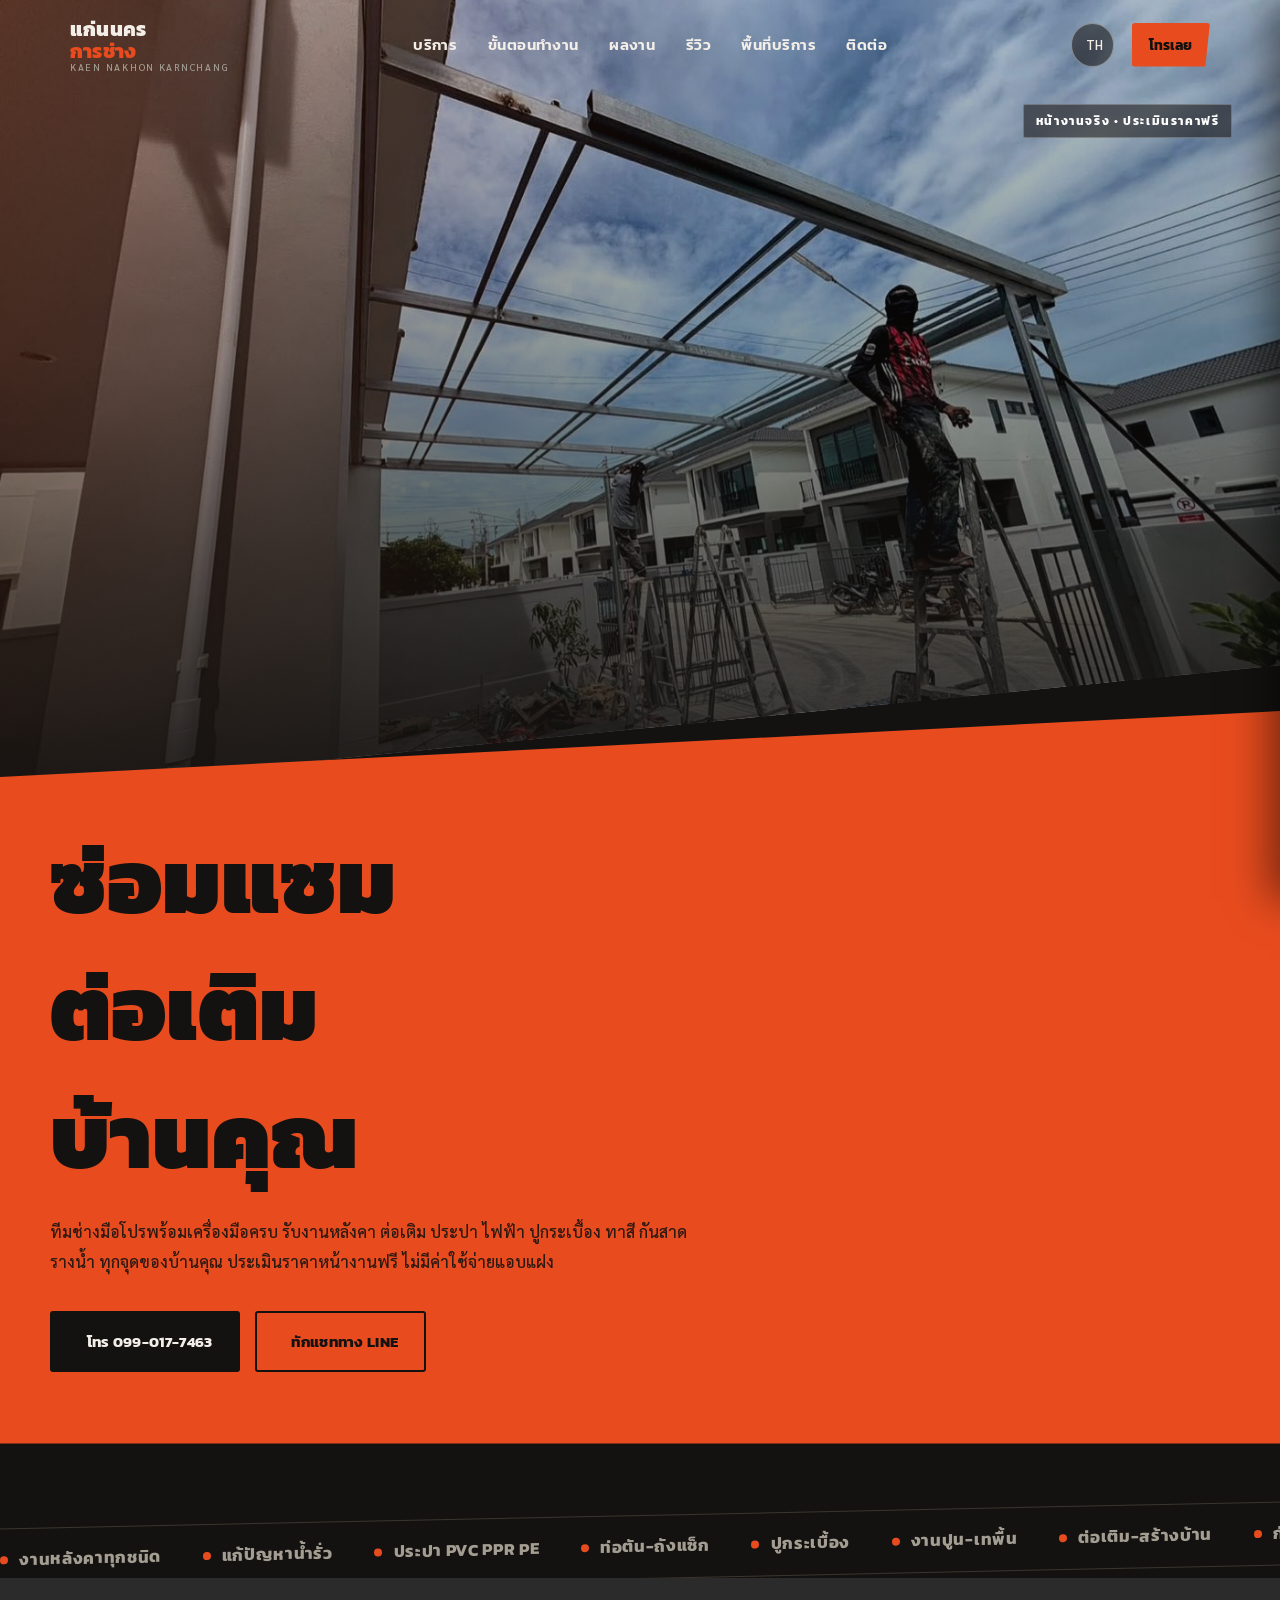
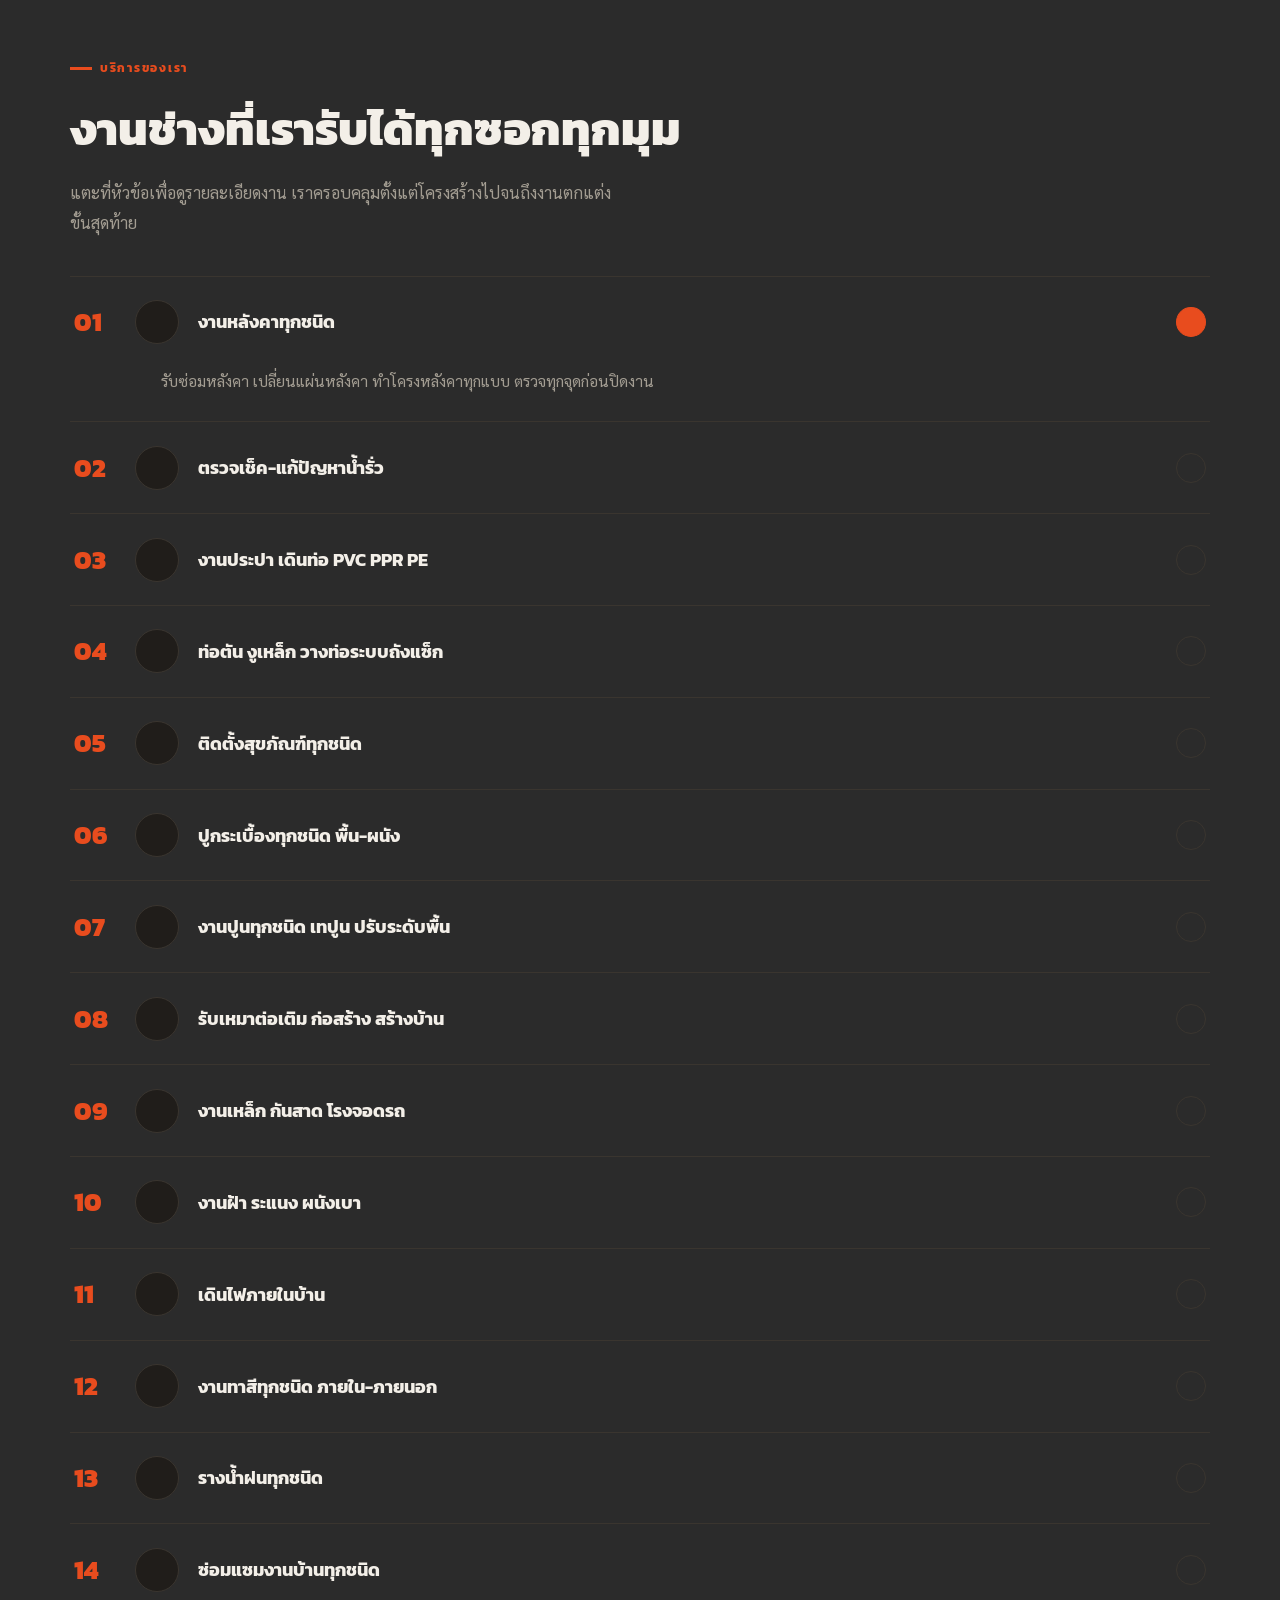
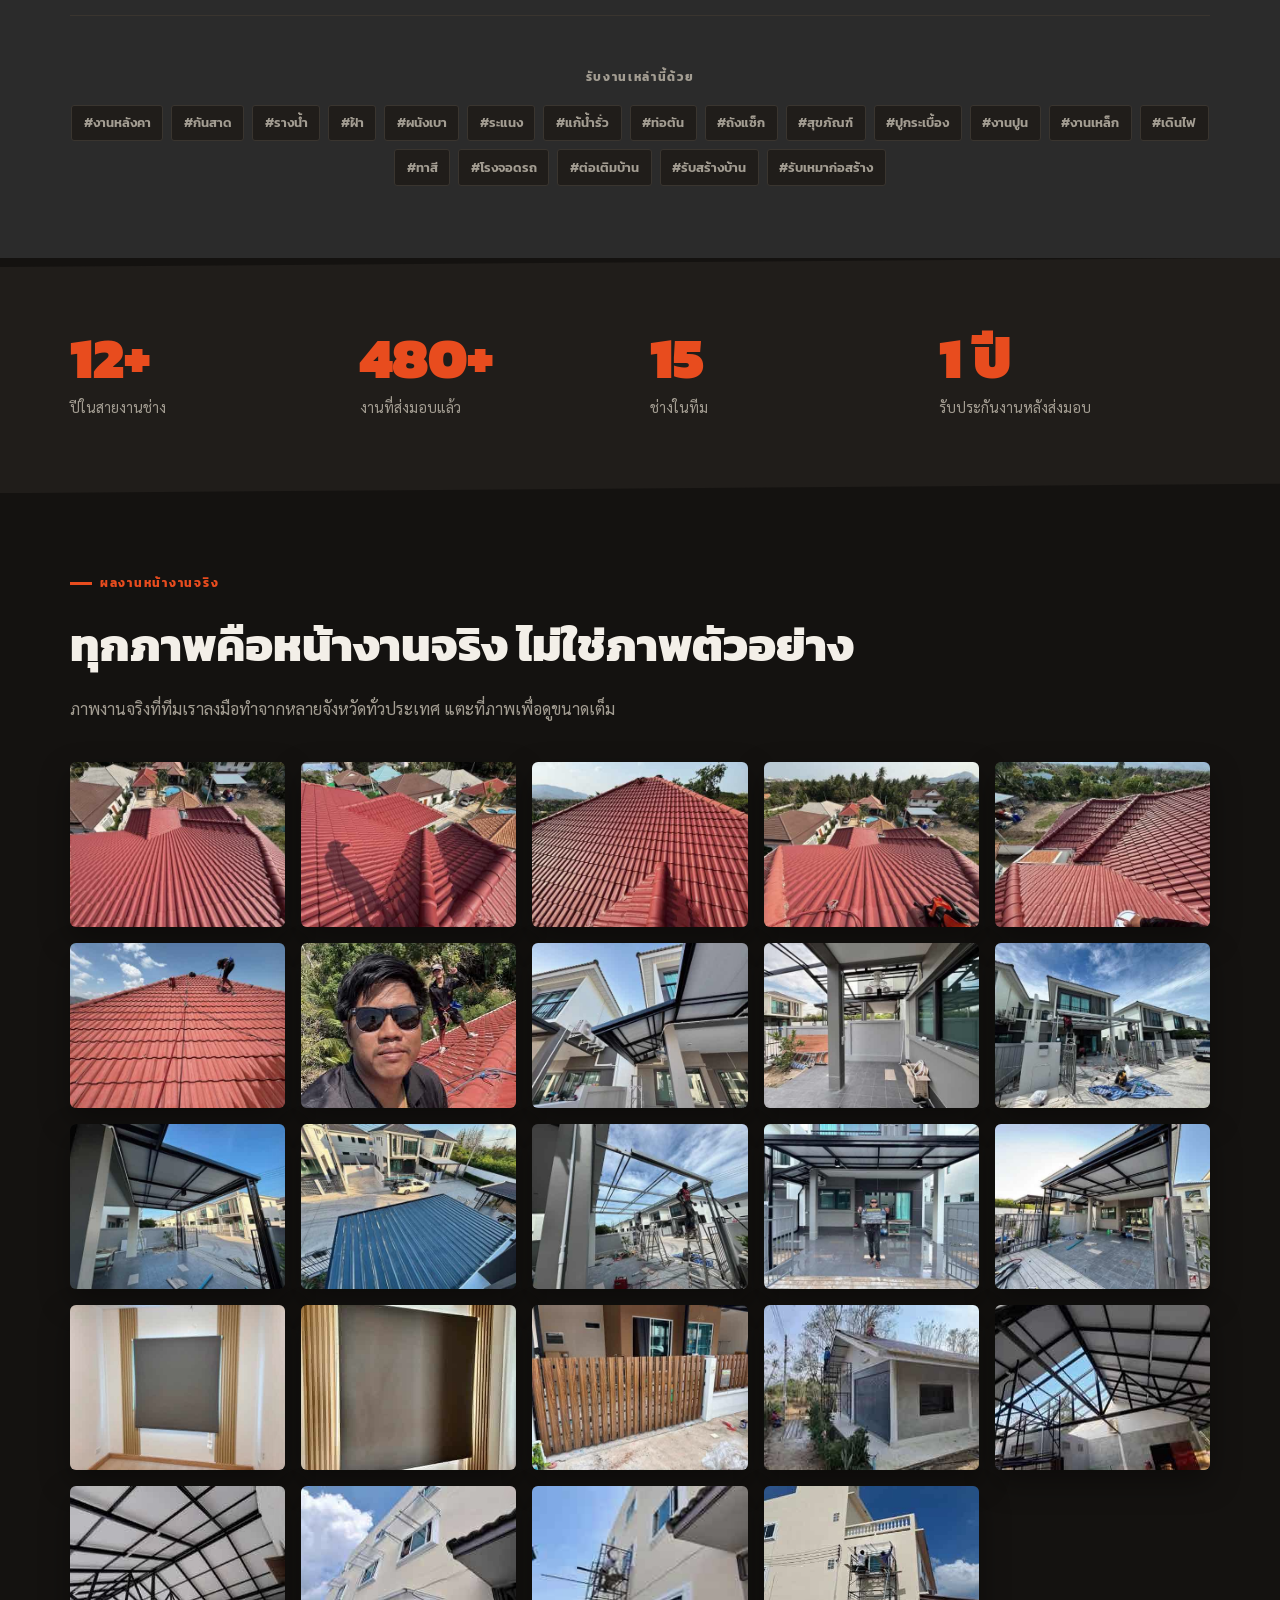
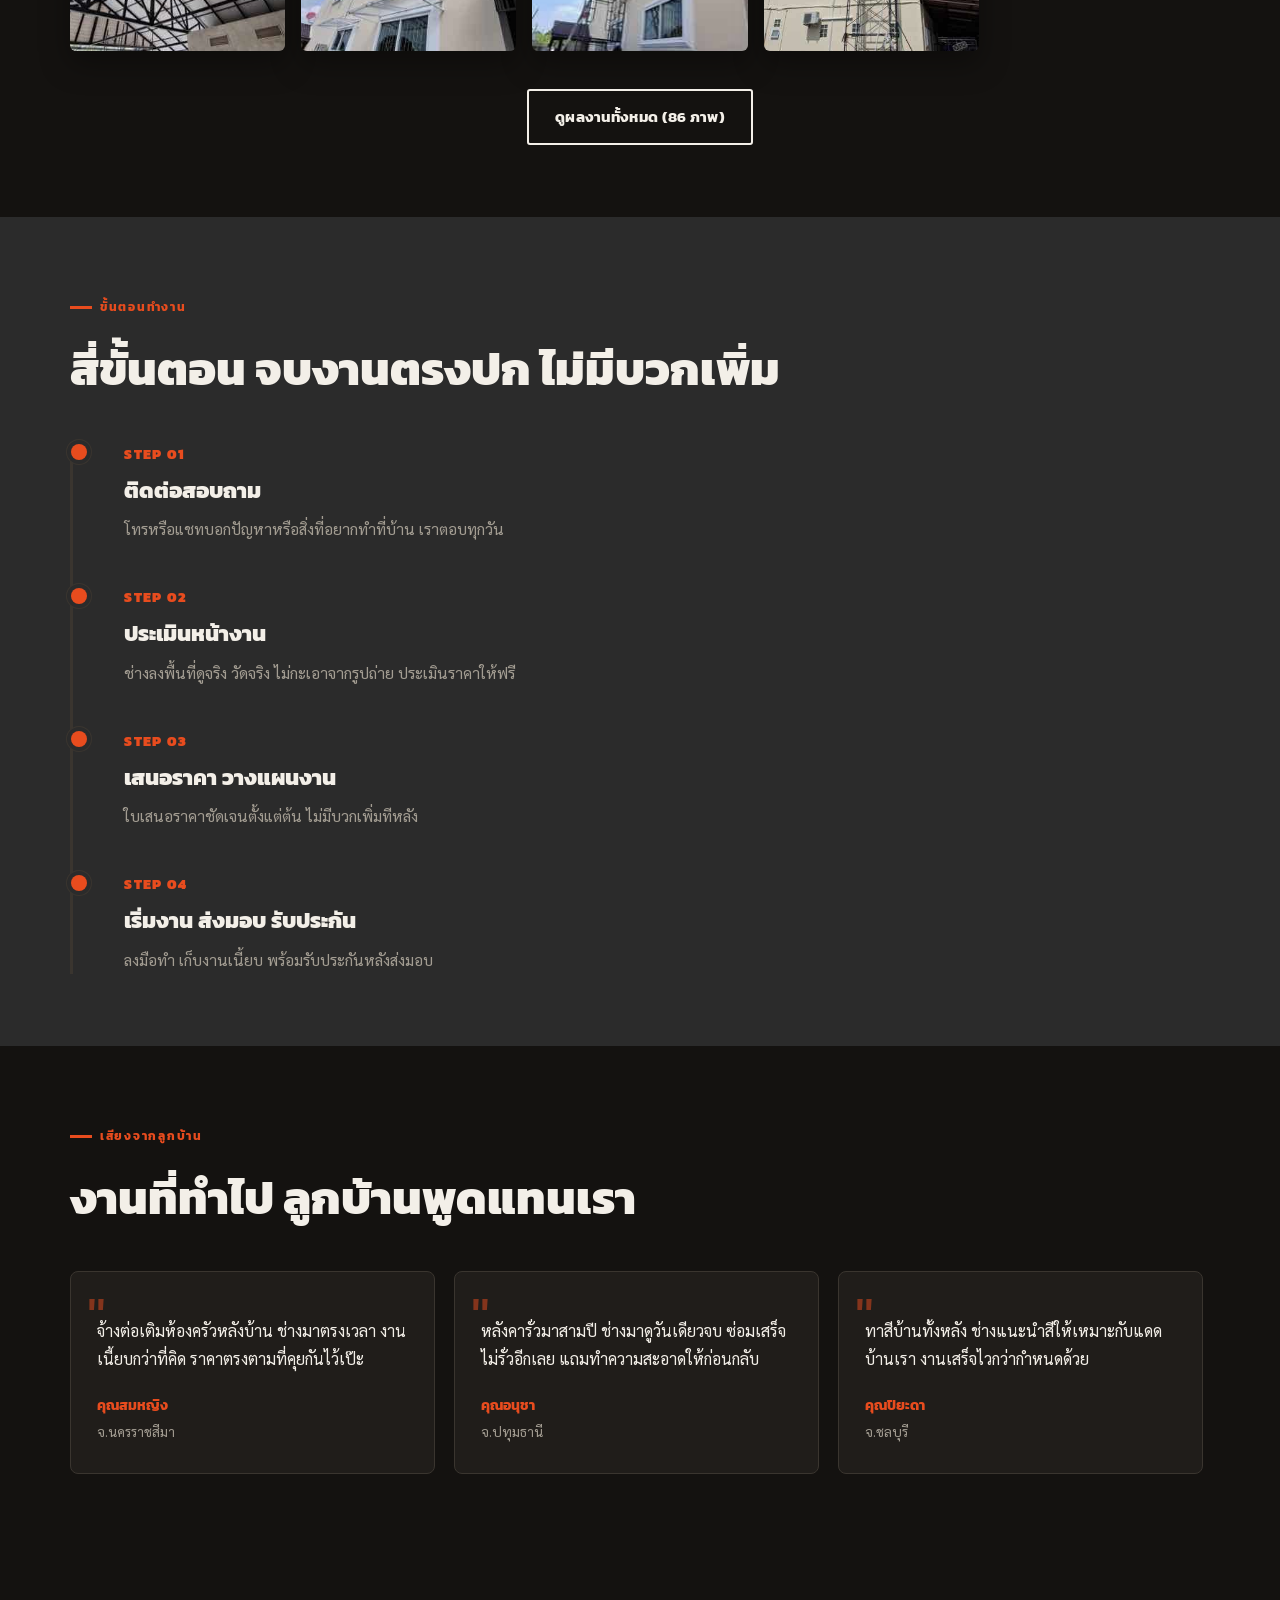
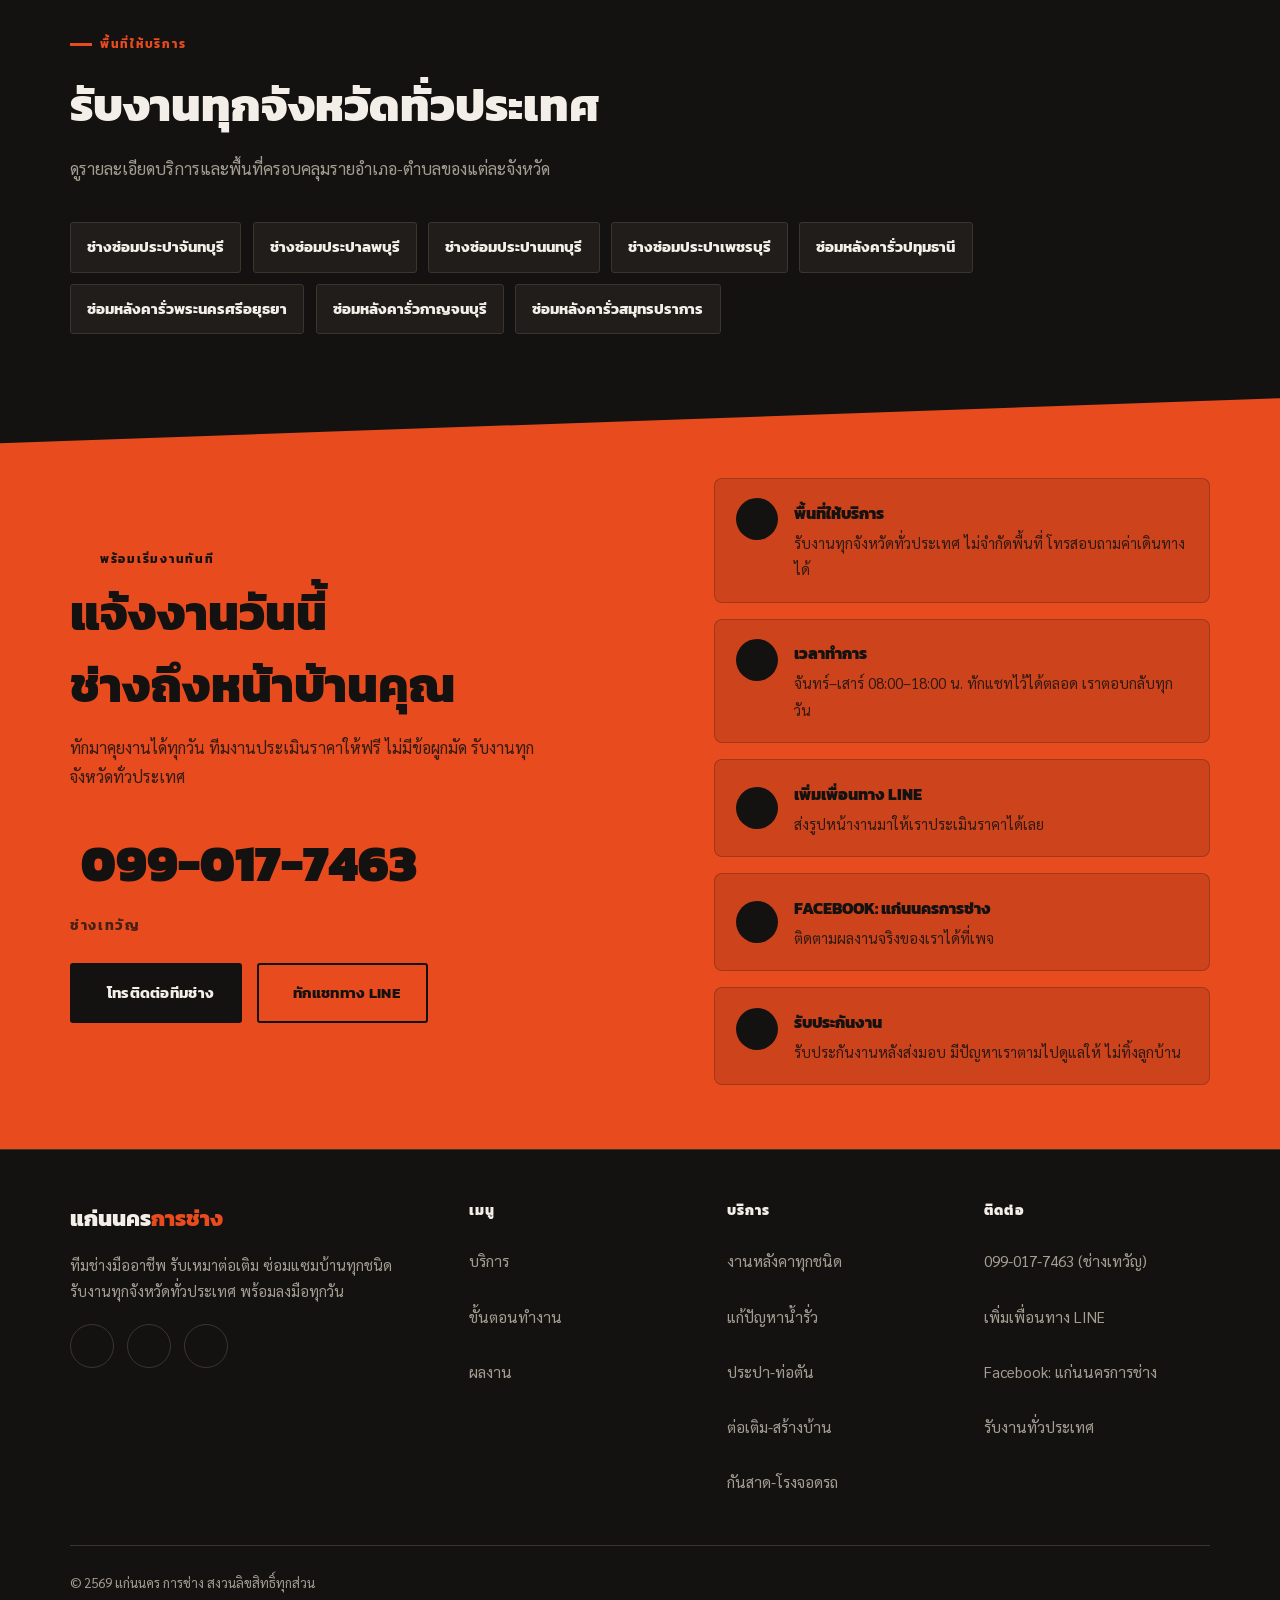
==== commit 533a1353: "Add local SEO foundations and 8 province service-area pages The client supplied ~1,100 location keyw" ====
--- a/index.html
+++ b/index.html
@@ -6,6 +6,19 @@
 <title>แก่นนคร การช่าง | รับเหมาต่อเติม ซ่อมแซมบ้านทุกชนิด รับงานทั่วประเทศ</title>
 <meta name="description" content="แก่นนคร การช่าง ทีมช่างมืออาชีพ รับเหมาต่อเติม ซ่อมแซมบ้านทุกชนิด รับงานทุกจังหวัดทั่วประเทศ งานหลังคา ประปา ไฟฟ้า ปูกระเบื้อง ทาสี กันสาด รางน้ำ ประเมินราคาหน้างานฟรี">
 <meta name="keywords" content="รับซ่อมหลังคาทุกชนิด, รับตรวจเช็คน้ำรั่วไม่ทราบสาเหตุ, รับงานประปา, รับปูกระเบื้องทุกชนิด, รับเหมาต่อเติมทุกชนิด, รับทำโครงหลังคาทุกชนิด, เปลี่ยนแผ่นหลังคา, กันสาดทุกชนิด, งานฝ้าทุกชนิด, ระแนงทุกชนิด, เดินไฟภายในบ้าน, ซ่อมแซมงานบ้าน, ปรับระดับพื้นปูนเทปูน, ปูกระเบื้อง, งานซ่อมแซมทุกชนิด, รับติดตั้งสุขภัณฑ์ทุกชนิด, รับวางท่อระบบถังแซ็ก, รับงานทาสีทุกชนิด, รับงานท่อตันงูเหล็กทุกชนิด, รับงานต่อท่อ PVC PPR PE, รับงานปูนทุกชนิด, รับงานเหล็กทุกชนิด, รับงานรางน้ำฝนทุกชนิด, รับต่อเติมบ้าน, รับเหมาก่อสร้าง, รับสร้างบ้าน, รับงานหลังคา, โรงจอดรถ, ผนังเบา, แก้น้ำรั่ว">
+<link rel="canonical" href="https://ai-deelabs.github.io/kaennakhon-karnchang-9dc0/">
+<meta property="og:type" content="website">
+<meta property="og:title" content="แก่นนคร การช่าง | รับเหมาต่อเติม ซ่อมแซมบ้านทุกชนิด รับงานทั่วประเทศ">
+<meta property="og:description" content="แก่นนคร การช่าง ทีมช่างมืออาชีพ รับเหมาต่อเติม ซ่อมแซมบ้านทุกชนิด รับงานทุกจังหวัดทั่วประเทศ งานหลังคา ประปา ไฟฟ้า ปูกระเบื้อง ทาสี กันสาด รางน้ำ ประเมินราคาหน้างานฟรี">
+<meta property="og:url" content="https://ai-deelabs.github.io/kaennakhon-karnchang-9dc0/">
+<meta property="og:image" content="https://ai-deelabs.github.io/kaennakhon-karnchang-9dc0/assets/img/web/line_oa_chat_260730_124334.jpg">
+<meta property="og:locale" content="th_TH">
+<meta property="og:site_name" content="แก่นนคร การช่าง">
+<meta name="twitter:card" content="summary_large_image">
+<meta name="twitter:title" content="แก่นนคร การช่าง | รับเหมาต่อเติม ซ่อมแซมบ้านทุกชนิด รับงานทั่วประเทศ">
+<meta name="twitter:description" content="แก่นนคร การช่าง ทีมช่างมืออาชีพ รับเหมาต่อเติม ซ่อมแซมบ้านทุกชนิด รับงานทุกจังหวัดทั่วประเทศ งานหลังคา ประปา ไฟฟ้า ปูกระเบื้อง ทาสี กันสาด รางน้ำ ประเมินราคาหน้างานฟรี">
+<meta name="twitter:image" content="https://ai-deelabs.github.io/kaennakhon-karnchang-9dc0/assets/img/web/line_oa_chat_260730_124334.jpg">
+<script type="application/ld+json">{"@context": "https://schema.org", "@type": "HomeAndConstructionBusiness", "name": "แก่นนคร การช่าง", "alternateName": "Kaen Nakhon Karnchang", "url": "https://ai-deelabs.github.io/kaennakhon-karnchang-9dc0/", "image": "https://ai-deelabs.github.io/kaennakhon-karnchang-9dc0/assets/img/web/line_oa_chat_260730_124334.jpg", "telephone": "+66990177463", "description": "แก่นนคร การช่าง ทีมช่างมืออาชีพ รับเหมาต่อเติม ซ่อมแซมบ้านทุกชนิด รับงานทุกจังหวัดทั่วประเทศ งานหลังคา ประปา ไฟฟ้า ปูกระเบื้อง ทาสี กันสาด รางน้ำ ประเมินราคาหน้างานฟรี", "openingHours": "Mo-Sa 08:00-18:00", "priceRange": "$$", "address": {"@type": "PostalAddress", "addressCountry": "TH"}, "sameAs": ["https://www.facebook.com/share/1DUG4TAhbw/?mibextid=wwXIfr", "https://line.me/ti/p/tC8r5s-Dsp"], "areaServed": [{"@type": "Country", "name": "ประเทศไทย"}, {"@type": "AdministrativeArea", "name": "จันทบุรี"}, {"@type": "AdministrativeArea", "name": "ลพบุรี"}, {"@type": "AdministrativeArea", "name": "นนทบุรี"}, {"@type": "AdministrativeArea", "name": "เพชรบุรี"}, {"@type": "AdministrativeArea", "name": "ปทุมธานี"}, {"@type": "AdministrativeArea", "name": "พระนครศรีอยุธยา"}, {"@type": "AdministrativeArea", "name": "กาญจนบุรี"}, {"@type": "AdministrativeArea", "name": "สมุทรปราการ"}], "makesOffer": [{"@type": "Offer", "itemOffered": {"@type": "Service", "name": "งานหลังคาทุกชนิด"}}, {"@type": "Offer", "itemOffered": {"@type": "Service", "name": "ตรวจเช็ค-แก้ปัญหาน้ำรั่ว"}}, {"@type": "Offer", "itemOffered": {"@type": "Service", "name": "งานประปา เดินท่อ PVC PPR PE"}}, {"@type": "Offer", "itemOffered": {"@type": "Service", "name": "ท่อตัน งูเหล็ก วางท่อระบบถังแซ็ก"}}, {"@type": "Offer", "itemOffered": {"@type": "Service", "name": "ติดตั้งสุขภัณฑ์ทุกชนิด"}}, {"@type": "Offer", "itemOffered": {"@type": "Service", "name": "ปูกระเบื้องทุกชนิด"}}, {"@type": "Offer", "itemOffered": {"@type": "Service", "name": "งานปูนทุกชนิด เทปูน ปรับระดับพื้น"}}, {"@type": "Offer", "itemOffered": {"@type": "Service", "name": "รับเหมาต่อเติม ก่อสร้าง สร้างบ้าน"}}, {"@type": "Offer", "itemOffered": {"@type": "Service", "name": "งานเหล็ก กันสาด โรงจอดรถ"}}, {"@type": "Offer", "itemOffered": {"@type": "Service", "name": "งานฝ้า ระแนง ผนังเบา"}}, {"@type": "Offer", "itemOffered": {"@type": "Service", "name": "เดินไฟภายในบ้าน"}}, {"@type": "Offer", "itemOffered": {"@type": "Service", "name": "งานทาสีทุกชนิด"}}, {"@type": "Offer", "itemOffered": {"@type": "Service", "name": "รางน้ำฝนทุกชนิด"}}, {"@type": "Offer", "itemOffered": {"@type": "Service", "name": "ซ่อมแซมงานบ้านทุกชนิด"}}]}</script>
 <link rel="preconnect" href="https://fonts.googleapis.com">
 <link rel="preconnect" href="https://fonts.gstatic.com" crossorigin>
 <link href="https://fonts.googleapis.com/css2?family=Kanit:wght@400;500;600;700;800;900&family=Sarabun:wght@300;400;500;600;700&display=swap" rel="stylesheet">
@@ -499,6 +512,15 @@
   .lb__prev{left:.4rem;} .lb__next{right:.4rem;}
   .lb__btn{width:40px;height:40px;}
 }
+.areas{padding:4rem 0;}
+.area-links{display:flex;flex-wrap:wrap;gap:.7rem;list-style:none;}
+.area-links a{
+  font-family:var(--font-heading);font-weight:700;font-size:.92rem;
+  background:var(--card);border:1px solid var(--border);border-radius:3px;
+  padding:.75em 1.1em;min-height:44px;display:inline-flex;align-items:center;
+  transition:border-color .2s ease,color .2s ease;
+}
+.area-links a:hover{border-color:var(--primary);color:var(--primary);}
 </style>
 </head>
 <body>
@@ -512,6 +534,7 @@
       <a href="#process" data-lang-th="ขั้นตอนทำงาน" data-lang-en="Process">ขั้นตอนทำงาน</a>
       <a href="#gallery" data-lang-th="ผลงาน" data-lang-en="Work">ผลงาน</a>
       <a href="#reviews" data-lang-th="รีวิว" data-lang-en="Reviews">รีวิว</a>
+      <a href="#areas" data-lang-th="พื้นที่บริการ" data-lang-en="Areas">พื้นที่บริการ</a>
       <a href="#contact" data-lang-th="ติดต่อ" data-lang-en="Contact">ติดต่อ</a>
     </div>
     <div class="nav__right">
@@ -529,6 +552,7 @@
   <a href="#process" data-lang-th="ขั้นตอนทำงาน" data-lang-en="Process">ขั้นตอนทำงาน</a>
   <a href="#gallery" data-lang-th="ผลงาน" data-lang-en="Work">ผลงาน</a>
   <a href="#reviews" data-lang-th="รีวิว" data-lang-en="Reviews">รีวิว</a>
+  <a href="#areas" data-lang-th="พื้นที่บริการ" data-lang-en="Areas">พื้นที่บริการ</a>
   <a href="#contact" data-lang-th="ติดต่อ" data-lang-en="Contact">ติดต่อ</a>
   <a href="tel:0990177463" data-lang-th="โทร 099-017-7463" data-lang-en="Call 099-017-7463">โทร 099-017-7463</a>
 </div>
@@ -1100,6 +1124,28 @@
   </div>
 </section>
 
+<section class="section areas" id="areas">
+  <div class="container">
+    <div class="section-head reveal">
+      <span class="eyebrow" data-lang-th="พื้นที่ให้บริการ" data-lang-en="Service Areas">พื้นที่ให้บริการ</span>
+      <h2 data-lang-th="รับงานทุกจังหวัดทั่วประเทศ" data-lang-en="We Take Jobs Nationwide">รับงานทุกจังหวัดทั่วประเทศ</h2>
+      <p data-lang-th="ดูรายละเอียดบริการและพื้นที่ครอบคลุมรายอำเภอ-ตำบลของแต่ละจังหวัด" data-lang-en="See services and district-level coverage for each province.">ดูรายละเอียดบริการและพื้นที่ครอบคลุมรายอำเภอ-ตำบลของแต่ละจังหวัด</p>
+    </div>
+    <div class="reveal">
+      <ul class="area-links">
+        <li><a href="chanthaburi/">ช่างซ่อมประปาจันทบุรี</a></li>
+        <li><a href="lopburi/">ช่างซ่อมประปาลพบุรี</a></li>
+        <li><a href="nonthaburi/">ช่างซ่อมประปานนทบุรี</a></li>
+        <li><a href="phetchaburi/">ช่างซ่อมประปาเพชรบุรี</a></li>
+        <li><a href="pathumthani/">ซ่อมหลังคารั่วปทุมธานี</a></li>
+        <li><a href="ayutthaya/">ซ่อมหลังคารั่วพระนครศรีอยุธยา</a></li>
+        <li><a href="kanchanaburi/">ซ่อมหลังคารั่วกาญจนบุรี</a></li>
+        <li><a href="samutprakan/">ซ่อมหลังคารั่วสมุทรปราการ</a></li>
+      </ul>
+    </div>
+  </div>
+</section>
+
 <section class="contact" id="contact">
   <div class="container">
     <div class="contact-grid">
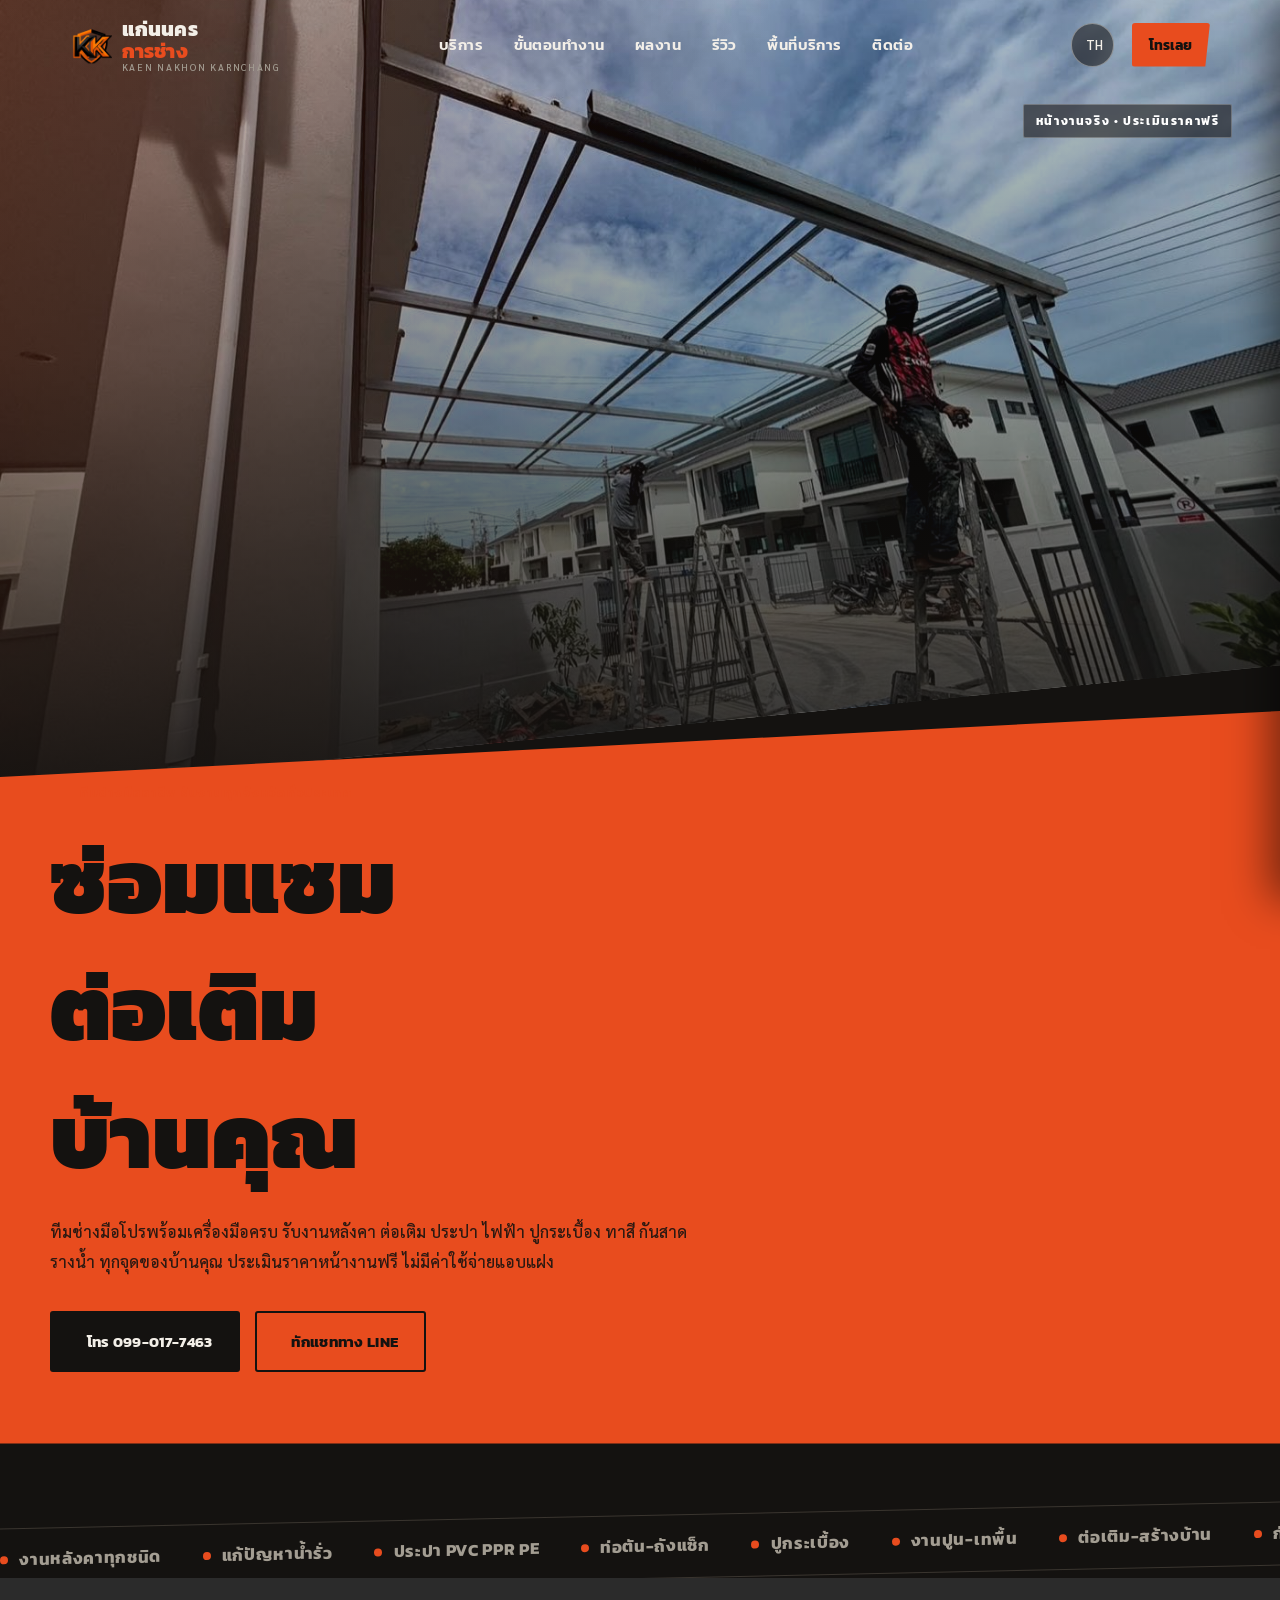
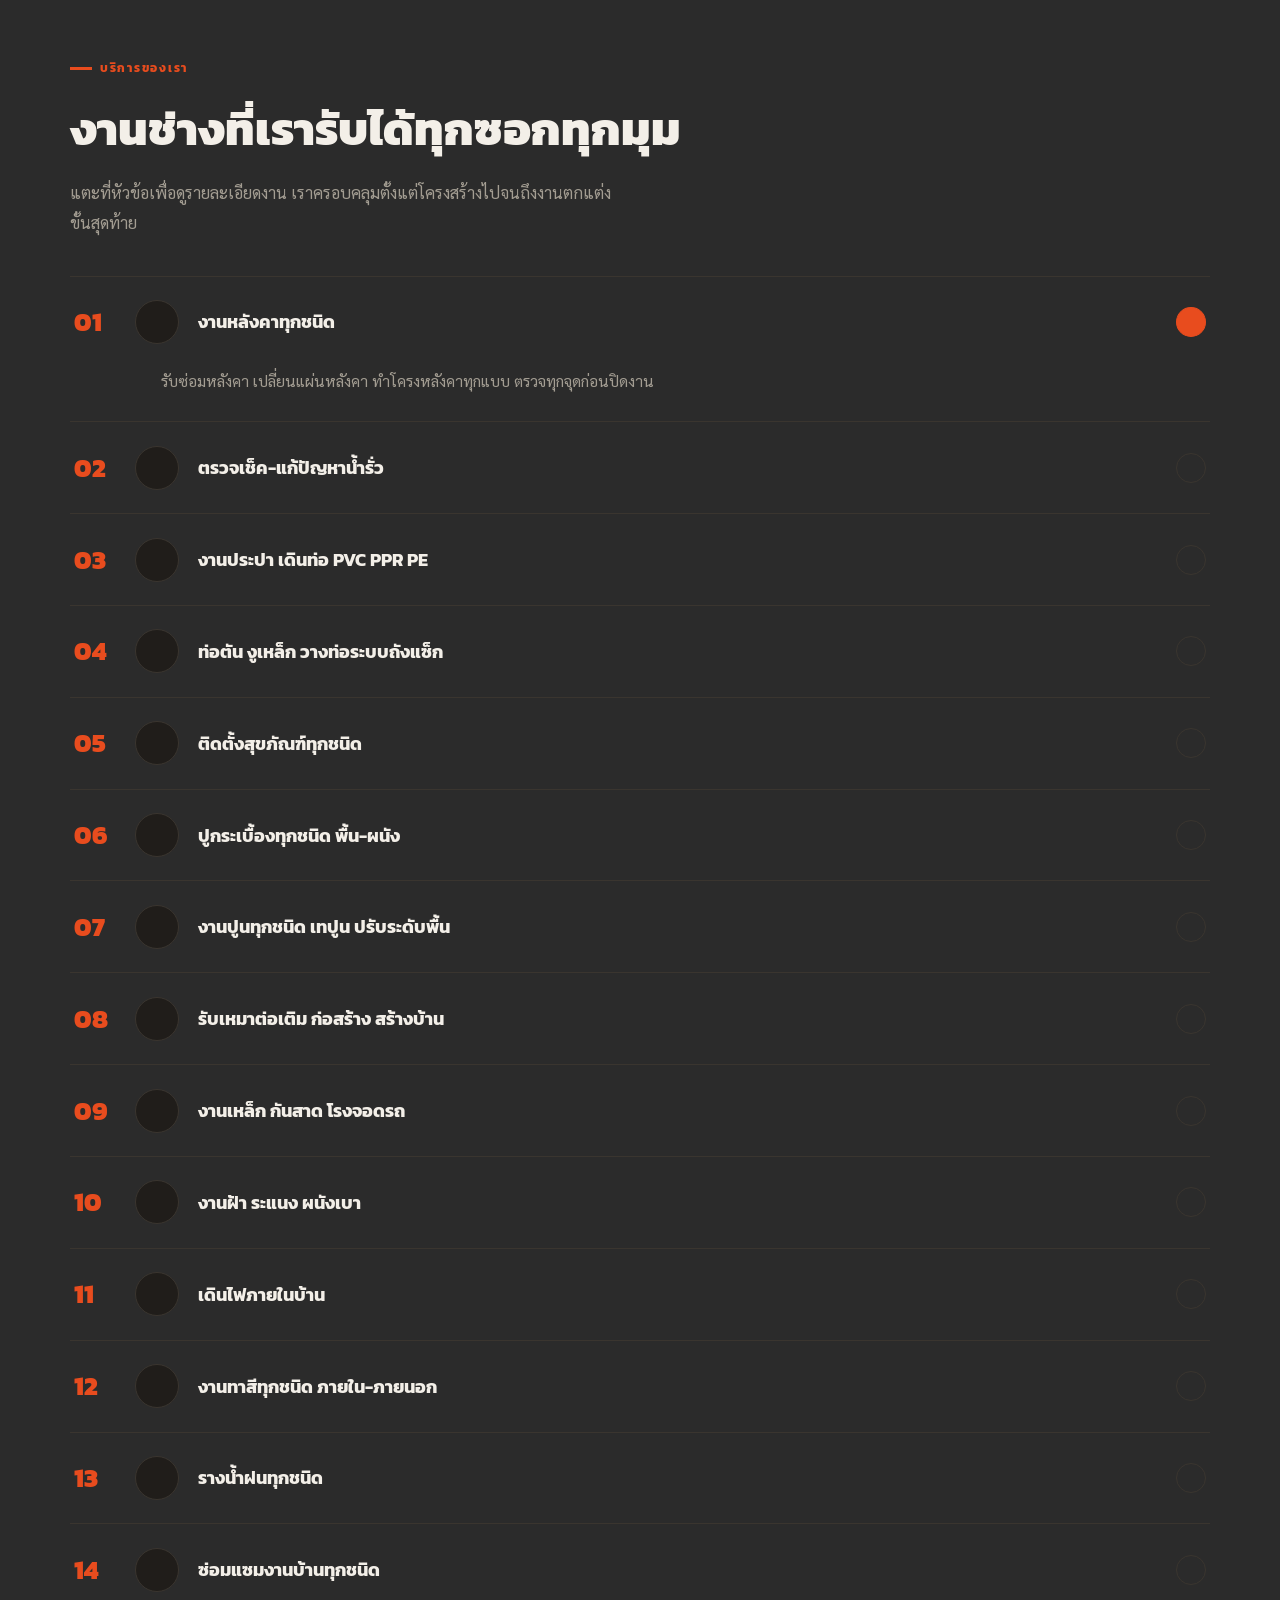
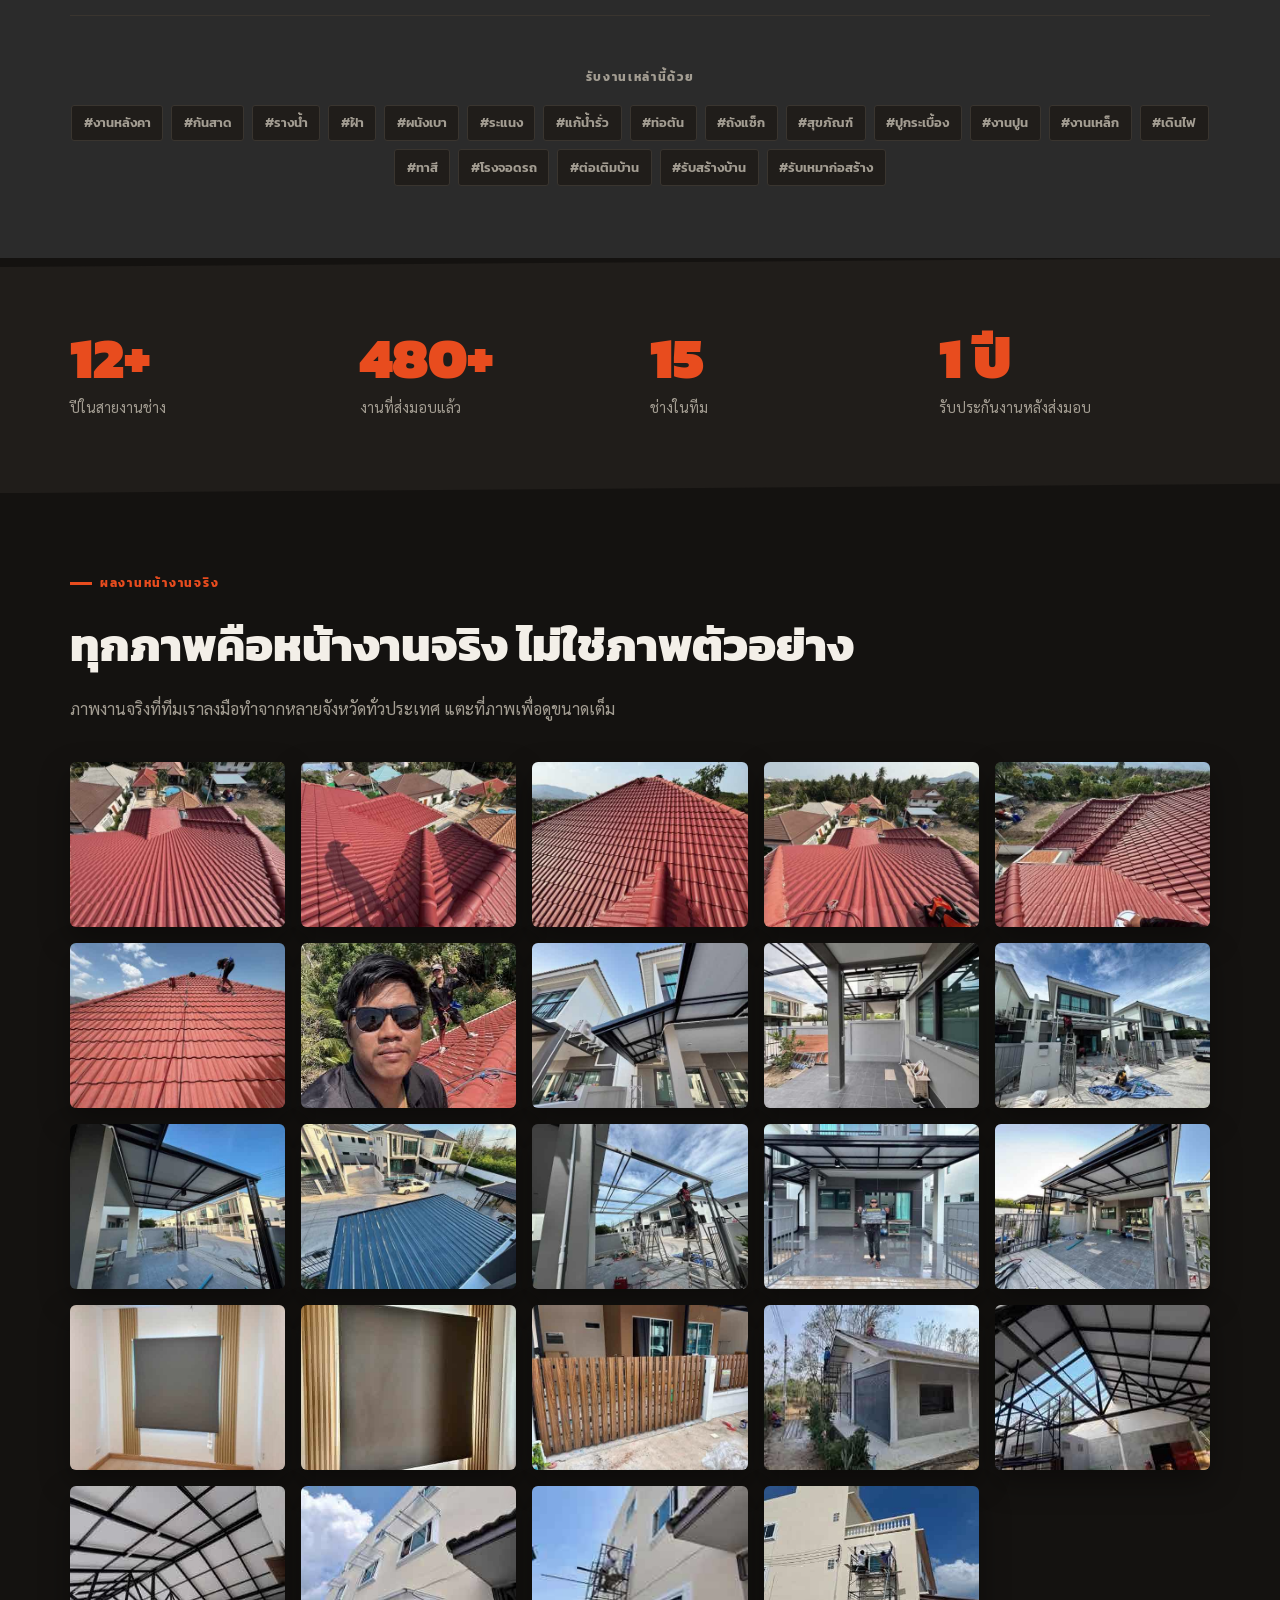
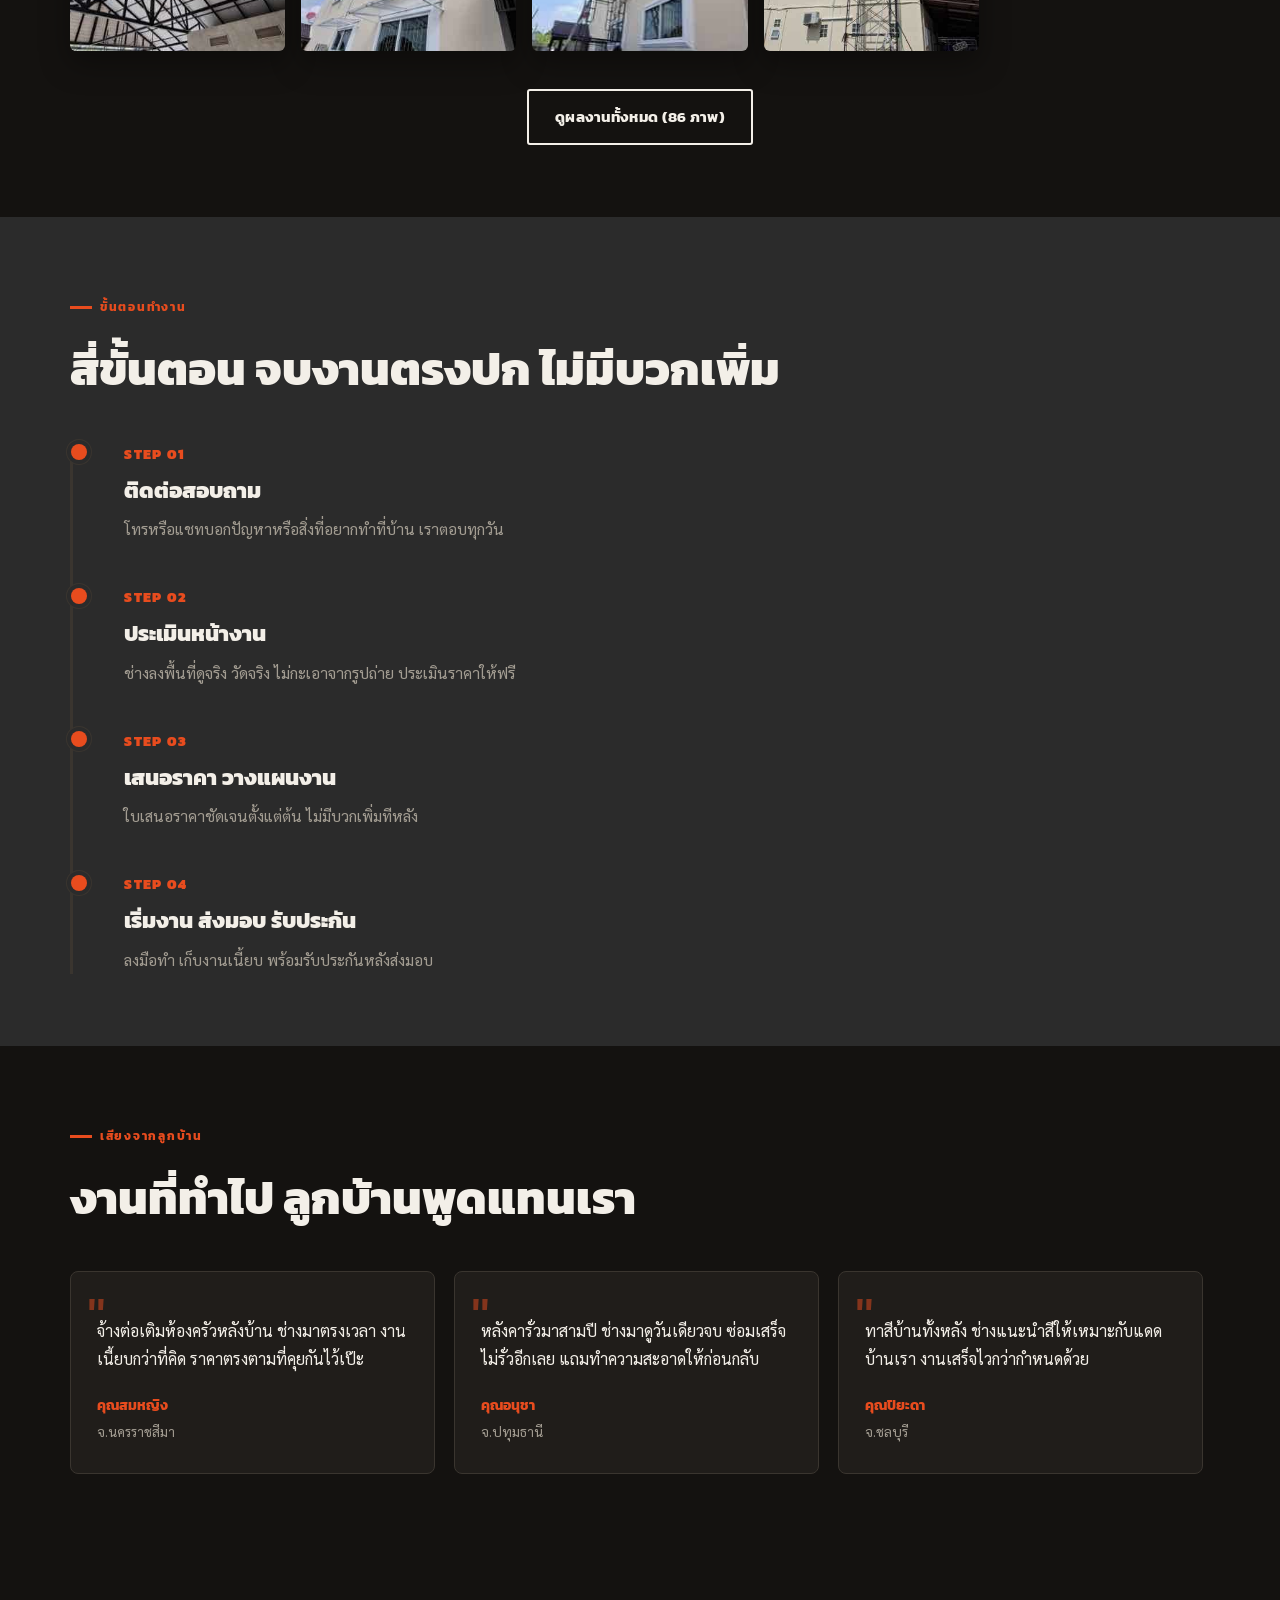
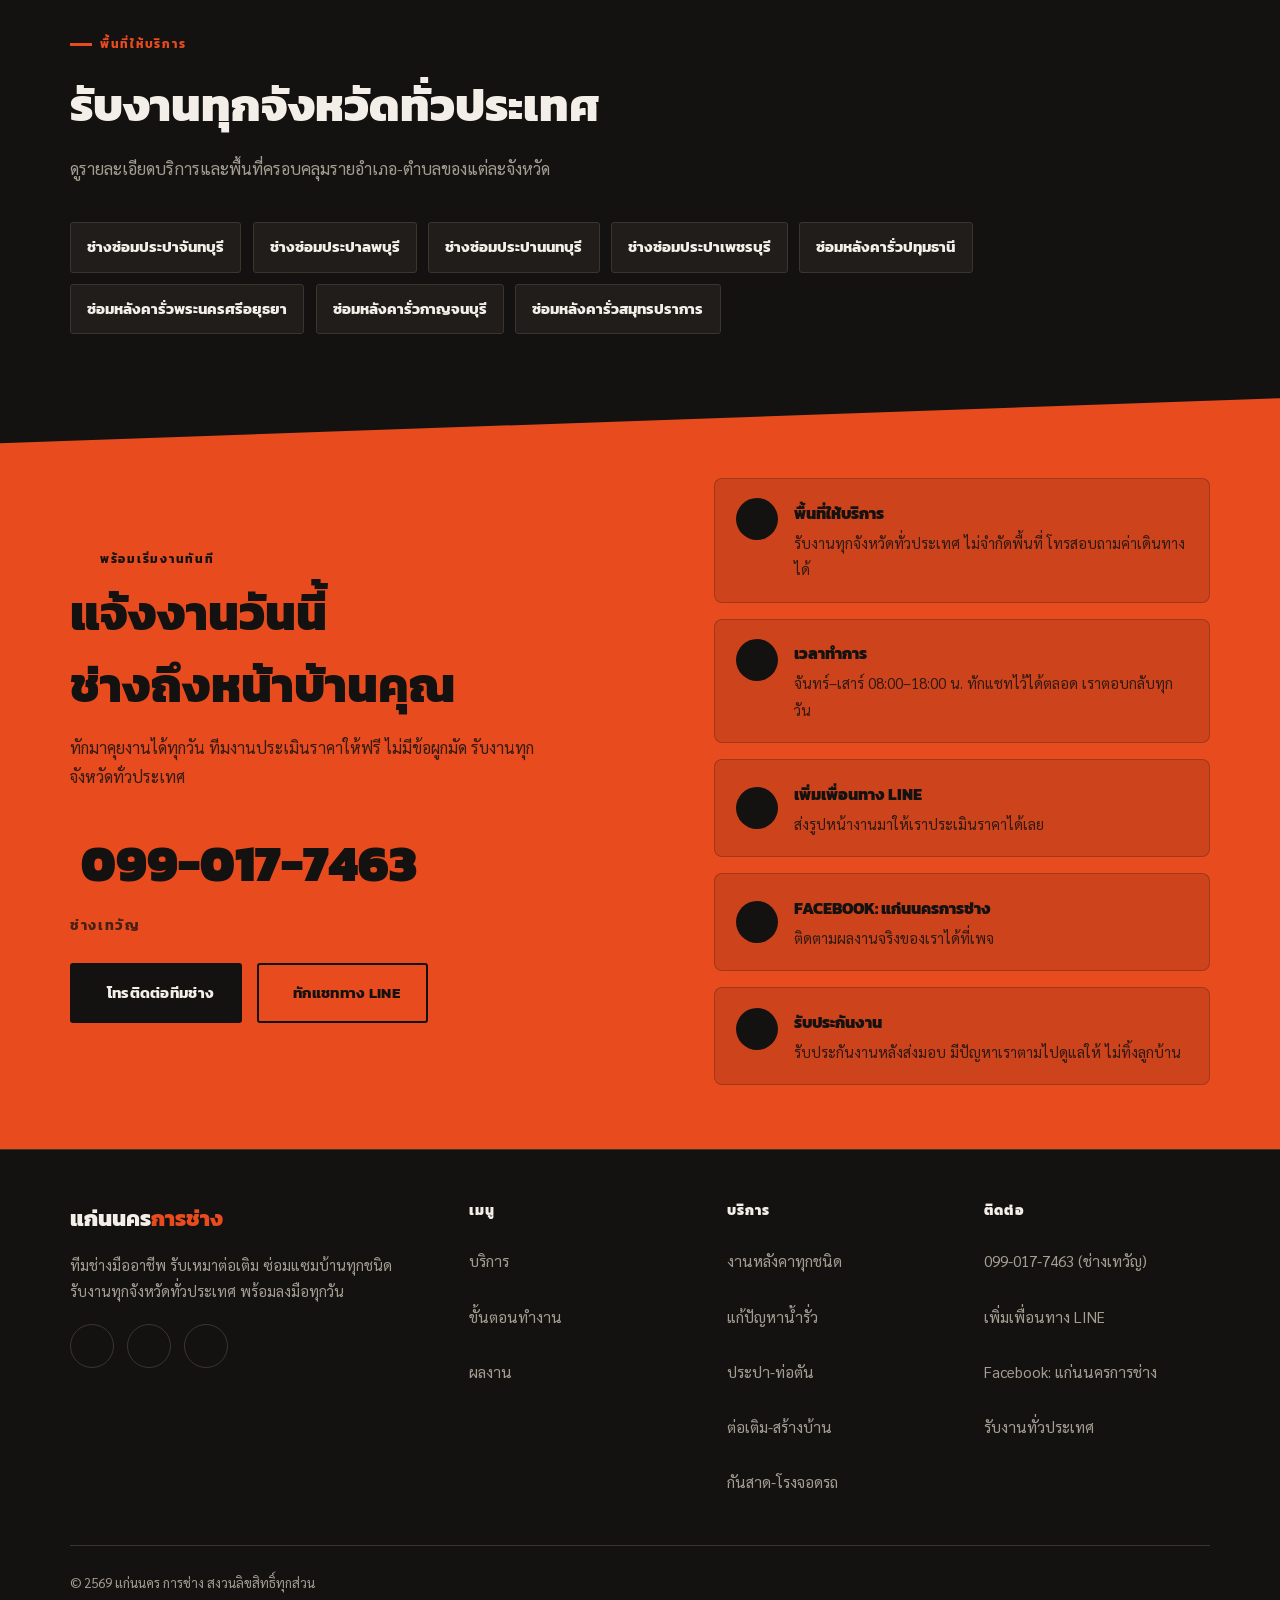
==== commit 7714a189: "Add the KK logo to the site header and browser tab Uses the supplied assets/logo/logo.png. The full " ====
--- a/index.html
+++ b/index.html
@@ -6,6 +6,11 @@
 <title>แก่นนคร การช่าง | รับเหมาต่อเติม ซ่อมแซมบ้านทุกชนิด รับงานทั่วประเทศ</title>
 <meta name="description" content="แก่นนคร การช่าง ทีมช่างมืออาชีพ รับเหมาต่อเติม ซ่อมแซมบ้านทุกชนิด รับงานทุกจังหวัดทั่วประเทศ งานหลังคา ประปา ไฟฟ้า ปูกระเบื้อง ทาสี กันสาด รางน้ำ ประเมินราคาหน้างานฟรี">
 <meta name="keywords" content="รับซ่อมหลังคาทุกชนิด, รับตรวจเช็คน้ำรั่วไม่ทราบสาเหตุ, รับงานประปา, รับปูกระเบื้องทุกชนิด, รับเหมาต่อเติมทุกชนิด, รับทำโครงหลังคาทุกชนิด, เปลี่ยนแผ่นหลังคา, กันสาดทุกชนิด, งานฝ้าทุกชนิด, ระแนงทุกชนิด, เดินไฟภายในบ้าน, ซ่อมแซมงานบ้าน, ปรับระดับพื้นปูนเทปูน, ปูกระเบื้อง, งานซ่อมแซมทุกชนิด, รับติดตั้งสุขภัณฑ์ทุกชนิด, รับวางท่อระบบถังแซ็ก, รับงานทาสีทุกชนิด, รับงานท่อตันงูเหล็กทุกชนิด, รับงานต่อท่อ PVC PPR PE, รับงานปูนทุกชนิด, รับงานเหล็กทุกชนิด, รับงานรางน้ำฝนทุกชนิด, รับต่อเติมบ้าน, รับเหมาก่อสร้าง, รับสร้างบ้าน, รับงานหลังคา, โรงจอดรถ, ผนังเบา, แก้น้ำรั่ว">
+<link rel="icon" type="image/png" sizes="32x32" href="assets/logo/favicon-32.png">
+<link rel="icon" type="image/png" sizes="192x192" href="assets/logo/favicon-192.png">
+<link rel="icon" type="image/png" sizes="512x512" href="assets/logo/favicon-512.png">
+<link rel="apple-touch-icon" sizes="180x180" href="assets/logo/apple-touch-icon.png">
+<meta name="theme-color" content="#e84c1e">
 <link rel="canonical" href="https://ai-deelabs.github.io/kaennakhon-karnchang-9dc0/">
 <meta property="og:type" content="website">
 <meta property="og:title" content="แก่นนคร การช่าง | รับเหมาต่อเติม ซ่อมแซมบ้านทุกชนิด รับงานทั่วประเทศ">
@@ -18,7 +23,7 @@
 <meta name="twitter:title" content="แก่นนคร การช่าง | รับเหมาต่อเติม ซ่อมแซมบ้านทุกชนิด รับงานทั่วประเทศ">
 <meta name="twitter:description" content="แก่นนคร การช่าง ทีมช่างมืออาชีพ รับเหมาต่อเติม ซ่อมแซมบ้านทุกชนิด รับงานทุกจังหวัดทั่วประเทศ งานหลังคา ประปา ไฟฟ้า ปูกระเบื้อง ทาสี กันสาด รางน้ำ ประเมินราคาหน้างานฟรี">
 <meta name="twitter:image" content="https://ai-deelabs.github.io/kaennakhon-karnchang-9dc0/assets/img/web/line_oa_chat_260730_124334.jpg">
-<script type="application/ld+json">{"@context": "https://schema.org", "@type": "HomeAndConstructionBusiness", "name": "แก่นนคร การช่าง", "alternateName": "Kaen Nakhon Karnchang", "url": "https://ai-deelabs.github.io/kaennakhon-karnchang-9dc0/", "image": "https://ai-deelabs.github.io/kaennakhon-karnchang-9dc0/assets/img/web/line_oa_chat_260730_124334.jpg", "telephone": "+66990177463", "description": "แก่นนคร การช่าง ทีมช่างมืออาชีพ รับเหมาต่อเติม ซ่อมแซมบ้านทุกชนิด รับงานทุกจังหวัดทั่วประเทศ งานหลังคา ประปา ไฟฟ้า ปูกระเบื้อง ทาสี กันสาด รางน้ำ ประเมินราคาหน้างานฟรี", "openingHours": "Mo-Sa 08:00-18:00", "priceRange": "$$", "address": {"@type": "PostalAddress", "addressCountry": "TH"}, "sameAs": ["https://www.facebook.com/share/1DUG4TAhbw/?mibextid=wwXIfr", "https://line.me/ti/p/tC8r5s-Dsp"], "areaServed": [{"@type": "Country", "name": "ประเทศไทย"}, {"@type": "AdministrativeArea", "name": "จันทบุรี"}, {"@type": "AdministrativeArea", "name": "ลพบุรี"}, {"@type": "AdministrativeArea", "name": "นนทบุรี"}, {"@type": "AdministrativeArea", "name": "เพชรบุรี"}, {"@type": "AdministrativeArea", "name": "ปทุมธานี"}, {"@type": "AdministrativeArea", "name": "พระนครศรีอยุธยา"}, {"@type": "AdministrativeArea", "name": "กาญจนบุรี"}, {"@type": "AdministrativeArea", "name": "สมุทรปราการ"}], "makesOffer": [{"@type": "Offer", "itemOffered": {"@type": "Service", "name": "งานหลังคาทุกชนิด"}}, {"@type": "Offer", "itemOffered": {"@type": "Service", "name": "ตรวจเช็ค-แก้ปัญหาน้ำรั่ว"}}, {"@type": "Offer", "itemOffered": {"@type": "Service", "name": "งานประปา เดินท่อ PVC PPR PE"}}, {"@type": "Offer", "itemOffered": {"@type": "Service", "name": "ท่อตัน งูเหล็ก วางท่อระบบถังแซ็ก"}}, {"@type": "Offer", "itemOffered": {"@type": "Service", "name": "ติดตั้งสุขภัณฑ์ทุกชนิด"}}, {"@type": "Offer", "itemOffered": {"@type": "Service", "name": "ปูกระเบื้องทุกชนิด"}}, {"@type": "Offer", "itemOffered": {"@type": "Service", "name": "งานปูนทุกชนิด เทปูน ปรับระดับพื้น"}}, {"@type": "Offer", "itemOffered": {"@type": "Service", "name": "รับเหมาต่อเติม ก่อสร้าง สร้างบ้าน"}}, {"@type": "Offer", "itemOffered": {"@type": "Service", "name": "งานเหล็ก กันสาด โรงจอดรถ"}}, {"@type": "Offer", "itemOffered": {"@type": "Service", "name": "งานฝ้า ระแนง ผนังเบา"}}, {"@type": "Offer", "itemOffered": {"@type": "Service", "name": "เดินไฟภายในบ้าน"}}, {"@type": "Offer", "itemOffered": {"@type": "Service", "name": "งานทาสีทุกชนิด"}}, {"@type": "Offer", "itemOffered": {"@type": "Service", "name": "รางน้ำฝนทุกชนิด"}}, {"@type": "Offer", "itemOffered": {"@type": "Service", "name": "ซ่อมแซมงานบ้านทุกชนิด"}}]}</script>
+<script type="application/ld+json">{"@context": "https://schema.org", "@type": "HomeAndConstructionBusiness", "name": "แก่นนคร การช่าง", "alternateName": "Kaen Nakhon Karnchang", "url": "https://ai-deelabs.github.io/kaennakhon-karnchang-9dc0/", "logo": "https://ai-deelabs.github.io/kaennakhon-karnchang-9dc0/assets/logo/logo.png", "image": "https://ai-deelabs.github.io/kaennakhon-karnchang-9dc0/assets/img/web/line_oa_chat_260730_124334.jpg", "telephone": "+66990177463", "description": "แก่นนคร การช่าง ทีมช่างมืออาชีพ รับเหมาต่อเติม ซ่อมแซมบ้านทุกชนิด รับงานทุกจังหวัดทั่วประเทศ งานหลังคา ประปา ไฟฟ้า ปูกระเบื้อง ทาสี กันสาด รางน้ำ ประเมินราคาหน้างานฟรี", "openingHours": "Mo-Sa 08:00-18:00", "priceRange": "$$", "address": {"@type": "PostalAddress", "addressCountry": "TH"}, "sameAs": ["https://www.facebook.com/share/1DUG4TAhbw/?mibextid=wwXIfr", "https://line.me/ti/p/tC8r5s-Dsp"], "areaServed": [{"@type": "Country", "name": "ประเทศไทย"}, {"@type": "AdministrativeArea", "name": "จันทบุรี"}, {"@type": "AdministrativeArea", "name": "ลพบุรี"}, {"@type": "AdministrativeArea", "name": "นนทบุรี"}, {"@type": "AdministrativeArea", "name": "เพชรบุรี"}, {"@type": "AdministrativeArea", "name": "ปทุมธานี"}, {"@type": "AdministrativeArea", "name": "พระนครศรีอยุธยา"}, {"@type": "AdministrativeArea", "name": "กาญจนบุรี"}, {"@type": "AdministrativeArea", "name": "สมุทรปราการ"}], "makesOffer": [{"@type": "Offer", "itemOffered": {"@type": "Service", "name": "งานหลังคาทุกชนิด"}}, {"@type": "Offer", "itemOffered": {"@type": "Service", "name": "ตรวจเช็ค-แก้ปัญหาน้ำรั่ว"}}, {"@type": "Offer", "itemOffered": {"@type": "Service", "name": "งานประปา เดินท่อ PVC PPR PE"}}, {"@type": "Offer", "itemOffered": {"@type": "Service", "name": "ท่อตัน งูเหล็ก วางท่อระบบถังแซ็ก"}}, {"@type": "Offer", "itemOffered": {"@type": "Service", "name": "ติดตั้งสุขภัณฑ์ทุกชนิด"}}, {"@type": "Offer", "itemOffered": {"@type": "Service", "name": "ปูกระเบื้องทุกชนิด"}}, {"@type": "Offer", "itemOffered": {"@type": "Service", "name": "งานปูนทุกชนิด เทปูน ปรับระดับพื้น"}}, {"@type": "Offer", "itemOffered": {"@type": "Service", "name": "รับเหมาต่อเติม ก่อสร้าง สร้างบ้าน"}}, {"@type": "Offer", "itemOffered": {"@type": "Service", "name": "งานเหล็ก กันสาด โรงจอดรถ"}}, {"@type": "Offer", "itemOffered": {"@type": "Service", "name": "งานฝ้า ระแนง ผนังเบา"}}, {"@type": "Offer", "itemOffered": {"@type": "Service", "name": "เดินไฟภายในบ้าน"}}, {"@type": "Offer", "itemOffered": {"@type": "Service", "name": "งานทาสีทุกชนิด"}}, {"@type": "Offer", "itemOffered": {"@type": "Service", "name": "รางน้ำฝนทุกชนิด"}}, {"@type": "Offer", "itemOffered": {"@type": "Service", "name": "ซ่อมแซมงานบ้านทุกชนิด"}}]}</script>
 <link rel="preconnect" href="https://fonts.googleapis.com">
 <link rel="preconnect" href="https://fonts.gstatic.com" crossorigin>
 <link href="https://fonts.googleapis.com/css2?family=Kanit:wght@400;500;600;700;800;900&family=Sarabun:wght@300;400;500;600;700&display=swap" rel="stylesheet">
@@ -92,9 +97,13 @@
   letter-spacing:.01em;
   line-height:1.1;
   color:var(--foreground);
-  display:flex;flex-direction:column;
-}
-.logo span{color:var(--primary);}
+  display:flex;flex-direction:row;align-items:center;gap:.6rem;
+}
+.logo__mark{width:42px;height:42px;flex-shrink:0;}
+.logo__text{display:flex;flex-direction:column;}
+/* scoped to the wordmark: `.logo span` would tint the whole text block orange */
+.logo__text > span{color:var(--primary);}
+.nav.scrolled .logo__mark{width:36px;height:36px;transition:width .35s ease,height .35s ease;}
 .logo small{
   font-family:var(--font-body);
   font-weight:500;
@@ -528,7 +537,7 @@
 <header>
 <nav class="nav" id="nav">
   <div class="container nav__inner">
-    <a href="#top" class="logo">แก่นนคร<span>การช่าง</span><small>KAEN NAKHON KARNCHANG</small></a>
+    <a href="#top" class="logo"><img class="logo__mark" src="assets/logo/mark-96.png" width="96" height="96" alt=""><span class="logo__text">แก่นนคร<span>การช่าง</span><small>KAEN NAKHON KARNCHANG</small></span></a>
     <div class="nav__links">
       <a href="#services" data-lang-th="บริการ" data-lang-en="Services">บริการ</a>
       <a href="#process" data-lang-th="ขั้นตอนทำงาน" data-lang-en="Process">ขั้นตอนทำงาน</a>
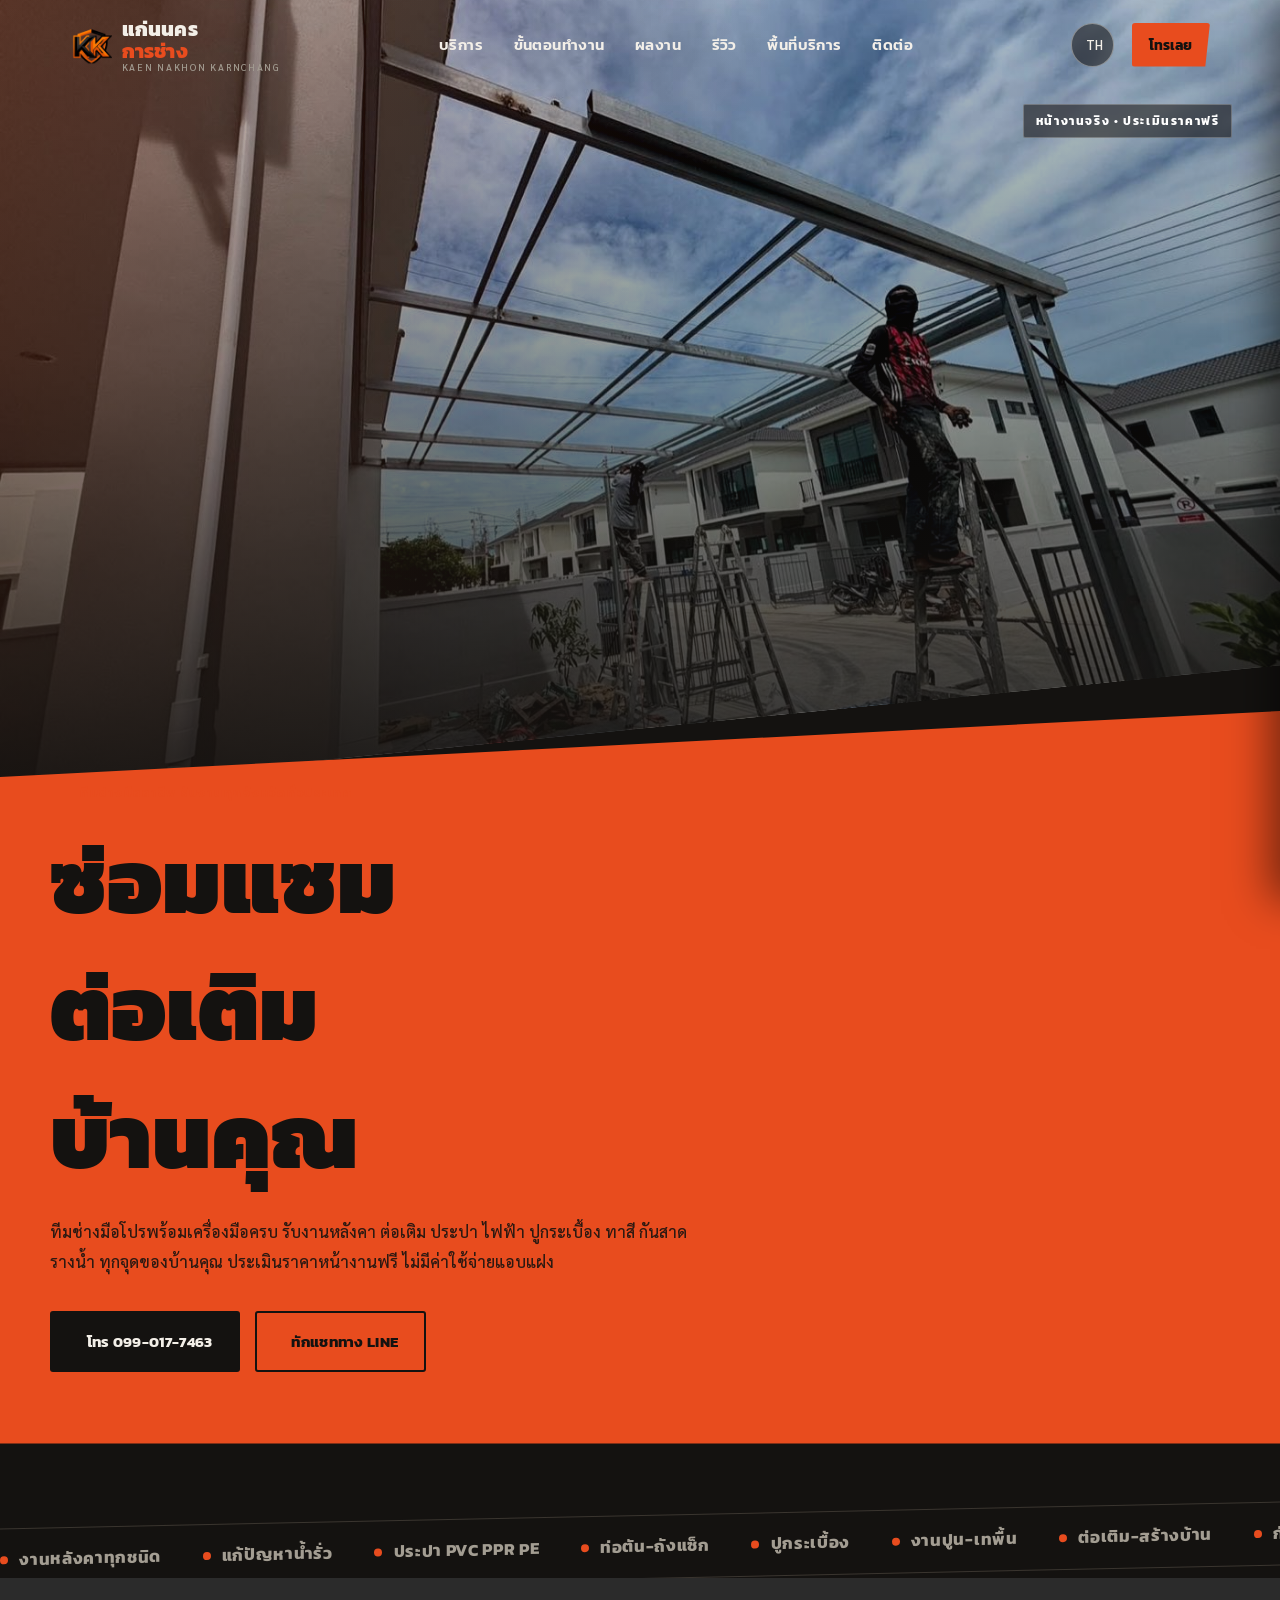
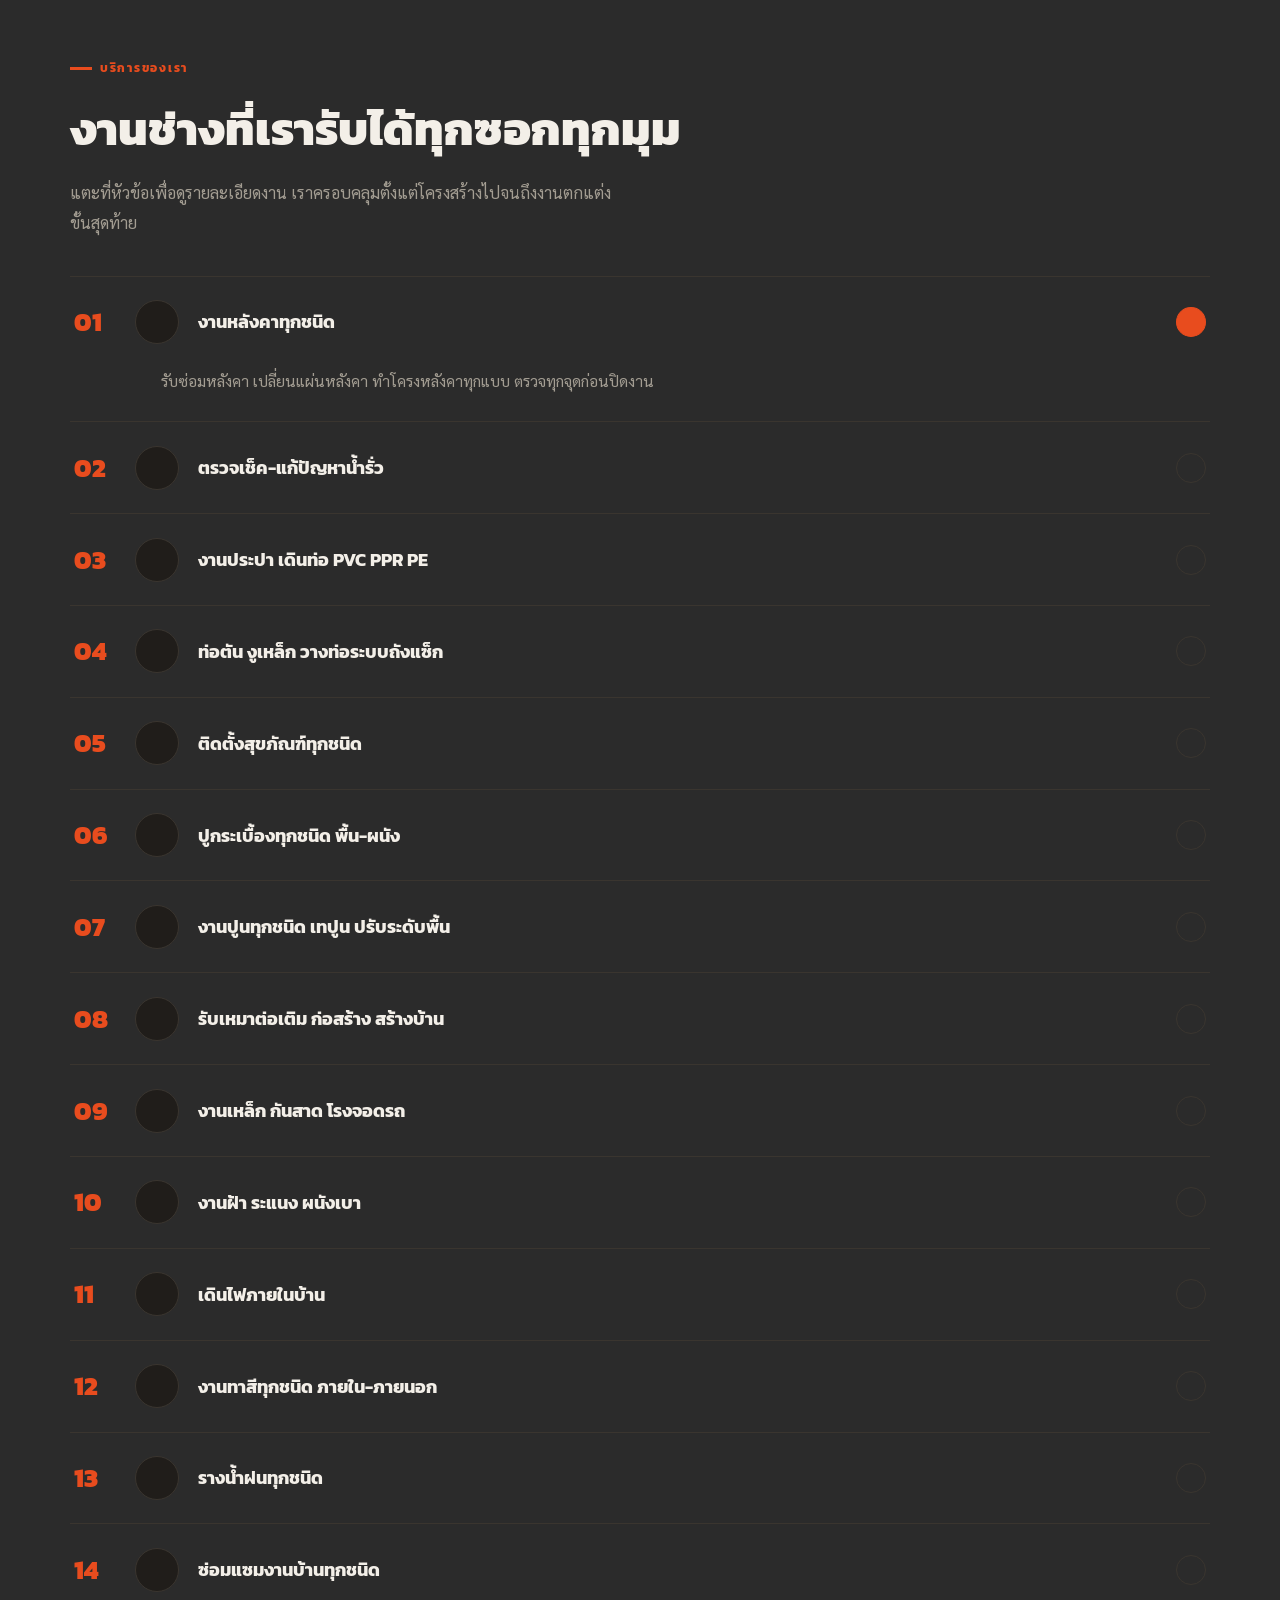
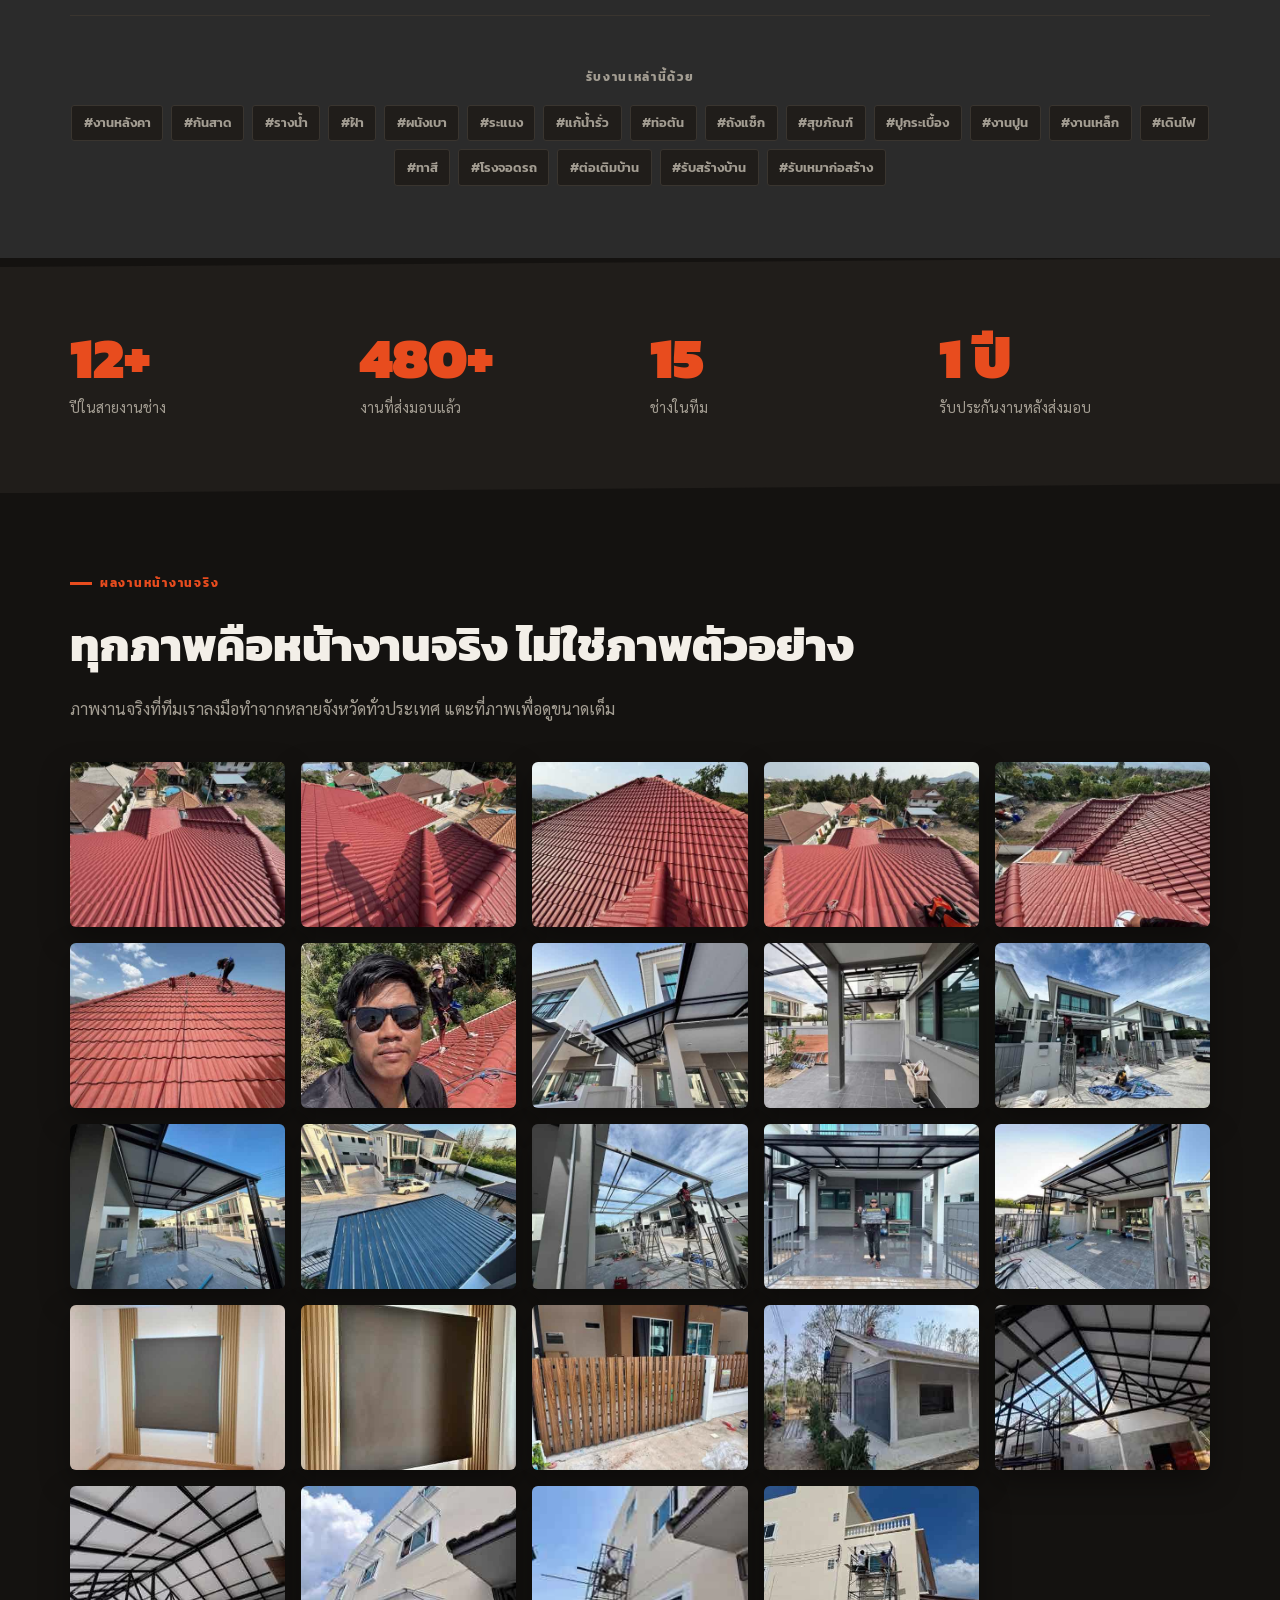
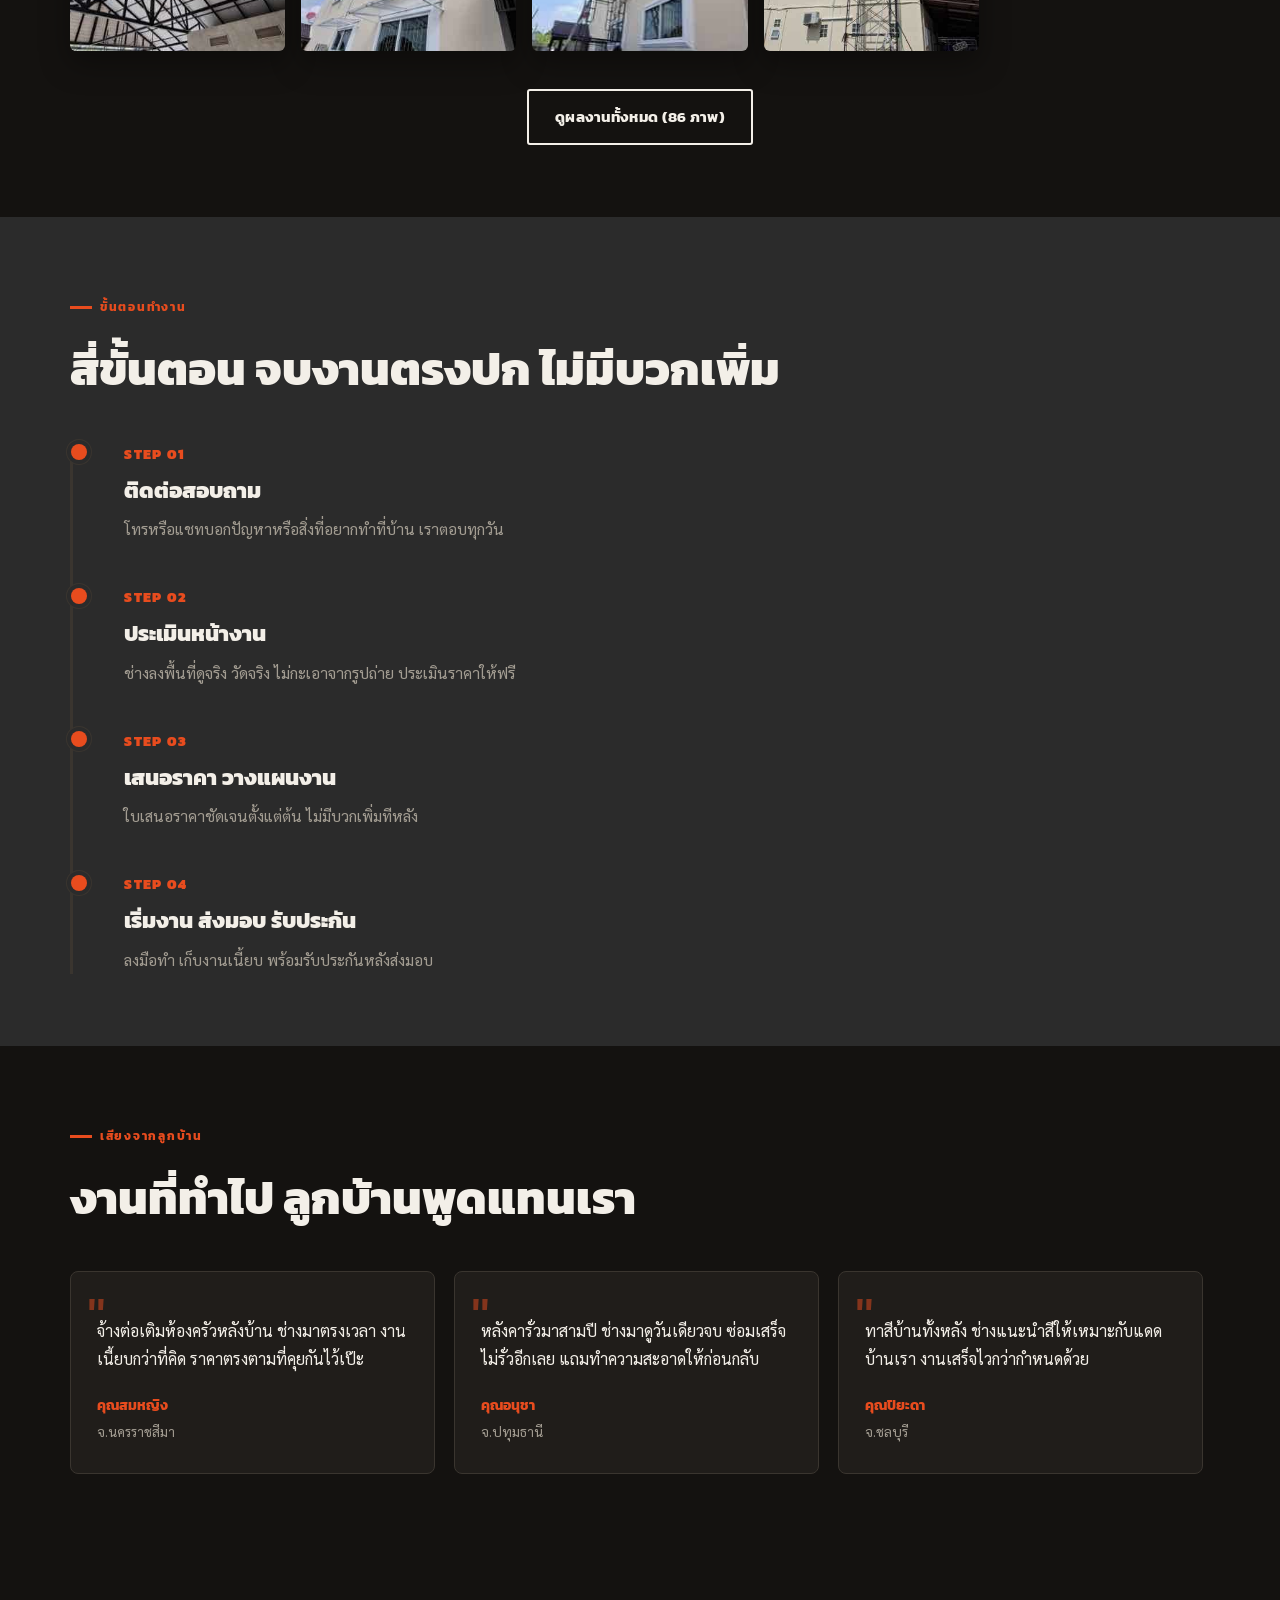
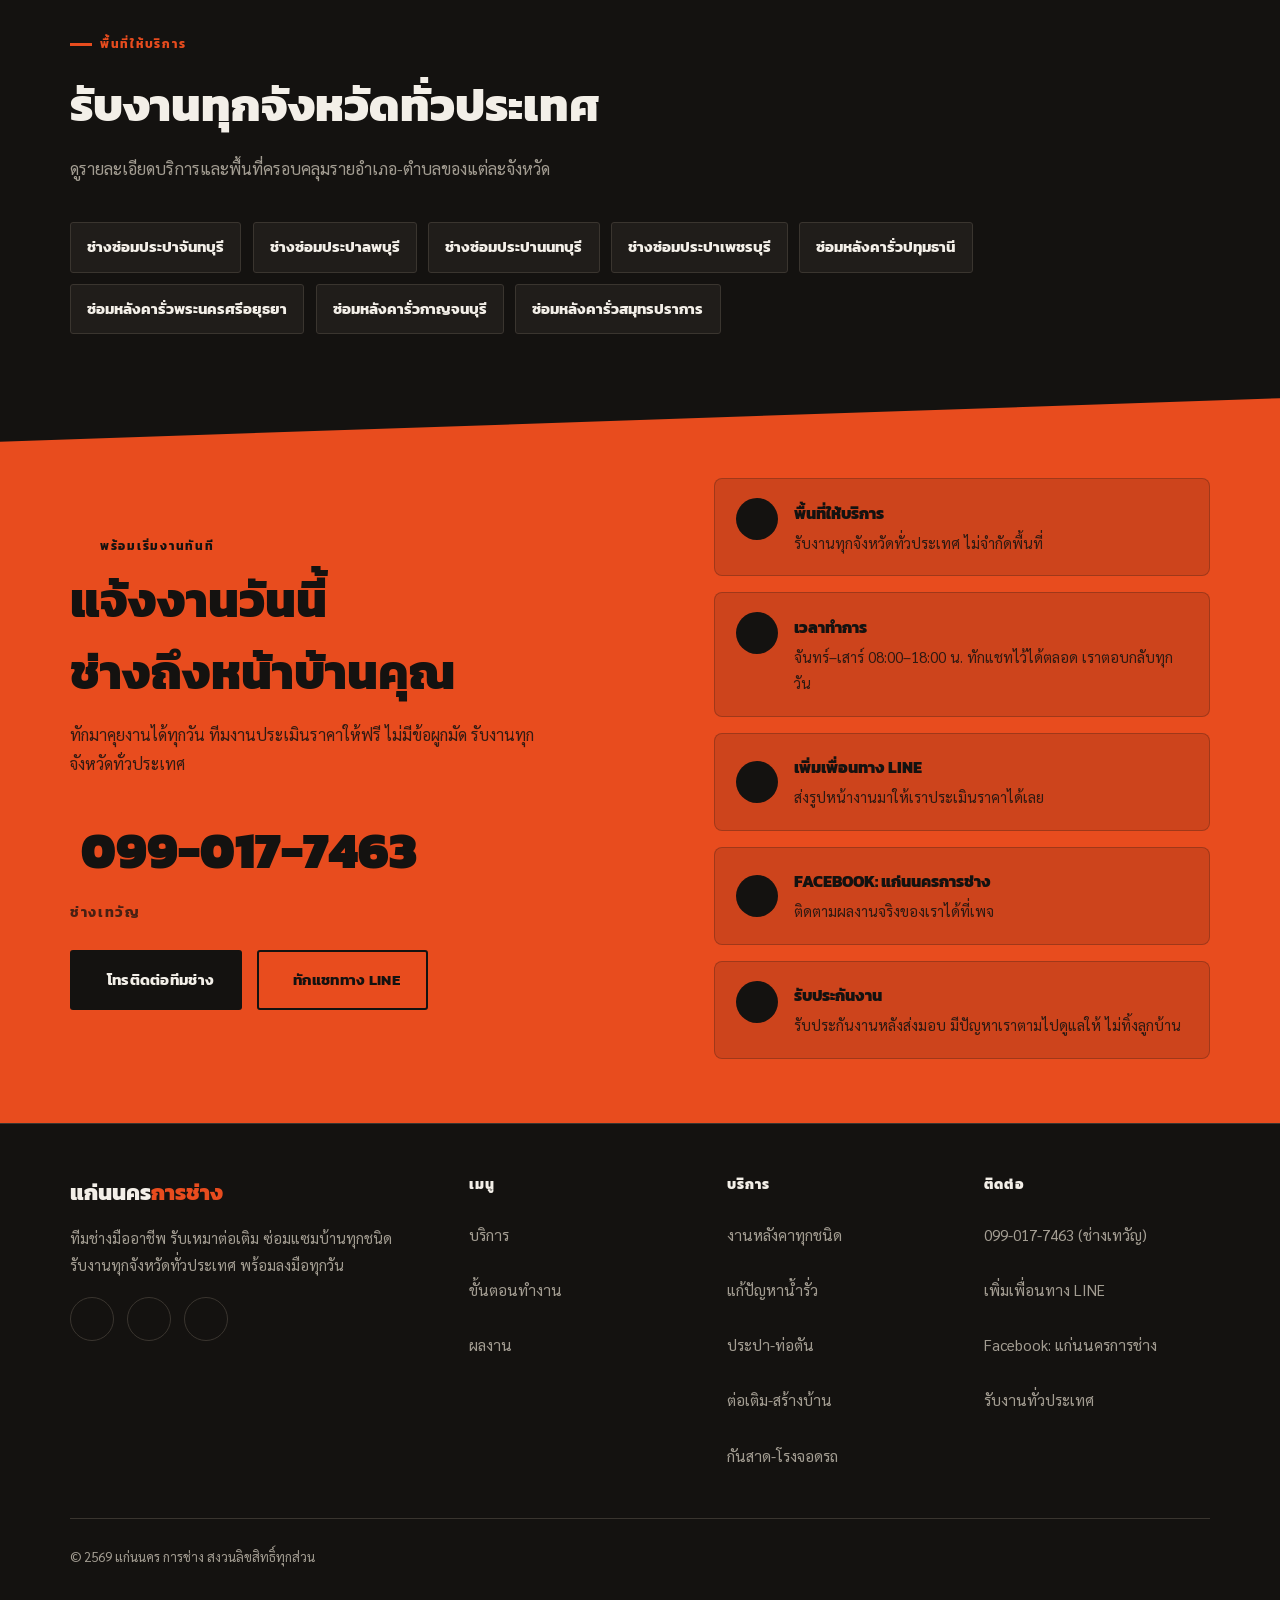
==== commit 18294556: "Drop the "call to ask about travel costs" line Removes "โทรสอบถามค่าเดินทางได้" from the contact car" ====
--- a/index.html
+++ b/index.html
@@ -1174,7 +1174,7 @@
           <span class="ic"><i data-lucide="map-pin"></i></span>
           <div>
             <h3 data-lang-th="พื้นที่ให้บริการ" data-lang-en="Service Area">พื้นที่ให้บริการ</h3>
-            <p data-lang-th="รับงานทุกจังหวัดทั่วประเทศ ไม่จำกัดพื้นที่ โทรสอบถามค่าเดินทางได้" data-lang-en="We take jobs in every province nationwide — call to ask about travel costs.">รับงานทุกจังหวัดทั่วประเทศ ไม่จำกัดพื้นที่ โทรสอบถามค่าเดินทางได้</p>
+            <p data-lang-th="รับงานทุกจังหวัดทั่วประเทศ ไม่จำกัดพื้นที่" data-lang-en="We take jobs in every province nationwide.">รับงานทุกจังหวัดทั่วประเทศ ไม่จำกัดพื้นที่</p>
           </div>
         </div>
         <div class="c-card">
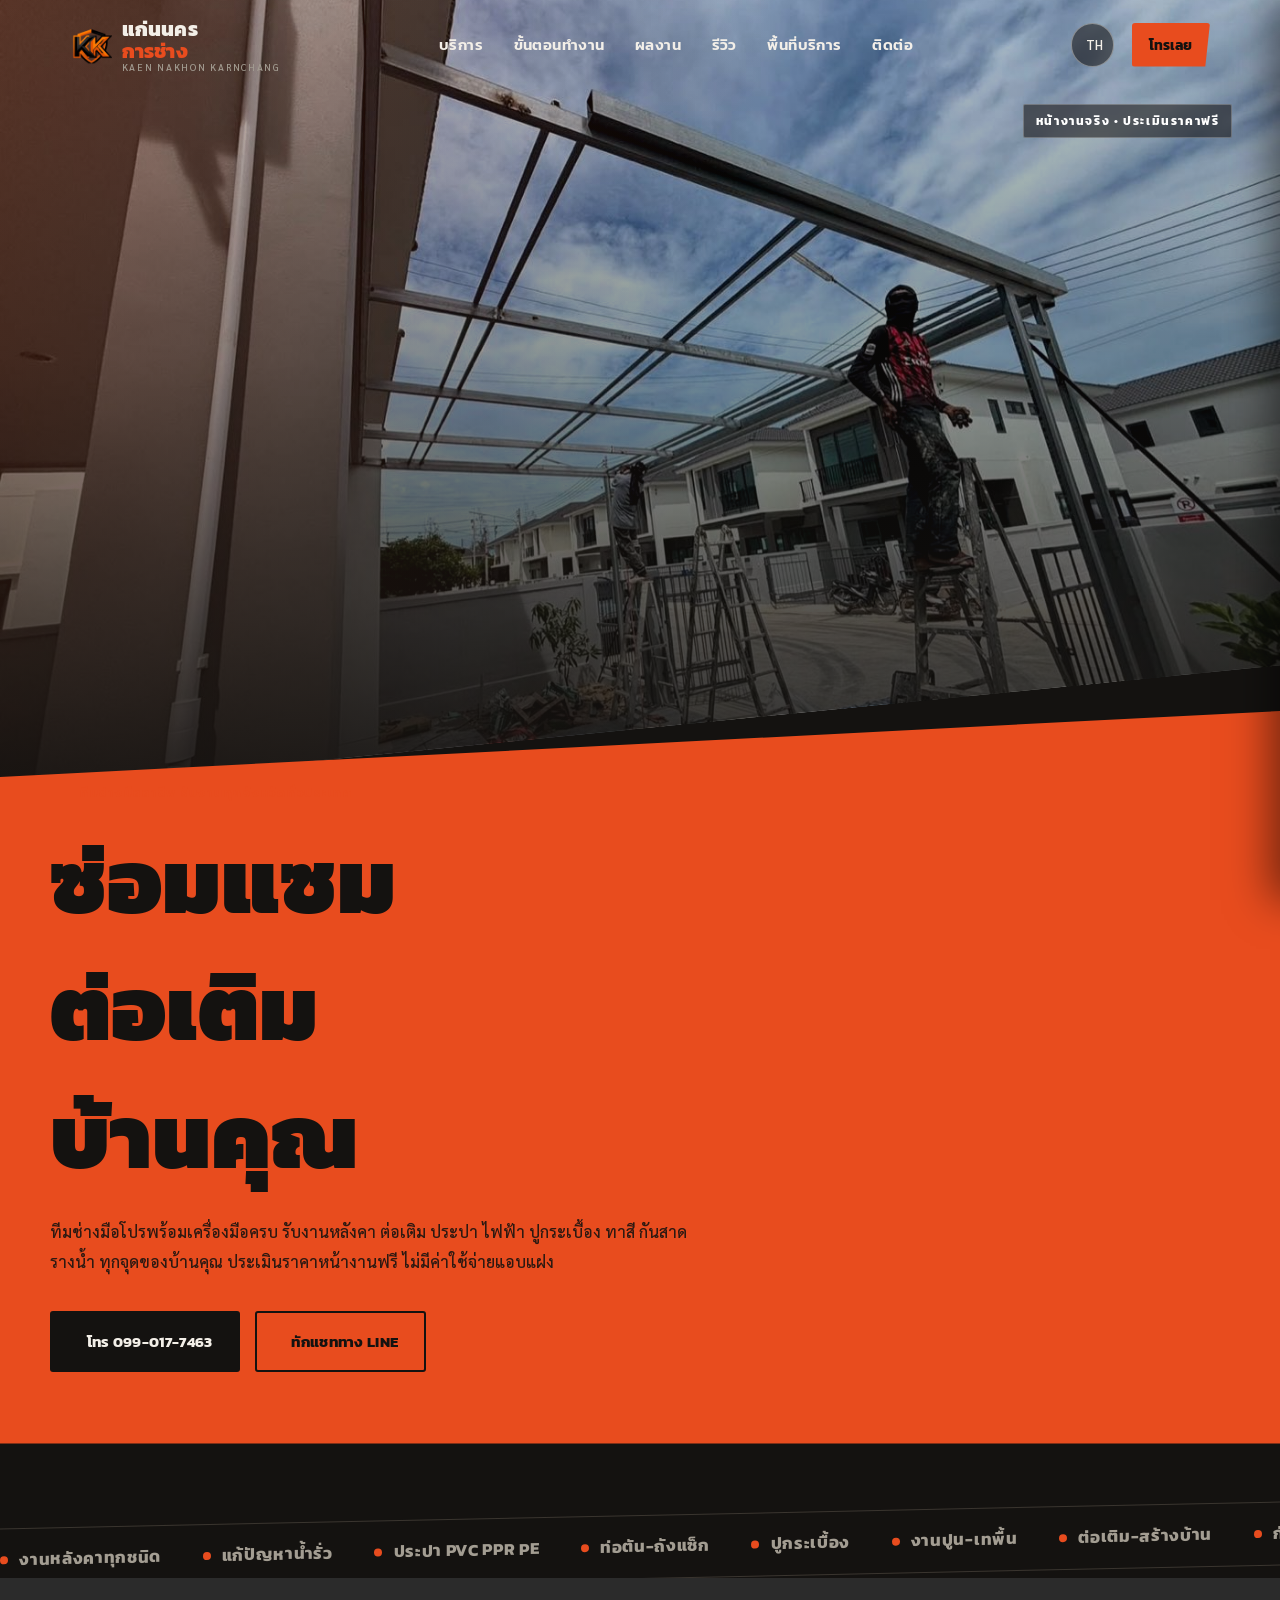
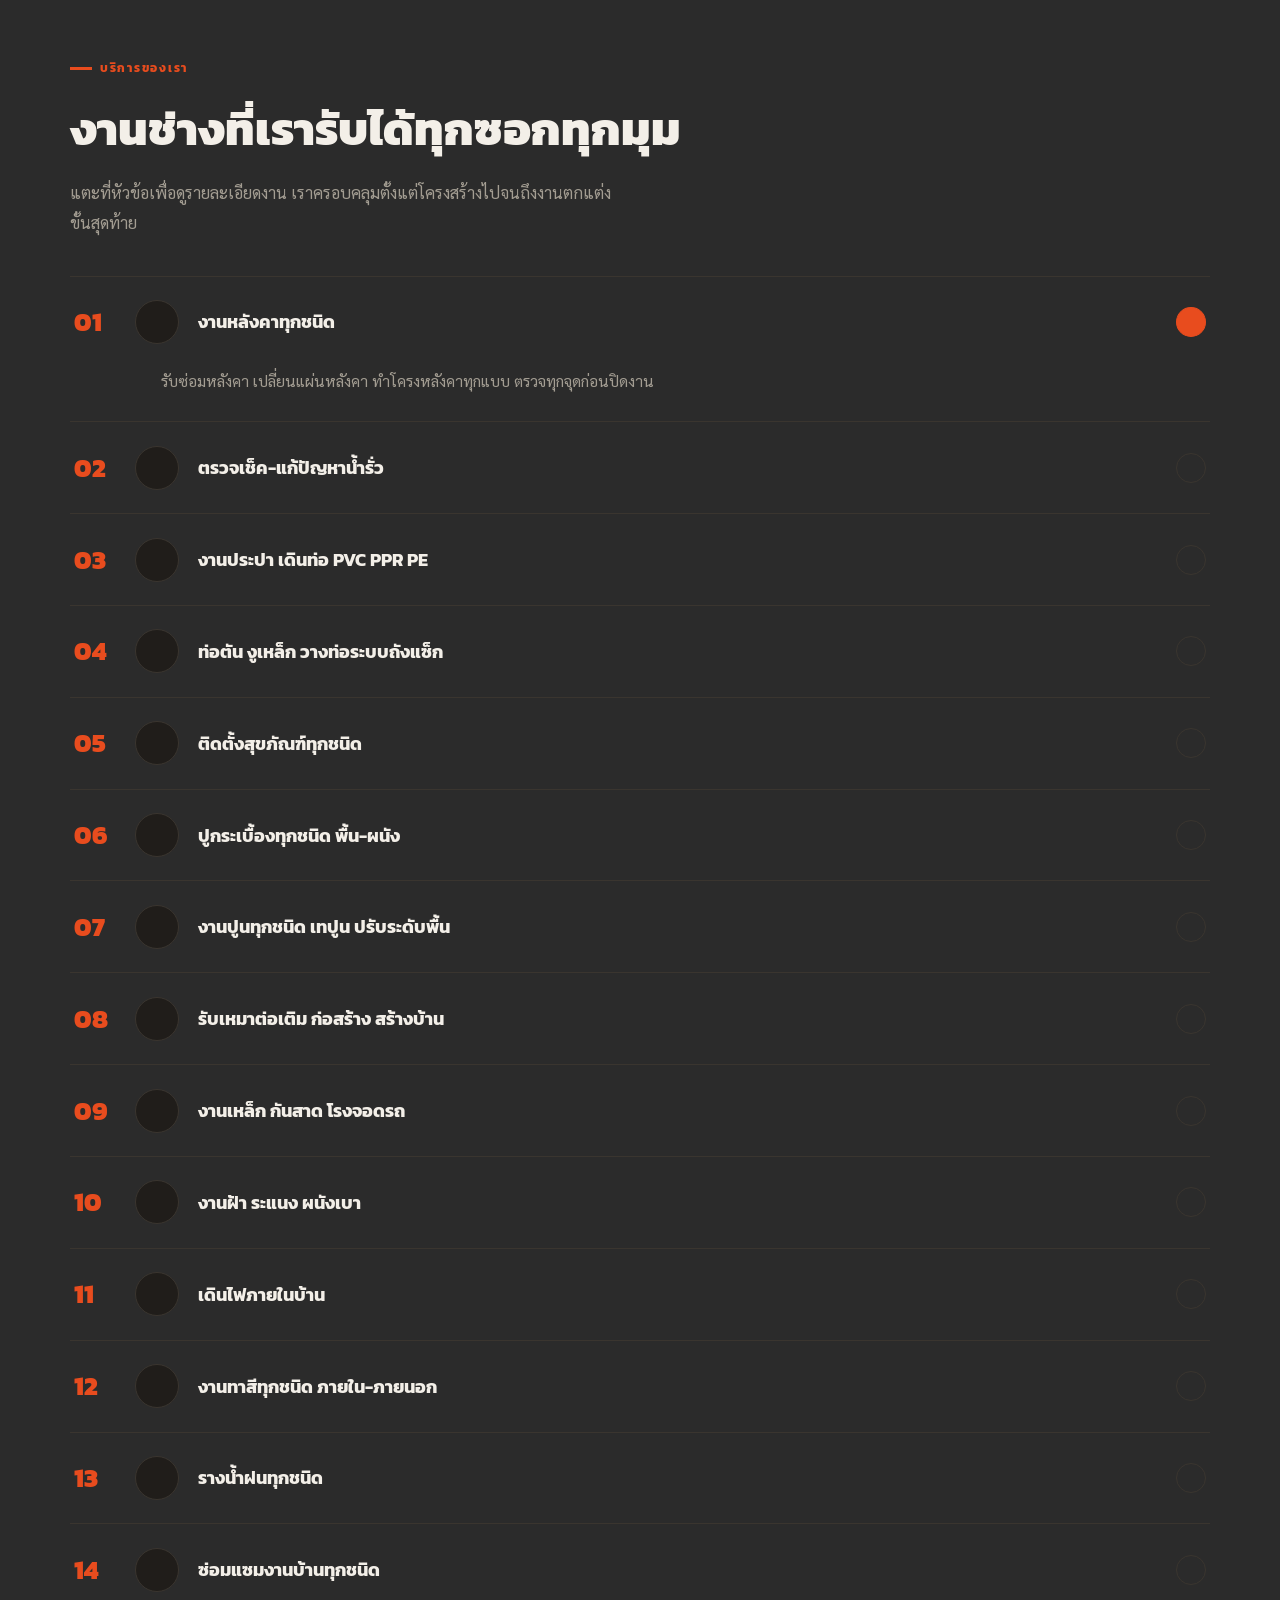
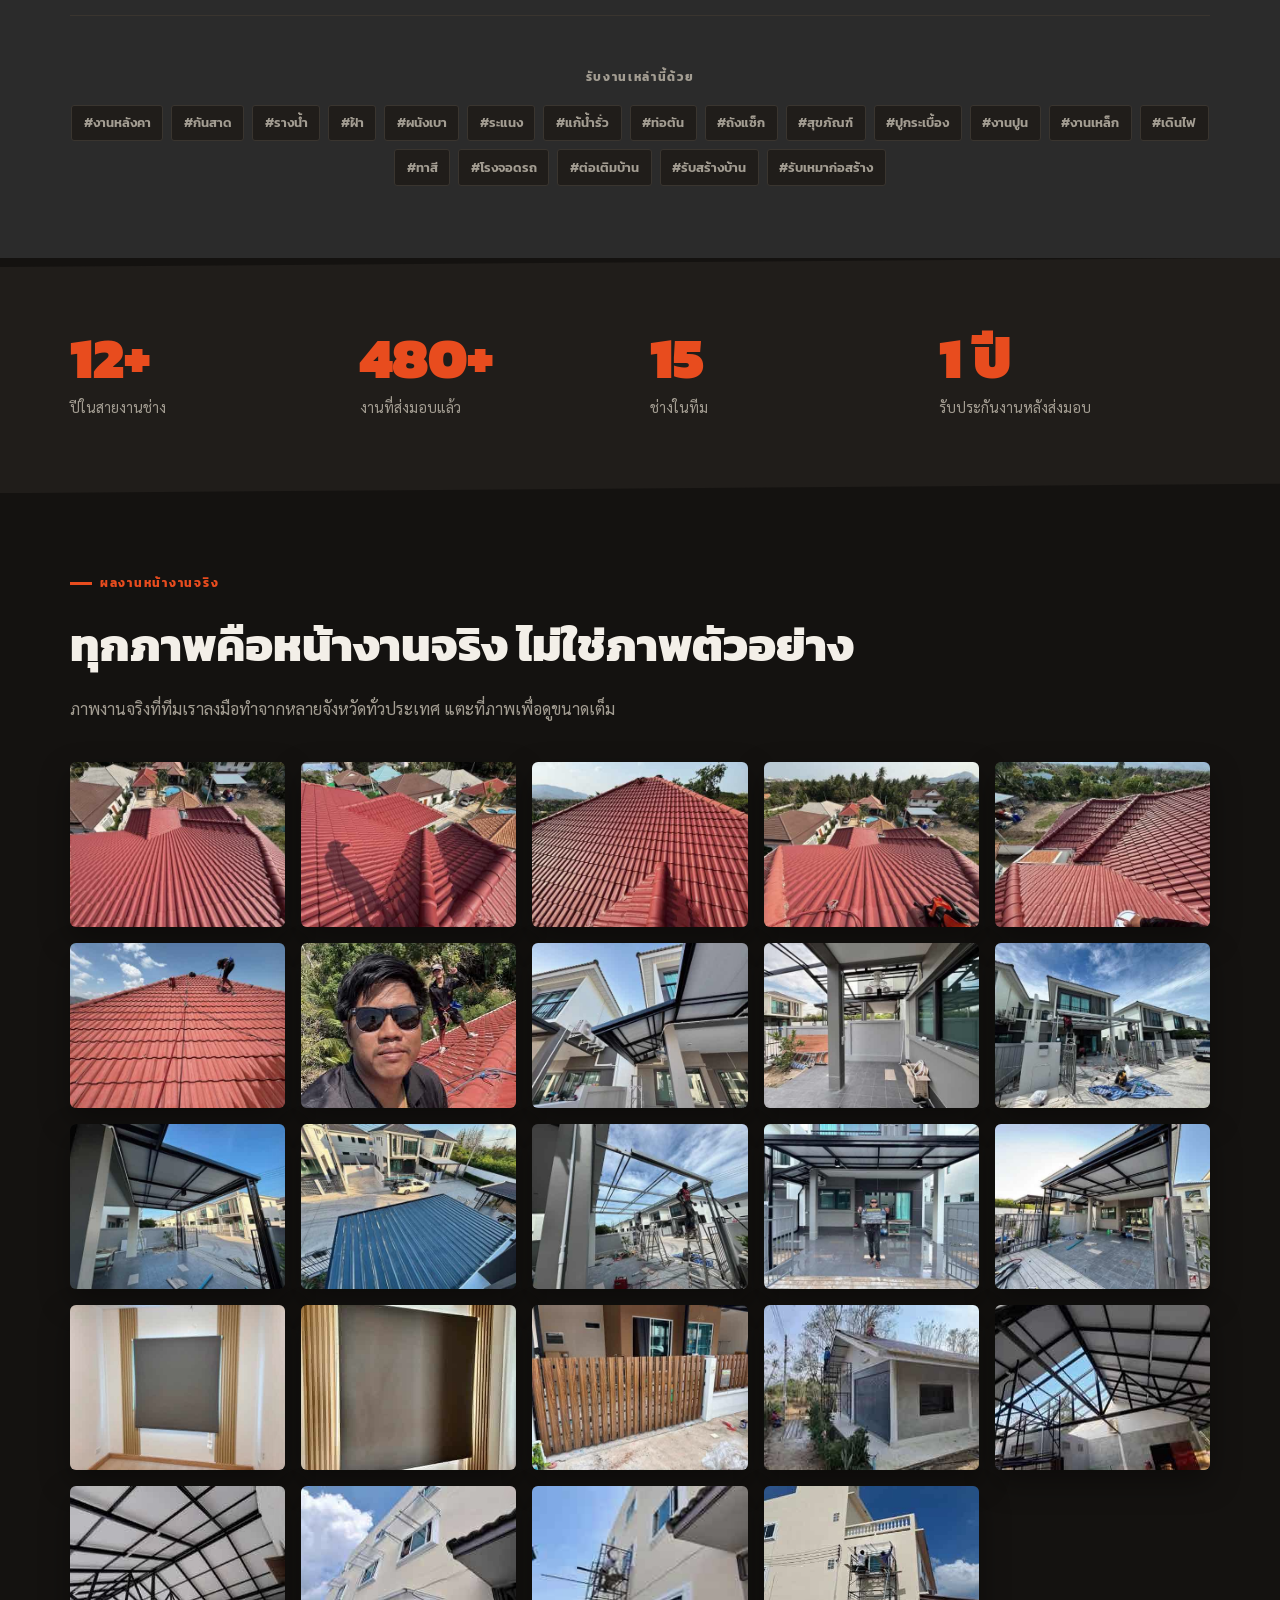
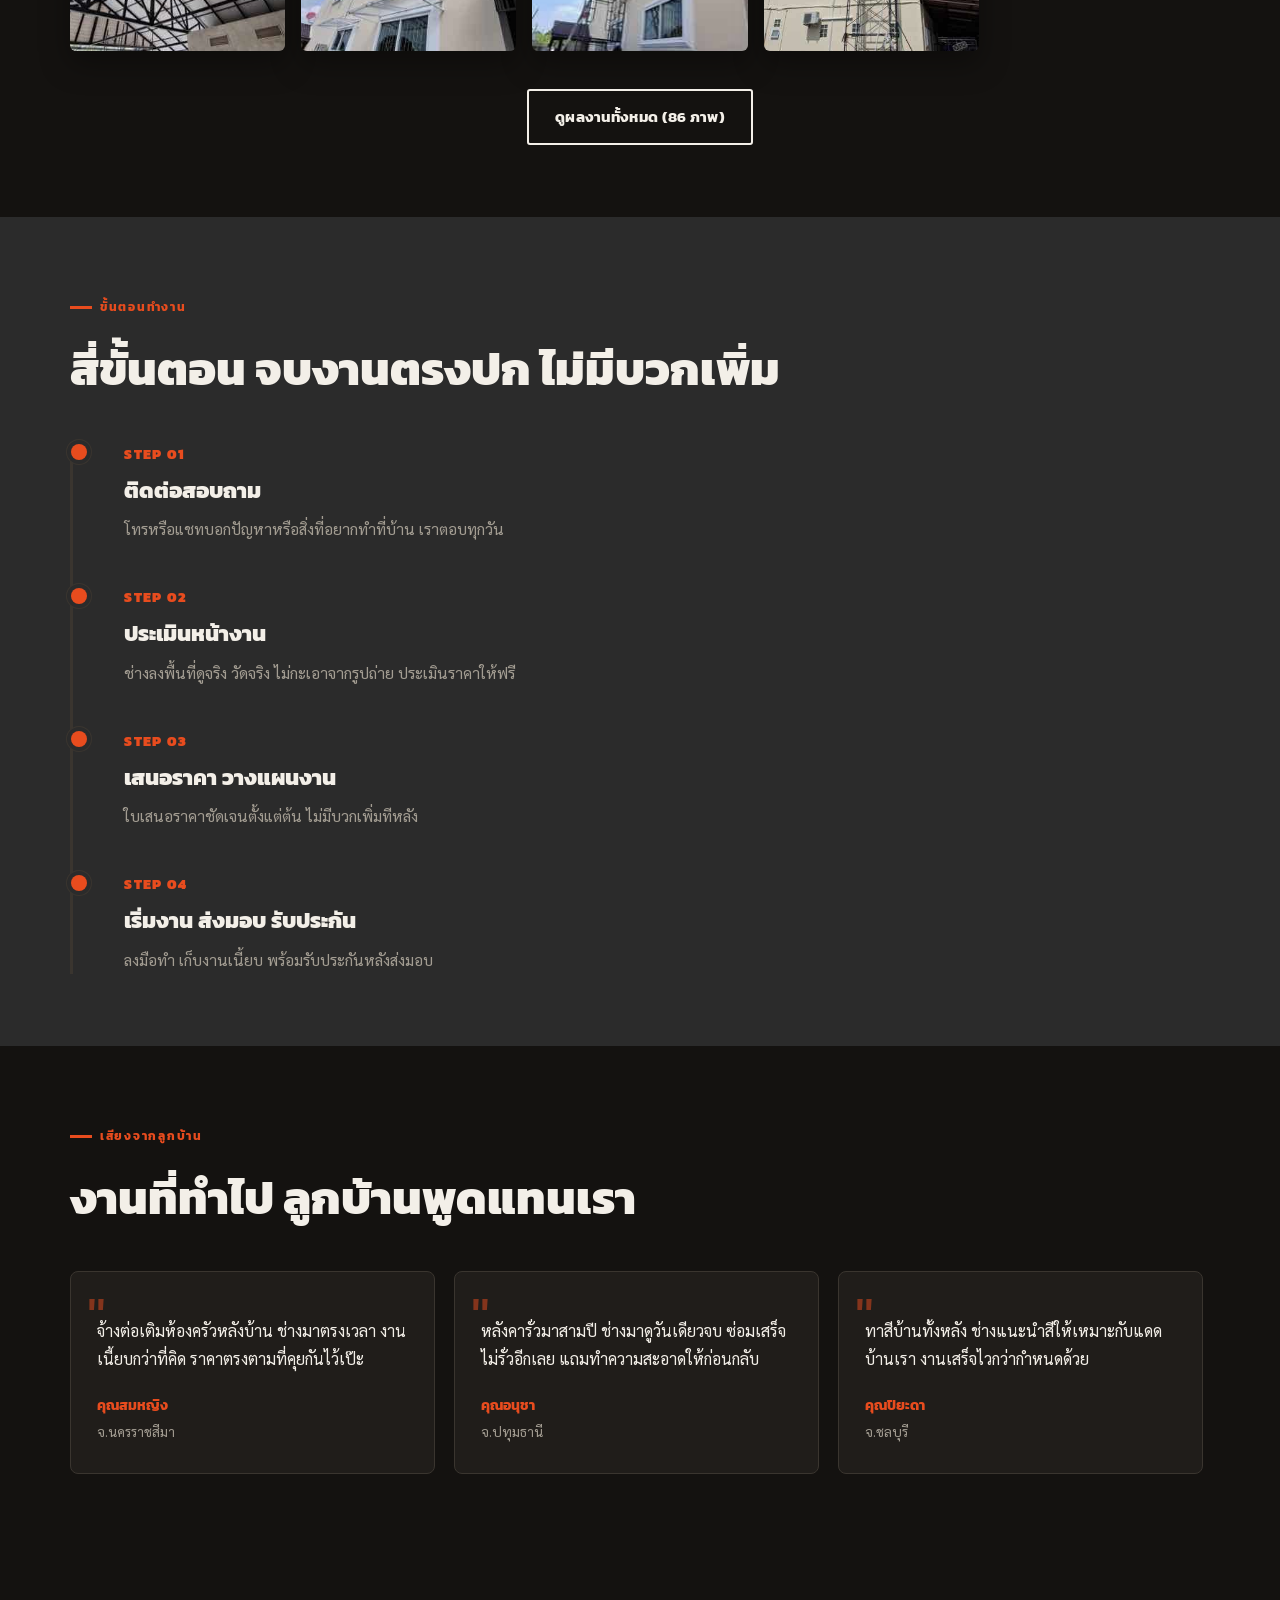
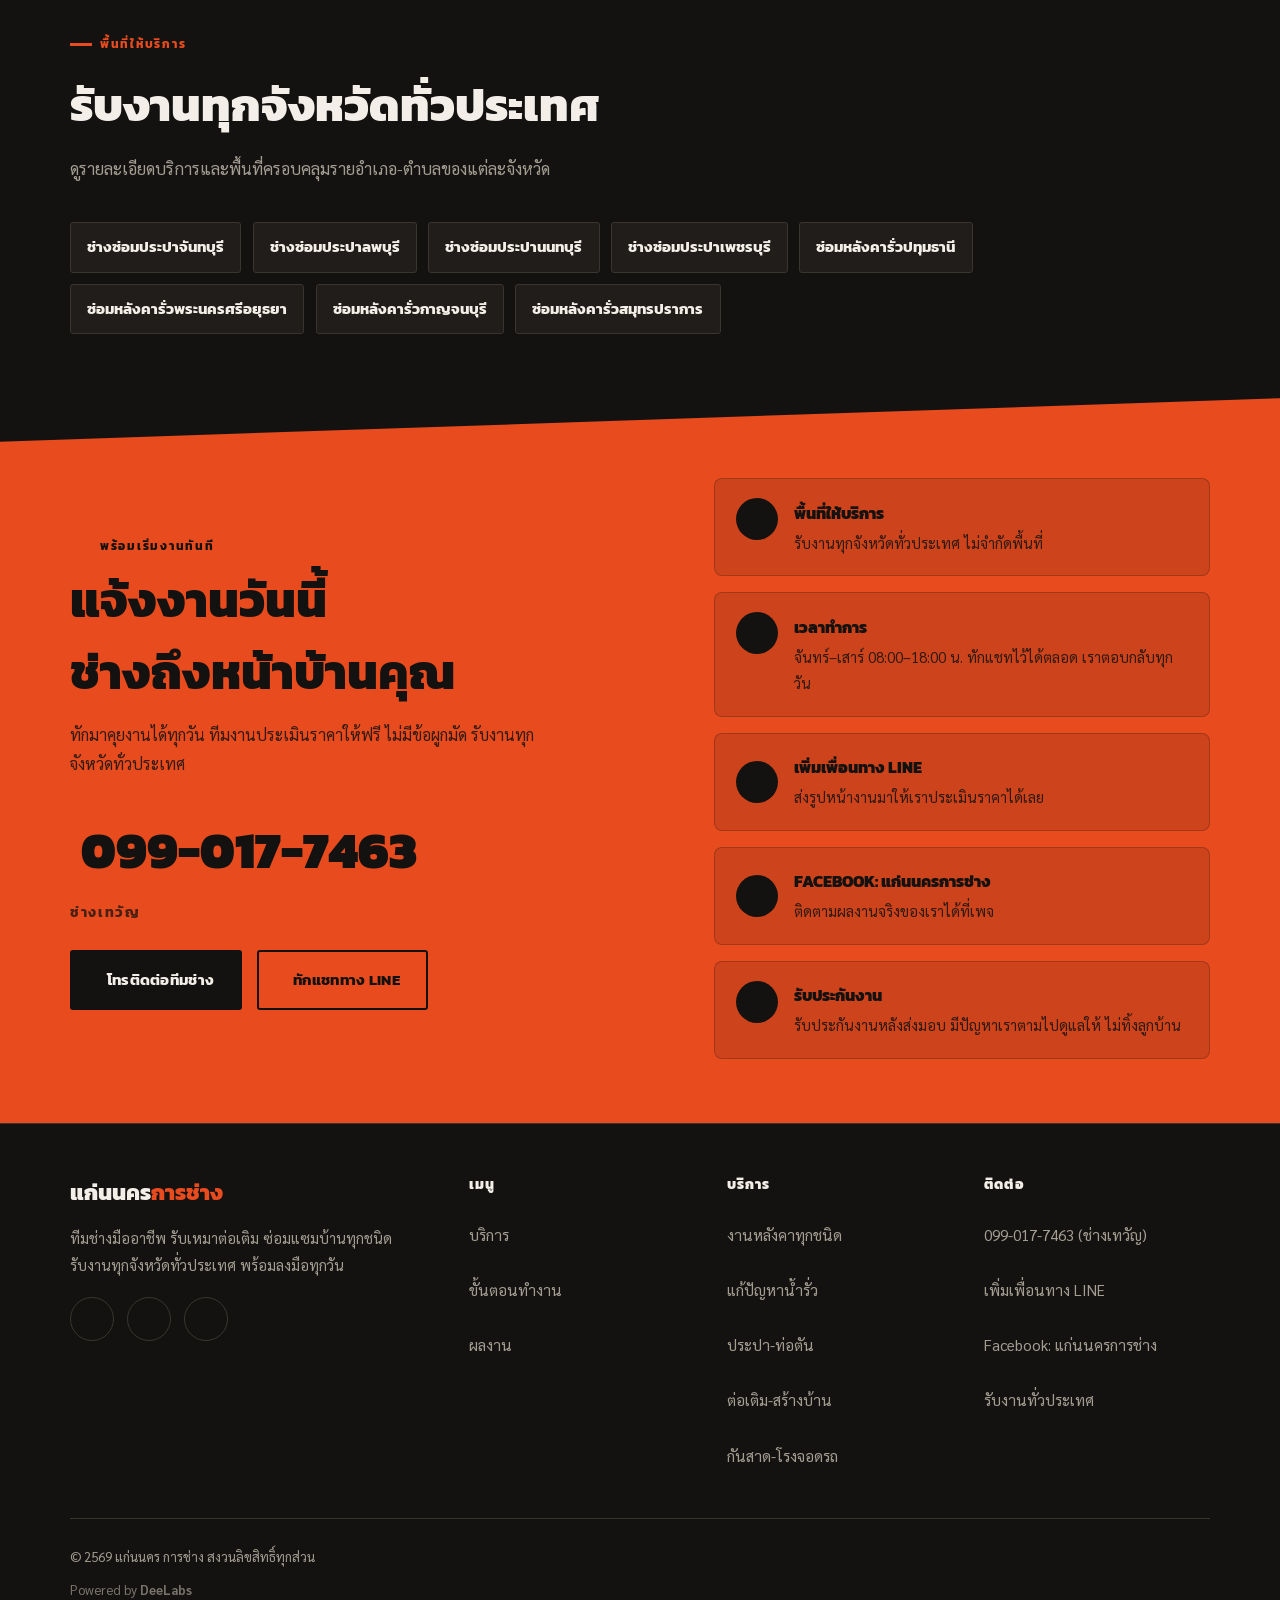
==== commit de02b999: "Add the "Powered by DeeLabs" badge to the footer Text-only anchor — no JavaScript, no image, no host" ====
--- a/index.html
+++ b/index.html
@@ -530,6 +530,10 @@
   transition:border-color .2s ease,color .2s ease;
 }
 .area-links a:hover{border-color:var(--primary);color:var(--primary);}
+.deelabs-badge{ font:inherit; color:inherit; text-decoration:none;
+                opacity:.7; transition:opacity .2s ease; align-self:flex-start; }
+.deelabs-badge:hover{ opacity:1; }
+.deelabs-badge b{ font-weight:700; }
 </style>
 </head>
 <body>
@@ -1250,6 +1254,7 @@
     </div>
     <div class="footer-bottom">
       <span data-lang-th="© 2569 แก่นนคร การช่าง สงวนลิขสิทธิ์ทุกส่วน" data-lang-en="© 2026 Kaen Nakhon Karnchang. All rights reserved.">© 2569 แก่นนคร การช่าง สงวนลิขสิทธิ์ทุกส่วน</span>
+      <a class="deelabs-badge" href="https://deelabs.co/?utm_source=badge&amp;utm_medium=referral&amp;utm_campaign=kaennakhon-karnchang" target="_blank" rel="noopener noreferrer">Powered by <b>DeeLabs</b></a>
     </div>
   </div>
 </footer>
